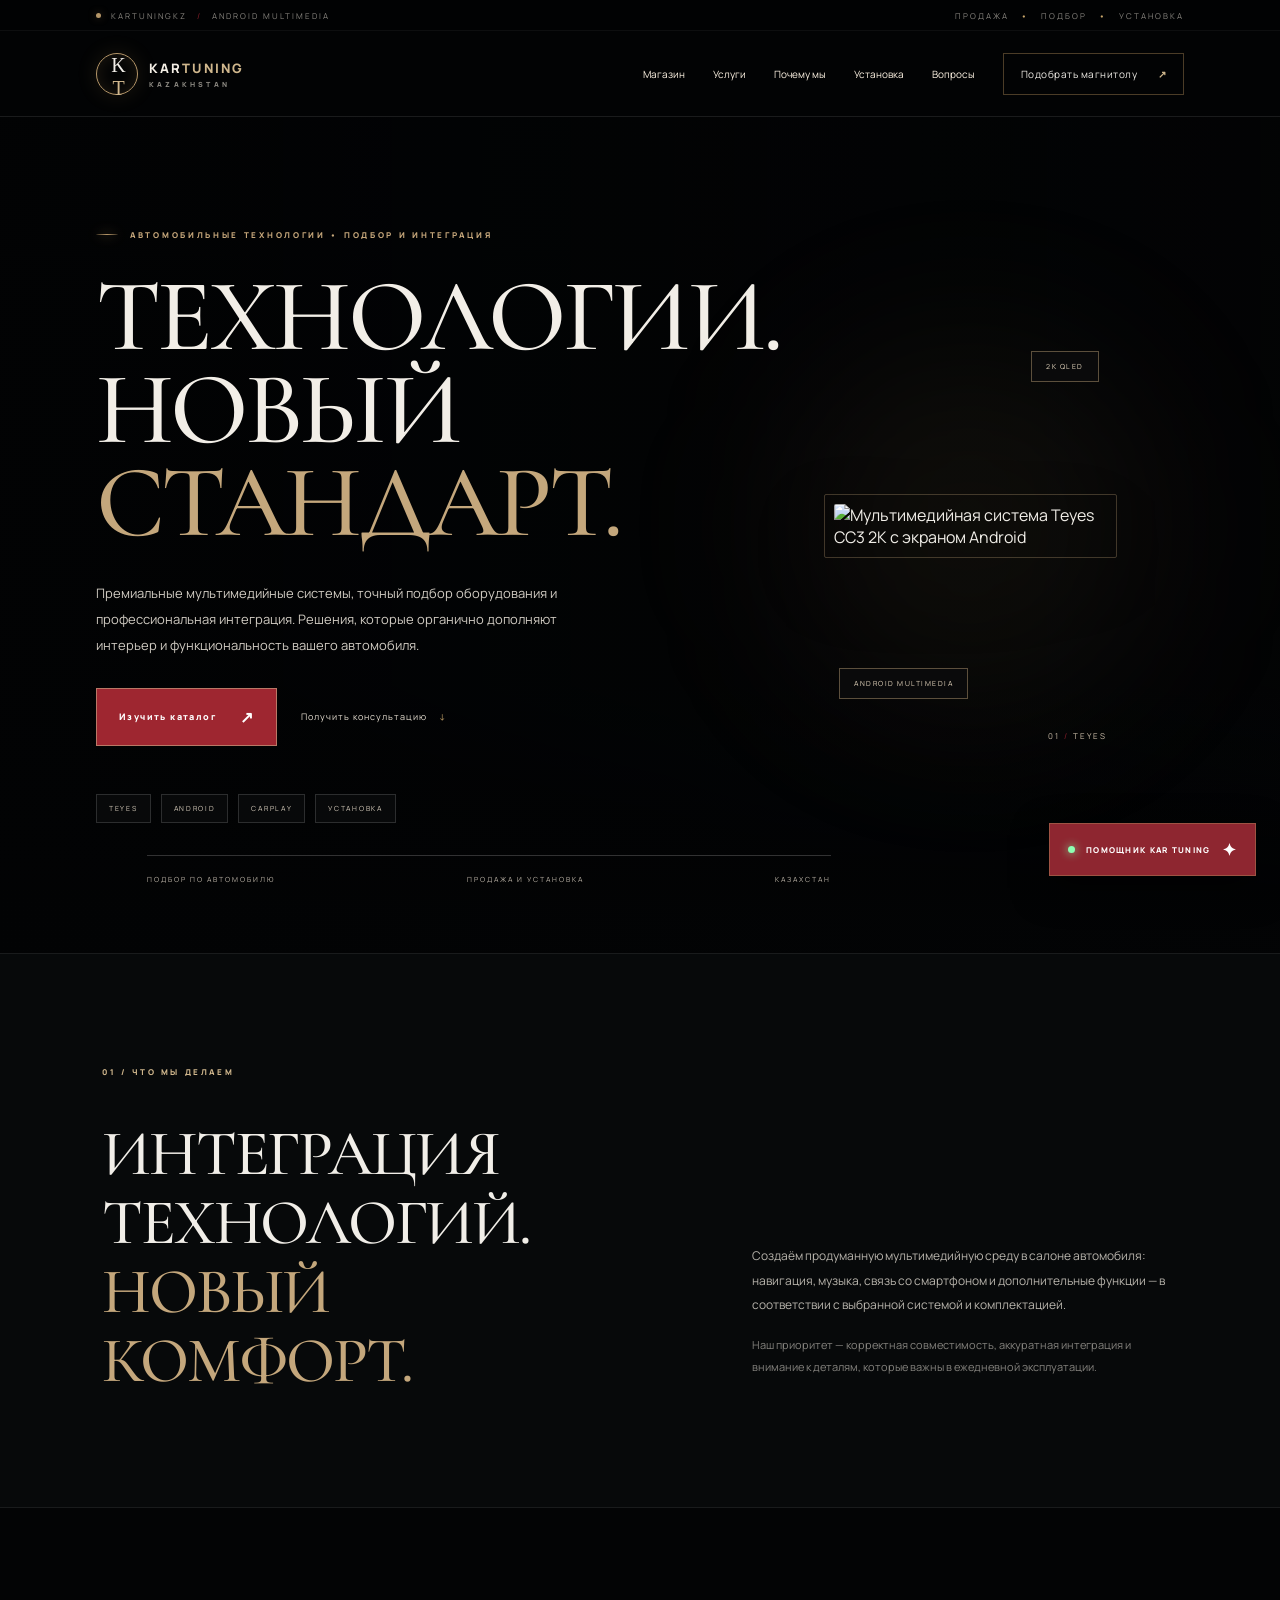
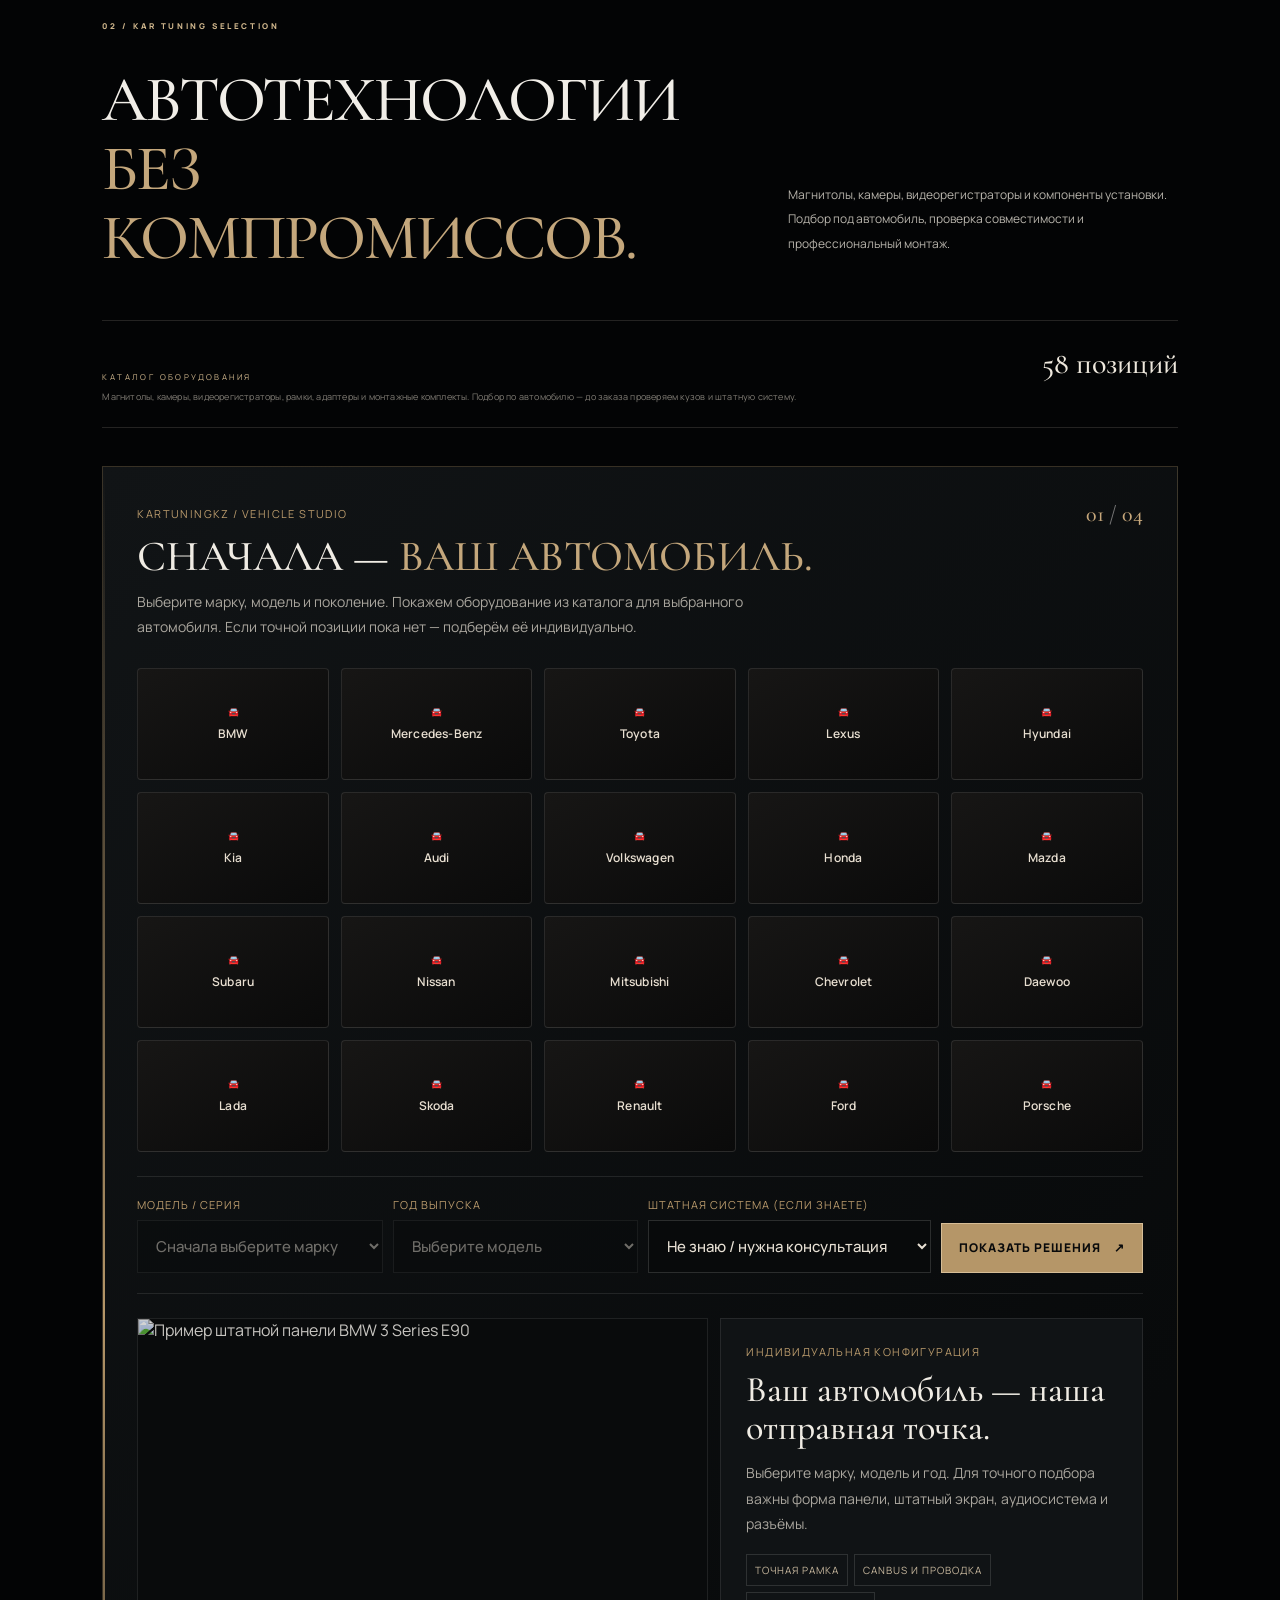
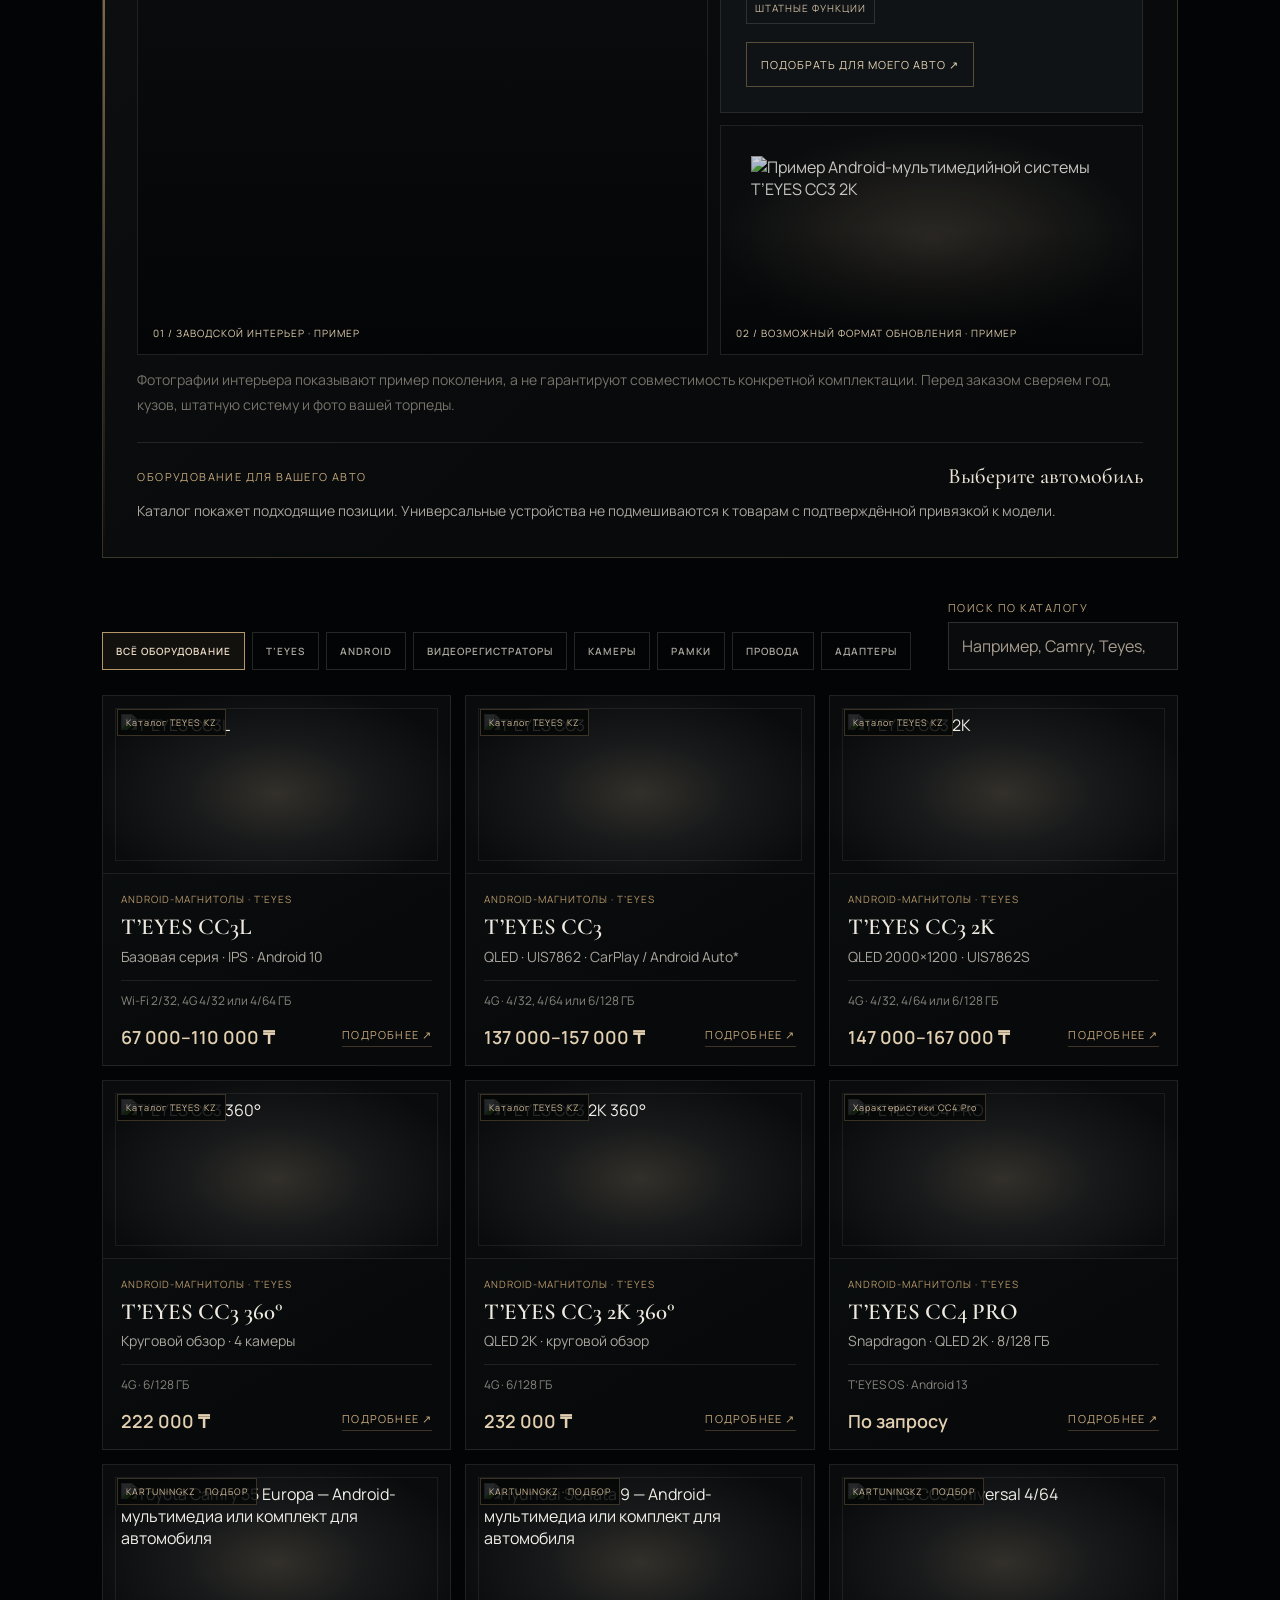
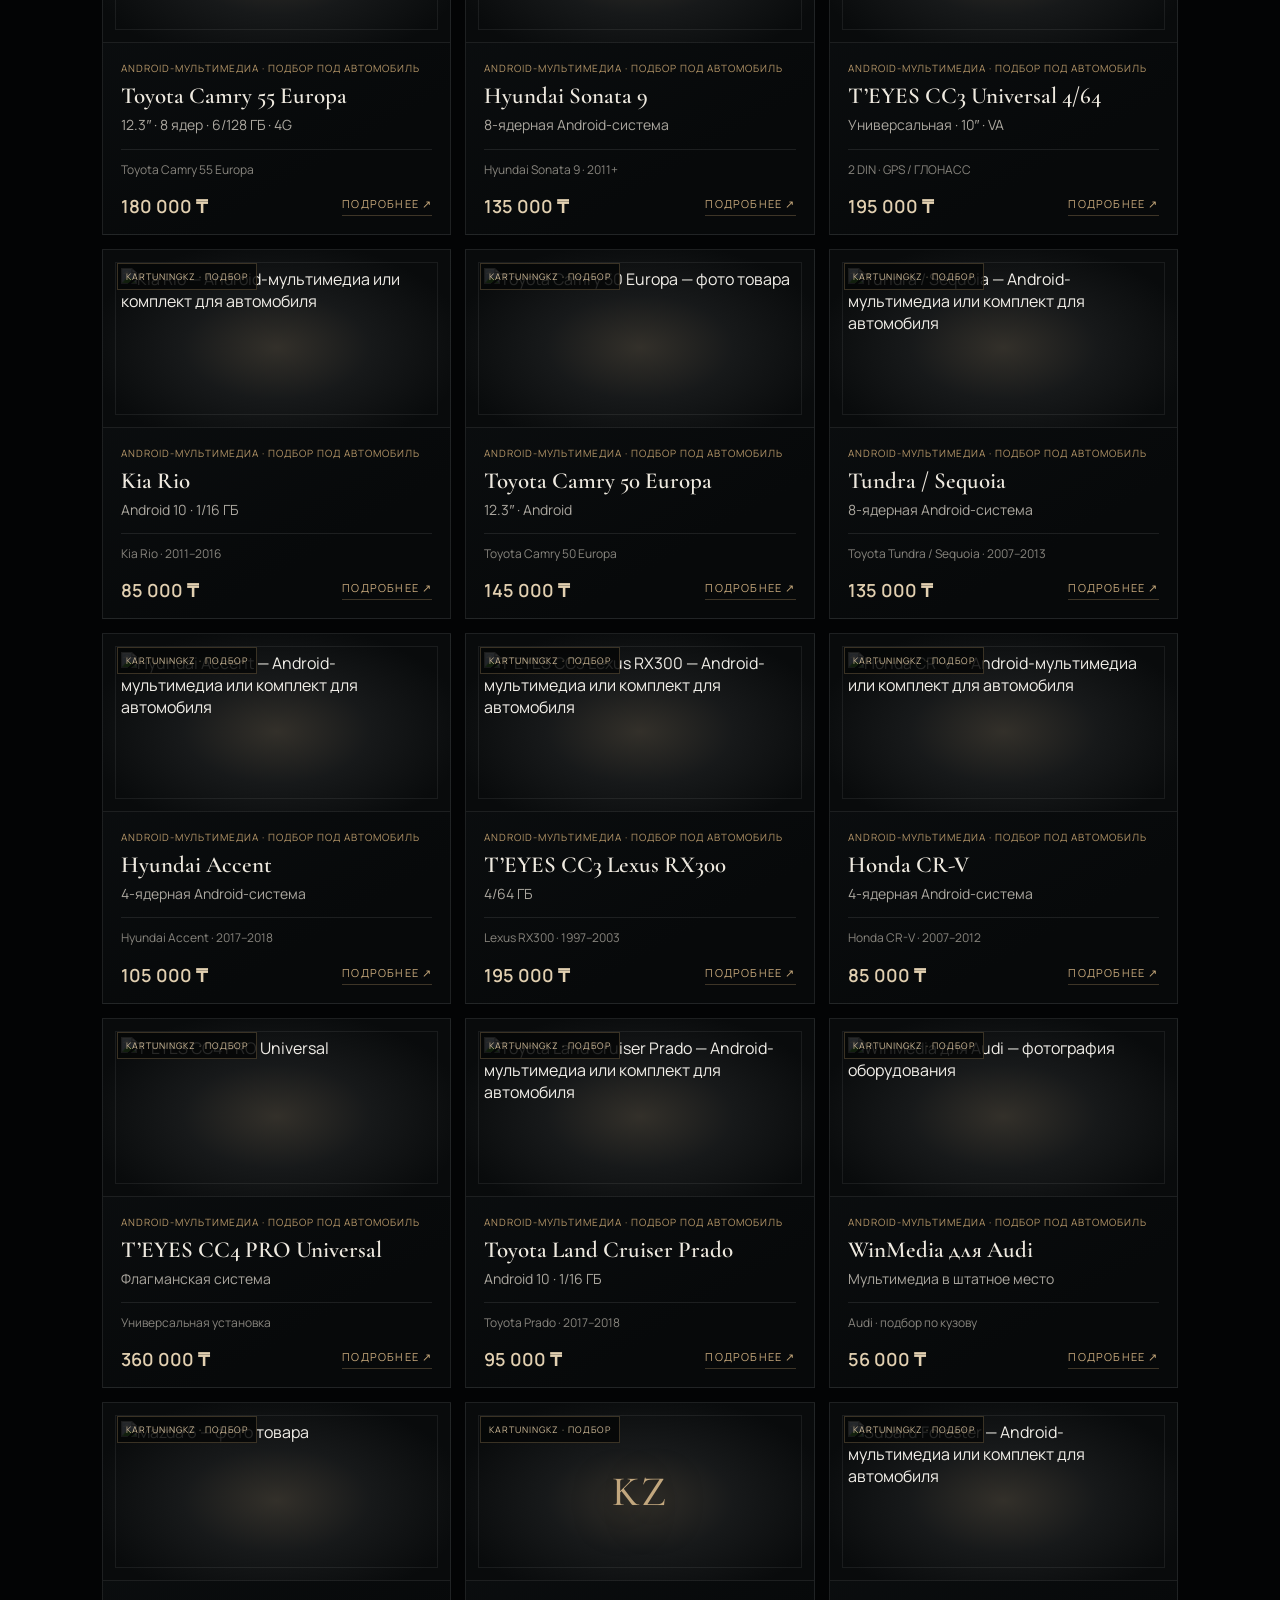
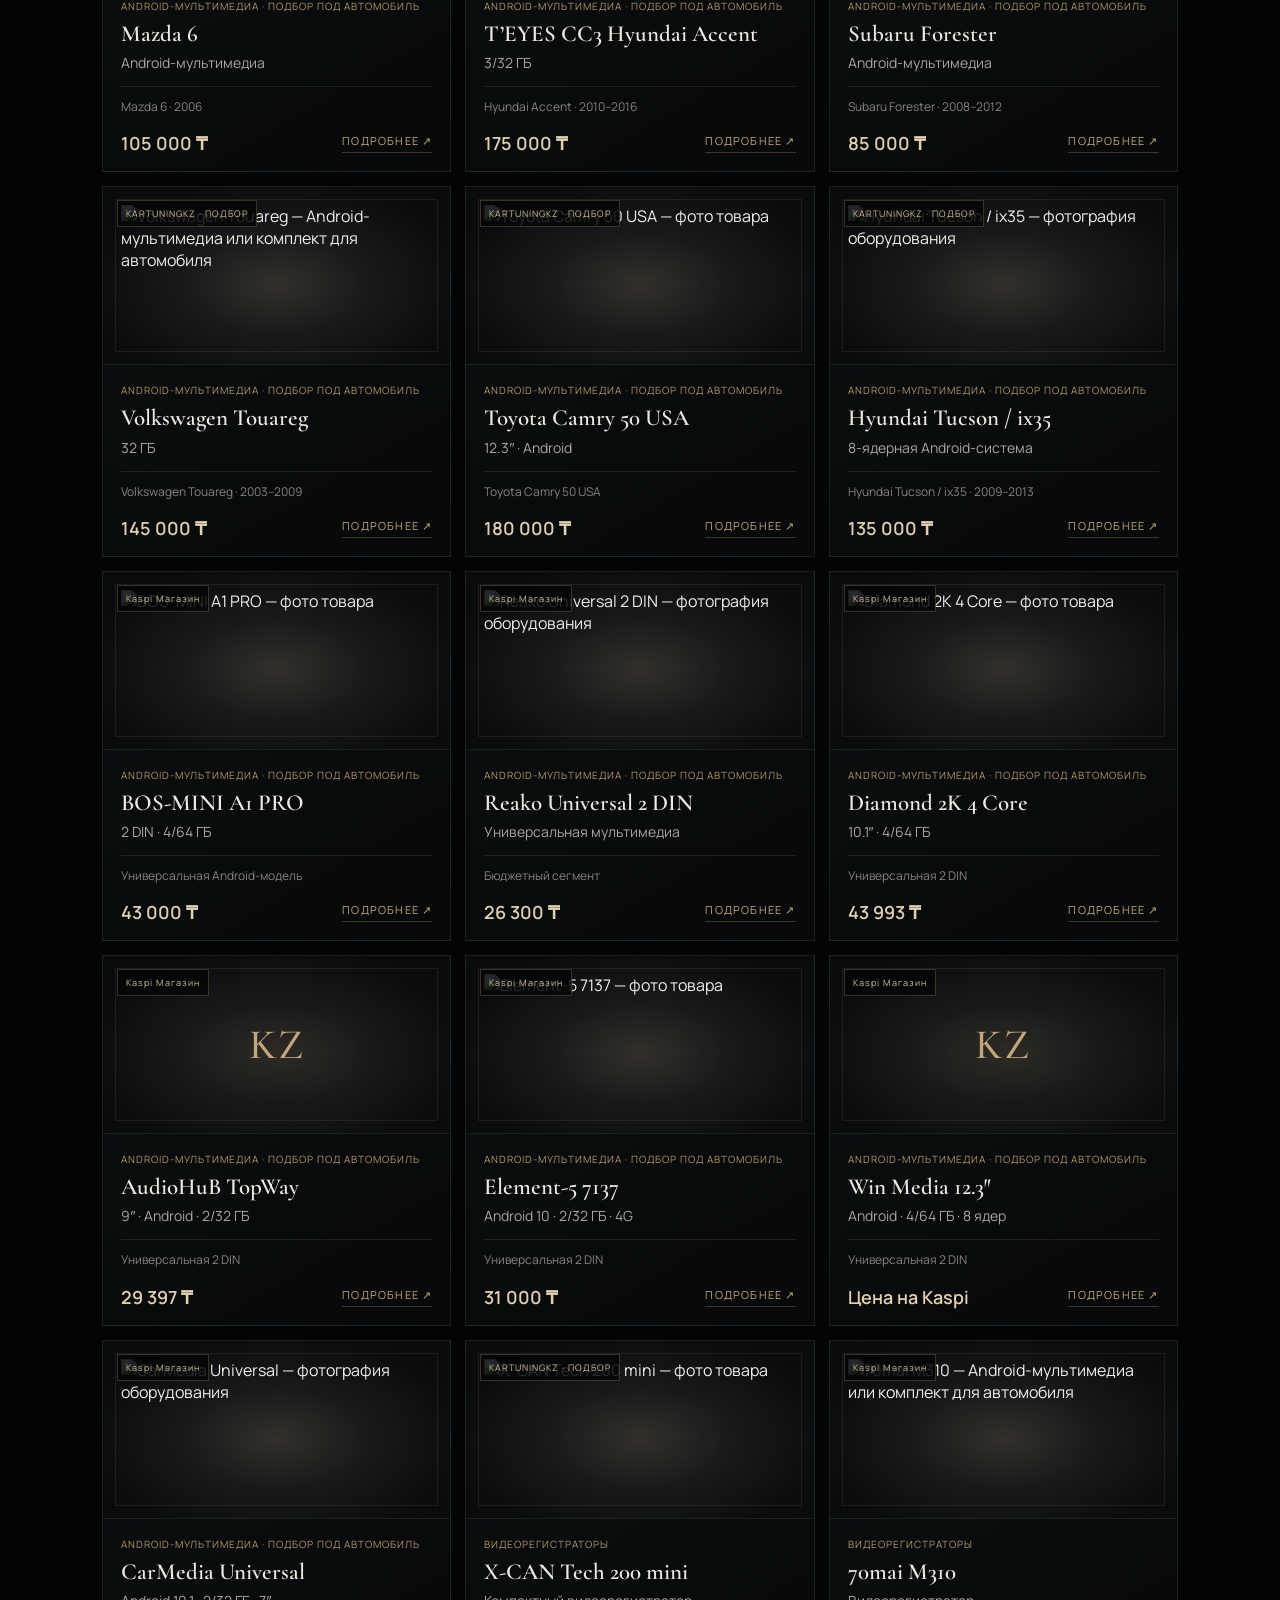
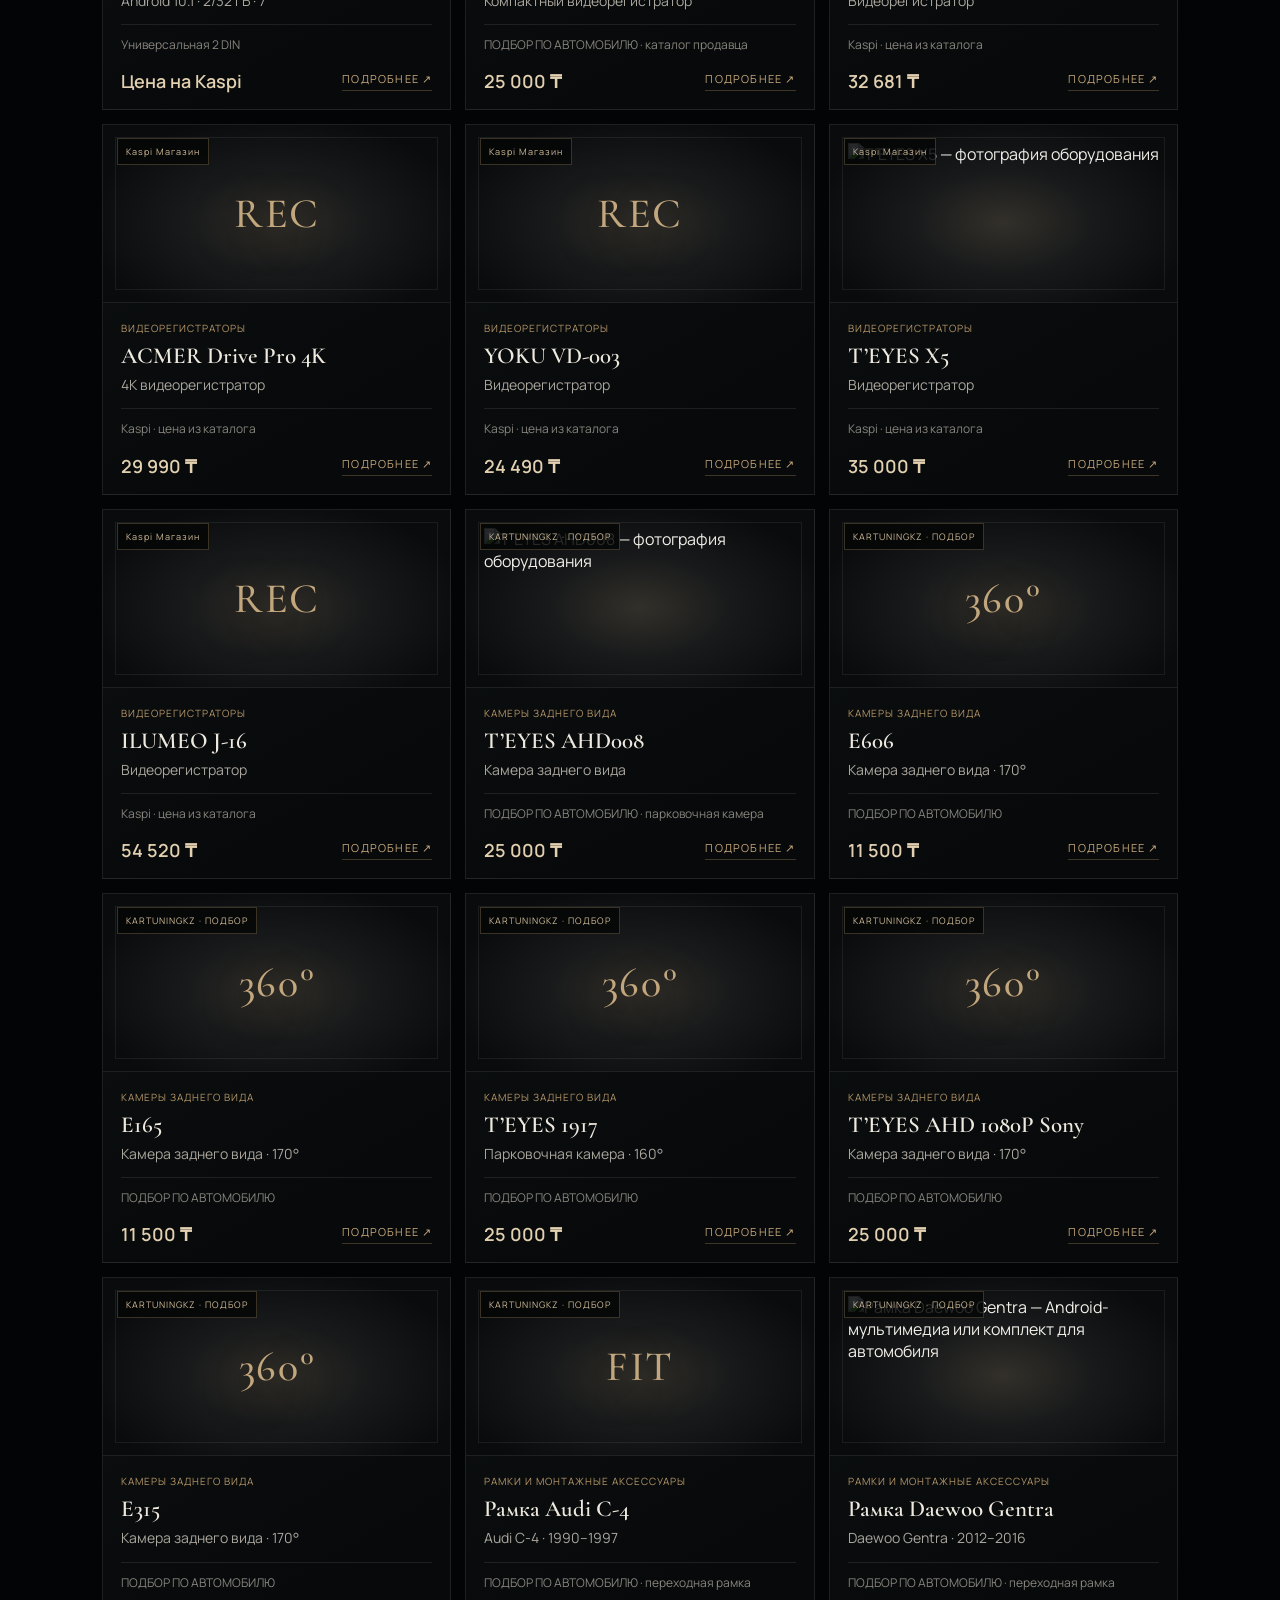
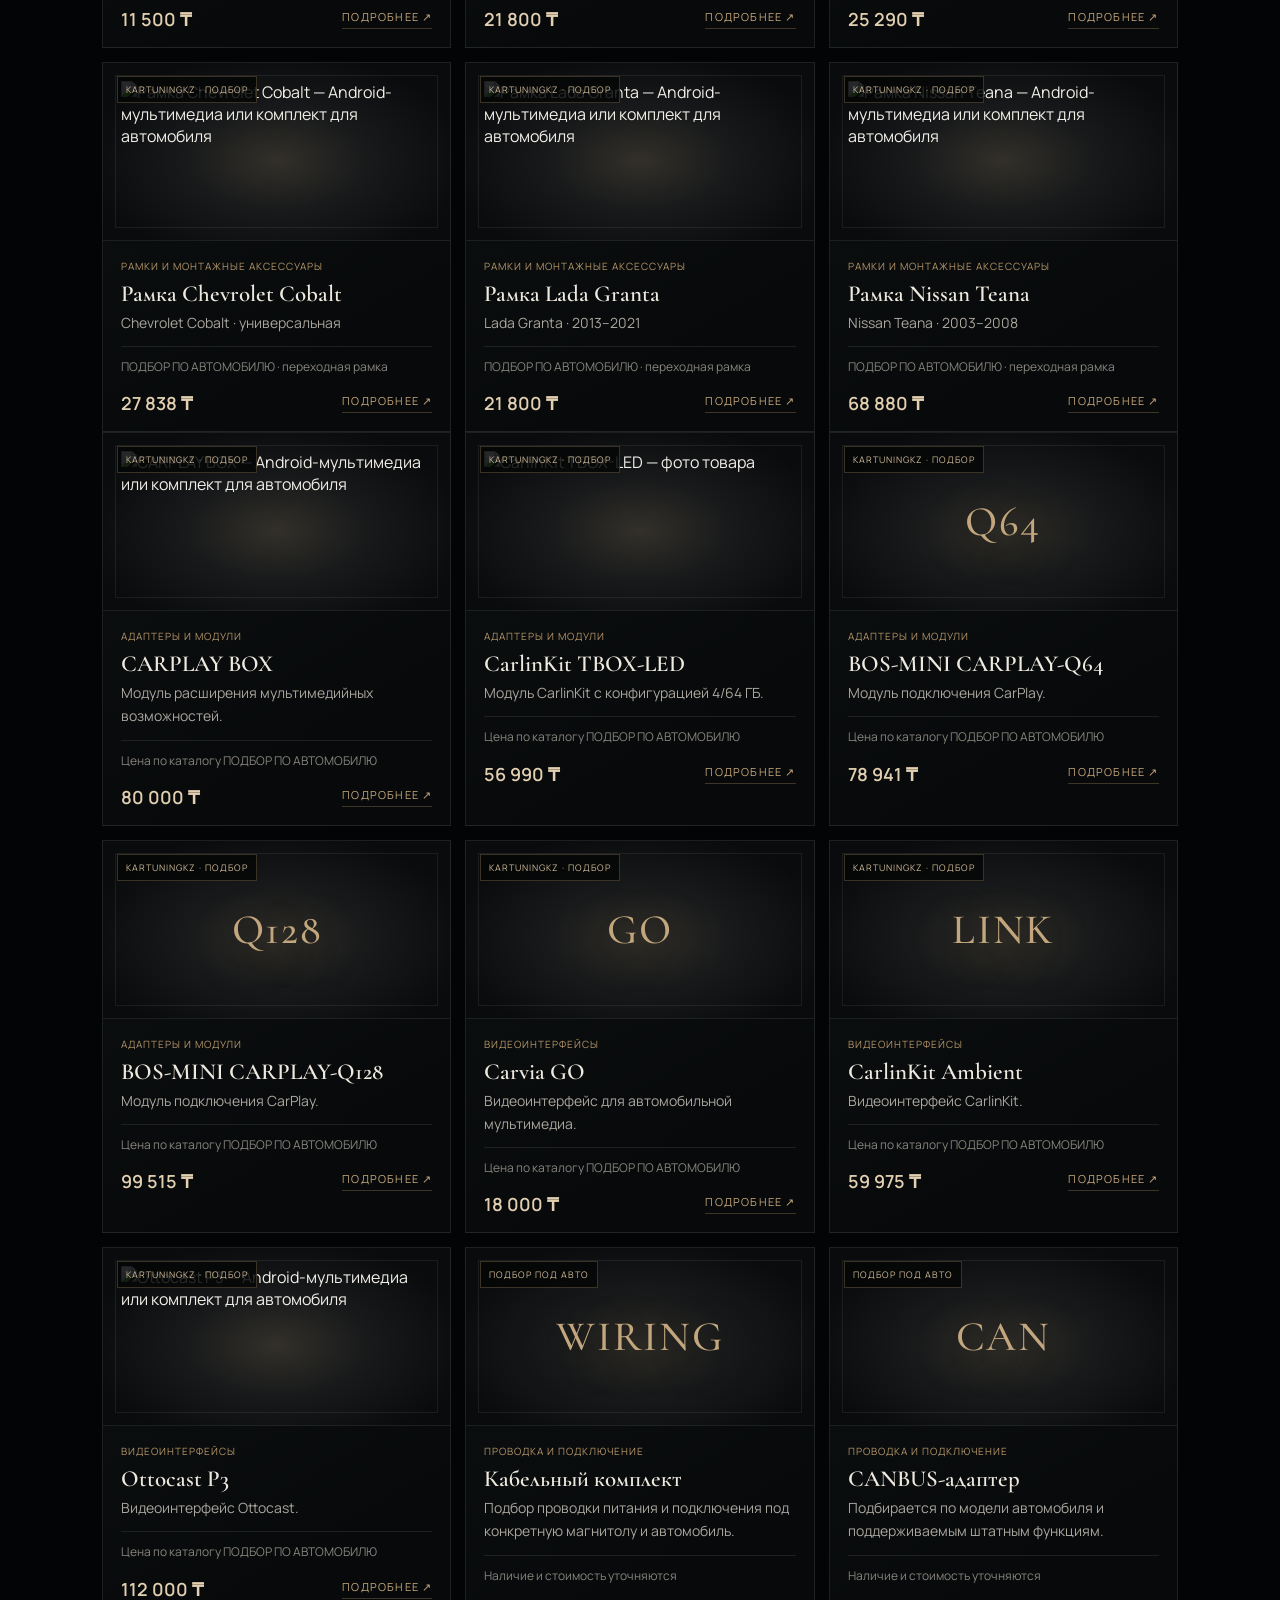
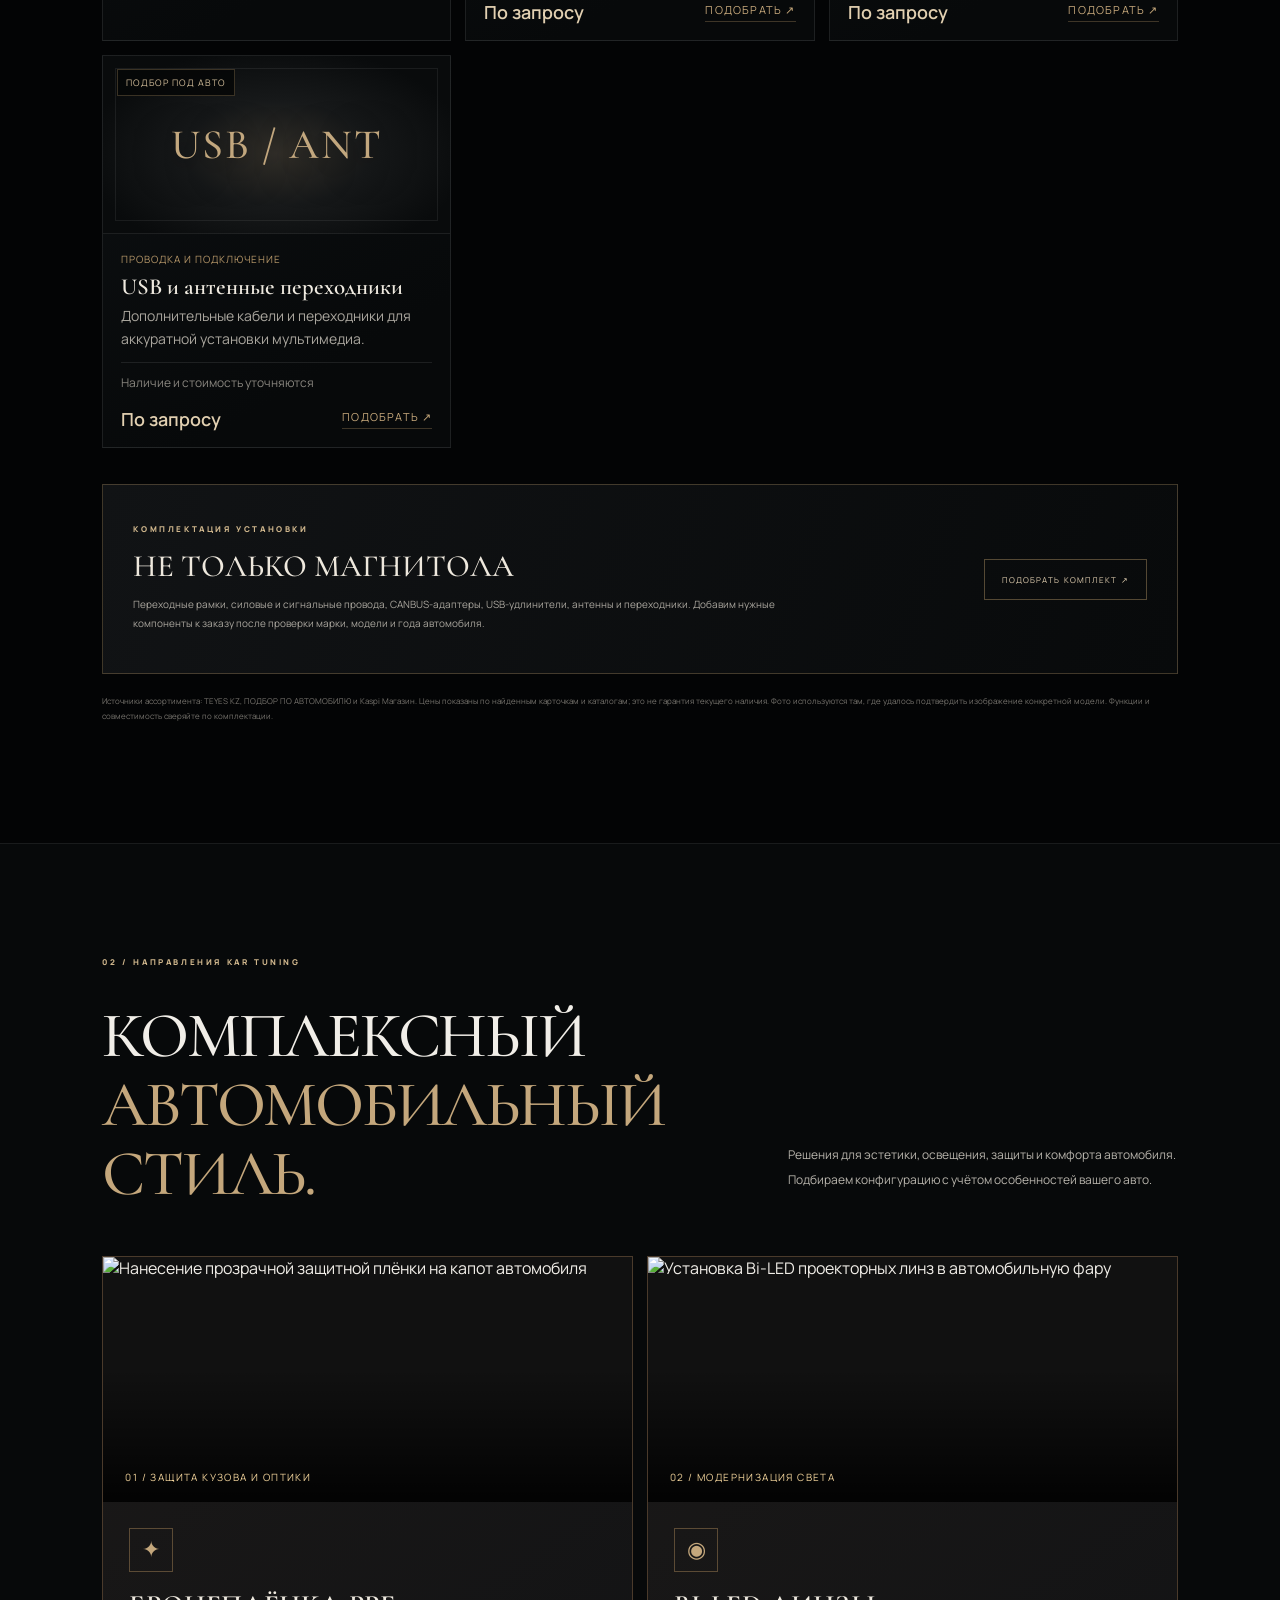
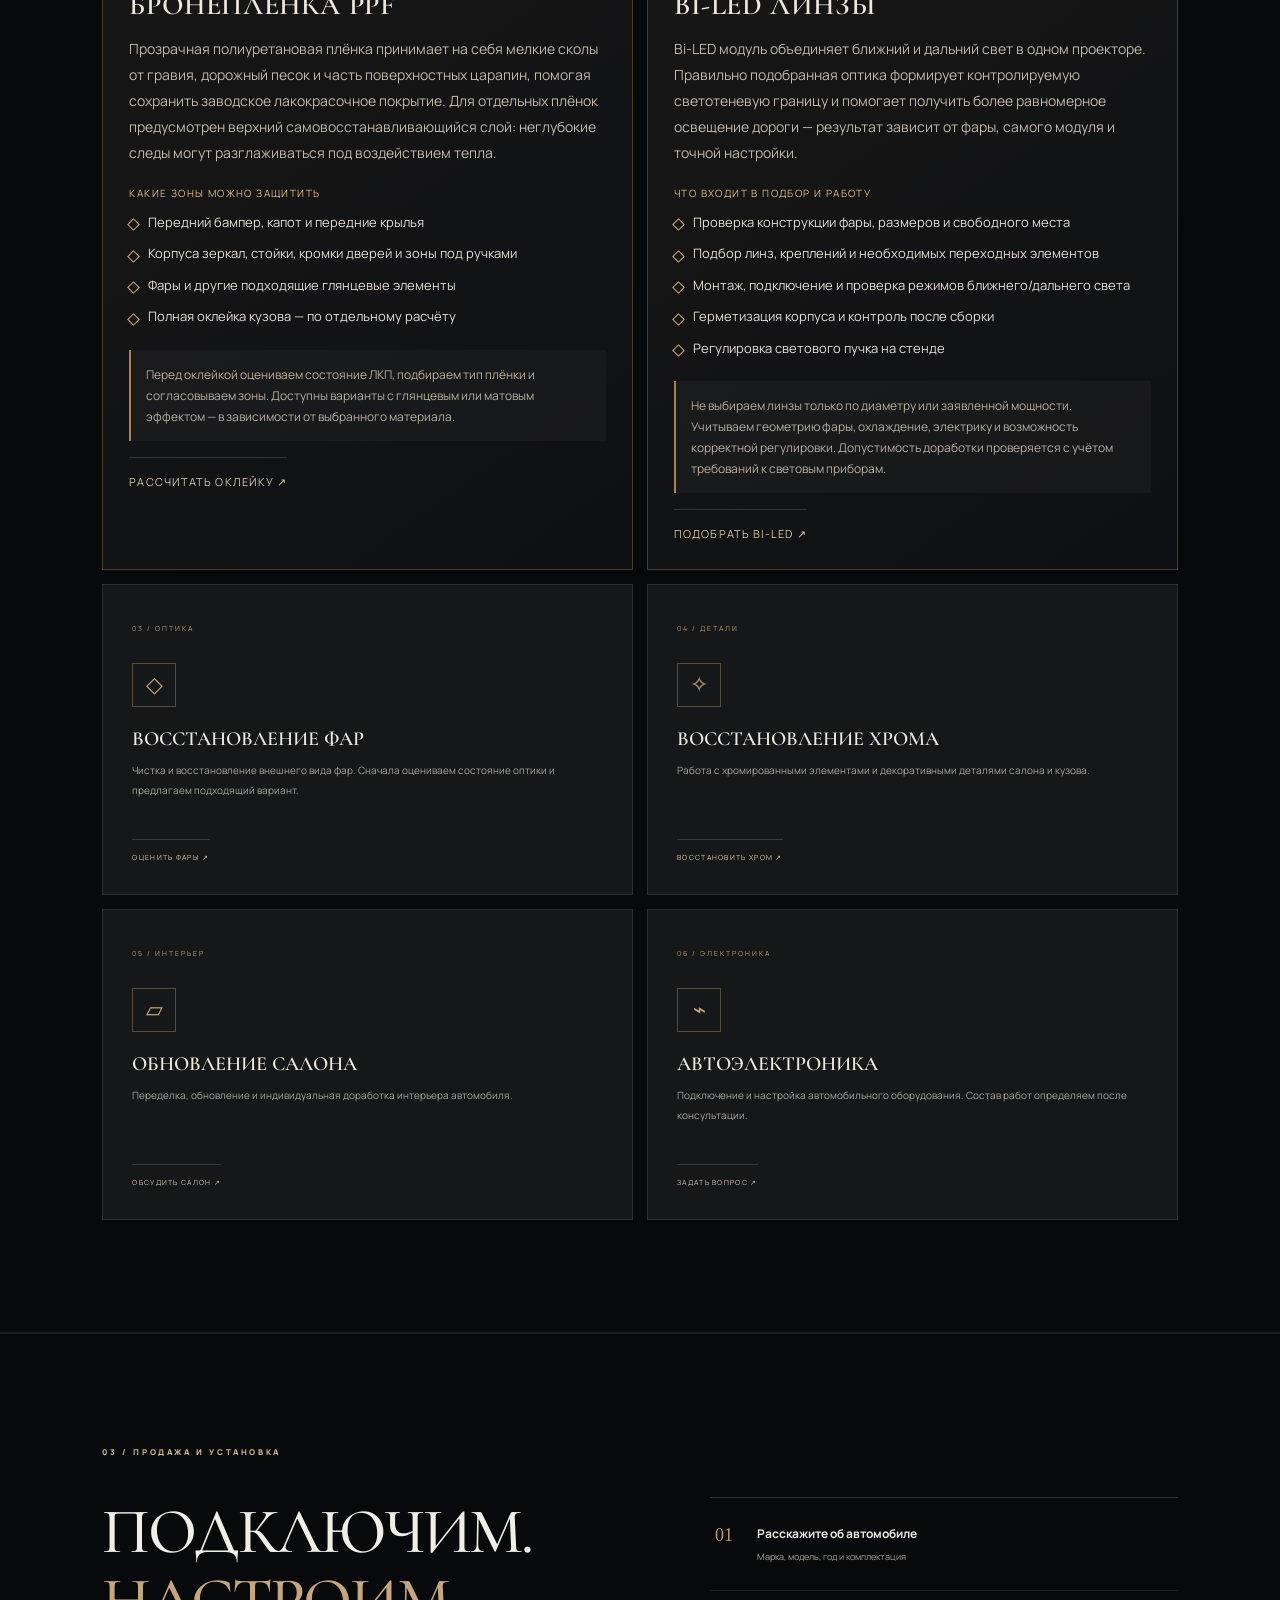
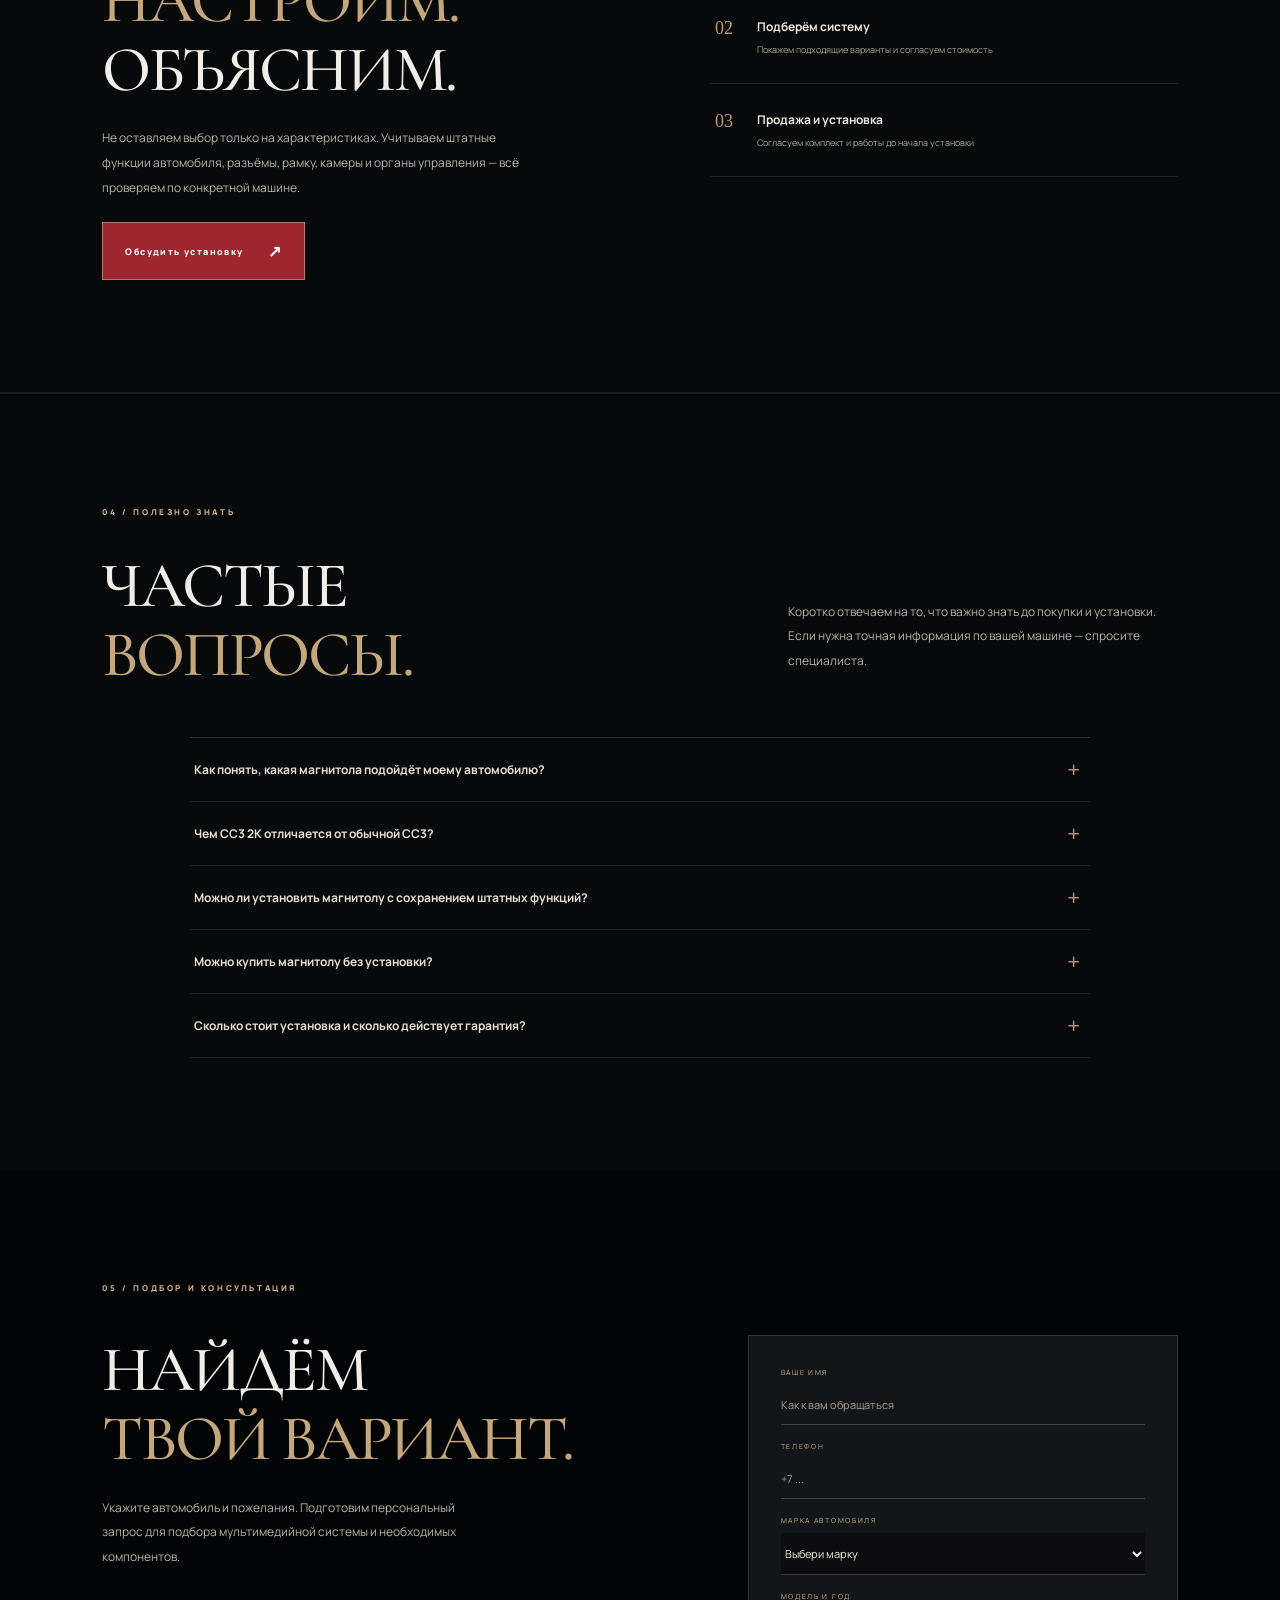
==== index.html @ d5a2a29a "Add verified model-specific photos for multimedia and cameras" ====
<!doctype html>
<html lang="ru">
<head>
<meta charset="utf-8"><meta name="viewport" content="width=device-width,initial-scale=1">
<meta name="theme-color" content="#030405">
<meta name="description" content="KarTuningKZ: подбор, продажа и установка Android-магнитол T’EYES CC3, CC3 2K и доступных мультимедиа-систем. Подбор по марке, модели и году автомобиля.">
<meta property="og:type" content="website">
<meta property="og:locale" content="ru_KZ">
<meta property="og:site_name" content="KarTuningKZ">
<meta property="og:title" content="KarTuningKZ — Android-магнитолы и профессиональная установка">
<meta property="og:description" content="Подберём Android-мультимедиа под ваш автомобиль. T’EYES CC3, CC3 2K, доступные решения и установка.">
<meta name="twitter:card" content="summary_large_image">
<meta name="twitter:title" content="KarTuningKZ — Android-мультимедиа для автомобиля">
<meta name="twitter:description" content="Подбор, продажа и установка Android-магнитол под марку, модель и год автомобиля.">
<title>Android-магнитолы T’EYES и установка | KarTuningKZ</title>
<link rel="preconnect" href="https://fonts.googleapis.com"><link rel="preconnect" href="https://fonts.gstatic.com" crossorigin>
<link href="https://fonts.googleapis.com/css2?family=Cormorant+Garamond:wght@400;500;600;700&family=Manrope:wght@400;500;600;700;800&display=swap" rel="stylesheet">
<link rel="stylesheet" href="styles.css">
</head>
<body>
<div class="topbar"><span class="live-dot"></span> KARTUNINGKZ <i>/</i> ANDROID MULTIMEDIA <span class="topbar-right">ПРОДАЖА <b>•</b> ПОДБОР <b>•</b> УСТАНОВКА</span></div>
<header class="header"><a class="logo" href="#home"><span class="logo-icon">K<span>T</span></span><span>KAR<span>TUNING</span><small>KAZAKHSTAN</small></span></a>
<button class="menu-btn" aria-label="Открыть меню" aria-expanded="false"><span></span><span></span><span></span></button>
<nav class="nav"><a href="#catalog">Магазин</a><a href="#services">Услуги</a><a href="#benefits">Почему мы</a><a href="#install">Установка</a><a href="#faq">Вопросы</a><a class="nav-cta" href="#contact">Подобрать магнитолу <b>↗</b></a></nav></header>
<main id="home">
<section class="hero"><div class="hero-bg"></div><div class="hero-copy"><div class="eyebrow"><span></span> АВТОМОБИЛЬНЫЕ ТЕХНОЛОГИИ • ПОДБОР И ИНТЕГРАЦИЯ</div>
<h1>ТЕХНОЛОГИИ.<br>НОВЫЙ <em>СТАНДАРТ.</em></h1>
<p>Премиальные мультимедийные системы, точный подбор оборудования и профессиональная интеграция. Решения, которые органично дополняют интерьер и функциональность вашего автомобиля.</p>
<div class="hero-actions"><a class="btn btn-red" href="#catalog">Изучить каталог <b>↗</b></a><a class="btn-ghost" href="#contact">Получить консультацию <span>↓</span></a></div>
<div class="hero-tags"><span>TEYES</span><span>ANDROID</span><span>CARPLAY</span><span>УСТАНОВКА</span></div></div>
<div class="hero-visual"><div class="visual-glow"></div><div class="visual-frame"><img src="https://teyes.org.kz/images/cc32k_min.png" alt="Мультимедийная система Teyes CC3 2K с экраном Android"></div><div class="visual-chip chip-one">2K QLED</div><div class="visual-chip chip-two">ANDROID MULTIMEDIA</div><div class="visual-index">01 <i>/</i> TEYES</div></div>
<div class="hero-foot"><span>ПОДБОР ПО АВТОМОБИЛЮ</span><span>ПРОДАЖА И УСТАНОВКА</span><span>КАЗАХСТАН</span></div></section>
<section class="intro section" id="benefits"><div class="section-label">01 / ЧТО МЫ ДЕЛАЕМ</div><div class="intro-grid"><h2>ИНТЕГРАЦИЯ<br>ТЕХНОЛОГИЙ.<br><em>НОВЫЙ КОМФОРТ.</em></h2><div><p>Создаём продуманную мультимедийную среду в салоне автомобиля: навигация, музыка, связь со смартфоном и дополнительные функции — в соответствии с выбранной системой и комплектацией.</p><p class="muted">Наш приоритет — корректная совместимость, аккуратная интеграция и внимание к деталям, которые важны в ежедневной эксплуатации.</p></div></div></section>
<section class="catalog section" id="catalog">
<div class="section-label">02 / KAR TUNING SELECTION</div>
<div class="section-head"><h2>АВТОТЕХНОЛОГИИ<br><em>БЕЗ КОМПРОМИССОВ.</em></h2><p>Магнитолы, камеры, видеорегистраторы и компоненты установки. Подбор под автомобиль, проверка совместимости и профессиональный монтаж.</p></div>
<div class="store-intro"><span>КАТАЛОГ ОБОРУДОВАНИЯ</span><strong>58 позиций</strong><small>Магнитолы, камеры, видеорегистраторы, рамки, адаптеры и монтажные комплекты. Подбор по автомобилю — до заказа проверяем кузов и штатную систему.</small></div>
<div class="vehicle-finder" id="vehicle-finder">
<div class="finder-heading"><div><span class="finder-kicker">KARTUNINGKZ / VEHICLE STUDIO</span><h3>СНАЧАЛА — <em>ВАШ АВТОМОБИЛЬ.</em></h3><p>Выберите марку, модель и поколение. Покажем оборудование из каталога для выбранного автомобиля. Если точной позиции пока нет — подберём её индивидуально.</p></div><div class="finder-index">01 <i>/</i> 04</div></div>
<div class="make-grid" role="group" aria-label="Выберите марку автомобиля"><button type="button" class="make-tile" data-make="BMW" aria-label="BMW" title="BMW"><img class="make-logo" src="https://cdn.simpleicons.org/bmw/e7d5b8" alt="" loading="lazy"><span class="make-name">BMW</span></button><button type="button" class="make-tile" data-make="Mercedes-Benz" aria-label="Mercedes-Benz" title="Mercedes-Benz"><img class="make-logo" src="https://cdn.simpleicons.org/mercedesbenz/e7d5b8" alt="" loading="lazy"><span class="make-name">Mercedes-Benz</span></button><button type="button" class="make-tile" data-make="Toyota" aria-label="Toyota" title="Toyota"><img class="make-logo" src="https://cdn.simpleicons.org/toyota/e7d5b8" alt="" loading="lazy"><span class="make-name">Toyota</span></button><button type="button" class="make-tile" data-make="Lexus" aria-label="Lexus" title="Lexus"><img class="make-logo" src="https://cdn.simpleicons.org/lexus/e7d5b8" alt="" loading="lazy"><span class="make-name">Lexus</span></button><button type="button" class="make-tile" data-make="Hyundai" aria-label="Hyundai" title="Hyundai"><img class="make-logo" src="https://cdn.simpleicons.org/hyundai/e7d5b8" alt="" loading="lazy"><span class="make-name">Hyundai</span></button><button type="button" class="make-tile" data-make="Kia" aria-label="Kia" title="Kia"><img class="make-logo" src="https://cdn.simpleicons.org/kia/e7d5b8" alt="" loading="lazy"><span class="make-name">Kia</span></button><button type="button" class="make-tile" data-make="Audi" aria-label="Audi" title="Audi"><img class="make-logo" src="https://cdn.simpleicons.org/audi/e7d5b8" alt="" loading="lazy"><span class="make-name">Audi</span></button><button type="button" class="make-tile" data-make="Volkswagen" aria-label="Volkswagen" title="Volkswagen"><img class="make-logo" src="https://cdn.simpleicons.org/volkswagen/e7d5b8" alt="" loading="lazy"><span class="make-name">Volkswagen</span></button><button type="button" class="make-tile" data-make="Honda" aria-label="Honda" title="Honda"><img class="make-logo" src="https://cdn.simpleicons.org/honda/e7d5b8" alt="" loading="lazy"><span class="make-name">Honda</span></button><button type="button" class="make-tile" data-make="Mazda" aria-label="Mazda" title="Mazda"><img class="make-logo" src="https://cdn.simpleicons.org/mazda/e7d5b8" alt="" loading="lazy"><span class="make-name">Mazda</span></button><button type="button" class="make-tile" data-make="Subaru" aria-label="Subaru" title="Subaru"><img class="make-logo" src="https://cdn.simpleicons.org/subaru/e7d5b8" alt="" loading="lazy"><span class="make-name">Subaru</span></button><button type="button" class="make-tile" data-make="Nissan" aria-label="Nissan" title="Nissan"><img class="make-logo" src="https://cdn.simpleicons.org/nissan/e7d5b8" alt="" loading="lazy"><span class="make-name">Nissan</span></button><button type="button" class="make-tile" data-make="Mitsubishi" aria-label="Mitsubishi" title="Mitsubishi"><img class="make-logo" src="https://cdn.simpleicons.org/mitsubishi/e7d5b8" alt="" loading="lazy"><span class="make-name">Mitsubishi</span></button><button type="button" class="make-tile" data-make="Chevrolet" aria-label="Chevrolet" title="Chevrolet"><img class="make-logo" src="https://cdn.simpleicons.org/chevrolet/e7d5b8" alt="" loading="lazy"><span class="make-name">Chevrolet</span></button><button type="button" class="make-tile" data-make="Daewoo" aria-label="Daewoo" title="Daewoo"><img class="make-logo" src="https://cdn.simpleicons.org/daewoo/e7d5b8" alt="" loading="lazy"><span class="make-name">Daewoo</span></button><button type="button" class="make-tile" data-make="Lada" aria-label="Lada" title="Lada"><img class="make-logo" src="https://cdn.simpleicons.org/lada/e7d5b8" alt="" loading="lazy"><span class="make-name">Lada</span></button><button type="button" class="make-tile" data-make="Skoda" aria-label="Skoda" title="Skoda"><img class="make-logo" src="https://cdn.simpleicons.org/skoda/e7d5b8" alt="" loading="lazy"><span class="make-name">Skoda</span></button><button type="button" class="make-tile" data-make="Renault" aria-label="Renault" title="Renault"><img class="make-logo" src="https://cdn.simpleicons.org/renault/e7d5b8" alt="" loading="lazy"><span class="make-name">Renault</span></button><button type="button" class="make-tile" data-make="Ford" aria-label="Ford" title="Ford"><img class="make-logo" src="https://cdn.simpleicons.org/ford/e7d5b8" alt="" loading="lazy"><span class="make-name">Ford</span></button><button type="button" class="make-tile" data-make="Porsche" aria-label="Porsche" title="Porsche"><img class="make-logo" src="https://cdn.simpleicons.org/porsche/e7d5b8" alt="" loading="lazy"><span class="make-name">Porsche</span></button></div>
<div class="finder-controls">
<label>МОДЕЛЬ / СЕРИЯ<select id="vehicle-model" disabled><option value="">Сначала выберите марку</option></select></label>
<label>ГОД ВЫПУСКА<select id="vehicle-year" disabled><option value="">Выберите модель</option></select></label>
<label>ШТАТНАЯ СИСТЕМА (ЕСЛИ ЗНАЕТЕ)<select id="vehicle-system"><option value="">Не знаю / нужна консультация</option><option>BMW CCC</option><option>BMW CIC</option><option>BMW NBT / EVO</option><option>Mercedes NTG 4.0 / 4.5</option><option>Mercedes NTG 5 / 5.1</option><option>Toyota штатная мультимедиа</option><option>Hyundai / Kia штатная система</option><option>Другая / не знаю</option></select></label>
<button type="button" class="finder-submit" id="vehicle-show">ПОКАЗАТЬ РЕШЕНИЯ <span>↗</span></button></div>
<div class="vehicle-showcase" id="vehicle-showcase">
<div class="showcase-photo"><img id="vehicle-dashboard" src="https://i.auto-bild.de/ir_img/1/2/5/3/6/0/8/BMW-3er-E90-1200x800-d3015eecd9a2b2c9.jpg" alt="Пример штатной панели BMW 3 Series E90"><span>01 / ЗАВОДСКОЙ ИНТЕРЬЕР · ПРИМЕР</span></div>
<div class="showcase-copy"><span class="finder-kicker">ИНДИВИДУАЛЬНАЯ КОНФИГУРАЦИЯ</span><h4 id="showcase-title">Ваш автомобиль — наша отправная точка.</h4><p id="showcase-description">Выберите марку, модель и год. Для точного подбора важны форма панели, штатный экран, аудиосистема и разъёмы.</p><div class="showcase-facts"><span>ТОЧНАЯ РАМКА</span><span>CANBUS И ПРОВОДКА</span><span>ШТАТНЫЕ ФУНКЦИИ</span></div><a href="#contact" id="vehicle-contact" class="showcase-cta">ПОДОБРАТЬ ДЛЯ МОЕГО АВТО ↗</a></div>
<div class="showcase-upgrade"><img id="vehicle-upgrade" src="https://teyes.org.kz/images/cc32k.png" alt="Пример Android-мультимедийной системы T’EYES CC3 2K"><span>02 / ВОЗМОЖНЫЙ ФОРМАТ ОБНОВЛЕНИЯ · ПРИМЕР</span></div></div>
<p class="finder-disclaimer">Фотографии интерьера показывают пример поколения, а не гарантируют совместимость конкретной комплектации. Перед заказом сверяем год, кузов, штатную систему и фото вашей торпеды.</p>
<div class="finder-results" id="finder-results"><div class="finder-results-title"><span>ОБОРУДОВАНИЕ ДЛЯ ВАШЕГО АВТО</span><b id="finder-count">Выберите автомобиль</b></div><p id="finder-message">Каталог покажет подходящие позиции. Универсальные устройства не подмешиваются к товарам с подтверждённой привязкой к модели.</p></div></div>
<div class="store-toolbar">
 <div class="store-filters" role="group" aria-label="Категории каталога">
 <button class="store-filter active" data-store-filter="all" aria-pressed="true">ВСЁ ОБОРУДОВАНИЕ</button>
 <button class="store-filter" data-store-filter="teyes" aria-pressed="false">T’EYES</button>
 <button class="store-filter" data-store-filter="android" aria-pressed="false">ANDROID</button>
 <button class="store-filter" data-store-filter="dvr" aria-pressed="false">ВИДЕОРЕГИСТРАТОРЫ</button>
 <button class="store-filter" data-store-filter="camera" aria-pressed="false">КАМЕРЫ</button>
 <button class="store-filter" data-store-filter="frame" aria-pressed="false">РАМКИ</button><button class="store-filter" data-store-filter="wire" aria-pressed="false">ПРОВОДА</button><button class="store-filter" data-store-filter="accessory" aria-pressed="false">АДАПТЕРЫ</button>
 </div>
 <label class="store-search">ПОИСК ПО КАТАЛОГУ<input id="store-search" type="search" placeholder="Например, Camry, Teyes, камера…"></label>
</div>
<div class="store-grid"><article class="store-card" data-category="teyes" data-search="t’eyes cc3l базовая серия · ips · android 10 wi-fi 2/32, 4g 4/32 или 4/64 гб" data-makes="universal" data-models="Универсальное оборудование">
 <a class="store-media" href="https://teyes.org.kz/" aria-label="Открыть T’EYES CC3L">
 <img src="https://teyes.org.kz/images/cc3_min.png" alt="T’EYES CC3L" loading="lazy">
 <span class="store-source">Каталог TEYES KZ</span></a>
 <div class="store-copy"><div class="store-kicker">Android-магнитолы · T’EYES</div><h3>T’EYES CC3L</h3><p>Базовая серия · IPS · Android 10</p><div class="store-fit">Wi-Fi 2/32, 4G 4/32 или 4/64 ГБ</div><div class="store-buy"><strong>67 000–110 000 ₸</strong><a href="https://teyes.org.kz/">ПОДРОБНЕЕ ↗</a></div></div></article>
<article class="store-card" data-category="teyes" data-search="t’eyes cc3 qled · uis7862 · carplay / android auto* 4g · 4/32, 4/64 или 6/128 гб" data-makes="universal" data-models="Универсальное оборудование">
 <a class="store-media" href="https://teyes.org.kz/" aria-label="Открыть T’EYES CC3">
 <img src="https://teyes.org.kz/images/cc3.png" alt="T’EYES CC3" loading="lazy">
 <span class="store-source">Каталог TEYES KZ</span></a>
 <div class="store-copy"><div class="store-kicker">Android-магнитолы · T’EYES</div><h3>T’EYES CC3</h3><p>QLED · UIS7862 · CarPlay / Android Auto*</p><div class="store-fit">4G · 4/32, 4/64 или 6/128 ГБ</div><div class="store-buy"><strong>137 000–157 000 ₸</strong><a href="https://teyes.org.kz/">ПОДРОБНЕЕ ↗</a></div></div></article>
<article class="store-card" data-category="teyes" data-search="t’eyes cc3 2k qled 2000×1200 · uis7862s 4g · 4/32, 4/64 или 6/128 гб" data-makes="universal" data-models="Универсальное оборудование">
 <a class="store-media" href="https://teyes.org.kz/" aria-label="Открыть T’EYES CC3 2K">
 <img src="https://teyes.org.kz/images/cc32k.png" alt="T’EYES CC3 2K" loading="lazy">
 <span class="store-source">Каталог TEYES KZ</span></a>
 <div class="store-copy"><div class="store-kicker">Android-магнитолы · T’EYES</div><h3>T’EYES CC3 2K</h3><p>QLED 2000×1200 · UIS7862S</p><div class="store-fit">4G · 4/32, 4/64 или 6/128 ГБ</div><div class="store-buy"><strong>147 000–167 000 ₸</strong><a href="https://teyes.org.kz/">ПОДРОБНЕЕ ↗</a></div></div></article>
<article class="store-card" data-category="teyes" data-search="t’eyes cc3 360° круговой обзор · 4 камеры 4g · 6/128 гб" data-makes="universal" data-models="Универсальное оборудование">
 <a class="store-media" href="https://teyes.org.kz/" aria-label="Открыть T’EYES CC3 360°">
 <img src="https://teyes.org.kz/images/cc32k360.png" alt="T’EYES CC3 360°" loading="lazy">
 <span class="store-source">Каталог TEYES KZ</span></a>
 <div class="store-copy"><div class="store-kicker">Android-магнитолы · T’EYES</div><h3>T’EYES CC3 360°</h3><p>Круговой обзор · 4 камеры</p><div class="store-fit">4G · 6/128 ГБ</div><div class="store-buy"><strong>222 000 ₸</strong><a href="https://teyes.org.kz/">ПОДРОБНЕЕ ↗</a></div></div></article>
<article class="store-card" data-category="teyes" data-search="t’eyes cc3 2k 360° qled 2k · круговой обзор 4g · 6/128 гб" data-makes="universal" data-models="Универсальное оборудование">
 <a class="store-media" href="https://teyes.org.kz/" aria-label="Открыть T’EYES CC3 2K 360°">
 <img src="https://teyes.org.kz/images/cc32k360.png" alt="T’EYES CC3 2K 360°" loading="lazy">
 <span class="store-source">Каталог TEYES KZ</span></a>
 <div class="store-copy"><div class="store-kicker">Android-магнитолы · T’EYES</div><h3>T’EYES CC3 2K 360°</h3><p>QLED 2K · круговой обзор</p><div class="store-fit">4G · 6/128 ГБ</div><div class="store-buy"><strong>232 000 ₸</strong><a href="https://teyes.org.kz/">ПОДРОБНЕЕ ↗</a></div></div></article>
<article class="store-card" data-category="teyes" data-search="t’eyes cc4 pro snapdragon · qled 2k · 8/128 гб t’eyes os · android 13" data-makes="universal" data-models="Универсальное оборудование">
 <a class="store-media" href="https://teyescc4.kz/" aria-label="Открыть T’EYES CC4 PRO">
 <img src="https://teyes.org.kz/images/cc4_pro.png" alt="T’EYES CC4 PRO" loading="lazy">
 <span class="store-source">Характеристики CC4 Pro</span></a>
 <div class="store-copy"><div class="store-kicker">Android-магнитолы · T’EYES</div><h3>T’EYES CC4 PRO</h3><p>Snapdragon · QLED 2K · 8/128 ГБ</p><div class="store-fit">T’EYES OS · Android 13</div><div class="store-buy"><strong>По запросу</strong><a href="https://teyescc4.kz/">ПОДРОБНЕЕ ↗</a></div></div></article>
<article class="store-card" data-category="android" data-search="toyota camry 55 europa 12.3″ · 8 ядер · 6/128 гб · 4g toyota camry 55 europa" data-makes="Toyota" data-models="Camry 55">
 <a class="store-media" href="#contact" aria-label="Открыть Toyota Camry 55 Europa">
 <img src="https://images.satu.kz/240332925_w640_h640_android-magnitola-toyota.jpg" alt="Toyota Camry 55 Europa — Android-мультимедиа или комплект для автомобиля" loading="lazy">
 <span class="store-source">KARTUNINGKZ · ПОДБОР</span></a>
 <div class="store-copy"><div class="store-kicker">Android-мультимедиа · подбор под автомобиль</div><h3>Toyota Camry 55 Europa</h3><p>12.3″ · 8 ядер · 6/128 ГБ · 4G</p><div class="store-fit">Toyota Camry 55 Europa</div><div class="store-buy"><strong>180 000 ₸</strong><a href="#contact">ПОДРОБНЕЕ ↗</a></div></div></article>
<article class="store-card" data-category="android" data-search="hyundai sonata 9 8-ядерная android-система hyundai sonata 9 · 2011+" data-makes="Hyundai" data-models="Sonata 9">
 <a class="store-media" href="#contact" aria-label="Открыть Hyundai Sonata 9">
 <img src="https://http2.mlstatic.com/D_NQ_NP_702050-MPE69401807001_052023-O.webp" alt="Hyundai Sonata 9 — Android-мультимедиа или комплект для автомобиля" loading="lazy">
 <span class="store-source">KARTUNINGKZ · ПОДБОР</span></a>
 <div class="store-copy"><div class="store-kicker">Android-мультимедиа · подбор под автомобиль</div><h3>Hyundai Sonata 9</h3><p>8-ядерная Android-система</p><div class="store-fit">Hyundai Sonata 9 · 2011+</div><div class="store-buy"><strong>135 000 ₸</strong><a href="#contact">ПОДРОБНЕЕ ↗</a></div></div></article>
<article class="store-card" data-category="android" data-search="t’eyes cc3 universal 4/64 универсальная · 10″ · va 2 din · gps / глонасс" data-makes="universal" data-models="Универсальное оборудование">
 <a class="store-media" href="#contact" aria-label="Открыть T’EYES CC3 Universal 4/64">
 <img src="https://images.satu.kz/240143174_w910_h430_teyes-ss3-universal.jpg" alt="T’EYES CC3 Universal 4/64" loading="lazy">
 <span class="store-source">KARTUNINGKZ · ПОДБОР</span></a>
 <div class="store-copy"><div class="store-kicker">Android-мультимедиа · подбор под автомобиль</div><h3>T’EYES CC3 Universal 4/64</h3><p>Универсальная · 10″ · VA</p><div class="store-fit">2 DIN · GPS / ГЛОНАСС</div><div class="store-buy"><strong>195 000 ₸</strong><a href="#contact">ПОДРОБНЕЕ ↗</a></div></div></article>
<article class="store-card" data-category="android" data-search="kia rio android 10 · 1/16 гб kia rio · 2011–2016" data-makes="Kia" data-models="Rio">
 <a class="store-media" href="#contact" aria-label="Открыть Kia Rio">
 <img src="https://i.ebayimg.com/images/g/tPAAAOSwH8JneKaN/s-l1200.jpg" alt="Kia Rio — Android-мультимедиа или комплект для автомобиля" loading="lazy">
 <span class="store-source">KARTUNINGKZ · ПОДБОР</span></a>
 <div class="store-copy"><div class="store-kicker">Android-мультимедиа · подбор под автомобиль</div><h3>Kia Rio</h3><p>Android 10 · 1/16 ГБ</p><div class="store-fit">Kia Rio · 2011–2016</div><div class="store-buy"><strong>85 000 ₸</strong><a href="#contact">ПОДРОБНЕЕ ↗</a></div></div></article>
<article class="store-card" data-category="android" data-search="toyota camry 50 europa 12.3″ · android toyota camry 50 europa" data-makes="Toyota" data-models="Camry 50">
 <a class="store-media" href="#contact" aria-label="Открыть Toyota Camry 50 Europa">
 <img src="https://www.empirewarehouse.co.uk/cdn/shop/files/Toyota-Camry-XV50-android-screen-upgrade-and-wireless-apple-carplay-autostyle-uk-1_3.png?v=1768912803&width=1946" alt="Toyota Camry 50 Europa — фото товара" loading="lazy">
 <span class="store-source">KARTUNINGKZ · ПОДБОР</span></a>
 <div class="store-copy"><div class="store-kicker">Android-мультимедиа · подбор под автомобиль</div><h3>Toyota Camry 50 Europa</h3><p>12.3″ · Android</p><div class="store-fit">Toyota Camry 50 Europa</div><div class="store-buy"><strong>145 000 ₸</strong><a href="#contact">ПОДРОБНЕЕ ↗</a></div></div></article>
<article class="store-card" data-category="android" data-search="tundra / sequoia 8-ядерная android-система toyota tundra / sequoia · 2007–2013" data-makes="Toyota" data-models="Tundra / Sequoia">
 <a class="store-media" href="#contact" aria-label="Открыть Tundra / Sequoia">
 <img src="https://m.media-amazon.com/images/I/61VGrf9rZeL._AC_SL1500_.jpg" alt="Tundra / Sequoia — Android-мультимедиа или комплект для автомобиля" loading="lazy">
 <span class="store-source">KARTUNINGKZ · ПОДБОР</span></a>
 <div class="store-copy"><div class="store-kicker">Android-мультимедиа · подбор под автомобиль</div><h3>Tundra / Sequoia</h3><p>8-ядерная Android-система</p><div class="store-fit">Toyota Tundra / Sequoia · 2007–2013</div><div class="store-buy"><strong>135 000 ₸</strong><a href="#contact">ПОДРОБНЕЕ ↗</a></div></div></article>
<article class="store-card" data-category="android" data-search="hyundai accent 4-ядерная android-система hyundai accent · 2017–2018" data-makes="Hyundai" data-models="Accent">
 <a class="store-media" href="#contact" aria-label="Открыть Hyundai Accent">
 <img src="https://down-vn.img.susercontent.com/file/4543cbac33138cc953b345bbdbde59a9" alt="Hyundai Accent — Android-мультимедиа или комплект для автомобиля" loading="lazy">
 <span class="store-source">KARTUNINGKZ · ПОДБОР</span></a>
 <div class="store-copy"><div class="store-kicker">Android-мультимедиа · подбор под автомобиль</div><h3>Hyundai Accent</h3><p>4-ядерная Android-система</p><div class="store-fit">Hyundai Accent · 2017–2018</div><div class="store-buy"><strong>105 000 ₸</strong><a href="#contact">ПОДРОБНЕЕ ↗</a></div></div></article>
<article class="store-card" data-category="android" data-search="t’eyes cc3 lexus rx300 4/64 гб lexus rx300 · 1997–2003" data-makes="Lexus" data-models="RX300">
 <a class="store-media" href="#contact" aria-label="Открыть T’EYES CC3 Lexus RX300">
 <img src="https://audiostart.ru/images/product/l/550804c6ee.jpg" alt="T’EYES CC3 Lexus RX300 — Android-мультимедиа или комплект для автомобиля" loading="lazy">
 <span class="store-source">KARTUNINGKZ · ПОДБОР</span></a>
 <div class="store-copy"><div class="store-kicker">Android-мультимедиа · подбор под автомобиль</div><h3>T’EYES CC3 Lexus RX300</h3><p>4/64 ГБ</p><div class="store-fit">Lexus RX300 · 1997–2003</div><div class="store-buy"><strong>195 000 ₸</strong><a href="#contact">ПОДРОБНЕЕ ↗</a></div></div></article>
<article class="store-card" data-category="android" data-search="honda cr-v 4-ядерная android-система honda cr-v · 2007–2012" data-makes="Honda" data-models="CR-V">
 <a class="store-media" href="#contact" aria-label="Открыть Honda CR-V">
 <img src="https://down-id.img.susercontent.com/file/sg-11134201-7rbk0-lkosrfvgita1ce" alt="Honda CR-V — Android-мультимедиа или комплект для автомобиля" loading="lazy">
 <span class="store-source">KARTUNINGKZ · ПОДБОР</span></a>
 <div class="store-copy"><div class="store-kicker">Android-мультимедиа · подбор под автомобиль</div><h3>Honda CR-V</h3><p>4-ядерная Android-система</p><div class="store-fit">Honda CR-V · 2007–2012</div><div class="store-buy"><strong>85 000 ₸</strong><a href="#contact">ПОДРОБНЕЕ ↗</a></div></div></article>
<article class="store-card" data-category="android" data-search="t’eyes cc4 pro universal флагманская система универсальная установка" data-makes="universal" data-models="Универсальное оборудование">
 <a class="store-media" href="#contact" aria-label="Открыть T’EYES CC4 PRO Universal">
 <img src="https://teyes.org.kz/images/cc4_pro.png" alt="T’EYES CC4 PRO Universal" loading="lazy">
 <span class="store-source">KARTUNINGKZ · ПОДБОР</span></a>
 <div class="store-copy"><div class="store-kicker">Android-мультимедиа · подбор под автомобиль</div><h3>T’EYES CC4 PRO Universal</h3><p>Флагманская система</p><div class="store-fit">Универсальная установка</div><div class="store-buy"><strong>360 000 ₸</strong><a href="#contact">ПОДРОБНЕЕ ↗</a></div></div></article>
<article class="store-card" data-category="android" data-search="toyota land cruiser prado android 10 · 1/16 гб toyota prado · 2017–2018" data-makes="Toyota" data-models="Land Cruiser Prado">
 <a class="store-media" href="#contact" aria-label="Открыть Toyota Land Cruiser Prado">
 <img src="https://gomagcdn.ro/domains/autodrop/files/product/original/navigatie-toyota-land-cruiser-prado-j150-2018-android-13-a-octacore-4gb-ram-64gb-rom-10-1-inch-ad-bga10004-ad-bgrkit078-906118.jpg" alt="Toyota Land Cruiser Prado — Android-мультимедиа или комплект для автомобиля" loading="lazy">
 <span class="store-source">KARTUNINGKZ · ПОДБОР</span></a>
 <div class="store-copy"><div class="store-kicker">Android-мультимедиа · подбор под автомобиль</div><h3>Toyota Land Cruiser Prado</h3><p>Android 10 · 1/16 ГБ</p><div class="store-fit">Toyota Prado · 2017–2018</div><div class="store-buy"><strong>95 000 ₸</strong><a href="#contact">ПОДРОБНЕЕ ↗</a></div></div></article>
<article class="store-card" data-category="android" data-search="winmedia для audi мультимедиа в штатное место audi · подбор по кузову" data-makes="Audi" data-models="Audi — уточнить кузов">
 <a class="store-media" href="#contact" aria-label="Открыть WinMedia для Audi">
 <img src="https://ireland.apollo.olxcdn.com/v1/files/w9ycslbtiihc2-PT/image%3Bs%3D4000x3008" alt="WinMedia для Audi — фотография оборудования" loading="lazy">
 <span class="store-source">KARTUNINGKZ · ПОДБОР</span></a>
 <div class="store-copy"><div class="store-kicker">Android-мультимедиа · подбор под автомобиль</div><h3>WinMedia для Audi</h3><p>Мультимедиа в штатное место</p><div class="store-fit">Audi · подбор по кузову</div><div class="store-buy"><strong>56 000 ₸</strong><a href="#contact">ПОДРОБНЕЕ ↗</a></div></div></article>
<article class="store-card" data-category="android" data-search="mazda 6 android-мультимедиа mazda 6 · 2006" data-makes="Mazda" data-models="Mazda 6">
 <a class="store-media" href="#contact" aria-label="Открыть Mazda 6">
 <img src="https://ae01.alicdn.com/kf/H82ff04cfb7fd44bda50eda9cc0cf1ff6n.jpg" alt="Mazda 6 — фото товара" loading="lazy">
 <span class="store-source">KARTUNINGKZ · ПОДБОР</span></a>
 <div class="store-copy"><div class="store-kicker">Android-мультимедиа · подбор под автомобиль</div><h3>Mazda 6</h3><p>Android-мультимедиа</p><div class="store-fit">Mazda 6 · 2006</div><div class="store-buy"><strong>105 000 ₸</strong><a href="#contact">ПОДРОБНЕЕ ↗</a></div></div></article>
<article class="store-card" data-category="android" data-search="t’eyes cc3 hyundai accent 3/32 гб hyundai accent · 2010–2016" data-makes="Hyundai" data-models="Accent">
 <a class="store-media" href="#contact" aria-label="Открыть T’EYES CC3 Hyundai Accent">
 <span class="store-glyph">KZ</span>
 <span class="store-source">KARTUNINGKZ · ПОДБОР</span></a>
 <div class="store-copy"><div class="store-kicker">Android-мультимедиа · подбор под автомобиль</div><h3>T’EYES CC3 Hyundai Accent</h3><p>3/32 ГБ</p><div class="store-fit">Hyundai Accent · 2010–2016</div><div class="store-buy"><strong>175 000 ₸</strong><a href="#contact">ПОДРОБНЕЕ ↗</a></div></div></article>
<article class="store-card" data-category="android" data-search="subaru forester android-мультимедиа subaru forester · 2008–2012" data-makes="Subaru" data-models="Forester">
 <a class="store-media" href="#contact" aria-label="Открыть Subaru Forester">
 <img src="https://static.insales-cdn.com/images/products/1/7809/2933022337/%D1%84%D0%BE%D1%80%D0%B5%D1%81%D1%82%D0%B5%D1%801218%D0%BB%D0%B0%D0%B9.jpg" alt="Subaru Forester — Android-мультимедиа или комплект для автомобиля" loading="lazy">
 <span class="store-source">KARTUNINGKZ · ПОДБОР</span></a>
 <div class="store-copy"><div class="store-kicker">Android-мультимедиа · подбор под автомобиль</div><h3>Subaru Forester</h3><p>Android-мультимедиа</p><div class="store-fit">Subaru Forester · 2008–2012</div><div class="store-buy"><strong>85 000 ₸</strong><a href="#contact">ПОДРОБНЕЕ ↗</a></div></div></article>
<article class="store-card" data-category="android" data-search="volkswagen touareg 32 гб volkswagen touareg · 2003–2009" data-makes="Volkswagen" data-models="Touareg">
 <a class="store-media" href="#contact" aria-label="Открыть Volkswagen Touareg">
 <img src="https://www.car-media.ch/shop/shop/ProdukteBilder/15714_gr.jpg" alt="Volkswagen Touareg — Android-мультимедиа или комплект для автомобиля" loading="lazy">
 <span class="store-source">KARTUNINGKZ · ПОДБОР</span></a>
 <div class="store-copy"><div class="store-kicker">Android-мультимедиа · подбор под автомобиль</div><h3>Volkswagen Touareg</h3><p>32 ГБ</p><div class="store-fit">Volkswagen Touareg · 2003–2009</div><div class="store-buy"><strong>145 000 ₸</strong><a href="#contact">ПОДРОБНЕЕ ↗</a></div></div></article>
<article class="store-card" data-category="android" data-search="toyota camry 50 usa 12.3″ · android toyota camry 50 usa" data-makes="Toyota" data-models="Camry 50">
 <a class="store-media" href="#contact" aria-label="Открыть Toyota Camry 50 USA">
 <img src="https://www.empirewarehouse.co.uk/cdn/shop/files/Toyota-Camry-XV50-android-screen-upgrade-and-wireless-apple-carplay-autostyle-uk-1_3.png?v=1768912803&width=1946" alt="Toyota Camry 50 USA — фото товара" loading="lazy">
 <span class="store-source">KARTUNINGKZ · ПОДБОР</span></a>
 <div class="store-copy"><div class="store-kicker">Android-мультимедиа · подбор под автомобиль</div><h3>Toyota Camry 50 USA</h3><p>12.3″ · Android</p><div class="store-fit">Toyota Camry 50 USA</div><div class="store-buy"><strong>180 000 ₸</strong><a href="#contact">ПОДРОБНЕЕ ↗</a></div></div></article>
<article class="store-card" data-category="android" data-search="hyundai tucson / ix35 8-ядерная android-система hyundai tucson / ix35 · 2009–2013" data-makes="Hyundai" data-models="Tucson / ix35">
 <a class="store-media" href="#contact" aria-label="Открыть Hyundai Tucson / ix35">
 <img src="https://http2.mlstatic.com/D_NQ_NP_667018-MLA93471019621_092025-O.webp" alt="Hyundai Tucson / ix35 — фотография оборудования" loading="lazy">
 <span class="store-source">KARTUNINGKZ · ПОДБОР</span></a>
 <div class="store-copy"><div class="store-kicker">Android-мультимедиа · подбор под автомобиль</div><h3>Hyundai Tucson / ix35</h3><p>8-ядерная Android-система</p><div class="store-fit">Hyundai Tucson / ix35 · 2009–2013</div><div class="store-buy"><strong>135 000 ₸</strong><a href="#contact">ПОДРОБНЕЕ ↗</a></div></div></article>
<article class="store-card" data-category="android" data-search="bos-mini a1 pro 2 din · 4/64 гб универсальная android-модель" data-makes="universal" data-models="Универсальное оборудование">
 <a class="store-media" href="https://kaspi.kz/shop/c/head%20units/brand-nakamichi/?q=%3AHead+units%2AStandard+size%3A2+DIN" aria-label="Открыть BOS-MINI A1 PRO">
 <img src="https://avatars.mds.yandex.net/get-mpic/12371932/2a0000018f3dd5597dc1749e4429cdf72021/orig" alt="BOS-MINI A1 PRO — фото товара" loading="lazy">
 <span class="store-source">Kaspi Магазин</span></a>
 <div class="store-copy"><div class="store-kicker">Android-мультимедиа · подбор под автомобиль</div><h3>BOS-MINI A1 PRO</h3><p>2 DIN · 4/64 ГБ</p><div class="store-fit">Универсальная Android-модель</div><div class="store-buy"><strong>43 000 ₸</strong><a href="https://kaspi.kz/shop/c/head%20units/brand-nakamichi/?q=%3AHead+units%2AStandard+size%3A2+DIN">ПОДРОБНЕЕ ↗</a></div></div></article>
<article class="store-card" data-category="android" data-search="reako universal 2 din универсальная мультимедиа бюджетный сегмент" data-makes="universal" data-models="Универсальное оборудование">
 <a class="store-media" href="https://kaspi.kz/shop/c/head%20units/brand-nakamichi/?q=%3AHead+units%2AStandard+size%3A2+DIN" aria-label="Открыть Reako Universal 2 DIN">
 <img src="https://down-my.img.susercontent.com/file/sg-11134201-7rdxo-m0l2h2u6ndhae0" alt="Reako Universal 2 DIN — фотография оборудования" loading="lazy">
 <span class="store-source">Kaspi Магазин</span></a>
 <div class="store-copy"><div class="store-kicker">Android-мультимедиа · подбор под автомобиль</div><h3>Reako Universal 2 DIN</h3><p>Универсальная мультимедиа</p><div class="store-fit">Бюджетный сегмент</div><div class="store-buy"><strong>26 300 ₸</strong><a href="https://kaspi.kz/shop/c/head%20units/brand-nakamichi/?q=%3AHead+units%2AStandard+size%3A2+DIN">ПОДРОБНЕЕ ↗</a></div></div></article>
<article class="store-card" data-category="android" data-search="diamond 2k 4 core 10.1″ · 4/64 гб универсальная 2 din" data-makes="universal" data-models="Универсальное оборудование">
 <a class="store-media" href="https://kaspi.kz/shop/c/head%20units/brand-nakamichi/?q=%3AHead+units%2AStandard+size%3A2+DIN" aria-label="Открыть Diamond 2K 4 Core">
 <img src="https://maxmotorsport.co.za/cdn/shop/files/Diamond-2K-11.5-Inch-Dual-Knob-Android-Multimedia-Entertainment-Unit-Diamond-2K-21186386.jpg?v=1724073770" alt="Diamond 2K 4 Core — фото товара" loading="lazy">
 <span class="store-source">Kaspi Магазин</span></a>
 <div class="store-copy"><div class="store-kicker">Android-мультимедиа · подбор под автомобиль</div><h3>Diamond 2K 4 Core</h3><p>10.1″ · 4/64 ГБ</p><div class="store-fit">Универсальная 2 DIN</div><div class="store-buy"><strong>43 993 ₸</strong><a href="https://kaspi.kz/shop/c/head%20units/brand-nakamichi/?q=%3AHead+units%2AStandard+size%3A2+DIN">ПОДРОБНЕЕ ↗</a></div></div></article>
<article class="store-card" data-category="android" data-search="audiohub topway 9″ · android · 2/32 гб универсальная 2 din" data-makes="universal" data-models="Универсальное оборудование">
 <a class="store-media" href="https://kaspi.kz/shop/c/head%20units/brand-nakamichi/?q=%3AHead+units%2AStandard+size%3A2+DIN" aria-label="Открыть AudioHuB TopWay">
 <span class="store-glyph">KZ</span>
 <span class="store-source">Kaspi Магазин</span></a>
 <div class="store-copy"><div class="store-kicker">Android-мультимедиа · подбор под автомобиль</div><h3>AudioHuB TopWay</h3><p>9″ · Android · 2/32 ГБ</p><div class="store-fit">Универсальная 2 DIN</div><div class="store-buy"><strong>29 397 ₸</strong><a href="https://kaspi.kz/shop/c/head%20units/brand-nakamichi/?q=%3AHead+units%2AStandard+size%3A2+DIN">ПОДРОБНЕЕ ↗</a></div></div></article>
<article class="store-card" data-category="android" data-search="element-5 7137 android 10 · 2/32 гб · 4g универсальная 2 din" data-makes="universal" data-models="Универсальное оборудование">
 <a class="store-media" href="https://kaspi.kz/shop/stepnogorsk/c/head%20units/?q=%3AmanufacturerName%3AElement-5" aria-label="Открыть Element-5 7137">
 <img src="https://frankfurt.apollo.olxcdn.com/v1/files/jirb2mj154fg3-KZ/image%3Bs%3D1080x1230" alt="Element-5 7137 — фото товара" loading="lazy">
 <span class="store-source">Kaspi Магазин</span></a>
 <div class="store-copy"><div class="store-kicker">Android-мультимедиа · подбор под автомобиль</div><h3>Element-5 7137</h3><p>Android 10 · 2/32 ГБ · 4G</p><div class="store-fit">Универсальная 2 DIN</div><div class="store-buy"><strong>31 000 ₸</strong><a href="https://kaspi.kz/shop/stepnogorsk/c/head%20units/?q=%3AmanufacturerName%3AElement-5">ПОДРОБНЕЕ ↗</a></div></div></article>
<article class="store-card" data-category="android" data-search="win media 12.3″ android · 4/64 гб · 8 ядер универсальная 2 din" data-makes="universal" data-models="Универсальное оборудование">
 <a class="store-media" href="https://kaspi.kz/shop/p/win-media-universal-nyi-android-12-3-djuim-2-din-156867896/" aria-label="Открыть Win Media 12.3″">
 <span class="store-glyph">KZ</span>
 <span class="store-source">Kaspi Магазин</span></a>
 <div class="store-copy"><div class="store-kicker">Android-мультимедиа · подбор под автомобиль</div><h3>Win Media 12.3″</h3><p>Android · 4/64 ГБ · 8 ядер</p><div class="store-fit">Универсальная 2 DIN</div><div class="store-buy"><strong>Цена на Kaspi</strong><a href="https://kaspi.kz/shop/p/win-media-universal-nyi-android-12-3-djuim-2-din-156867896/">ПОДРОБНЕЕ ↗</a></div></div></article>
<article class="store-card" data-category="android" data-search="carmedia universal android 10.1 · 2/32 гб · 7″ универсальная 2 din" data-makes="universal" data-models="Универсальное оборудование">
 <a class="store-media" href="https://kaspi.kz/shop/p/carmedia-universal-2-din-universal-naja-104251954/" aria-label="Открыть CarMedia Universal">
 <img src="https://b.scdn.gr/images/sku_main_images/046619/46619919/fixedratio_20231009124324_carmedia_ichosystima_aytokinitou_2din_bluetooth_usb_aux_wifi_gps_apple_carplay_android_auto_me_othoni_afis_9_36_02_2936.jpeg" alt="CarMedia Universal — фотография оборудования" loading="lazy">
 <span class="store-source">Kaspi Магазин</span></a>
 <div class="store-copy"><div class="store-kicker">Android-мультимедиа · подбор под автомобиль</div><h3>CarMedia Universal</h3><p>Android 10.1 · 2/32 ГБ · 7″</p><div class="store-fit">Универсальная 2 DIN</div><div class="store-buy"><strong>Цена на Kaspi</strong><a href="https://kaspi.kz/shop/p/carmedia-universal-2-din-universal-naja-104251954/">ПОДРОБНЕЕ ↗</a></div></div></article>
<article class="store-card" data-category="dvr" data-search="x-can tech 200 mini компактный видеорегистратор · каталог продавца" data-makes="universal" data-models="Универсальное оборудование">
 <a class="store-media" href="#contact" aria-label="Открыть X-CAN Tech 200 mini">
 <img src="https://dbshop.ru/upload/iblock/74d/hvp5nzxwx3frheanlg6j3qh4b3bintnx.jpg" alt="X-CAN Tech 200 mini — фото товара" loading="lazy">
 <span class="store-source">KARTUNINGKZ · ПОДБОР</span></a>
 <div class="store-copy"><div class="store-kicker">Видеорегистраторы</div><h3>X-CAN Tech 200 mini</h3><p>Компактный видеорегистратор</p><div class="store-fit">ПОДБОР ПО АВТОМОБИЛЮ · каталог продавца</div><div class="store-buy"><strong>25 000 ₸</strong><a href="#contact">ПОДРОБНЕЕ ↗</a></div></div></article>
<article class="store-card" data-category="dvr" data-search="70mai m310 видеорегистратор kaspi · цена из каталога" data-makes="universal" data-models="Универсальное оборудование">
 <a class="store-media" href="https://kaspi.kz/shop/makanchi/c/dvrs/" aria-label="Открыть 70mai M310">
 <img src="https://cdn-www.70mai.com/locales/en/dash/img_M310.png" alt="70mai M310 — Android-мультимедиа или комплект для автомобиля" loading="lazy">
 <span class="store-source">Kaspi Магазин</span></a>
 <div class="store-copy"><div class="store-kicker">Видеорегистраторы</div><h3>70mai M310</h3><p>Видеорегистратор</p><div class="store-fit">Kaspi · цена из каталога</div><div class="store-buy"><strong>32 681 ₸</strong><a href="https://kaspi.kz/shop/makanchi/c/dvrs/">ПОДРОБНЕЕ ↗</a></div></div></article>
<article class="store-card" data-category="dvr" data-search="acmer drive pro 4k 4k видеорегистратор kaspi · цена из каталога" data-makes="universal" data-models="Универсальное оборудование">
 <a class="store-media" href="https://kaspi.kz/shop/mynbaevo/c/dvrs/" aria-label="Открыть ACMER Drive Pro 4K">
 <span class="store-glyph">REC</span>
 <span class="store-source">Kaspi Магазин</span></a>
 <div class="store-copy"><div class="store-kicker">Видеорегистраторы</div><h3>ACMER Drive Pro 4K</h3><p>4K видеорегистратор</p><div class="store-fit">Kaspi · цена из каталога</div><div class="store-buy"><strong>29 990 ₸</strong><a href="https://kaspi.kz/shop/mynbaevo/c/dvrs/">ПОДРОБНЕЕ ↗</a></div></div></article>
<article class="store-card" data-category="dvr" data-search="yoku vd-003 видеорегистратор kaspi · цена из каталога" data-makes="universal" data-models="Универсальное оборудование">
 <a class="store-media" href="https://kaspi.kz/shop/mynbaevo/c/dvrs/" aria-label="Открыть YOKU VD-003">
 <span class="store-glyph">REC</span>
 <span class="store-source">Kaspi Магазин</span></a>
 <div class="store-copy"><div class="store-kicker">Видеорегистраторы</div><h3>YOKU VD-003</h3><p>Видеорегистратор</p><div class="store-fit">Kaspi · цена из каталога</div><div class="store-buy"><strong>24 490 ₸</strong><a href="https://kaspi.kz/shop/mynbaevo/c/dvrs/">ПОДРОБНЕЕ ↗</a></div></div></article>
<article class="store-card" data-category="dvr" data-search="t’eyes x5 видеорегистратор kaspi · цена из каталога" data-makes="universal" data-models="Универсальное оборудование">
 <a class="store-media" href="https://kaspi.kz/shop/mynbaevo/c/dvrs/" aria-label="Открыть T’EYES X5">
 <img src="https://static.insales-cdn.com/images/products/1/5718/534885974/Desktop22.jpg" alt="T’EYES X5 — фотография оборудования" loading="lazy">
 <span class="store-source">Kaspi Магазин</span></a>
 <div class="store-copy"><div class="store-kicker">Видеорегистраторы</div><h3>T’EYES X5</h3><p>Видеорегистратор</p><div class="store-fit">Kaspi · цена из каталога</div><div class="store-buy"><strong>35 000 ₸</strong><a href="https://kaspi.kz/shop/mynbaevo/c/dvrs/">ПОДРОБНЕЕ ↗</a></div></div></article>
<article class="store-card" data-category="dvr" data-search="ilumeo j-16 видеорегистратор kaspi · цена из каталога" data-makes="universal" data-models="Универсальное оборудование">
 <a class="store-media" href="https://kaspi.kz/shop/mynbaevo/c/dvrs/" aria-label="Открыть ILUMEO J-16">
 <span class="store-glyph">REC</span>
 <span class="store-source">Kaspi Магазин</span></a>
 <div class="store-copy"><div class="store-kicker">Видеорегистраторы</div><h3>ILUMEO J-16</h3><p>Видеорегистратор</p><div class="store-fit">Kaspi · цена из каталога</div><div class="store-buy"><strong>54 520 ₸</strong><a href="https://kaspi.kz/shop/mynbaevo/c/dvrs/">ПОДРОБНЕЕ ↗</a></div></div></article>
<article class="store-card" data-category="camera" data-search="t’eyes ahd008 камера заднего вида · парковочная камера" data-makes="universal" data-models="Универсальное оборудование">
 <a class="store-media" href="#contact" aria-label="Открыть T’EYES AHD008">
 <img src="https://rost.teyes-russia.com/uploadedFiles/eshopimages/big/01-hs-sony.png" alt="T’EYES AHD008 — фотография оборудования" loading="lazy">
 <span class="store-source">KARTUNINGKZ · ПОДБОР</span></a>
 <div class="store-copy"><div class="store-kicker">Камеры заднего вида</div><h3>T’EYES AHD008</h3><p>Камера заднего вида</p><div class="store-fit">ПОДБОР ПО АВТОМОБИЛЮ · парковочная камера</div><div class="store-buy"><strong>25 000 ₸</strong><a href="#contact">ПОДРОБНЕЕ ↗</a></div></div></article>
<article class="store-card" data-category="camera" data-search="e606 камера заднего вида · 170°" data-makes="universal" data-models="Универсальное оборудование">
 <a class="store-media" href="#contact" aria-label="Открыть E606">
 <span class="store-glyph">360°</span>
 <span class="store-source">KARTUNINGKZ · ПОДБОР</span></a>
 <div class="store-copy"><div class="store-kicker">Камеры заднего вида</div><h3>E606</h3><p>Камера заднего вида · 170°</p><div class="store-fit">ПОДБОР ПО АВТОМОБИЛЮ</div><div class="store-buy"><strong>11 500 ₸</strong><a href="#contact">ПОДРОБНЕЕ ↗</a></div></div></article>
<article class="store-card" data-category="camera" data-search="e165 камера заднего вида · 170°" data-makes="universal" data-models="Универсальное оборудование">
 <a class="store-media" href="#contact" aria-label="Открыть E165">
 <span class="store-glyph">360°</span>
 <span class="store-source">KARTUNINGKZ · ПОДБОР</span></a>
 <div class="store-copy"><div class="store-kicker">Камеры заднего вида</div><h3>E165</h3><p>Камера заднего вида · 170°</p><div class="store-fit">ПОДБОР ПО АВТОМОБИЛЮ</div><div class="store-buy"><strong>11 500 ₸</strong><a href="#contact">ПОДРОБНЕЕ ↗</a></div></div></article>
<article class="store-card" data-category="camera" data-search="t’eyes 1917 парковочная камера · 160°" data-makes="universal" data-models="Универсальное оборудование">
 <a class="store-media" href="#contact" aria-label="Открыть T’EYES 1917">
 <span class="store-glyph">360°</span>
 <span class="store-source">KARTUNINGKZ · ПОДБОР</span></a>
 <div class="store-copy"><div class="store-kicker">Камеры заднего вида</div><h3>T’EYES 1917</h3><p>Парковочная камера · 160°</p><div class="store-fit">ПОДБОР ПО АВТОМОБИЛЮ</div><div class="store-buy"><strong>25 000 ₸</strong><a href="#contact">ПОДРОБНЕЕ ↗</a></div></div></article>
<article class="store-card" data-category="camera" data-search="t’eyes ahd 1080p sony камера заднего вида · 170°" data-makes="universal" data-models="Универсальное оборудование">
 <a class="store-media" href="#contact" aria-label="Открыть T’EYES AHD 1080P Sony">
 <span class="store-glyph">360°</span>
 <span class="store-source">KARTUNINGKZ · ПОДБОР</span></a>
 <div class="store-copy"><div class="store-kicker">Камеры заднего вида</div><h3>T’EYES AHD 1080P Sony</h3><p>Камера заднего вида · 170°</p><div class="store-fit">ПОДБОР ПО АВТОМОБИЛЮ</div><div class="store-buy"><strong>25 000 ₸</strong><a href="#contact">ПОДРОБНЕЕ ↗</a></div></div></article>
<article class="store-card" data-category="camera" data-search="e315 камера заднего вида · 170°" data-makes="universal" data-models="Универсальное оборудование">
 <a class="store-media" href="#contact" aria-label="Открыть E315">
 <span class="store-glyph">360°</span>
 <span class="store-source">KARTUNINGKZ · ПОДБОР</span></a>
 <div class="store-copy"><div class="store-kicker">Камеры заднего вида</div><h3>E315</h3><p>Камера заднего вида · 170°</p><div class="store-fit">ПОДБОР ПО АВТОМОБИЛЮ</div><div class="store-buy"><strong>11 500 ₸</strong><a href="#contact">ПОДРОБНЕЕ ↗</a></div></div></article>
<article class="store-card" data-category="frame" data-search="рамка audi c-4 audi c-4 · 1990–1997 · переходная рамка" data-makes="Audi" data-models="Audi C4">
 <a class="store-media" href="#contact" aria-label="Открыть Рамка Audi C-4">
 <span class="store-glyph">FIT</span>
 <span class="store-source">KARTUNINGKZ · ПОДБОР</span></a>
 <div class="store-copy"><div class="store-kicker">Рамки и монтажные аксессуары</div><h3>Рамка Audi C-4</h3><p>Audi C-4 · 1990–1997</p><div class="store-fit">ПОДБОР ПО АВТОМОБИЛЮ · переходная рамка</div><div class="store-buy"><strong>21 800 ₸</strong><a href="#contact">ПОДРОБНЕЕ ↗</a></div></div></article>
<article class="store-card" data-category="frame" data-search="рамка daewoo gentra daewoo gentra · 2012–2016 · переходная рамка" data-makes="Daewoo" data-models="Gentra">
 <a class="store-media" href="#contact" aria-label="Открыть Рамка Daewoo Gentra">
 <img src="https://olcha.uz/image/600x600/products/cdn_1/supplier/stores/1/2024-04-04/J1CibioUVGtBfwQ3yKrxxkj6MR0q6hlR6evcZjF7yXuWcPkfKdmATLjJr0Dl.jpg" alt="Рамка Daewoo Gentra — Android-мультимедиа или комплект для автомобиля" loading="lazy">
 <span class="store-source">KARTUNINGKZ · ПОДБОР</span></a>
 <div class="store-copy"><div class="store-kicker">Рамки и монтажные аксессуары</div><h3>Рамка Daewoo Gentra</h3><p>Daewoo Gentra · 2012–2016</p><div class="store-fit">ПОДБОР ПО АВТОМОБИЛЮ · переходная рамка</div><div class="store-buy"><strong>25 290 ₸</strong><a href="#contact">ПОДРОБНЕЕ ↗</a></div></div></article>
<article class="store-card" data-category="frame" data-search="рамка chevrolet cobalt chevrolet cobalt · универсальная · переходная рамка" data-makes="Chevrolet" data-models="Cobalt">
 <a class="store-media" href="#contact" aria-label="Открыть Рамка Chevrolet Cobalt">
 <img src="https://i-car.ru/upload/iblock/750/4ix9ehsd29nfxkfltg8mgrri4gx0y9lr.jpg" alt="Рамка Chevrolet Cobalt — Android-мультимедиа или комплект для автомобиля" loading="lazy">
 <span class="store-source">KARTUNINGKZ · ПОДБОР</span></a>
 <div class="store-copy"><div class="store-kicker">Рамки и монтажные аксессуары</div><h3>Рамка Chevrolet Cobalt</h3><p>Chevrolet Cobalt · универсальная</p><div class="store-fit">ПОДБОР ПО АВТОМОБИЛЮ · переходная рамка</div><div class="store-buy"><strong>27 838 ₸</strong><a href="#contact">ПОДРОБНЕЕ ↗</a></div></div></article>
<article class="store-card" data-category="frame" data-search="рамка lada granta lada granta · 2013–2021 · переходная рамка" data-makes="Lada" data-models="Granta">
 <a class="store-media" href="#contact" aria-label="Открыть Рамка Lada Granta">
 <img src="https://static.insales-cdn.com/images/products/1/3873/2867220257/%D0%9C%D0%B0gnitola-%D0%9B%D0%B0%D0%B4%D0%B0-%D0%93%D1%80%D0%B0%D0%BD%D1%82%D0%B0-2018-Android_11-464GB-QLED-DSP-4G-%D0%BC%D0%BEdel-IN-LD1012-2K-carrabass.ru__1_.jpg" alt="Рамка Lada Granta — Android-мультимедиа или комплект для автомобиля" loading="lazy">
 <span class="store-source">KARTUNINGKZ · ПОДБОР</span></a>
 <div class="store-copy"><div class="store-kicker">Рамки и монтажные аксессуары</div><h3>Рамка Lada Granta</h3><p>Lada Granta · 2013–2021</p><div class="store-fit">ПОДБОР ПО АВТОМОБИЛЮ · переходная рамка</div><div class="store-buy"><strong>21 800 ₸</strong><a href="#contact">ПОДРОБНЕЕ ↗</a></div></div></article>
<article class="store-card" data-category="frame" data-search="рамка nissan teana nissan teana · 2003–2008 · переходная рамка" data-makes="Nissan" data-models="Teana">
 <a class="store-media" href="#contact" aria-label="Открыть Рамка Nissan Teana">
 <img src="https://bumm-shop.ru/image/cache/catalog/0001/022/shtatnoe-golovnoe-ustrojstvo-dlya-nissan-teana-j31-ehkran-9-09166-850x850.jpg" alt="Рамка Nissan Teana — Android-мультимедиа или комплект для автомобиля" loading="lazy">
 <span class="store-source">KARTUNINGKZ · ПОДБОР</span></a>
 <div class="store-copy"><div class="store-kicker">Рамки и монтажные аксессуары</div><h3>Рамка Nissan Teana</h3><p>Nissan Teana · 2003–2008</p><div class="store-fit">ПОДБОР ПО АВТОМОБИЛЮ · переходная рамка</div><div class="store-buy"><strong>68 880 ₸</strong><a href="#contact">ПОДРОБНЕЕ ↗</a></div></div></article></div>
<div class="store-empty" id="store-empty" hidden>По этому запросу ничего не найдено. Напишите нам — подберём оборудование под ваш автомобиль.</div>
<div class="store-grid accessory-grid">
<article class="store-card" data-category="accessory" data-search="carplay box модуль apple carplay" data-makes="universal" data-models="Универсальное оборудование"><a class="store-media" href="#contact"><img src="https://sg-live-01.slatic.net/p/e8643e665783bc8527e4ae4180c4bb89.jpg" alt="CARPLAY BOX — Android-мультимедиа или комплект для автомобиля" loading="lazy"><span class="store-source">KARTUNINGKZ · ПОДБОР</span></a><div class="store-copy"><div class="store-kicker">Адаптеры и модули</div><h3>CARPLAY BOX</h3><p>Модуль расширения мультимедийных возможностей.</p><div class="store-fit">Цена по каталогу ПОДБОР ПО АВТОМОБИЛЮ</div><div class="store-buy"><strong>80 000 ₸</strong><a href="#contact">ПОДРОБНЕЕ ↗</a></div></div></article>
<article class="store-card" data-category="accessory" data-search="carlinkit tbox led 4 64" data-makes="universal" data-models="Универсальное оборудование"><a class="store-media" href="#contact"><img src="https://sg-live-01.slatic.net/p/e8643e665783bc8527e4ae4180c4bb89.jpg" alt="CarlinKit TBOX-LED — фото товара" loading="lazy"><span class="store-source">KARTUNINGKZ · ПОДБОР</span></a><div class="store-copy"><div class="store-kicker">Адаптеры и модули</div><h3>CarlinKit TBOX-LED</h3><p>Модуль CarlinKit с конфигурацией 4/64 ГБ.</p><div class="store-fit">Цена по каталогу ПОДБОР ПО АВТОМОБИЛЮ</div><div class="store-buy"><strong>56 990 ₸</strong><a href="#contact">ПОДРОБНЕЕ ↗</a></div></div></article>
<article class="store-card" data-category="accessory" data-search="bos mini carplay q64" data-makes="universal" data-models="Универсальное оборудование"><a class="store-media" href="#contact"><span class="store-glyph">Q64</span><span class="store-source">KARTUNINGKZ · ПОДБОР</span></a><div class="store-copy"><div class="store-kicker">Адаптеры и модули</div><h3>BOS-MINI CARPLAY-Q64</h3><p>Модуль подключения CarPlay.</p><div class="store-fit">Цена по каталогу ПОДБОР ПО АВТОМОБИЛЮ</div><div class="store-buy"><strong>78 941 ₸</strong><a href="#contact">ПОДРОБНЕЕ ↗</a></div></div></article>
<article class="store-card" data-category="accessory" data-search="bos mini carplay q128" data-makes="universal" data-models="Универсальное оборудование"><a class="store-media" href="#contact"><span class="store-glyph">Q128</span><span class="store-source">KARTUNINGKZ · ПОДБОР</span></a><div class="store-copy"><div class="store-kicker">Адаптеры и модули</div><h3>BOS-MINI CARPLAY-Q128</h3><p>Модуль подключения CarPlay.</p><div class="store-fit">Цена по каталогу ПОДБОР ПО АВТОМОБИЛЮ</div><div class="store-buy"><strong>99 515 ₸</strong><a href="#contact">ПОДРОБНЕЕ ↗</a></div></div></article>
<article class="store-card" data-category="accessory" data-search="carvia go видеоинтерфейс" data-makes="universal" data-models="Универсальное оборудование"><a class="store-media" href="#contact"><span class="store-glyph">GO</span><span class="store-source">KARTUNINGKZ · ПОДБОР</span></a><div class="store-copy"><div class="store-kicker">Видеоинтерфейсы</div><h3>Carvia GO</h3><p>Видеоинтерфейс для автомобильной мультимедиа.</p><div class="store-fit">Цена по каталогу ПОДБОР ПО АВТОМОБИЛЮ</div><div class="store-buy"><strong>18 000 ₸</strong><a href="#contact">ПОДРОБНЕЕ ↗</a></div></div></article>
<article class="store-card" data-category="accessory" data-search="carlinkit ambient видеоинтерфейс" data-makes="universal" data-models="Универсальное оборудование"><a class="store-media" href="#contact"><span class="store-glyph">LINK</span><span class="store-source">KARTUNINGKZ · ПОДБОР</span></a><div class="store-copy"><div class="store-kicker">Видеоинтерфейсы</div><h3>CarlinKit Ambient</h3><p>Видеоинтерфейс CarlinKit.</p><div class="store-fit">Цена по каталогу ПОДБОР ПО АВТОМОБИЛЮ</div><div class="store-buy"><strong>59 975 ₸</strong><a href="#contact">ПОДРОБНЕЕ ↗</a></div></div></article>
<article class="store-card" data-category="accessory" data-search="ottocast p3 видеоинтерфейс" data-makes="universal" data-models="Универсальное оборудование"><a class="store-media" href="#contact"><img src="https://soh.com.ua/storage/products/465x465_5EQNGr1Lzgsm6JhyNoWSSt0JHiQ45kxFoUmiwaxg.jpg" alt="Ottocast P3 — Android-мультимедиа или комплект для автомобиля" loading="lazy"><span class="store-source">KARTUNINGKZ · ПОДБОР</span></a><div class="store-copy"><div class="store-kicker">Видеоинтерфейсы</div><h3>Ottocast P3</h3><p>Видеоинтерфейс Ottocast.</p><div class="store-fit">Цена по каталогу ПОДБОР ПО АВТОМОБИЛЮ</div><div class="store-buy"><strong>112 000 ₸</strong><a href="#contact">ПОДРОБНЕЕ ↗</a></div></div></article>
<article class="store-card" data-category="wire" data-search="проводка кабель подключения питания штатный жгут" data-makes="universal" data-models="Универсальное оборудование"><a class="store-media" href="#contact"><span class="store-glyph">WIRING</span><span class="store-source">ПОДБОР ПОД АВТО</span></a><div class="store-copy"><div class="store-kicker">Проводка и подключение</div><h3>Кабельный комплект</h3><p>Подбор проводки питания и подключения под конкретную магнитолу и автомобиль.</p><div class="store-fit">Наличие и стоимость уточняются</div><div class="store-buy"><strong>По запросу</strong><a href="#contact">ПОДОБРАТЬ ↗</a></div></div></article>
<article class="store-card" data-category="wire" data-search="canbus адаптер шина рулевые кнопки" data-makes="universal" data-models="Универсальное оборудование"><a class="store-media" href="#contact"><span class="store-glyph">CAN</span><span class="store-source">ПОДБОР ПОД АВТО</span></a><div class="store-copy"><div class="store-kicker">Проводка и подключение</div><h3>CANBUS-адаптер</h3><p>Подбирается по модели автомобиля и поддерживаемым штатным функциям.</p><div class="store-fit">Наличие и стоимость уточняются</div><div class="store-buy"><strong>По запросу</strong><a href="#contact">ПОДОБРАТЬ ↗</a></div></div></article>
<article class="store-card" data-category="wire" data-search="usb удлинитель антенна переходник провода" data-makes="universal" data-models="Универсальное оборудование"><a class="store-media" href="#contact"><span class="store-glyph">USB / ANT</span><span class="store-source">ПОДБОР ПОД АВТО</span></a><div class="store-copy"><div class="store-kicker">Проводка и подключение</div><h3>USB и антенные переходники</h3><p>Дополнительные кабели и переходники для аккуратной установки мультимедиа.</p><div class="store-fit">Наличие и стоимость уточняются</div><div class="store-buy"><strong>По запросу</strong><a href="#contact">ПОДОБРАТЬ ↗</a></div></div></article>
</div>
<div class="accessory-note"><div><span class="section-label">КОМПЛЕКТАЦИЯ УСТАНОВКИ</span><h3>НЕ ТОЛЬКО МАГНИТОЛА</h3><p>Переходные рамки, силовые и сигнальные провода, CANBUS-адаптеры, USB-удлинители, антенны и переходники. Добавим нужные компоненты к заказу после проверки марки, модели и года автомобиля.</p></div><a href="#contact">ПОДОБРАТЬ КОМПЛЕКТ ↗</a></div>
<p class="source-note">Источники ассортимента: TEYES KZ, ПОДБОР ПО АВТОМОБИЛЮ и Kaspi Магазин. Цены показаны по найденным карточкам и каталогам; это не гарантия текущего наличия. Фото используются там, где удалось подтвердить изображение конкретной модели. Функции и совместимость сверяйте по комплектации.</p>
</section>
<section class="services section" id="services"><div class="section-label">02 / НАПРАВЛЕНИЯ KAR TUNING</div><div class="section-head"><h2>КОМПЛЕКСНЫЙ<br><em>АВТОМОБИЛЬНЫЙ СТИЛЬ.</em></h2><p>Решения для эстетики, освещения, защиты и комфорта автомобиля. Подбираем конфигурацию с учётом особенностей вашего авто.</p></div><div class="service-grid">
<article class="service-card service-feature"><div class="service-photo"><img src="https://static.wixstatic.com/media/4962bc_622daa5a2541432ba257047d5ab6c4a1~mv2.webp/v1/fill/w_1000%2Ch_667%2Cal_c%2Cq_85%2Cusm_0.66_1.00_0.01/4962bc_622daa5a2541432ba257047d5ab6c4a1~mv2.webp" alt="Нанесение прозрачной защитной плёнки на капот автомобиля" loading="lazy"><span>01 / ЗАЩИТА КУЗОВА И ОПТИКИ</span></div><div class="service-body"><div class="service-icon">✦</div><h3>БРОНЕПЛЁНКА PPF</h3><p>Прозрачная полиуретановая плёнка принимает на себя мелкие сколы от гравия, дорожный песок и часть поверхностных царапин, помогая сохранить заводское лакокрасочное покрытие. Для отдельных плёнок предусмотрен верхний самовосстанавливающийся слой: неглубокие следы могут разглаживаться под воздействием тепла.</p><div class="service-subtitle">КАКИЕ ЗОНЫ МОЖНО ЗАЩИТИТЬ</div><ul class="service-points"><li>Передний бампер, капот и передние крылья</li><li>Корпуса зеркал, стойки, кромки дверей и зоны под ручками</li><li>Фары и другие подходящие глянцевые элементы</li><li>Полная оклейка кузова — по отдельному расчёту</li></ul><div class="service-note">Перед оклейкой оцениваем состояние ЛКП, подбираем тип плёнки и согласовываем зоны. Доступны варианты с глянцевым или матовым эффектом — в зависимости от выбранного материала.</div><a href="#contact">РАССЧИТАТЬ ОКЛЕЙКУ ↗</a></div></article>
<article class="service-card service-feature"><div class="service-photo"><img src="https://images.satu.kz/231858908_ustanovka-bi-led-linz.jpg" alt="Установка Bi-LED проекторных линз в автомобильную фару" loading="lazy"><span>02 / МОДЕРНИЗАЦИЯ СВЕТА</span></div><div class="service-body"><div class="service-icon">◉</div><h3>BI-LED ЛИНЗЫ</h3><p>Bi-LED модуль объединяет ближний и дальний свет в одном проекторе. Правильно подобранная оптика формирует контролируемую светотеневую границу и помогает получить более равномерное освещение дороги — результат зависит от фары, самого модуля и точной настройки.</p><div class="service-subtitle">ЧТО ВХОДИТ В ПОДБОР И РАБОТУ</div><ul class="service-points"><li>Проверка конструкции фары, размеров и свободного места</li><li>Подбор линз, креплений и необходимых переходных элементов</li><li>Монтаж, подключение и проверка режимов ближнего/дальнего света</li><li>Герметизация корпуса и контроль после сборки</li><li>Регулировка светового пучка на стенде</li></ul><div class="service-note">Не выбираем линзы только по диаметру или заявленной мощности. Учитываем геометрию фары, охлаждение, электрику и возможность корректной регулировки. Допустимость доработки проверяется с учётом требований к световым приборам.</div><a href="#contact">ПОДОБРАТЬ BI-LED ↗</a></div></article>
<article class="service-card"><span>03 / ОПТИКА</span><div class="service-icon">◇</div><h3>ВОССТАНОВЛЕНИЕ ФАР</h3><p>Чистка и восстановление внешнего вида фар. Сначала оцениваем состояние оптики и предлагаем подходящий вариант.</p><a href="#contact">ОЦЕНИТЬ ФАРЫ ↗</a></article>
<article class="service-card"><span>04 / ДЕТАЛИ</span><div class="service-icon">✧</div><h3>ВОССТАНОВЛЕНИЕ ХРОМА</h3><p>Работа с хромированными элементами и декоративными деталями салона и кузова.</p><a href="#contact">ВОССТАНОВИТЬ ХРОМ ↗</a></article>
<article class="service-card"><span>05 / ИНТЕРЬЕР</span><div class="service-icon">▱</div><h3>ОБНОВЛЕНИЕ САЛОНА</h3><p>Переделка, обновление и индивидуальная доработка интерьера автомобиля.</p><a href="#contact">ОБСУДИТЬ САЛОН ↗</a></article>
<article class="service-card"><span>06 / ЭЛЕКТРОНИКА</span><div class="service-icon">⌁</div><h3>АВТОЭЛЕКТРОНИКА</h3><p>Подключение и настройка автомобильного оборудования. Состав работ определяем после консультации.</p><a href="#contact">ЗАДАТЬ ВОПРОС ↗</a></article>
</div></section>
<section class="install section" id="install"><div class="section-label">03 / ПРОДАЖА И УСТАНОВКА</div><div class="install-grid"><div><h2>ПОДКЛЮЧИМ.<br><em>НАСТРОИМ.</em><br>ОБЪЯСНИМ.</h2><p>Не оставляем выбор только на характеристиках. Учитываем штатные функции автомобиля, разъёмы, рамку, камеры и органы управления — всё проверяем по конкретной машине.</p><a class="btn btn-red" href="#contact">Обсудить установку <b>↗</b></a></div><div class="steps"><div><b>01</b><span><strong>Расскажите об автомобиле</strong><small>Марка, модель, год и комплектация</small></span></div><div><b>02</b><span><strong>Подберём систему</strong><small>Покажем подходящие варианты и согласуем стоимость</small></span></div><div><b>03</b><span><strong>Продажа и установка</strong><small>Согласуем комплект и работы до начала установки</small></span></div></div></div></section>
<section class="faq section" id="faq"><div class="section-label">04 / ПОЛЕЗНО ЗНАТЬ</div><div class="section-head"><h2>ЧАСТЫЕ<br><em>ВОПРОСЫ.</em></h2><p>Коротко отвечаем на то, что важно знать до покупки и установки. Если нужна точная информация по вашей машине — спросите специалиста.</p></div><div class="faq-list"><details><summary>Как понять, какая магнитола подойдёт моему автомобилю?</summary><p>Нужны марка, модель, год и желательно комплектация. Мы проверим форму панели, разъёмы, штатные функции и подберём подходящее устройство.</p></details><details><summary>Чем CC3 2K отличается от обычной CC3?</summary><p>Главное отличие — более высокое разрешение экрана: 2000 × 1200 вместо 1280 × 720 у стандартной серии CC3. Конкретные характеристики зависят от версии.</p></details><details><summary>Можно ли установить магнитолу с сохранением штатных функций?</summary><p>Во многих автомобилях это возможно, но зависит от модели, комплектации, CAN-модуля и подключаемых аксессуаров. Проверяем это до согласования заказа.</p></details><details><summary>Можно купить магнитолу без установки?</summary><p>Да, обсудим отдельно покупку устройства и комплектность. Перед заказом подтвердим совместимость и необходимые переходники.</p></details><details><summary>Сколько стоит установка и сколько действует гарантия?</summary><p>Стоимость работ и гарантийные условия зависят от устройства, автомобиля и комплекта. Специалист подтвердит их до оформления заказа.</p></details></div></section><section class="contact section" id="contact"><div class="section-label">05 / ПОДБОР И КОНСУЛЬТАЦИЯ</div><div class="contact-grid"><div><h2>НАЙДЁМ<br><em>ТВОЙ ВАРИАНТ.</em></h2><p>Укажите автомобиль и пожелания. Подготовим персональный запрос для подбора мультимедийной системы и необходимых компонентов.</p></div><form id="lead-form"><label>ВАШЕ ИМЯ<input name="name" placeholder="Как к вам обращаться" required></label><label>ТЕЛЕФОН<input name="phone" type="tel" placeholder="+7 ..." required></label><label>МАРКА АВТОМОБИЛЯ<select name="car_make"><option value="">Выбери марку</option><option>Toyota</option><option>Hyundai</option><option>Kia</option><option>Chevrolet</option><option>BMW</option><option>Mercedes-Benz</option><option>Lexus</option><option>Nissan</option><option>Volkswagen</option><option>Mitsubishi</option><option>Honda</option><option>Другая марка</option></select></label><label>МОДЕЛЬ И ГОД<input name="car_model_year" placeholder="Например: Camry, 2017"></label><label>БЮДЖЕТ<select name="budget"><option value="">Пока не определился</option><option>Бюджетный вариант</option><option>Средний сегмент</option><option>Премиальная мультимедиа</option><option>Хочу сравнить варианты</option></select></label><label>ЧТО ВАЖНО?<textarea name="details" rows="2" placeholder="Teyes CC3 2K, хороший звук, камеры, установка..."></textarea></label><button class="btn btn-red" type="submit">ПОДГОТОВИТЬ ЗАЯВКУ <b>↗</b></button><small id="form-note">Заполни форму — мы подготовим сообщение, и ты выберешь удобный WhatsApp для отправки заявки.</small></form>
<div class="contact-whatsapp"><span class="section-label">НАПИСАТЬ НАПРЯМУЮ В WHATSAPP</span>
<a class="whatsapp-link" href="https://wa.me/77773074939"><span>WhatsApp 1</span><b>+7 777 307 4939 ↗</b></a>
<a class="whatsapp-link" href="https://wa.me/77785880745"><span>WhatsApp 2</span><b>+7 778 588 0745 ↗</b></a></div></div></section>
</main>
<aside class="ai-assistant" aria-label="ИИ-помощник KarTuningKZ"><button class="ai-launcher" id="ai-launcher" aria-expanded="false" aria-controls="ai-panel"><span class="ai-pulse"></span><span>ПОМОЩНИК KAR TUNING</span><b>✦</b></button><section class="ai-panel" id="ai-panel" hidden><div class="ai-head"><div><span class="ai-status"></span><strong>Помощник KarTuningKZ</strong><small>Демо-режим · сценарий консультации</small></div><button type="button" id="ai-close" aria-label="Закрыть">×</button></div><div class="ai-messages" id="ai-messages" aria-live="polite"><div class="ai-message bot">Привет! Я ИИ-помощник KarTuningKZ. Помогу сориентироваться по услугам и подготовить вопросы специалисту. С чего начнём?</div></div><div class="ai-quick"><button type="button" data-prompt="Хочу подобрать Android-магнитолу">Подобрать магнитолу</button><button type="button" data-prompt="Расскажи про защиту и свет">Защита и свет</button><button type="button" data-prompt="Хочу обновить салон">Обновить салон</button></div><form id="ai-form"><input id="ai-input" autocomplete="off" placeholder="Напиши свой вопрос..." aria-label="Сообщение помощнику"><button type="submit" aria-label="Отправить">↗</button></form><p class="ai-disclaimer">Сейчас это демонстрация диалога, не подключённая к живой ИИ-модели. Точные цены и наличие уточняет специалист.</p></section></aside>
<footer><a class="logo" href="#home"><span class="logo-icon">K<span>T</span></span><span>KAR<span>TUNING</span><small>KAZAKHSTAN</small></span></a><span>ANDROID МАГНИТОЛЫ • ПРОДАЖА • УСТАНОВКА</span><a href="#home">НАВЕРХ ↑</a><small>© <span id="year"></span> KARTUNINGKZ</small></footer>
<script src="script.js"></script></body></html>
---- styles.css ----
:root{--bg:#090d14;--panel:#111925;--panel2:#172232;--white:#f4f7fb;--muted:#9aa8b8;--red:#ff3048;--blue:#d7ad62;--gold:#e4bd70;--line:#493b2d;--font:Manrope,Arial,sans-serif}*{box-sizing:border-box}html{scroll-behavior:smooth}body{margin:0;background:var(--bg);color:var(--white);font-family:var(--font)}a{color:inherit;text-decoration:none}.topbar{height:34px;padding:0 6%;display:flex;align-items:center;gap:10px;background:#06090e;color:#91a0b1;font-size:9px;letter-spacing:2px}.live-dot,.eyebrow span{width:7px;height:7px;border-radius:50%;background:var(--red);box-shadow:0 0 12px #ef4054;display:inline-block}.topbar i{color:var(--red);font-style:normal}.topbar-right{margin-left:auto}.topbar-right b{color:var(--blue);padding:0 8px}.header{height:82px;padding:0 6%;display:flex;align-items:center;justify-content:space-between;border-bottom:1px solid var(--line);position:relative;z-index:5;background:#0a0f17}.logo{display:flex;align-items:center;gap:11px;font-weight:900;letter-spacing:1.2px;font-size:15px}.logo>span:last-child>span{color:var(--red)}.logo small{display:block;font-size:8px;color:#8190a1;letter-spacing:3px;margin-top:3px}.logo-icon{width:40px;height:40px;border:1px solid var(--blue);display:grid;place-items:center;font-size:20px;letter-spacing:-3px}.logo-icon span{color:var(--red)}.nav{display:flex;align-items:center;gap:34px;font-size:11px;color:#c3cfdd}.nav a:hover{color:var(--blue)}.nav-cta{padding:13px 17px;border:1px solid #3b526d;color:white}.nav-cta b{color:var(--red);margin-left:18px}.menu-btn{display:none}.hero{min-height:640px;padding:76px 6% 62px;display:grid;grid-template-columns:1fr 1fr;align-items:center;position:relative;overflow:hidden;background:radial-gradient(ellipse at 78% 46%,rgba(210,157,73,.22),transparent 39%),radial-gradient(ellipse at 8% 80%,rgba(239,64,84,.10),transparent 32%),#090d14}.hero-bg{position:absolute;inset:0;background-image:linear-gradient(rgba(255,255,255,.025) 1px,transparent 1px),linear-gradient(90deg,rgba(255,255,255,.025) 1px,transparent 1px);background-size:58px 58px;mask-image:linear-gradient(90deg,transparent,black)}.hero-copy,.hero-visual{position:relative;z-index:1}.eyebrow,.section-label{font-size:9px;letter-spacing:2px;color:#e5bd75;font-weight:800}.eyebrow{display:flex;align-items:center;gap:12px;margin-bottom:24px}.hero h1{font-size:clamp(44px,6vw,78px);line-height:.98;letter-spacing:-4px;margin:0;font-weight:900}.hero h1 em,.intro h2 em,.section-head h2 em,.install h2 em,.contact h2 em{font-style:normal;color:var(--red)}.hero-copy>p{max-width:470px;color:#aeb9c7;font-size:13px;line-height:1.9;margin:27px 0}.hero-actions{display:flex;align-items:center;gap:22px;flex-wrap:wrap}.btn{border:0;display:inline-flex;align-items:center;justify-content:space-between;gap:24px;padding:17px 20px;font:800 10px var(--font);letter-spacing:1px;cursor:pointer}.btn-red{background:var(--red);color:white;transition:.2s}.btn-red:hover{background:#ff5a6c;transform:translateY(-2px)}.btn b{font-size:16px}.btn-ghost{font-size:10px;color:#d2deeb}.btn-ghost span{color:var(--blue);margin-left:9px}.hero-tags{display:flex;gap:10px;margin-top:55px;flex-wrap:wrap}.hero-tags span{border:1px solid #59452f;padding:8px 12px;color:#8ea0b5;font-size:8px;letter-spacing:1.5px}.hero-visual{height:410px;display:grid;place-items:center}.visual-glow{position:absolute;width:350px;height:350px;border-radius:50%;background:rgba(205,151,65,.24);filter:blur(70px)}.visual-frame{position:relative;width:min(100%,650px);transform:rotate(-4deg);filter:drop-shadow(0 30px 25px #000)}.visual-frame:before{content:"";position:absolute;inset:-13px;border:1px solid rgba(225,177,92,.52);border-radius:16px;transform:rotate(2deg)}.visual-frame img{width:100%;display:block;border-radius:8px}.visual-chip{position:absolute;background:#111d2b;border:1px solid #80623b;padding:10px 14px;font-size:8px;letter-spacing:1.5px;color:#c9e6ff}.chip-one{top:40px;right:3%}.chip-two{bottom:42px;left:2%}.visual-index{position:absolute;right:0;bottom:0;color:#aab8c8;font-size:10px;letter-spacing:2px}.visual-index i{color:var(--red);font-style:normal}.hero-foot{position:absolute;bottom:0;left:6%;right:6%;height:43px;border-top:1px solid #51412f;display:flex;align-items:center;justify-content:space-between;color:#7f90a4;font-size:8px;letter-spacing:1.5px}.section{padding:100px 8%}.intro{background:#101925}.intro-grid{display:grid;grid-template-columns:1.1fr .9fr;gap:10%;align-items:end;margin-top:30px}.intro h2,.section-head h2,.install h2,.contact h2{font-size:clamp(38px,5vw,65px);line-height:1.03;letter-spacing:-3px;margin:0;font-weight:900}.intro-grid p,.section-head>p,.install-grid>div>p,.contact-grid>div>p{font-size:13px;line-height:2;color:#aab7c6;margin:0 0 16px}.intro-grid .muted{font-size:11px;color:#77879a}.catalog{background:#090d14}.section-head{display:flex;justify-content:space-between;align-items:end;gap:40px;margin:25px 0 40px}.section-head>p{max-width:330px}.category-bar{display:flex;align-items:center;gap:10px;border-bottom:1px solid var(--line);padding-bottom:14px;margin-bottom:24px}.category-bar span{font-size:9px;letter-spacing:1px;padding:11px 15px;border:1px solid #55432d;color:#9eafc2}.category-bar .active{background:#38291f;color:#fff;border-color:var(--blue)}.category-bar small{margin-left:auto;color:#74869b;font-size:8px;letter-spacing:1px}.product-grid{display:grid;grid-template-columns:repeat(3,1fr);gap:18px}.product-card{background:#17151a;border:1px solid #263447;min-width:0;transition:.25s}.product-card:hover{transform:translateY(-5px);border-color:#c99a4f}.product-image{height:220px;background:radial-gradient(ellipse,rgba(205,151,65,.20),transparent 68%),#0c131e;display:grid;place-items:center;position:relative;padding:24px;overflow:hidden}.product-image img{width:100%;max-height:170px;object-fit:contain;filter:drop-shadow(0 15px 15px #000)}.product-tag{position:absolute;top:14px;left:14px;background:#392b20;color:#a9d9ff;font-size:8px;letter-spacing:1px;padding:7px 9px;z-index:1}.product-tag.red{background:#4a1b28;color:#ff9aaa}.product-tag.blue{background:#17334d;color:#a9d9ff}.product-info{padding:22px}.product-meta{font-size:8px;letter-spacing:1.5px;color:#dfb66e}.product-info h3{font-size:22px;letter-spacing:-.5px;margin:10px 0}.product-info p{font-size:10px;line-height:1.8;color:#9baabd;min-height:56px}.product-info>a{display:flex;justify-content:space-between;align-items:center;border-top:1px solid #2a394c;padding-top:16px;margin-top:17px;font-size:8px;letter-spacing:.7px;color:#d9e6f5}.product-info>a b{font-size:16px;color:var(--red)}.budget-panel{display:flex;align-items:center;gap:22px;padding:26px;margin-top:24px;border:1px solid #2a3d54;background:linear-gradient(100deg,#142338,#111925)}.budget-symbol{width:48px;height:48px;display:grid;place-items:center;border:1px solid var(--blue);color:var(--blue);font-size:24px;flex:none}.budget-panel h3{font-size:16px;margin:7px 0}.budget-panel p{font-size:10px;color:#9aabbe;line-height:1.7;margin:0}.budget-panel>a{margin-left:auto;white-space:nowrap;font-size:9px;letter-spacing:1px;color:#fff}.budget-panel>a b{color:var(--red);margin-left:12px}.source-note{font-size:9px;color:#687a8e;margin-top:14px;line-height:1.7}.install{background:#101925}.install-grid{display:grid;grid-template-columns:1fr 1fr;gap:12%;margin-top:30px}.install-grid>div>p{max-width:430px;margin:22px 0}.steps{border-top:1px solid #594a35}.steps>div{display:flex;gap:24px;padding:24px 5px;border-bottom:1px solid #304158}.steps>div>b{font-size:12px;color:var(--red)}.steps strong,.steps small{display:block}.steps strong{font-size:13px}.steps small{font-size:10px;color:#91a2b6;margin-top:8px}.contact{background:radial-gradient(ellipse at 90% 70%,rgba(205,151,65,.13),transparent 40%),#090d14}.contact-grid{display:grid;grid-template-columns:1fr .8fr;gap:12%;margin-top:30px}.contact-grid>div>p{max-width:390px;margin-top:22px}form{padding:28px;background:#111a27;border:1px solid #2b3b50;display:flex;flex-direction:column;gap:17px}form label{font-size:8px;letter-spacing:1.4px;color:#aab9ca}form input,form textarea{display:block;width:100%;background:transparent;border:0;border-bottom:1px solid #35465b;color:#fff;padding:12px 0;margin-top:8px;font:12px var(--font);outline:none;resize:vertical}form input:focus,form textarea:focus{border-color:var(--blue)}form input::placeholder,form textarea::placeholder{color:#6f8195}form .btn{align-self:flex-start}form small{font-size:9px;color:#8191a4;line-height:1.7}footer{padding:26px 6%;display:flex;align-items:center;justify-content:space-between;gap:20px;border-top:1px solid #29384a;color:#7f90a4;font-size:8px;letter-spacing:1px}footer .logo{color:#fff;font-size:12px}footer .logo-icon{width:34px;height:34px;font-size:16px}footer>a:hover{color:var(--blue)}@media(max-width:850px){.hero{grid-template-columns:1fr;padding-top:65px}.hero-visual{height:330px;margin-top:25px}.visual-frame{width:min(90%,620px)}.product-grid{grid-template-columns:1fr 1fr}.product-card:last-child{grid-column:span 2}.section{padding:78px 6%}}@media(max-width:600px){.topbar{padding:0 5%;font-size:7px}.topbar-right{display:none}.header{height:70px;padding:0 5%}.menu-btn{display:flex;flex-direction:column;gap:5px;background:none;border:0;padding:10px}.menu-btn span{width:23px;height:2px;background:var(--red)}.nav{display:none;position:absolute;top:70px;left:0;right:0;padding:24px 5%;background:#101925;flex-direction:column;align-items:stretch;gap:20px}.nav.open{display:flex}.nav-cta{text-align:center}.hero{padding:55px 5% 65px;min-height:0}.hero h1{font-size:clamp(42px,12vw,62px);letter-spacing:-2.5px}.hero-copy>p{font-size:12px}.hero-visual{height:250px;margin-top:30px}.visual-chip{font-size:7px;padding:8px}.chip-one{top:4px}.chip-two{bottom:10px}.hero-tags{margin-top:35px}.hero-foot{left:5%;right:5%;font-size:6px;letter-spacing:.7px}.section{padding:70px 5%}.intro-grid,.install-grid,.contact-grid{grid-template-columns:1fr;gap:30px}.intro h2,.section-head h2,.install h2,.contact h2{font-size:clamp(38px,10vw,54px)}.section-head{display:block}.section-head>p{margin-top:20px}.category-bar{flex-wrap:wrap}.category-bar small{width:100%;margin:5px 0 0}.product-grid{grid-template-columns:1fr}.product-card:last-child{grid-column:auto}.product-image{height:210px}.budget-panel{align-items:flex-start;flex-wrap:wrap;padding:20px}.budget-panel>div:nth-child(2){flex:1;min-width:190px}.budget-panel>a{margin-left:70px}.contact-grid{gap:25px}form{padding:21px}footer{display:grid;grid-template-columns:1fr 1fr;padding:22px 5%}footer>span{display:none}footer>a:nth-last-child(1){text-align:right}}
/* Premium red, graphite and champagne-gold finish */
:root{--bg:#09090b;--panel:#171419;--panel2:#211a1b;--white:#fff8ee;--muted:#c4b7a5;--red:#ff3048;--blue:#d7ad62;--gold:#e7c27b;--line:#493b2d}
body{background:radial-gradient(ellipse at 50% -15%,rgba(194,139,55,.12),transparent 42%),#09090b}
.topbar{background:#050506;color:#b9a98e}.header{background:rgba(12,10,11,.96);backdrop-filter:blur(14px);border-color:#493b2d}
.logo-icon{border-color:#d7ad62;box-shadow:inset 0 0 18px rgba(215,173,98,.13),0 0 22px rgba(215,173,98,.12)}
.hero{background:radial-gradient(ellipse at 78% 44%,rgba(195,145,65,.22),transparent 40%),radial-gradient(ellipse at 7% 85%,rgba(255,48,72,.17),transparent 34%),#09090b}
.hero h1,.intro h2,.section-head h2,.install h2,.contact h2{text-shadow:0 3px 0 rgba(0,0,0,.55),0 0 28px rgba(218,174,100,.13)}
.hero h1 em,.intro h2 em,.section-head h2 em,.install h2 em,.contact h2 em{background:linear-gradient(110deg,#ff5264 5%,#ff3048 48%,#bd8c4e 100%);-webkit-background-clip:text;background-clip:text;color:transparent;filter:drop-shadow(0 5px 12px rgba(255,48,72,.18))}
.btn-red{background:linear-gradient(115deg,#ff3048,#bd172f 65%,#8d1830);box-shadow:0 9px 28px rgba(255,48,72,.2),inset 0 1px 0 rgba(255,255,255,.2)}
.section{position:relative}.intro,.install{background:linear-gradient(115deg,#171316,#111013 60%,#1d1713);border-top:1px solid rgba(215,173,98,.15);border-bottom:1px solid rgba(215,173,98,.12)}
.product-card{background:linear-gradient(150deg,#20191b,#111114 75%);border:1px solid #59452f;box-shadow:0 14px 38px rgba(0,0,0,.25)}
.product-card:hover{border-color:#d7ad62;box-shadow:0 20px 50px rgba(0,0,0,.42),0 0 25px rgba(215,173,98,.1)}
.product-image{background:radial-gradient(ellipse,rgba(196,145,66,.2),transparent 68%),linear-gradient(145deg,#20191a,#0c0b0d)}
.product-tag{background:#3b2d1d;color:#f0d49b;border:1px solid rgba(215,173,98,.35)}
.product-tag.red{background:#491923;color:#ffb5bd;border-color:#a53a48}.product-tag.blue{background:#3b2d1d;color:#f0d49b}
.product-info p{font-size:12px;line-height:1.8;color:#c9bdad;min-height:0;margin:12px 0}
.spec-list{list-style:none;padding:13px 0 0;margin:14px 0 0;border-top:1px solid rgba(215,173,98,.25);display:grid;gap:9px}
.spec-list li{display:flex;justify-content:space-between;gap:12px;font-size:10px;line-height:1.5}
.spec-list b{color:#e7c27b;font-weight:700}.spec-list span{color:#d8cfc2;text-align:right}.spec-note{display:block;color:#9d8e7b;font-size:9px;line-height:1.6;margin-top:10px}
.product-info>a{border-color:#55432d;color:#fff0d8}.product-info>a b,.budget-panel>a b{color:#ff5264}
.budget-panel{background:linear-gradient(110deg,#281b1c,#211a15 65%,#171316);border-color:#80623b;box-shadow:inset 0 1px 0 rgba(255,255,255,.04)}
.budget-symbol{border-color:#d7ad62;color:#e7c27b;box-shadow:0 0 22px rgba(215,173,98,.12)}
.section-label{color:#e2bd79}.category-bar .active{background:linear-gradient(120deg,#49321e,#2a1d19);border-color:#c79a55;color:#fff1d5}
.steps>div,.steps{border-color:#57442f}footer{border-color:#493b2d;background:#080809}
@media(max-width:600px){.spec-list li{font-size:10px}.product-info p{font-size:12px}}

/* Services showcase and assistant preview */
.services{background:linear-gradient(135deg,#0c0b0d,#171316 55%,#0d1016);border-top:1px solid #493b2d}
.service-grid{display:grid;grid-template-columns:repeat(3,minmax(0,1fr));gap:14px;margin-top:35px}
.service-card{min-height:250px;padding:25px;background:linear-gradient(145deg,#1c181a,#101116);border:1px solid #3d3028;position:relative;transition:.25s}
.service-card:hover{transform:translateY(-4px);border-color:#d7ad62}
.service-card>span{font-size:8px;letter-spacing:1.7px;color:#d7ad62}
.service-icon{width:42px;height:42px;margin:22px 0 15px;border:1px solid #765b38;color:#e7c27b;display:grid;place-items:center;font-size:22px}
.service-card h3{font-size:16px;letter-spacing:.4px;margin:0 0 10px}
.service-card p{font-size:11px;line-height:1.8;color:#a99d91;min-height:60px}
.service-card a{display:inline-block;margin-top:8px;padding-top:13px;border-top:1px solid #45382d;font-size:8px;letter-spacing:1px;color:#f3d39a}
.ai-assistant{position:fixed;right:24px;bottom:24px;z-index:20;font-family:var(--font)}
.ai-launcher{display:flex;align-items:center;gap:11px;padding:14px 18px;background:linear-gradient(110deg,#ff3048,#a91d32);color:white;border:1px solid rgba(255,255,255,.2);box-shadow:0 12px 35px #0009;font:800 9px var(--font);letter-spacing:1px;cursor:pointer}
.ai-launcher b{font-size:17px}.ai-pulse,.ai-status{width:7px;height:7px;border-radius:50%;background:#8effb2;box-shadow:0 0 10px #8effb2}
.ai-panel{position:absolute;right:0;bottom:62px;width:min(370px,calc(100vw - 32px));background:#111116;border:1px solid #70583a;box-shadow:0 20px 60px #000b}
.ai-head{display:flex;justify-content:space-between;align-items:center;padding:17px;border-bottom:1px solid #3c3027}
.ai-head>div{display:grid;grid-template-columns:10px 1fr;gap:4px 8px;align-items:center}.ai-head strong{font-size:12px}.ai-head small{grid-column:2;color:#9e9184;font-size:9px}.ai-status{grid-row:1/3}
.ai-head>button{background:none;border:0;color:#fff;font-size:24px;cursor:pointer}
.ai-messages{height:210px;overflow:auto;padding:16px;display:flex;flex-direction:column;gap:10px}
.ai-message{max-width:90%;padding:11px 13px;font-size:11px;line-height:1.7}
.ai-message.bot{background:#211d1d;border:1px solid #493b2d;color:#f1e8dc;align-self:flex-start}
.ai-message.user{background:#5a1c2a;color:#fff;align-self:flex-end}
.ai-quick{display:flex;gap:6px;flex-wrap:wrap;padding:0 14px 12px}
.ai-quick button{background:#211d1d;color:#e8c78d;border:1px solid #5b4933;padding:7px 9px;font:700 8px var(--font);cursor:pointer}
#ai-form{display:flex;gap:8px;padding:12px;border-top:1px solid #3c3027}
#ai-form input{min-width:0;flex:1;background:#09090b;border:1px solid #514234;color:#fff;padding:12px;font:11px var(--font)}
#ai-form button{width:42px;background:#ff3048;color:white;border:0;font-size:18px;cursor:pointer}
.ai-disclaimer{padding:0 14px 13px;margin:0;color:#8f8276;font-size:8px;line-height:1.5}
@media(max-width:900px){.service-grid{grid-template-columns:repeat(2,minmax(0,1fr))}}
@media(max-width:600px){.service-grid{grid-template-columns:1fr}.service-card{min-height:0}.service-card p{min-height:0}.ai-assistant{right:12px;bottom:12px}.ai-launcher{padding:12px 14px}.ai-panel{bottom:58px}}

/* WhatsApp contact options */
.contact-whatsapp{display:grid;gap:10px;margin-top:22px;padding:20px;background:linear-gradient(145deg,#191719,#101115);border:1px solid #59452f}
.contact-whatsapp .section-label{margin-bottom:4px}
.whatsapp-link,.wa-submit-choices a{display:flex;justify-content:space-between;align-items:center;gap:12px;padding:13px 15px;border:1px solid rgba(83,190,116,.35);background:rgba(37,155,86,.09);color:#f4f0e8;text-decoration:none;font-size:11px;transition:.2s}
.whatsapp-link:hover,.wa-submit-choices a:hover{border-color:#53be74;background:rgba(37,155,86,.17)}
.whatsapp-link b{color:#8ee0a6;font-size:11px}
.wa-submit-choices{display:grid;gap:8px;margin-top:14px}
.wa-submit-choices p{margin:0 0 3px;color:#e7c27b;font-size:11px}
.wa-submit-choices a{font-weight:700}
@media(max-width:600px){.contact-whatsapp{padding:14px}.whatsapp-link{align-items:flex-start;flex-direction:column;gap:5px}}

/* Competitor-research improvements: product filters, comparison, vehicle lead form and FAQ */
.catalog-filter{font:800 9px var(--font);letter-spacing:1px;padding:11px 15px;border:1px solid #55432d;background:transparent;color:#b9a98e;cursor:pointer;transition:.2s}
.catalog-filter:hover,.catalog-filter.active{background:linear-gradient(120deg,#49321e,#2a1d19);border-color:#c79a55;color:#fff1d5}
.catalog-compare{margin:30px 0 24px;padding:26px;border:1px solid #59452f;background:linear-gradient(145deg,#191518,#101116)}
.compare-heading{display:flex;justify-content:space-between;align-items:end;gap:24px;margin-bottom:18px}
.compare-heading h3{font-size:21px;letter-spacing:-.5px;margin:8px 0 0}
.compare-heading>p,.compare-note{max-width:390px;color:#a99d91;font-size:10px;line-height:1.8}
.compare-scroll{overflow-x:auto}
.compare-scroll table{width:100%;border-collapse:collapse;min-width:650px;text-align:left}
.compare-scroll th,.compare-scroll td{padding:13px 14px;border-bottom:1px solid #3d3028;font-size:10px;line-height:1.6}
.compare-scroll thead th{color:#e7c27b;font-size:9px;letter-spacing:.8px}
.compare-scroll tbody th{color:#e7c27b;font-weight:700}
.compare-scroll td{color:#d8cfc2}
.compare-note{max-width:none;margin:15px 0 0}
.product-card[hidden],.budget-panel[hidden],.catalog-compare[hidden]{display:none!important}
form select{display:block;width:100%;background:#0d0d10;border:0;border-bottom:1px solid #35465b;color:#f4e9d8;padding:12px 0;margin-top:8px;font:12px var(--font);outline:none}
form select:focus{border-color:var(--gold)}
.faq{background:linear-gradient(120deg,#171316,#101116);border-top:1px solid #493b2d}
.faq-list{max-width:900px;margin:32px auto 0;border-top:1px solid #57442f}
.faq-list details{border-bottom:1px solid #57442f;padding:0 4px}
.faq-list summary{list-style:none;position:relative;padding:20px 38px 20px 0;color:#f3e6d2;font-size:13px;font-weight:700;cursor:pointer}
.faq-list summary::-webkit-details-marker{display:none}
.faq-list summary:after{content:'+';position:absolute;right:6px;top:15px;color:#ff5264;font-size:23px;font-weight:400}
.faq-list details[open] summary:after{content:'−'}
.faq-list details p{max-width:760px;margin:0;padding:0 30px 20px 0;color:#a99d91;font-size:11px;line-height:1.9}
@media(max-width:600px){.compare-heading{display:block}.compare-heading>p{margin-bottom:0}.catalog-filter{flex:1;padding:10px 7px;font-size:8px}.catalog-compare{padding:16px}.faq-list summary{font-size:12px}}


/* Final legibility pass: crisp outlined typography on the black / red / gold theme */
body{
  color:#fff8ee;
  -webkit-font-smoothing:antialiased;
  text-rendering:optimizeLegibility;
}
body :where(p,li,label,small,summary,a,button,input,textarea,select,td,th){
  -webkit-text-stroke:.12px rgba(255,244,226,.28);
}
body :where(h1,h2,h3,h4,.logo,.eyebrow,.section-label,.product-meta,.product-tag,.btn){
  -webkit-text-stroke:.38px rgba(231,194,123,.58);
  paint-order:stroke fill;
  text-shadow:0 1px 0 rgba(0,0,0,.65),0 0 16px rgba(215,173,98,.10);
}
body :where(p,li,small,.muted,.source-note,.faq-list details p,.service-card p,.product-info p){
  color:#d2c8bb;
}
body :where(.hero-copy>p,.intro-grid p,.section-head>p,.install-grid>div>p,.contact-grid>div>p){
  color:#e0d8ce;
}
body :where(.nav a,.product-info>a,.faq-list summary,.steps strong){
  color:#fff4e4;
}
::placeholder{color:#a99e91!important;opacity:1}


/* KAR TUNING KZ — VIP ART DIRECTION / 2026 */
:root{
 --bg:#080808;--panel:#11100f;--panel2:#171513;--white:#f4f0e9;
 --muted:#aaa198;--red:#c51f32;--blue:#c9a66b;--gold:#d9bd8b;
 --line:rgba(207,177,128,.22);--font:Manrope,Arial,sans-serif;
}
html{scroll-padding-top:90px}
body{background:#080808;color:#f4f0e9;font-family:var(--font);letter-spacing:.005em}
body :where(h1,h2,h3,h4,.logo,.eyebrow,.section-label,.product-meta,.product-tag,.btn){-webkit-text-stroke:0!important;text-shadow:none!important}
body :where(p,li,label,small,summary,a,button,input,textarea,select,td,th){-webkit-text-stroke:0!important}
.topbar{height:30px;padding-inline:7.2%;background:#050505;color:#8e877e;font-size:8px;letter-spacing:2.4px}
.live-dot{width:5px;height:5px;background:#c9a66b;box-shadow:0 0 10px #c9a66b}
.header{height:88px;padding-inline:7.2%;background:rgba(8,8,8,.96);border-bottom:1px solid rgba(207,177,128,.17);backdrop-filter:blur(16px)}
.logo{font-size:14px;letter-spacing:2px}.logo-icon{width:42px;height:42px;border-color:#b99861;font-family:Georgia,serif;font-weight:400}
.logo>span:last-child>span{color:#c9a66b}.logo small{color:#8e877e;font-size:7px;letter-spacing:3.8px}
.nav{gap:30px;font-size:10px;color:#c5bdb2}.nav a{transition:color .2s}.nav a:hover{color:#d7b77d}
.nav-cta{padding:14px 17px;border:1px solid rgba(207,177,128,.45);color:#f1e7d7}
.nav-cta b{color:#d4b47a}
.hero{min-height:710px;padding:100px 7.2% 76px;grid-template-columns:1.03fr .97fr;background:#080808}
.hero-bg{background-image:linear-gradient(90deg,rgba(8,8,8,.97) 0%,rgba(8,8,8,.83) 42%,rgba(8,8,8,.48) 100%),linear-gradient(0deg,#080808 0%,transparent 30%),url('https://images.unsplash.com/photo-1492144534655-ae79c964c9d7?auto=format&fit=crop&w=2200&q=85');background-size:cover;background-position:center 55%;opacity:.74;mask-image:none}
.eyebrow{font-size:8px;letter-spacing:2.8px;color:#d6b982;margin-bottom:30px}.eyebrow span{background:#c9a66b;box-shadow:0 0 12px #c9a66b}
.hero h1{font-family:Georgia,'Times New Roman',serif;font-weight:400;font-size:clamp(54px,6.3vw,92px);line-height:.98;letter-spacing:-2.8px;color:#f5f0e8}
.hero h1 em,.intro h2 em,.section-head h2 em,.install h2 em,.contact h2 em{font-style:normal;color:#d2b47e;background:none;filter:none}
.hero-copy>p{max-width:450px;color:#c2b9ae;font-size:13px;line-height:2.05;margin:30px 0}
.btn{font-size:9px;letter-spacing:1.5px;padding:18px 22px}
.btn-red{background:linear-gradient(115deg,#a91629,#751321);border:1px solid rgba(228,190,137,.35);box-shadow:0 12px 32px #0008,inset 0 1px rgba(255,255,255,.15)}
.btn-red:hover{background:linear-gradient(115deg,#c32438,#8b1929)}
.btn-ghost{font-size:9px;letter-spacing:1px;color:#e1d8ca}
.hero-tags{gap:9px;margin-top:52px}.hero-tags span{border:1px solid rgba(207,177,128,.25);background:rgba(8,8,8,.36);padding:9px 13px;color:#d1c3ae;font-size:7px;letter-spacing:2px}
.hero-visual{height:440px}.visual-glow{background:rgba(190,151,89,.12);filter:blur(85px)}
.visual-frame{width:min(100%,590px);transform:rotate(-2deg);filter:drop-shadow(0 35px 35px #000)}
.visual-frame:before{inset:-16px;border-color:rgba(211,183,135,.35);border-radius:3px;transform:rotate(1deg)}
.visual-frame img{border-radius:2px}
.visual-chip{background:rgba(10,10,10,.84);border:1px solid rgba(207,177,128,.42);color:#e5d1ac;font-size:7px;letter-spacing:2px;backdrop-filter:blur(8px)}
.visual-index{color:#d1c3ae;font-size:9px}
.hero-foot{left:7.2%;right:7.2%;height:48px;border-color:rgba(207,177,128,.25);color:#a89d8e;font-size:7px;letter-spacing:2px}
.section{padding:112px 8.2%}
.section-label{font-size:8px;letter-spacing:2.8px;color:#c7a66f}
.intro,.install{background:linear-gradient(120deg,#12100e,#0b0b0b 68%,#14110e);border-color:rgba(207,177,128,.15)}
.intro-grid{gap:12%;margin-top:40px}
.intro h2,.section-head h2,.install h2,.contact h2{font-family:Georgia,'Times New Roman',serif;font-weight:400;font-size:clamp(42px,5vw,70px);line-height:1.08;letter-spacing:-1.8px}
.intro-grid p,.section-head>p,.install-grid>div>p,.contact-grid>div>p{font-size:12px;line-height:2.1;color:#b9b0a5}
.intro-grid .muted{color:#8f877d}
.catalog{background:#090909}
.section-head{margin:34px 0 48px;gap:50px}
.section-head>p{max-width:360px}
.category-bar{gap:8px;border-color:var(--line);padding-bottom:18px;margin-bottom:28px}
.catalog-filter{font-size:8px;letter-spacing:1.5px;padding:12px 17px;border-color:rgba(207,177,128,.25);color:#c4b8a6}
.catalog-filter:hover,.catalog-filter.active{background:#211b13;border-color:#b99861;color:#f1e5d0}
.category-bar small{color:#92897d;font-size:7px;letter-spacing:1.1px}
.product-grid{gap:16px}
.product-card{background:linear-gradient(160deg,#171513,#0e0d0c 75%);border:1px solid rgba(207,177,128,.19);transition:transform .35s,border-color .35s,box-shadow .35s}
.product-card:hover{transform:translateY(-6px);border-color:rgba(207,177,128,.65);box-shadow:0 24px 55px #0009}
.product-card.featured{border-color:rgba(207,177,128,.48)}
.product-image{height:245px;background:radial-gradient(ellipse,rgba(177,139,80,.14),transparent 68%),linear-gradient(145deg,#201c17,#0c0b0a);border-bottom:1px solid rgba(207,177,128,.13)}
.product-image img{max-height:185px;filter:drop-shadow(0 18px 18px #000)}
.product-tag{background:#2b241a;color:#dfc99f;border:1px solid rgba(207,177,128,.34);font-size:7px;letter-spacing:1.5px}
.product-tag.red,.product-tag.blue{background:#2b1718;color:#e5b8a9;border-color:rgba(190,83,78,.45)}
.product-info{padding:25px 24px 26px}
.product-meta{font-size:7px;letter-spacing:2.1px;color:#c9a66b}
.product-info h3{font-family:Georgia,'Times New Roman',serif;font-size:27px;font-weight:400;letter-spacing:0;margin:13px 0}
.product-info p{font-size:10px;line-height:1.95;color:#b5aca0}
.spec-list{border-color:rgba(207,177,128,.2);gap:11px}
.spec-list li{font-size:9px}.spec-list b{color:#d4b77f;font-weight:600}.spec-list span{color:#c5bbae}
.spec-note{color:#92877a;font-size:8px}
.product-info>a{border-color:rgba(207,177,128,.22);color:#e4d6c1;font-size:7px;letter-spacing:1.3px;padding-top:18px}
.product-info>a b,.budget-panel>a b{color:#d1ae72}
.catalog-compare{padding:30px;border:1px solid rgba(207,177,128,.2);background:linear-gradient(145deg,#171411,#0e0d0c)}
.compare-heading h3{font-family:Georgia,serif;font-size:25px;font-weight:400;letter-spacing:0}
.compare-heading>p,.compare-note{color:#a79c8e;font-size:9px}
.compare-scroll th,.compare-scroll td{border-color:rgba(207,177,128,.14);font-size:9px}
.compare-scroll thead th,.compare-scroll tbody th{color:#d3b47c}
.compare-scroll td{color:#c4baad}
.budget-panel{background:linear-gradient(110deg,#211916,#15120f 70%,#111);border-color:rgba(207,177,128,.35);padding:30px}
.budget-panel h3{font-family:Georgia,serif;font-size:22px;font-weight:400;letter-spacing:0}
.budget-panel p{color:#b7ada1;line-height:1.9}
.budget-symbol{border-color:#a98a5b;color:#d5b77e}
.source-note{color:#8d8478}
.services{background:linear-gradient(140deg,#10100f,#090909 55%,#12100e);border-color:rgba(207,177,128,.16)}
.service-grid{gap:14px;margin-top:42px}
.service-card{min-height:270px;padding:29px;background:linear-gradient(150deg,#1a1713,#100f0e);border:1px solid rgba(207,177,128,.19);transition:all .35s}
.service-card:hover{transform:translateY(-5px);border-color:rgba(207,177,128,.6);background:linear-gradient(150deg,#211b14,#11100e)}
.service-card>span{font-size:7px;letter-spacing:2px;color:#c9a66b}
.service-icon{width:44px;height:44px;margin:27px 0 20px;border:1px solid rgba(207,177,128,.4);color:#d6b77d;font-family:Georgia,serif}
.service-card h3{font-family:Georgia,serif;font-size:19px;font-weight:400;letter-spacing:.2px}
.service-card p{font-size:10px;line-height:1.95;color:#aaa095}
.service-card a{border-color:rgba(207,177,128,.22);color:#dfc99f;font-size:7px;letter-spacing:1.5px}
.install{background:linear-gradient(120deg,#15120f,#0b0b0b 65%,#17120e)}
.install-grid{gap:13%;margin-top:40px}
.steps{border-color:rgba(207,177,128,.3)}
.steps>div{border-color:rgba(207,177,128,.18);padding:27px 5px}
.steps>div>b{color:#c9a66b;font-family:Georgia,serif;font-size:17px;font-weight:400}
.steps strong{font-size:12px;color:#eee5d9}.steps small{color:#a79c8e;font-size:9px}
.faq{background:#0c0b0a;border-color:rgba(207,177,128,.15)}
.faq-list{border-color:rgba(207,177,128,.24);margin-top:42px}
.faq-list details{border-color:rgba(207,177,128,.18)}
.faq-list summary{font-size:12px;color:#e7ded1;padding:23px 42px 23px 0}
.faq-list summary:after{color:#c9a66b}
.faq-list details p{font-size:10px;line-height:2;color:#aaa095}
.contact{background:radial-gradient(ellipse at 90% 70%,rgba(174,132,68,.10),transparent 40%),#090909}
.contact-grid{gap:10%;margin-top:42px}
.contact-grid form{background:linear-gradient(145deg,#191613,#100f0e);border:1px solid rgba(207,177,128,.28);padding:32px}
form label{font-size:7px;letter-spacing:1.8px;color:#c2b6a5}
form input,form textarea,form select{border-bottom:1px solid rgba(207,177,128,.27);color:#f3eadc;font-size:11px}
form input:focus,form textarea:focus,form select:focus{border-color:#c9a66b}
form small{color:#9e9488}
.contact-whatsapp{background:linear-gradient(145deg,#191613,#100f0e);border-color:rgba(207,177,128,.24)}
.contact-whatsapp .section-label{color:#c9a66b}
.whatsapp-link{border-color:rgba(103,160,111,.28);background:rgba(37,120,69,.08)}
.whatsapp-link b{color:#a9d6ad}
footer{padding:32px 7.2%;background:#050505;border-color:rgba(207,177,128,.2);color:#968b7d}
.ai-launcher{background:linear-gradient(110deg,#8e1828,#58101d);border:1px solid rgba(207,177,128,.38);font-size:8px;letter-spacing:1.5px}
.ai-panel{background:#11100f;border-color:rgba(207,177,128,.4)}
.ai-head,#ai-form{border-color:rgba(207,177,128,.2)}
.ai-message.bot{background:#201b16;border-color:rgba(207,177,128,.25)}
.ai-quick button{background:#201b16;color:#d7bd8f;border-color:rgba(207,177,128,.25)}
@media(max-width:850px){
 .hero{padding-top:75px;min-height:0}.hero-visual{height:340px}
 .section{padding:88px 6%}
 .header{padding-inline:6%}
}
@media(max-width:600px){
 .topbar{padding-inline:5%;font-size:6px;letter-spacing:1.7px}
 .header{height:72px;padding-inline:5%}
 .nav{background:#100f0e;border-top:1px solid rgba(207,177,128,.2)}
 .hero{padding:60px 5% 72px}
 .hero-bg{background-position:58% center;opacity:.55}
 .hero h1{font-size:clamp(46px,13vw,66px);letter-spacing:-1.8px}
 .hero-copy>p{font-size:11px;line-height:1.95}
 .hero-visual{height:255px;margin-top:22px}
 .hero-foot{left:5%;right:5%;font-size:5.5px;letter-spacing:.6px}
 .section{padding:72px 5%}
 .intro-grid,.install-grid,.contact-grid{gap:27px}
 .intro h2,.section-head h2,.install h2,.contact h2{font-size:clamp(40px,11vw,56px);letter-spacing:-1px}
 .section-head{display:block;margin:25px 0 34px}
 .section-head>p{margin-top:18px}
 .product-grid{grid-template-columns:1fr}
 .product-card:last-child{grid-column:auto}
 .product-image{height:225px}
 .service-grid{grid-template-columns:1fr}
 .service-card{min-height:0;padding:24px}
 .service-card p{min-height:0}
 .catalog-compare{padding:18px}
 .budget-panel{align-items:flex-start;flex-wrap:wrap;padding:20px}
 .budget-panel>a{margin-left:0}
 .contact-grid form{padding:22px}
 .whatsapp-link{flex-direction:row;align-items:center}
 .ai-assistant{right:12px;bottom:12px}
}
@media(prefers-reduced-motion:reduce){*,*::before,*::after{scroll-behavior:auto!important;transition:none!important;animation:none!important}}


/* Headline lettering: deep red fill with a crisp champagne-yellow outline */
body :where(.hero h1,.intro h2,.section-head h2,.install h2,.contact h2,.compare-heading h3,.product-info h3,.budget-panel h3,.service-card h3){
  color:#d71932;
  -webkit-text-stroke:1.15px #e8c45f !important;
  paint-order:stroke fill;
  text-shadow:0 2px 0 #3b1014,0 0 12px rgba(215,25,50,.22) !important;
}
body :where(.hero h1 em,.intro h2 em,.section-head h2 em,.install h2 em,.contact h2 em){
  color:#e51f38;
  -webkit-text-fill-color:#e51f38;
  -webkit-text-stroke:1.15px #f0cf70 !important;
  background:none;
  filter:none;
}

/* Expanded Kazakhstan TEYES catalogue */
.teyes-full-range{align-items:stretch}
.teyes-full-range .product-card{display:flex;flex-direction:column;min-width:0}
.teyes-full-range .product-info{display:flex;flex:1;flex-direction:column}
.teyes-full-range .product-info>a{margin-top:auto}
.variant-prices{display:grid;gap:8px;margin:18px 0 20px;padding:15px 14px;background:linear-gradient(135deg,rgba(190,24,43,.11),rgba(215,177,91,.055));border:1px solid rgba(220,185,104,.25);border-radius:3px}
.variant-prices>strong{font-size:9px;letter-spacing:1.2px;text-transform:uppercase;color:#e6c875;margin-bottom:2px}
.variant-prices>span{display:flex;justify-content:space-between;gap:10px;align-items:baseline;font-size:10px;line-height:1.5;color:#c8c0b4}
.variant-prices>span b{white-space:nowrap;color:#f1d47f;font-size:11px}
.teyes-full-range .product-image img{object-fit:contain;padding:12px;background:#f5f5f5}
.teyes-full-range .product-image{background:#f5f5f5}
@media(max-width:600px){.variant-prices{padding:13px 11px}.variant-prices>span{font-size:9px}.variant-prices>span b{font-size:10px}}


/* KAR TUNING KZ — editorial luxury redesign */
:root{
 --bg:#090a0b;--panel:#111315;--panel2:#17191b;--ink:#f2eee7;
 --muted:#aaa69e;--soft:#d1cbc0;--line:rgba(238,231,218,.13);
 --accent:#a98555;--accent2:#c5a77a;--red:#9e2630;
 --font:Manrope,Arial,sans-serif;
}
html{scroll-behavior:smooth;scroll-padding-top:94px;background:var(--bg)}
body{background:var(--bg);color:var(--ink);font-family:var(--font);letter-spacing:0;-webkit-font-smoothing:antialiased}
body :where(h1,h2,h3,h4,.logo,.eyebrow,.section-label,.product-meta,.product-tag,.btn,.nav a){
 -webkit-text-stroke:0!important;text-shadow:none!important;paint-order:normal
}
body :where(p,li,small,.muted,.source-note,.faq-list details p,.service-card p,.product-info p){color:var(--muted)}
body :where(h1,h2,h3,h4){color:var(--ink);font-weight:500}
a{transition:color .25s,border-color .25s,background .25s}
.topbar{height:31px;padding:0 7.5%;background:#050607;color:#88857f;font-size:8px;letter-spacing:2px;border-bottom:1px solid #ffffff0c}
.live-dot{background:var(--accent);box-shadow:0 0 8px #a9855570}
.header{height:86px;padding:0 7.5%;background:rgba(9,10,11,.91);border-bottom:1px solid var(--line);backdrop-filter:blur(18px)}
.logo{font-size:13px;letter-spacing:2.1px;color:#f3eee5}
.logo-icon{width:42px;height:42px;border:1px solid var(--accent);border-radius:50%;font-family:Georgia,serif;font-weight:400;color:var(--ink)}
.logo-icon span,.logo>span:last-child>span{color:var(--accent2)}
.logo small{font-size:7px;letter-spacing:3.2px;color:#8c8982}
.nav{gap:28px;font-size:10px;color:#c7c2b9}
.nav a:hover{color:var(--accent2)}
.nav-cta{padding:13px 17px;border:1px solid #a9855570;color:var(--ink);letter-spacing:.5px}
.nav-cta b{color:var(--accent2)}
.hero{position:relative;min-height:730px;padding:112px 7.5% 82px;display:grid;grid-template-columns:1fr .78fr;align-items:center;gap:5%;background:#090a0b;overflow:hidden}
.hero-bg{position:absolute;inset:0;background-image:linear-gradient(90deg,rgba(7,8,9,.96) 0%,rgba(7,8,9,.84) 42%,rgba(7,8,9,.3) 100%),linear-gradient(0deg,#090a0b 0%,transparent 30%),url('https://images.unsplash.com/photo-1503376780353-7e6692767b70?auto=format&fit=crop&w=2200&q=88');background-size:cover;background-position:center 54%;opacity:.9;mask-image:none}
.hero-copy,.hero-visual,.hero-foot{position:relative;z-index:1}
.eyebrow{display:flex;align-items:center;gap:12px;margin-bottom:30px;color:#c6a77b;font-size:8px;letter-spacing:2.7px}
.eyebrow span{width:22px;height:1px;background:var(--accent)}
.hero h1{max-width:740px;font-family:Georgia,'Times New Roman',serif;font-size:clamp(58px,7vw,100px);font-weight:400;line-height:.98;letter-spacing:-2.7px;color:#f2eee7!important}
.hero h1 em,.intro h2 em,.section-head h2 em,.install h2 em,.contact h2 em{font-style:normal;color:#c3a77d!important;-webkit-text-fill-color:#c3a77d!important;-webkit-text-stroke:0!important}
.hero-copy>p{max-width:470px;margin:30px 0;color:#d0cbc2;font-size:13px;line-height:2}
.hero-actions{gap:24px}
.btn{padding:17px 22px;font-size:9px;letter-spacing:1.4px}
.btn-red{background:#9e2630;border:1px solid #b97866;color:#fff;box-shadow:none}
.btn-red:hover{background:#b02d37}
.btn-ghost{color:#e6ded1;font-size:9px;letter-spacing:1px}
.hero-tags{gap:10px;margin-top:48px}
.hero-tags span{padding:9px 12px;background:#0b0c0db8;border:1px solid #ffffff25;color:#d2c8b8;font-size:7px;letter-spacing:1.7px}
.hero-visual{height:430px;display:flex;align-items:center;justify-content:center}
.visual-glow{background:#b28c5b16;filter:blur(90px)}
.visual-frame{width:min(100%,520px);transform:none;filter:drop-shadow(0 30px 36px #0009)}
.visual-frame:before{inset:-10px;border:1px solid #c4a77b4d;transform:none;border-radius:2px}
.visual-frame img{border-radius:2px}
.visual-chip{background:#0b0c0de8;border:1px solid #c3a77b70;color:#e3d4bc;font-size:7px;letter-spacing:1.5px}
.visual-index{color:#d2c3ae;font-size:8px;letter-spacing:2px}
.hero-foot{left:7.5%;right:7.5%;height:48px;border-color:#ffffff30;color:#b9b1a5;font-size:7px;letter-spacing:2px}
.section{padding:112px 8%}
.section-label{color:var(--accent2);font-size:8px;letter-spacing:2.6px}
.intro,.install{background:#101214;border-top:1px solid var(--line);border-bottom:1px solid var(--line)}
.intro-grid{gap:12%;margin-top:42px}
.intro h2,.section-head h2,.install h2,.contact h2{font-family:Georgia,'Times New Roman',serif;font-size:clamp(43px,5vw,72px);font-weight:400;line-height:1.08;letter-spacing:-1.6px;color:var(--ink)!important}
.intro-grid p,.section-head>p,.install-grid>div>p,.contact-grid>div>p{font-size:12px;line-height:2.05;color:#b8b4ac}
.intro-grid .muted{color:#85837e}
.catalog{background:#090a0b}
.section-head{margin:34px 0 48px;gap:60px}
.section-head>p{max-width:390px}
.category-bar{gap:9px;border-color:var(--line);padding-bottom:18px;margin-bottom:28px}
.catalog-filter{padding:12px 17px;border:1px solid #ffffff2b;background:transparent;color:#c9c3b8;font-size:8px;letter-spacing:1.2px}
.catalog-filter:hover,.catalog-filter.active{background:#b18c5b18;border-color:#a98555;color:#eadbc4}
.category-bar small{color:#85827b;font-size:7px;letter-spacing:1px}
.product-grid{gap:17px}
.product-card{background:#111315;border:1px solid #ffffff17;border-radius:2px;overflow:hidden;transition:transform .35s,border-color .35s,box-shadow .35s}
.product-card:hover{transform:translateY(-4px);border-color:#b18d5c80;box-shadow:0 22px 50px #0008}
.product-card.featured{border-color:#b18d5c65}
.product-image{height:245px;background:#f0efed;border-bottom:1px solid #ffffff14}
.product-image img{max-height:190px;filter:none}
.product-tag{background:#141719;color:#d9c4a4;border:1px solid #b18d5c65;font-size:7px;letter-spacing:1.2px}
.product-tag.red,.product-tag.blue{background:#171315;color:#d9b6a8;border-color:#9e263077}
.product-info{padding:25px 24px 26px}
.product-meta{font-size:7px;letter-spacing:1.8px;color:#b8996b}
.product-info h3{font-family:Georgia,'Times New Roman',serif;font-size:27px;font-weight:400;letter-spacing:0;color:#f0ece4!important;margin:13px 0}
.product-info p{font-size:10px;line-height:1.95;color:#aaa79f}
.spec-list{border-color:#ffffff20;gap:11px}
.spec-list li{font-size:9px}.spec-list b{color:#c6a77b;font-weight:500}.spec-list span{color:#c3beb4}
.product-info>a{border-color:#ffffff25;color:#e4d8c7;font-size:7px;letter-spacing:1.2px;padding-top:18px}
.product-info>a b,.budget-panel>a b{color:#c6a77b}
.variant-prices{background:#0c0e0f;border:1px solid #ffffff1c;border-radius:2px}
.variant-prices>strong{color:#c4a579}
.variant-prices>span{color:#c5c0b6}
.variant-prices>span b{color:#ead7b7}
.catalog-compare{padding:30px;border:1px solid #ffffff20;background:#111315}
.compare-heading h3{font-family:Georgia,serif;font-size:26px;font-weight:400;letter-spacing:0;color:#eee9df!important}
.compare-heading>p,.compare-note{color:#aaa59b;font-size:9px}
.compare-scroll th,.compare-scroll td{border-color:#ffffff18;font-size:9px}
.compare-scroll thead th,.compare-scroll tbody th{color:#c6a77b}
.compare-scroll td{color:#c4beb4}
.budget-panel{background:#151719;border:1px solid #b18d5c60;padding:30px}
.budget-panel h3{font-family:Georgia,serif;font-size:24px;font-weight:400;color:#eee9df!important}
.budget-panel p{color:#b3aea5;line-height:1.9}
.budget-symbol{border-color:#a98555;color:#c6a77b}
.source-note{color:#858078}
.services{background:#101214;border-top:1px solid var(--line);border-bottom:1px solid var(--line)}
.service-grid{gap:14px;margin-top:42px}
.service-card{min-height:270px;padding:29px;background:#151719;border:1px solid #ffffff19;transition:transform .35s,border-color .35s}
.service-card:hover{transform:translateY(-4px);border-color:#b18d5c80;background:#191b1d}
.service-card>span{font-size:7px;letter-spacing:2px;color:#b99b70}
.service-icon{width:44px;height:44px;margin:27px 0 20px;border:1px solid #b18d5c70;color:#c4a77c;font-family:Georgia,serif}
.service-card h3{font-family:Georgia,serif;font-size:20px;font-weight:400;letter-spacing:0;color:#eee9df!important}
.service-card p{font-size:10px;line-height:1.95;color:#aaa69e}
.service-card a{border-color:#ffffff24;color:#d8c5a7;font-size:7px;letter-spacing:1.3px}
.install{background:#0b0d0e}
.install-grid{gap:13%;margin-top:40px}
.steps{border-color:#ffffff2b}
.steps>div{border-color:#ffffff1a;padding:27px 5px}
.steps>div>b{color:#b99a6c;font-family:Georgia,serif;font-size:18px;font-weight:400}
.steps strong{font-size:12px;color:#eee9df}.steps small{color:#aaa49a;font-size:9px}
.faq{background:#0d0f10;border-top:1px solid var(--line)}
.faq-list{border-color:#ffffff28;margin-top:42px}
.faq-list details{border-color:#ffffff1c}
.faq-list summary{font-size:12px;color:#e6e0d6;padding:23px 42px 23px 0}
.faq-list summary:after{color:#b99a6c}
.faq-list details p{font-size:10px;line-height:2;color:#aaa59b}
.contact{background:radial-gradient(ellipse at 90% 70%,#a9855510,transparent 40%),#090a0b}
.contact-grid{gap:10%;margin-top:42px}
.contact-grid form{background:#131618;border:1px solid #ffffff20;padding:32px}
form label{font-size:7px;letter-spacing:1.7px;color:#c4ad8b}
form input,form textarea,form select{border-bottom:1px solid #ffffff30;color:#f0ece4;font-size:11px}
form input:focus,form textarea:focus,form select:focus{border-color:#b99a6c}
form small{color:#969087}
.contact-whatsapp{background:#131618;border-color:#ffffff20}
.contact-whatsapp .section-label{color:#b99a6c}
.whatsapp-link{border-color:#ffffff26;background:#ffffff08}
.whatsapp-link b{color:#b7d2b4}
footer{padding:32px 7.5%;background:#050607;border-color:#ffffff20;color:#8e8980}
.ai-launcher{background:#8e2630;border:1px solid #b18d5c70;font-size:8px;letter-spacing:1.3px}
.ai-panel{background:#131618;border-color:#b18d5c70}
.ai-head,#ai-form{border-color:#ffffff22}
.ai-message.bot{background:#1a1d1f;border-color:#ffffff22}
.ai-quick button{background:#1a1d1f;color:#d9c5a6;border-color:#ffffff25}
@media(max-width:850px){
 .hero{padding-top:80px;min-height:0;grid-template-columns:1fr .75fr}.hero-visual{height:330px}
 .section{padding:88px 6%}.header{padding-inline:6%}
}
@media(max-width:600px){
 .topbar{padding-inline:5%;font-size:6px;letter-spacing:1.3px}
 .header{height:72px;padding-inline:5%}
 .nav{background:#101214;border-top:1px solid #ffffff20}
 .hero{display:block;padding:72px 5% 75px}
 .hero-bg{background-position:58% center;opacity:.65}
 .hero h1{font-size:clamp(48px,13vw,68px);letter-spacing:-1.7px}
 .hero-copy>p{font-size:11px;line-height:1.95}
 .hero-visual{height:230px;margin-top:35px}
 .hero-foot{left:5%;right:5%;font-size:5.5px;letter-spacing:.5px}
 .section{padding:72px 5%}
 .intro-grid,.install-grid,.contact-grid{gap:27px}
 .intro h2,.section-head h2,.install h2,.contact h2{font-size:clamp(40px,11vw,56px);letter-spacing:-1px}
 .section-head{display:block;margin:25px 0 34px}.section-head>p{margin-top:18px}
 .product-grid{grid-template-columns:1fr}.product-card:last-child{grid-column:auto}
 .product-image{height:225px}.service-grid{grid-template-columns:1fr}
 .service-card{min-height:0;padding:24px}.service-card p{min-height:0}
 .catalog-compare{padding:18px}.budget-panel{align-items:flex-start;flex-wrap:wrap;padding:20px}
 .budget-panel>a{margin-left:0}.contact-grid form{padding:22px}
 .whatsapp-link{flex-direction:row;align-items:center}.ai-assistant{right:12px;bottom:12px}
}
@media(prefers-reduced-motion:reduce){*,*::before,*::after{scroll-behavior:auto!important;transition:none!important;animation:none!important}}


/* DEEP BLACK LUXURY STORE — editorial typography and equipment catalogue */
:root{--bg:#030405;--panel:#090b0d;--panel2:#101214;--ink:#f1eee8;--muted:#aaa69e;--line:rgba(235,226,210,.14);--accent:#b59668;--accent2:#d0b78d;--red:#8f202b;--display:"Cormorant Garamond",Georgia,serif;--font:Manrope,Arial,sans-serif}
html,body{background:#030405!important;color:var(--ink);font-family:var(--font)}
body{background:#030405!important}
.topbar,footer{background:#010203!important}
.header{background:rgba(3,4,5,.94)!important;border-color:#ffffff18}
.hero{background:#030405!important}
.hero-bg{background-image:linear-gradient(90deg,rgba(2,3,4,.94),rgba(2,3,4,.68) 52%,rgba(2,3,4,.24)),linear-gradient(0deg,#030405 0%,transparent 32%),url('https://images.unsplash.com/photo-1503376780353-7e6692767b70?auto=format&fit=crop&w=2200&q=88')!important;opacity:.88}
.hero h1,.intro h2,.section-head h2,.install h2,.contact h2{font-family:var(--display)!important;font-weight:500!important;letter-spacing:-.035em!important}
.hero h1{font-size:clamp(64px,8vw,112px)!important;line-height:.91!important}
.hero h1 em,.intro h2 em,.section-head h2 em,.install h2 em,.contact h2 em{color:#c4a77c!important;-webkit-text-fill-color:#c4a77c!important}
.product-info h3,.service-card h3,.compare-heading h3,.budget-panel h3{font-family:var(--display)!important;font-weight:600!important}
.section{background:#030405!important}
.intro,.install,.services,.faq{background:#07090a!important;border-color:#ffffff13!important}
.catalog{background:#030405!important}
.store-intro{display:grid;grid-template-columns:1fr auto;gap:8px 24px;align-items:end;margin:30px 0 22px;padding:24px 0;border-top:1px solid var(--line);border-bottom:1px solid var(--line)}
.store-intro>span{font-size:8px;letter-spacing:2.4px;color:var(--accent2)}
.store-intro>strong{font-family:var(--display);font-size:30px;font-weight:500;color:#eee8dd}
.store-intro>small{grid-column:1/-1;color:#817d75;font-size:9px;letter-spacing:.2px}
.store-toolbar{display:flex;justify-content:space-between;align-items:end;gap:20px;margin:26px 0 25px}
.store-filters{display:flex;flex-wrap:wrap;gap:7px}
.store-filter{padding:11px 13px;background:transparent;border:1px solid #ffffff23;color:#aaa69e;font:600 8px var(--font);letter-spacing:1px;cursor:pointer;transition:.2s}
.store-filter:hover,.store-filter.active{border-color:#b59668;background:#b5966816;color:#eadbc4}
.store-search{display:grid;gap:7px;min-width:230px;color:#bda57e;font-size:7px;letter-spacing:1.5px}
.store-search input{width:100%;padding:12px 13px;background:#090b0c;border:1px solid #ffffff26;color:#f0ece4;font:400 10px var(--font);outline:none}
.store-search input:focus{border-color:#b59668}
.store-grid{display:grid;grid-template-columns:repeat(3,minmax(0,1fr));gap:14px}
.store-card{min-width:0;display:flex;flex-direction:column;background:linear-gradient(150deg,#0d1012,#07090a 75%);border:1px solid #ffffff17;transition:transform .3s,border-color .3s,box-shadow .3s}
.store-card:hover{transform:translateY(-4px);border-color:#b596687a;box-shadow:0 18px 45px #000a}
.store-card[hidden]{display:none!important}
.store-media{height:178px;position:relative;display:flex;align-items:center;justify-content:center;overflow:hidden;background:radial-gradient(ellipse at 50% 55%,#33302a 0%,#17191a 38%,#090b0c 78%);border-bottom:1px solid #ffffff15;text-decoration:none}
.store-media:after{content:"";position:absolute;inset:12px;border:1px solid #ffffff12;pointer-events:none}
.store-media img{width:100%;height:100%;object-fit:contain;padding:18px;position:relative;z-index:1}
.store-glyph{font:500 42px var(--display);letter-spacing:.04em;color:#c2a77e;text-shadow:0 10px 40px #000;position:relative;z-index:1}
.store-source{position:absolute;z-index:2;left:14px;top:13px;padding:6px 8px;background:#050607d9;border:1px solid #b596684c;color:#d0bb98;font-size:6px;letter-spacing:1.5px}
.store-copy{padding:18px 18px 16px;display:flex;flex-direction:column;flex:1}
.store-kicker{font-size:7px;letter-spacing:1.5px;color:#b59668;text-transform:uppercase}
.store-copy h3{margin:9px 0 5px;color:#eee9df;font:600 23px/1.05 var(--display)}
.store-copy>p{min-height:34px;margin:0;color:#aaa69e;font-size:9px;line-height:1.7}
.store-fit{margin-top:12px;padding-top:10px;border-top:1px solid #ffffff17;color:#88857e;font-size:8px;line-height:1.6}
.store-buy{display:flex;justify-content:space-between;align-items:center;gap:10px;margin-top:15px}
.store-buy strong{font:600 16px var(--font);color:#e2d0b1;white-space:nowrap}
.store-buy a{font-size:7px;letter-spacing:1.2px;color:#c6a87b;text-decoration:none;border-bottom:1px solid #b5966850;padding-bottom:4px}
.store-buy a:hover{color:#fff}
.store-empty{padding:35px 10px;text-align:center;color:#aaa69e;border:1px solid var(--line);font-size:12px}
.accessory-note{display:flex;align-items:center;justify-content:space-between;gap:30px;margin-top:36px;padding:30px;background:linear-gradient(110deg,#111315,#080a0b);border:1px solid #b5966852}
.accessory-note h3{margin:10px 0;font:500 31px var(--display);color:#eee8dd}
.accessory-note p{max-width:700px;color:#aaa69e;font-size:10px;line-height:1.9}
.accessory-note>a{flex:none;padding:14px 17px;border:1px solid #b5966870;color:#e0ceb0;text-decoration:none;font-size:8px;letter-spacing:1.1px}
.source-note{margin-top:20px;color:#77746e;font-size:8px;line-height:1.8}
@media(max-width:900px){.store-grid{grid-template-columns:repeat(2,minmax(0,1fr))}.store-toolbar{align-items:stretch;flex-direction:column}.store-search{max-width:360px}}
@media(max-width:600px){.hero h1{font-size:clamp(54px,15vw,76px)!important}.store-grid{grid-template-columns:1fr}.store-media{height:190px}.store-intro{grid-template-columns:1fr auto}.store-intro>strong{font-size:25px}.store-filters{display:grid;grid-template-columns:repeat(2,minmax(0,1fr))}.store-filter{padding:12px 7px;font-size:7px}.store-search{max-width:none}.accessory-note{display:block;padding:22px}.accessory-note>a{display:inline-block;margin-top:8px}.store-copy h3{font-size:25px}}

/* VEHICLE STUDIO — premium vehicle-first catalog */
.vehicle-finder{margin:38px 0 42px;padding:34px;background:linear-gradient(135deg,#111416,#080a0b 72%);border:1px solid #b5966845;position:relative;overflow:hidden}
.vehicle-finder:before{content:"";position:absolute;inset:0 auto 0 0;width:2px;background:linear-gradient(transparent,#b59668,transparent)}
.finder-heading{display:flex;justify-content:space-between;gap:24px;align-items:flex-start;margin-bottom:28px}
.finder-kicker{font-size:8px;letter-spacing:2.2px;color:#b99a6c}
.finder-heading h3{margin:12px 0 10px;font:500 clamp(28px,4vw,43px)/1.02 var(--display);color:#f0ece4}
.finder-heading h3 em{color:#c4a77c;font-style:normal}
.finder-heading p{max-width:690px;margin:0;color:#aaa69e;font-size:10px;line-height:1.9}
.finder-index{font:500 22px var(--display);color:#c6a77b;white-space:nowrap}.finder-index i{font-style:normal;color:#777}
.make-grid{display:grid;grid-template-columns:repeat(5,minmax(0,1fr));gap:7px;margin:24px 0}
.make-tile{display:flex;justify-content:space-between;align-items:center;gap:8px;padding:13px 12px;background:#090b0c;border:1px solid #ffffff1c;color:#d7d1c7;font:600 9px var(--font);text-align:left;cursor:pointer;transition:.22s}
.make-tile span{color:#927a59}.make-tile:hover,.make-tile.active{background:#b5966817;border-color:#b59668;color:#f0dfc2}
.finder-controls{display:grid;grid-template-columns:1fr 1fr 1.15fr auto;gap:10px;align-items:end;padding:20px 0;border-block:1px solid #ffffff18}
.finder-controls label{display:grid;gap:8px;color:#b99a6c;font-size:7px;letter-spacing:1.4px}
.finder-controls select{width:100%;min-width:0;padding:13px 11px;background:#080a0b;border:1px solid #ffffff24;color:#e8e1d5;font:500 10px var(--font);outline:none}
.finder-controls select:focus{border-color:#b59668}.finder-controls select:disabled{opacity:.45}
.finder-submit{height:42px;padding:0 17px;background:#b59668;border:1px solid #d6bd96;color:#090a0b;font:800 8px var(--font);letter-spacing:1px;white-space:nowrap;cursor:pointer}
.finder-submit span{margin-left:10px}
.vehicle-showcase{display:grid;grid-template-columns:1.15fr .85fr;grid-template-rows:auto auto;gap:12px;margin-top:24px}
.showcase-photo,.showcase-upgrade{position:relative;min-height:230px;background:#090b0c;border:1px solid #ffffff17;overflow:hidden}
.showcase-photo{grid-row:span 2;min-height:365px}
.showcase-photo img,.showcase-upgrade img{width:100%;height:100%;position:absolute;inset:0;object-fit:cover;opacity:.82}
.showcase-upgrade img{object-fit:contain;padding:30px;background:radial-gradient(ellipse,#34302a,#0b0d0e 70%)}
.showcase-photo:after,.showcase-upgrade:after{content:"";position:absolute;inset:0;background:linear-gradient(0deg,#030405e8,transparent 55%)}
.showcase-photo>span,.showcase-upgrade>span{position:absolute;z-index:2;left:15px;bottom:14px;color:#e0cfb0;font-size:7px;letter-spacing:1.5px}
.showcase-copy{padding:25px;background:#101315;border:1px solid #ffffff17;display:flex;flex-direction:column;justify-content:center}
.showcase-copy h4{margin:12px 0;font:500 27px/1.08 var(--display);color:#f0ece4}
.showcase-copy p{margin:0;color:#aaa69e;font-size:9px;line-height:1.9}
.showcase-facts{display:flex;flex-wrap:wrap;gap:6px;margin:18px 0}
.showcase-facts span{padding:7px 8px;border:1px solid #ffffff20;color:#c9b99f;font-size:6px;letter-spacing:1px}
.showcase-cta{align-self:flex-start;padding:12px 14px;border:1px solid #b5966870;color:#e3d2b3;text-decoration:none;font-size:7px;letter-spacing:1px}
.finder-disclaimer{margin:12px 0 0;color:#77736b;font-size:8px;line-height:1.8}
.finder-results{margin-top:25px;padding-top:20px;border-top:1px solid #ffffff1a}
.finder-results-title{display:flex;justify-content:space-between;gap:15px;align-items:center}
.finder-results-title span{font-size:8px;letter-spacing:1.7px;color:#c4a77c}
.finder-results-title b{font:500 18px var(--display);color:#e8e0d3}
.finder-results>p{margin:9px 0 0;color:#aaa69e;font-size:9px;line-height:1.8}
@media(max-width:900px){.finder-controls{grid-template-columns:1fr 1fr}.make-grid{grid-template-columns:repeat(4,minmax(0,1fr))}}
@media(max-width:600px){.vehicle-finder{padding:19px;margin:28px 0}.finder-heading{gap:10px}.finder-heading h3{font-size:29px}.finder-heading p{font-size:9px}.finder-index{font-size:17px}.make-grid{grid-template-columns:repeat(2,minmax(0,1fr));gap:6px}.make-tile{padding:12px 9px;font-size:8px}.finder-controls{grid-template-columns:1fr;gap:10px}.finder-controls select{padding:14px}.finder-submit{width:100%}.vehicle-showcase{grid-template-columns:1fr;grid-template-rows:220px auto 190px}.showcase-photo{grid-row:auto;min-height:220px}.showcase-copy{padding:20px}.showcase-upgrade{min-height:190px}.finder-results-title{align-items:flex-start;flex-direction:column}}


/* MOBILE LEGIBILITY + BRAND ICON VEHICLE PICKER */
.make-grid{grid-template-columns:repeat(5,minmax(0,1fr));gap:12px}
.make-tile{min-height:112px;display:flex;flex-direction:column;justify-content:center;align-items:center;gap:9px;padding:14px 8px;text-align:center;border-radius:4px;background:linear-gradient(150deg,#171615,#0a0a0a)}
.make-tile span{margin:0}
.make-tile .make-logo{display:block;width:46px;height:46px;object-fit:contain;filter:drop-shadow(0 4px 10px #000);opacity:.95}
.make-tile .make-name{font-size:12px;line-height:1.2;letter-spacing:.2px;color:#e8dfd1}
.make-tile:hover .make-logo,.make-tile.active .make-logo{transform:scale(1.08)}
.finder-heading p,.showcase-copy p,.finder-disclaimer,.finder-results>p{font-size:14px;line-height:1.8}
.finder-kicker,.finder-results-title span{font-size:11px;letter-spacing:1.4px}
.finder-controls label{font-size:11px;letter-spacing:1px}
.finder-controls select{font-size:15px;min-height:50px;padding:14px}
.finder-submit{font-size:12px;min-height:50px}
.showcase-photo>span,.showcase-upgrade>span{font-size:10px;letter-spacing:1px}
.showcase-copy h4{font-size:clamp(25px,3vw,36px)}
.showcase-facts span{font-size:10px;padding:8px}
.showcase-cta{font-size:11px;padding:14px}
.finder-results-title b{font-size:22px}
.store-kicker{font-size:10px;letter-spacing:1px}
.store-copy>p{font-size:14px;line-height:1.65;min-height:0}
.store-fit{font-size:12px;line-height:1.6}
.store-buy strong{font-size:18px}
.store-buy a{font-size:11px}
.store-source{font-size:9px;letter-spacing:1px}
.store-filter{font-size:10px!important}
.store-search{font-size:11px}
.store-search input{font-size:16px}
@media(max-width:900px){.make-grid{grid-template-columns:repeat(4,minmax(0,1fr))}}
@media(max-width:600px){
 .make-grid{grid-template-columns:repeat(3,minmax(0,1fr));gap:8px;margin:20px 0}
 .make-tile{min-height:104px;padding:12px 5px;gap:7px}
 .make-tile .make-logo{width:42px;height:42px}
 .make-tile .make-name{font-size:12px}
 .finder-heading p,.showcase-copy p,.finder-disclaimer,.finder-results>p{font-size:14px;line-height:1.75}
 .finder-kicker,.finder-results-title span{font-size:10px}
 .finder-controls label{font-size:11px}
 .finder-controls select{font-size:16px;min-height:54px}
 .finder-submit{font-size:13px;min-height:54px}
 .vehicle-showcase{grid-template-rows:250px auto 220px}
 .showcase-photo{min-height:250px}
 .showcase-copy{padding:22px}
 .showcase-copy h4{font-size:29px}
 .showcase-facts span{font-size:9px}
 .showcase-cta{font-size:11px}
 .store-copy>p{font-size:14px}
 .store-fit{font-size:13px}
 .store-buy strong{font-size:19px}
 .store-filter{font-size:10px!important;padding:13px 7px}
 .store-search input{font-size:16px}
 .section-head>p,.intro-grid p,.install-grid>div>p,.contact-grid>div>p{font-size:14px;line-height:1.8}
 .faq-list summary{font-size:15px}
 .faq-list details p{font-size:14px;line-height:1.8}
}


/* Expanded service details: PPF and Bi-LED */
.service-grid{grid-template-columns:repeat(2,minmax(0,1fr));align-items:stretch}
.service-card.service-feature{padding:0;min-height:0;overflow:hidden;background:linear-gradient(145deg,#1b1918,#0e1013);border-color:#4a3a2b}
.service-photo{height:245px;position:relative;overflow:hidden;background:#111}
.service-photo:after{content:"";position:absolute;inset:45% 0 0;background:linear-gradient(0deg,rgba(0,0,0,.86),transparent)}
.service-photo img{width:100%;height:100%;object-fit:cover;display:block;transition:transform .7s ease}
.service-feature:hover .service-photo img{transform:scale(1.035)}
.service-photo>span{position:absolute;z-index:1;left:22px;bottom:18px;font-size:10px;letter-spacing:1.4px;color:#f1d39b}
.service-body{padding:26px}
.service-feature .service-icon{margin:0 0 16px}
.service-feature h3{font-size:clamp(22px,2.2vw,29px);letter-spacing:.6px;margin:0 0 14px}
.service-feature p{font-size:14px;line-height:1.85;color:#c1b7aa;min-height:0;margin:0 0 20px}
.service-subtitle{font-size:10px;letter-spacing:1.4px;color:#dfbd7d;margin:20px 0 12px}
.service-points{list-style:none;padding:0;margin:0;display:grid;gap:10px}
.service-points li{position:relative;padding-left:19px;font-size:13px;line-height:1.65;color:#e5ddd2}
.service-points li:before{content:"";position:absolute;left:0;top:.65em;width:7px;height:7px;border:1px solid #d7ad62;transform:rotate(45deg)}
.service-note{margin:22px 0 8px;padding:14px 15px;border-left:2px solid #a9824c;background:#ffffff08;color:#b9ad9e;font-size:12px;line-height:1.75}
.service-feature a{font-size:11px;letter-spacing:1.1px;padding-top:16px}
@media(max-width:760px){.service-grid{grid-template-columns:1fr}.service-photo{height:220px}.service-body{padding:21px}.service-feature p{font-size:14px}.service-points li{font-size:13px}.service-note{font-size:13px}}
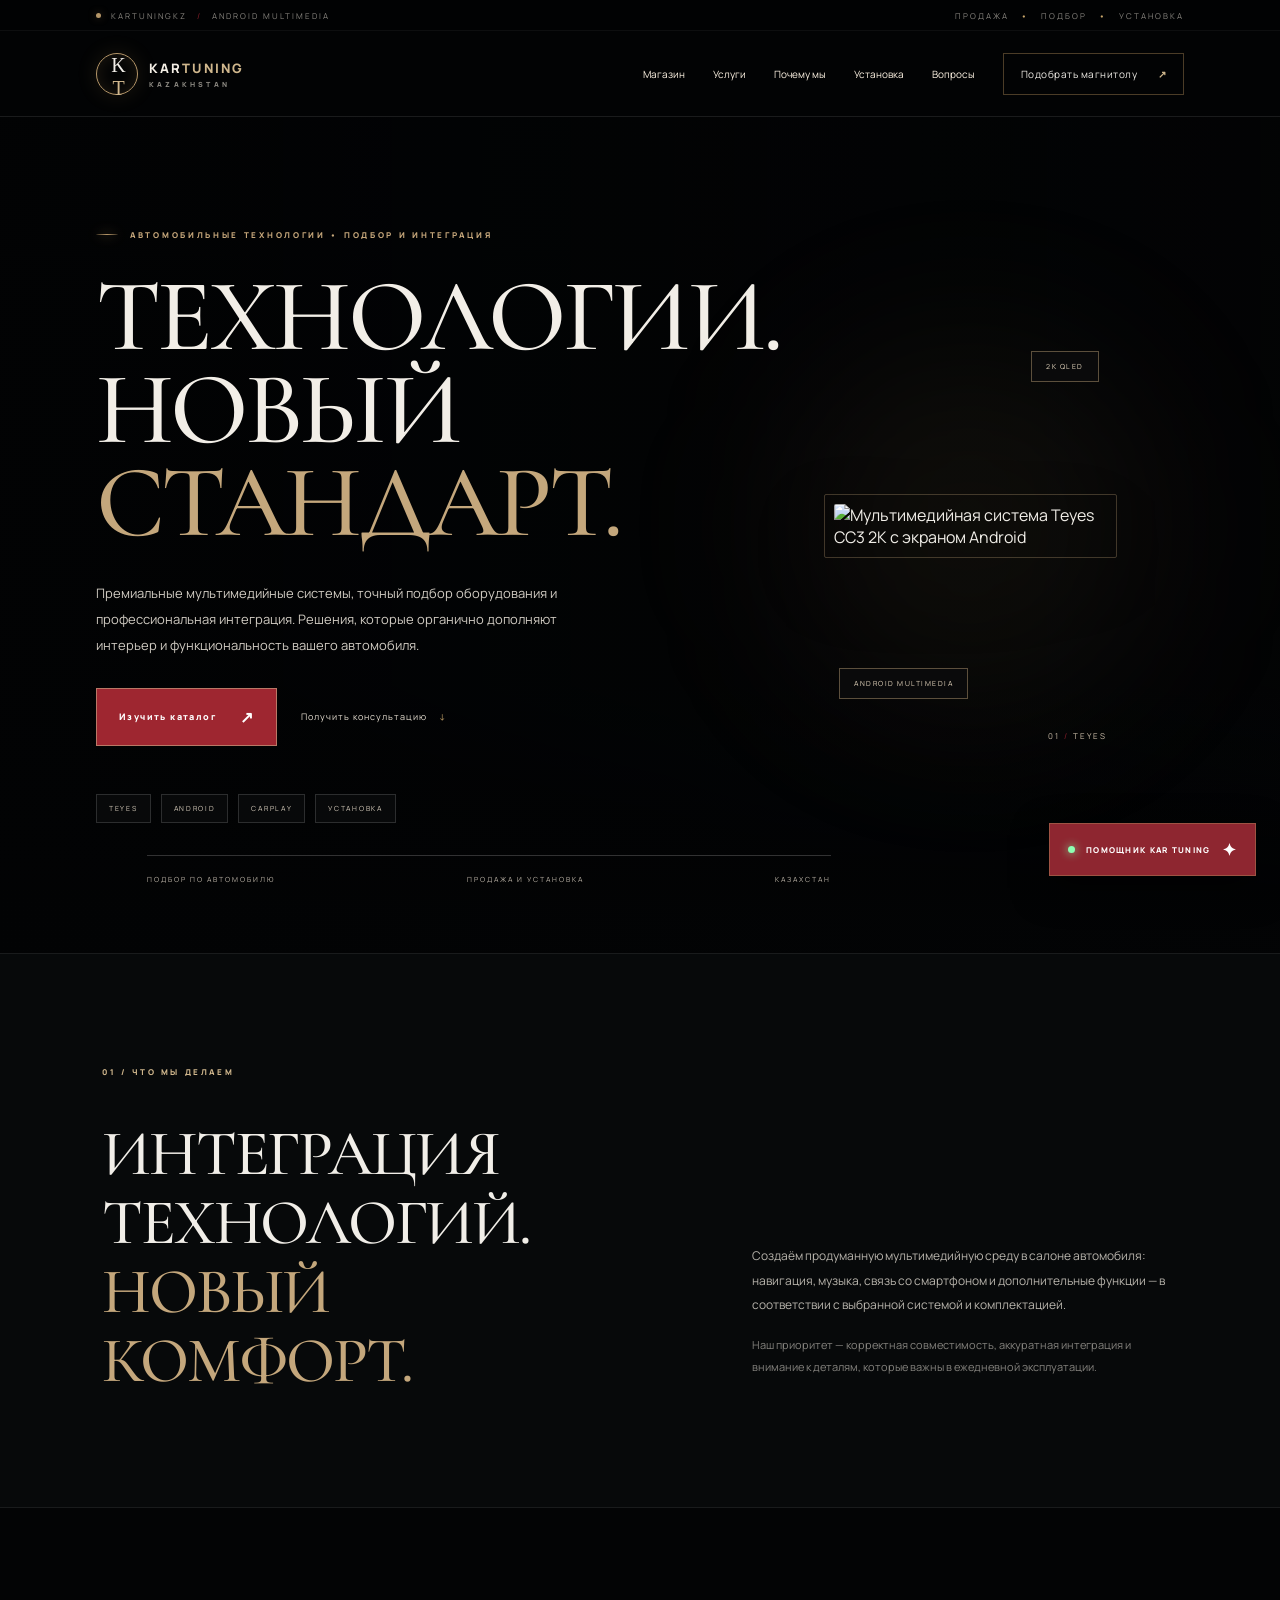
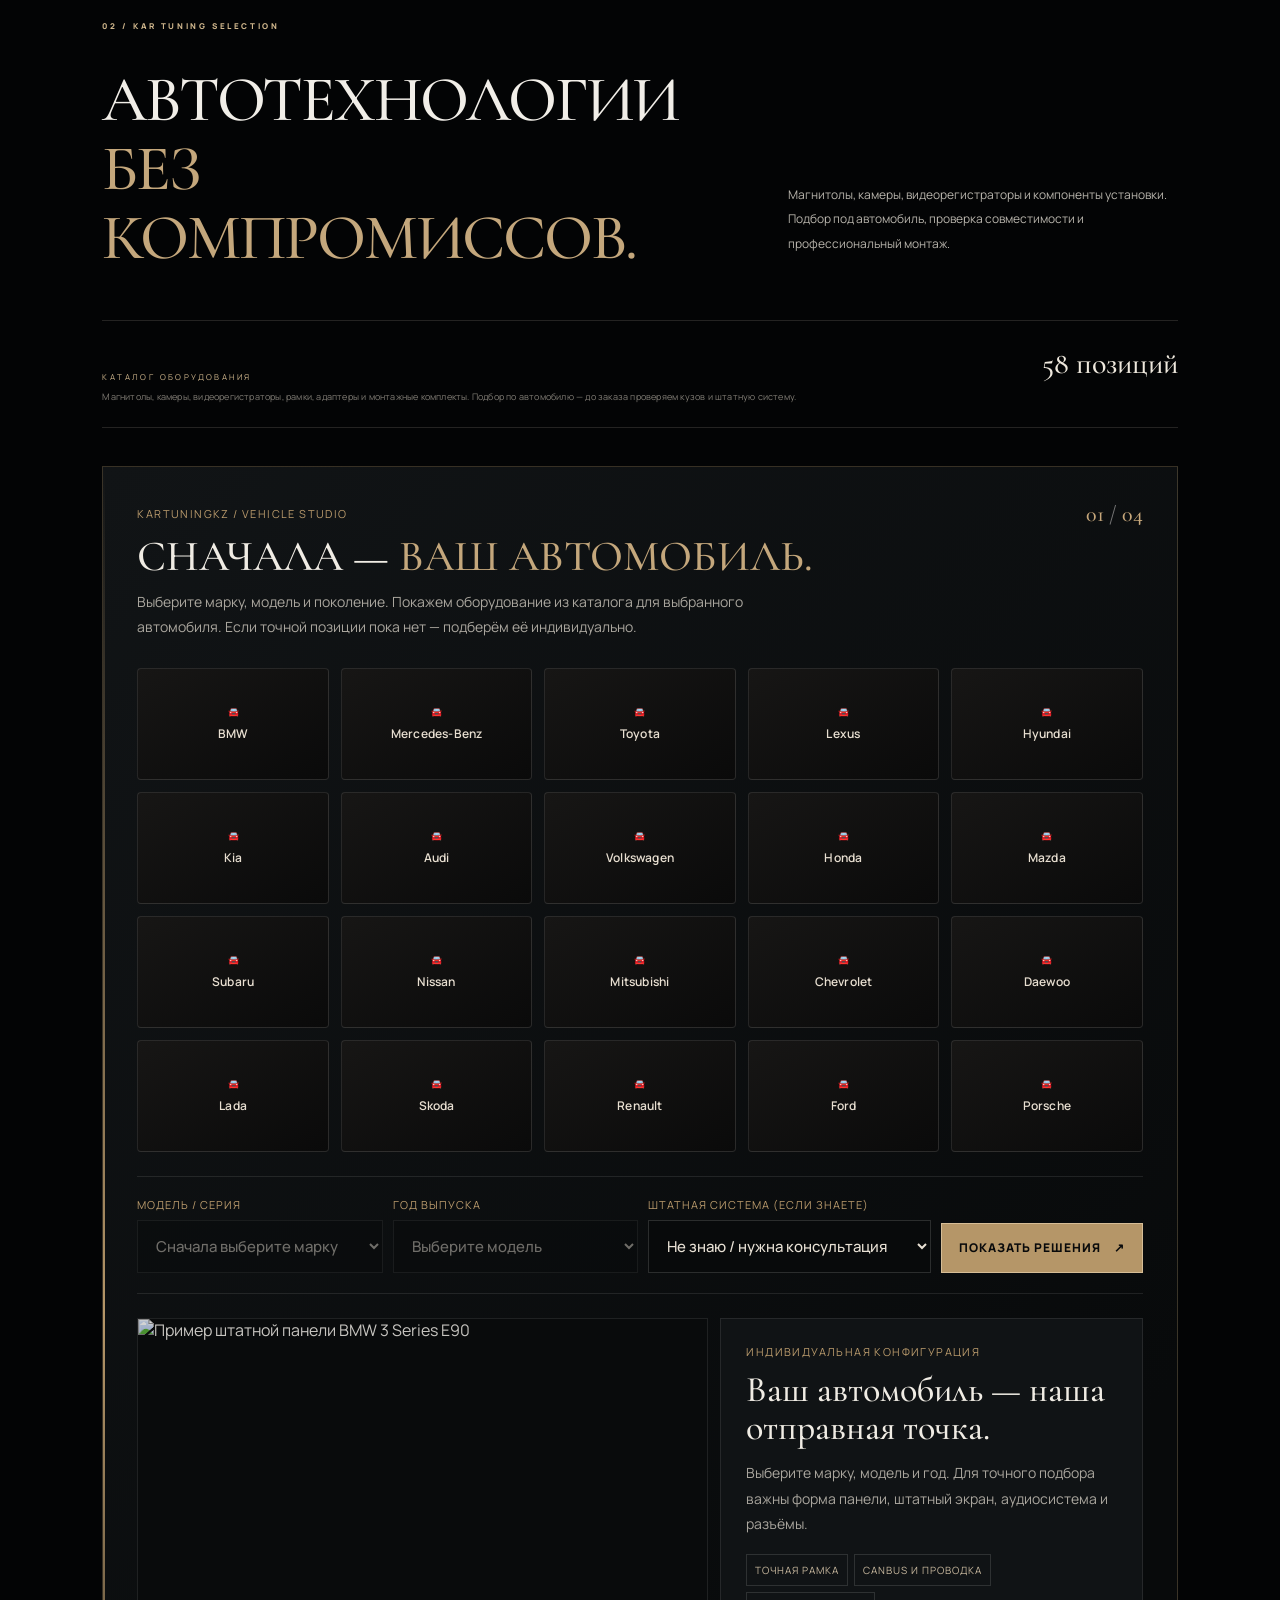
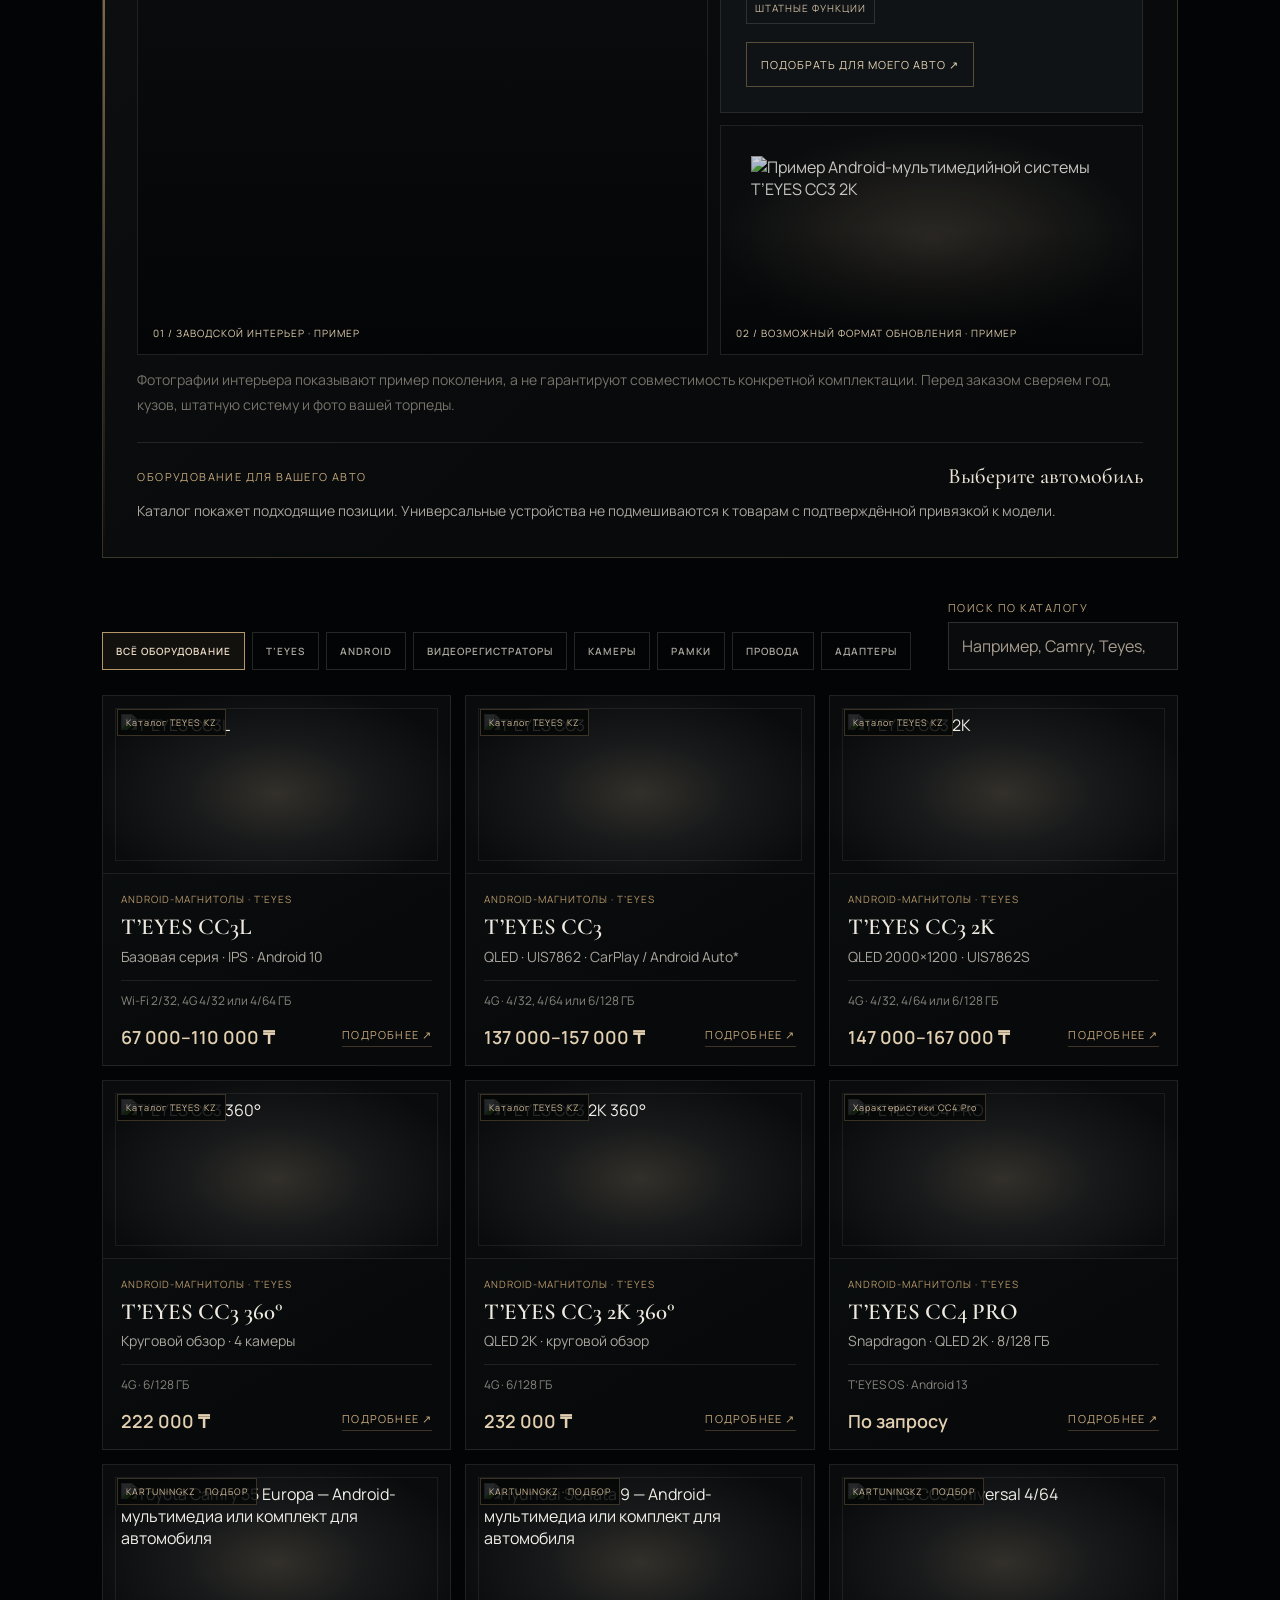
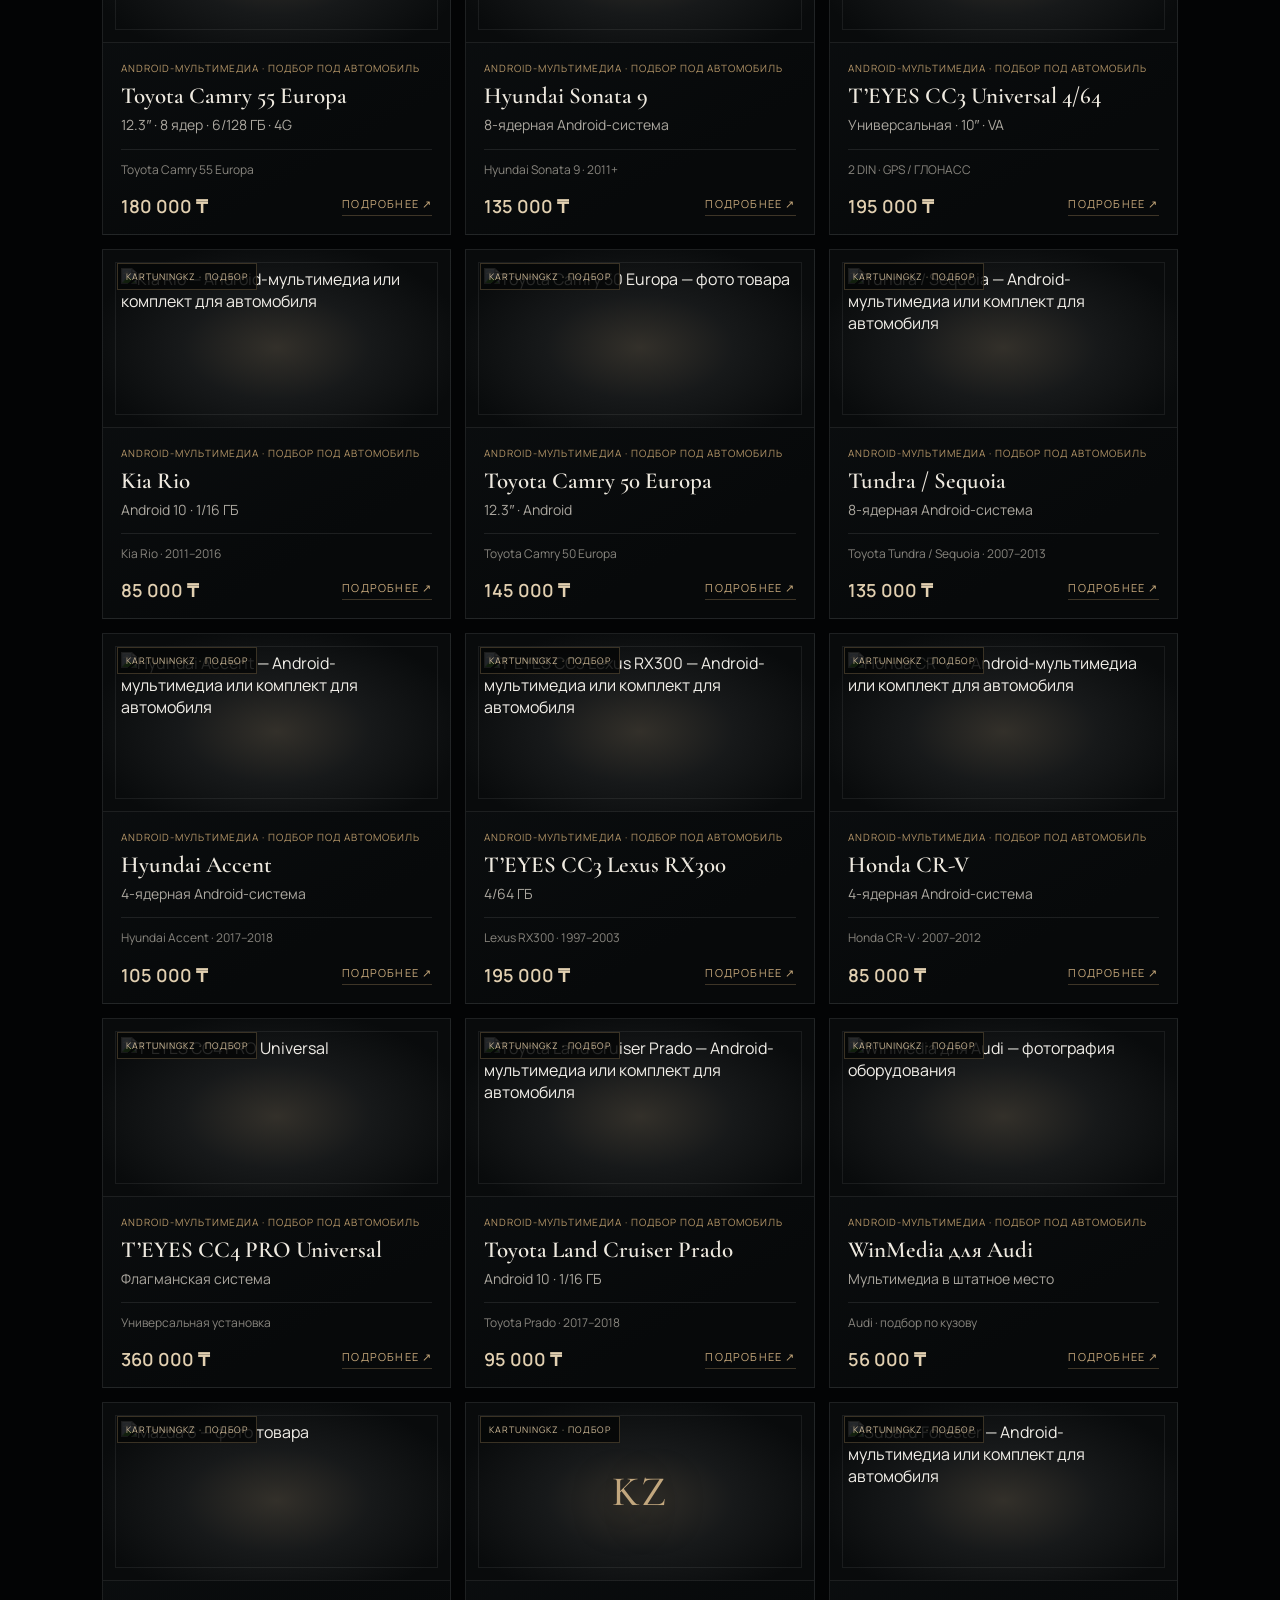
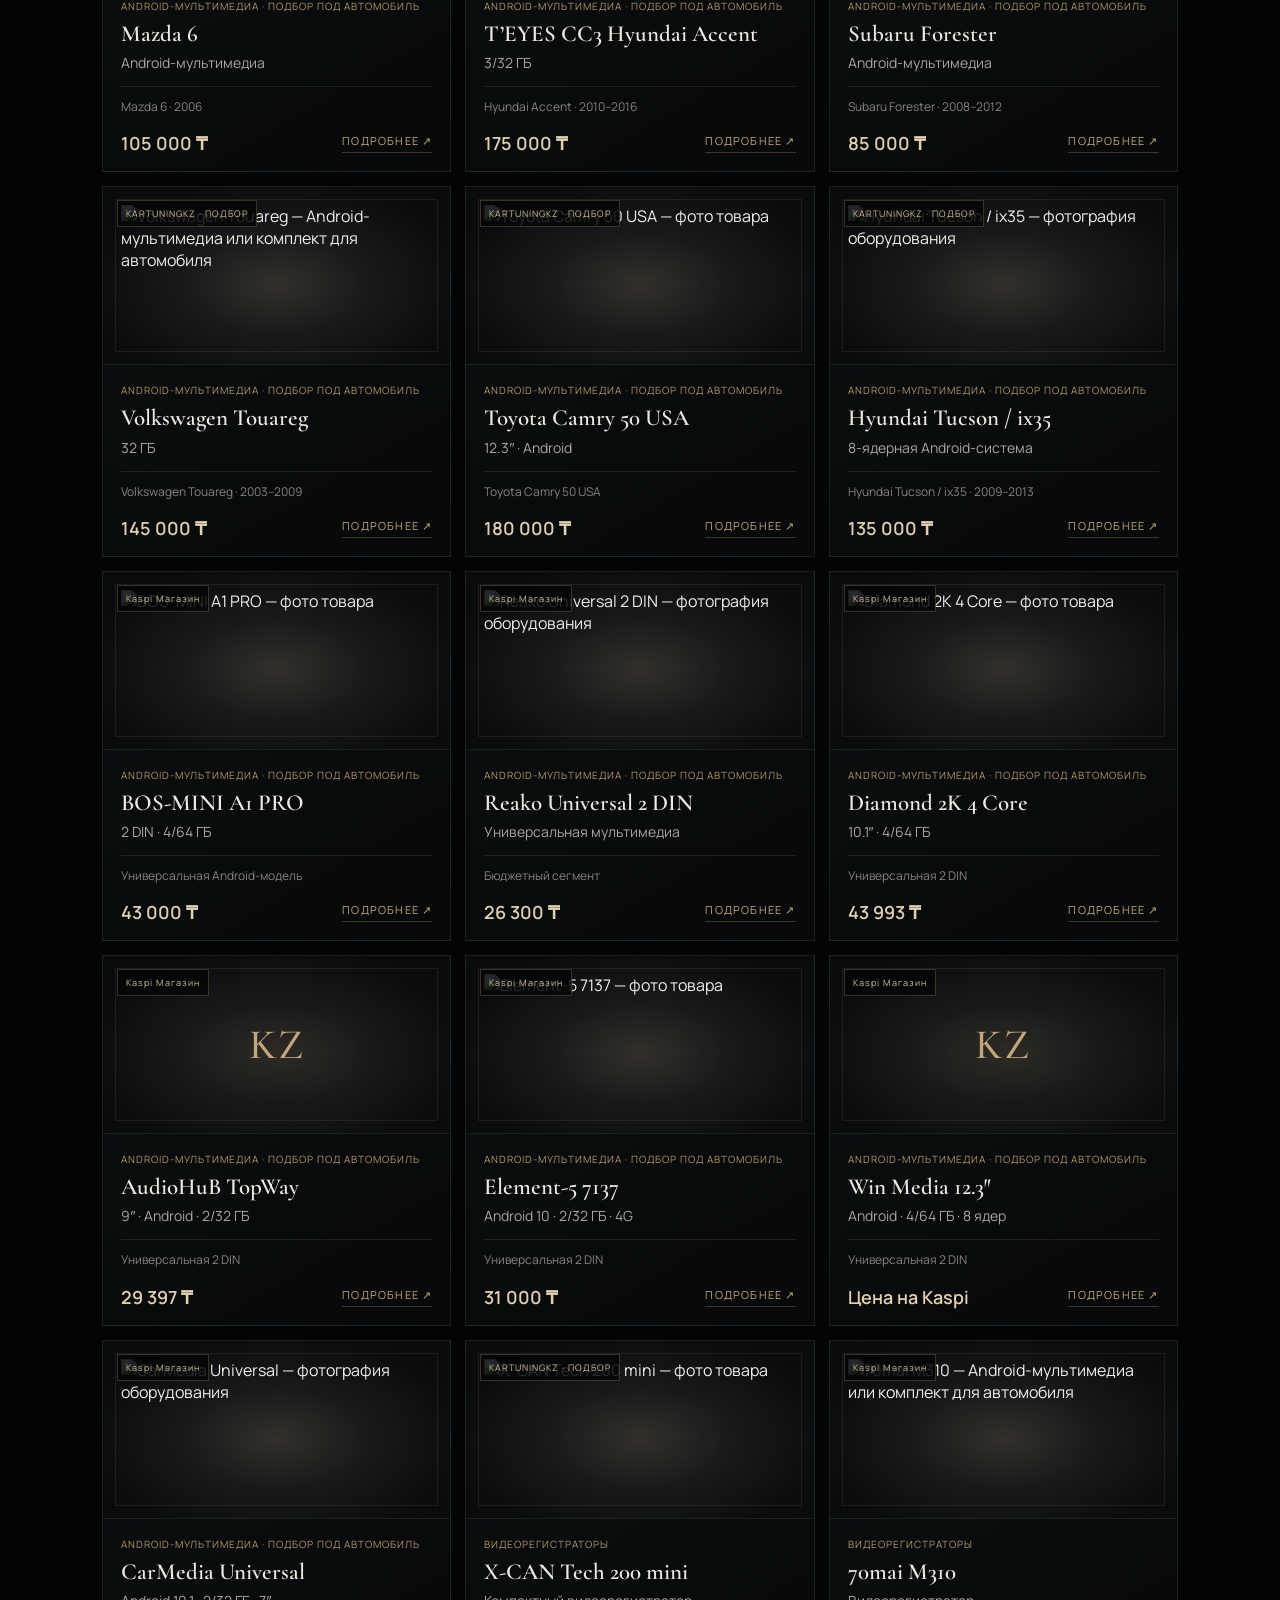
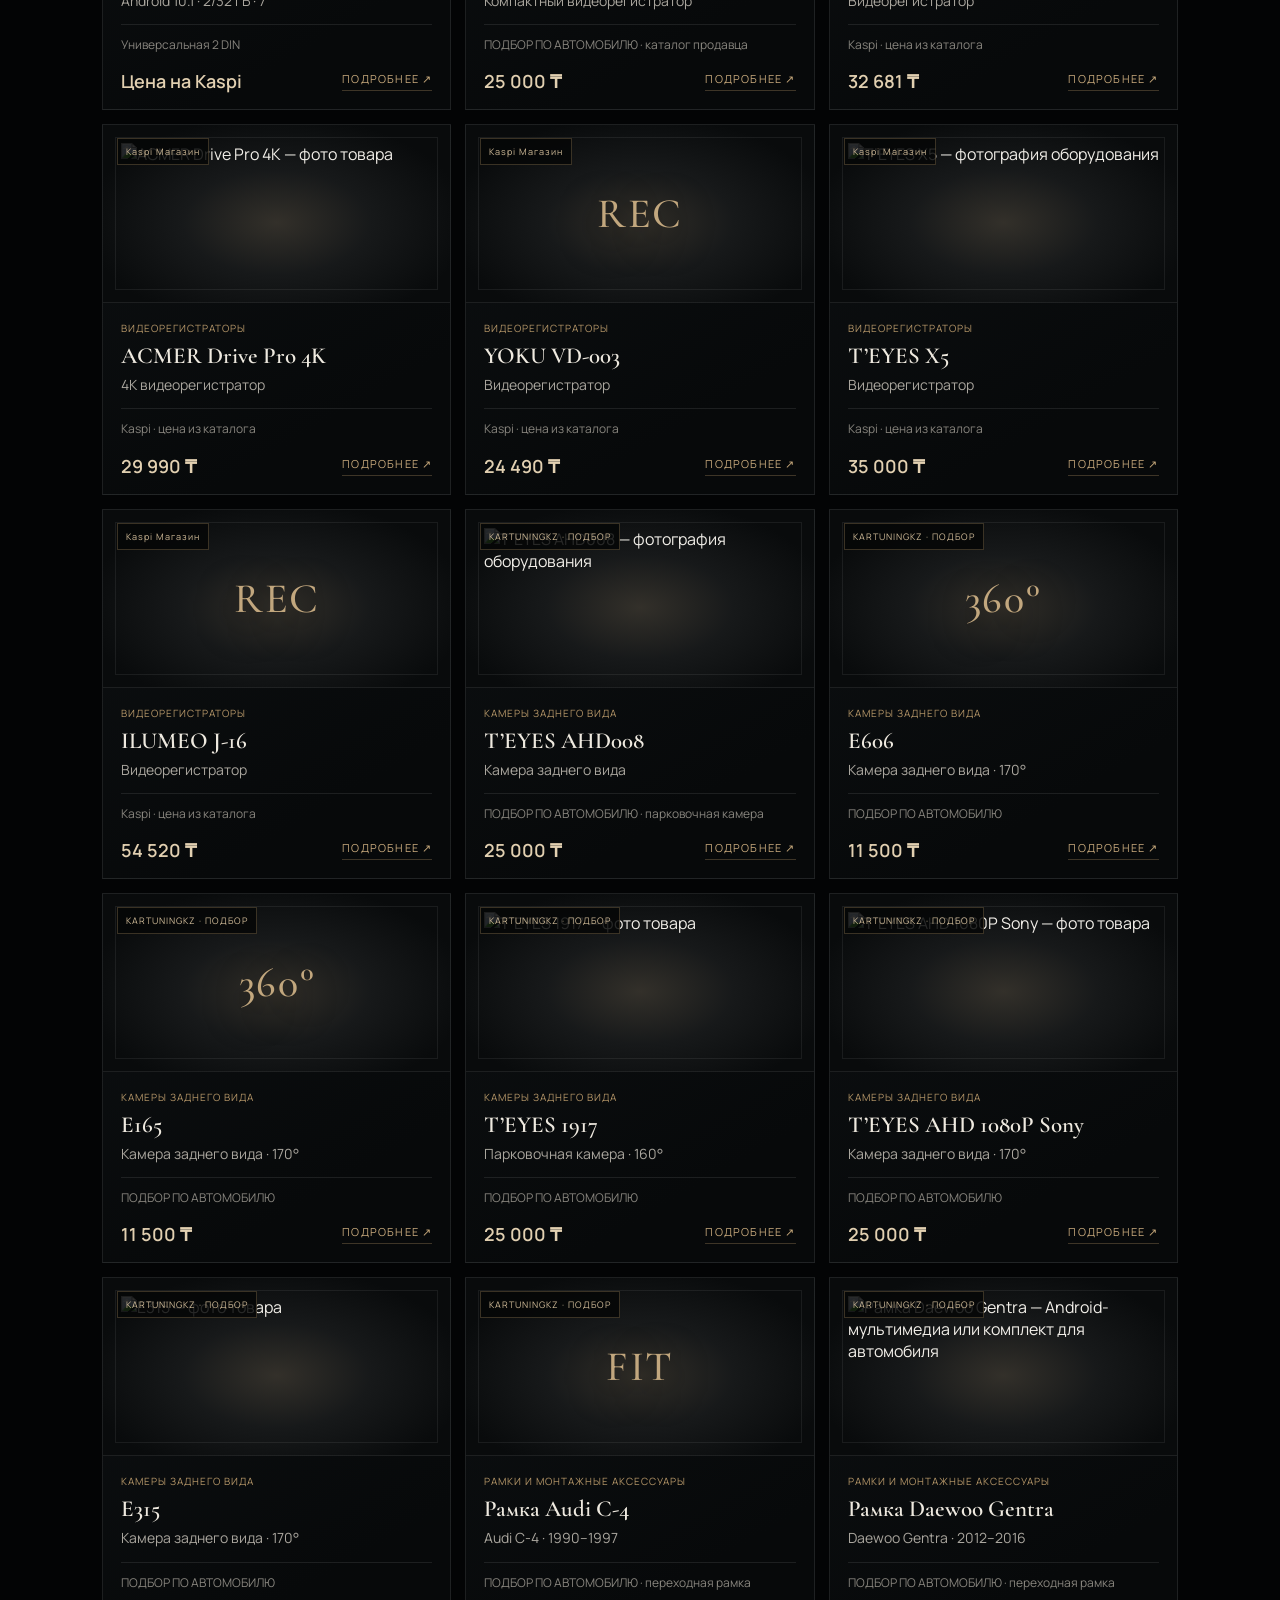
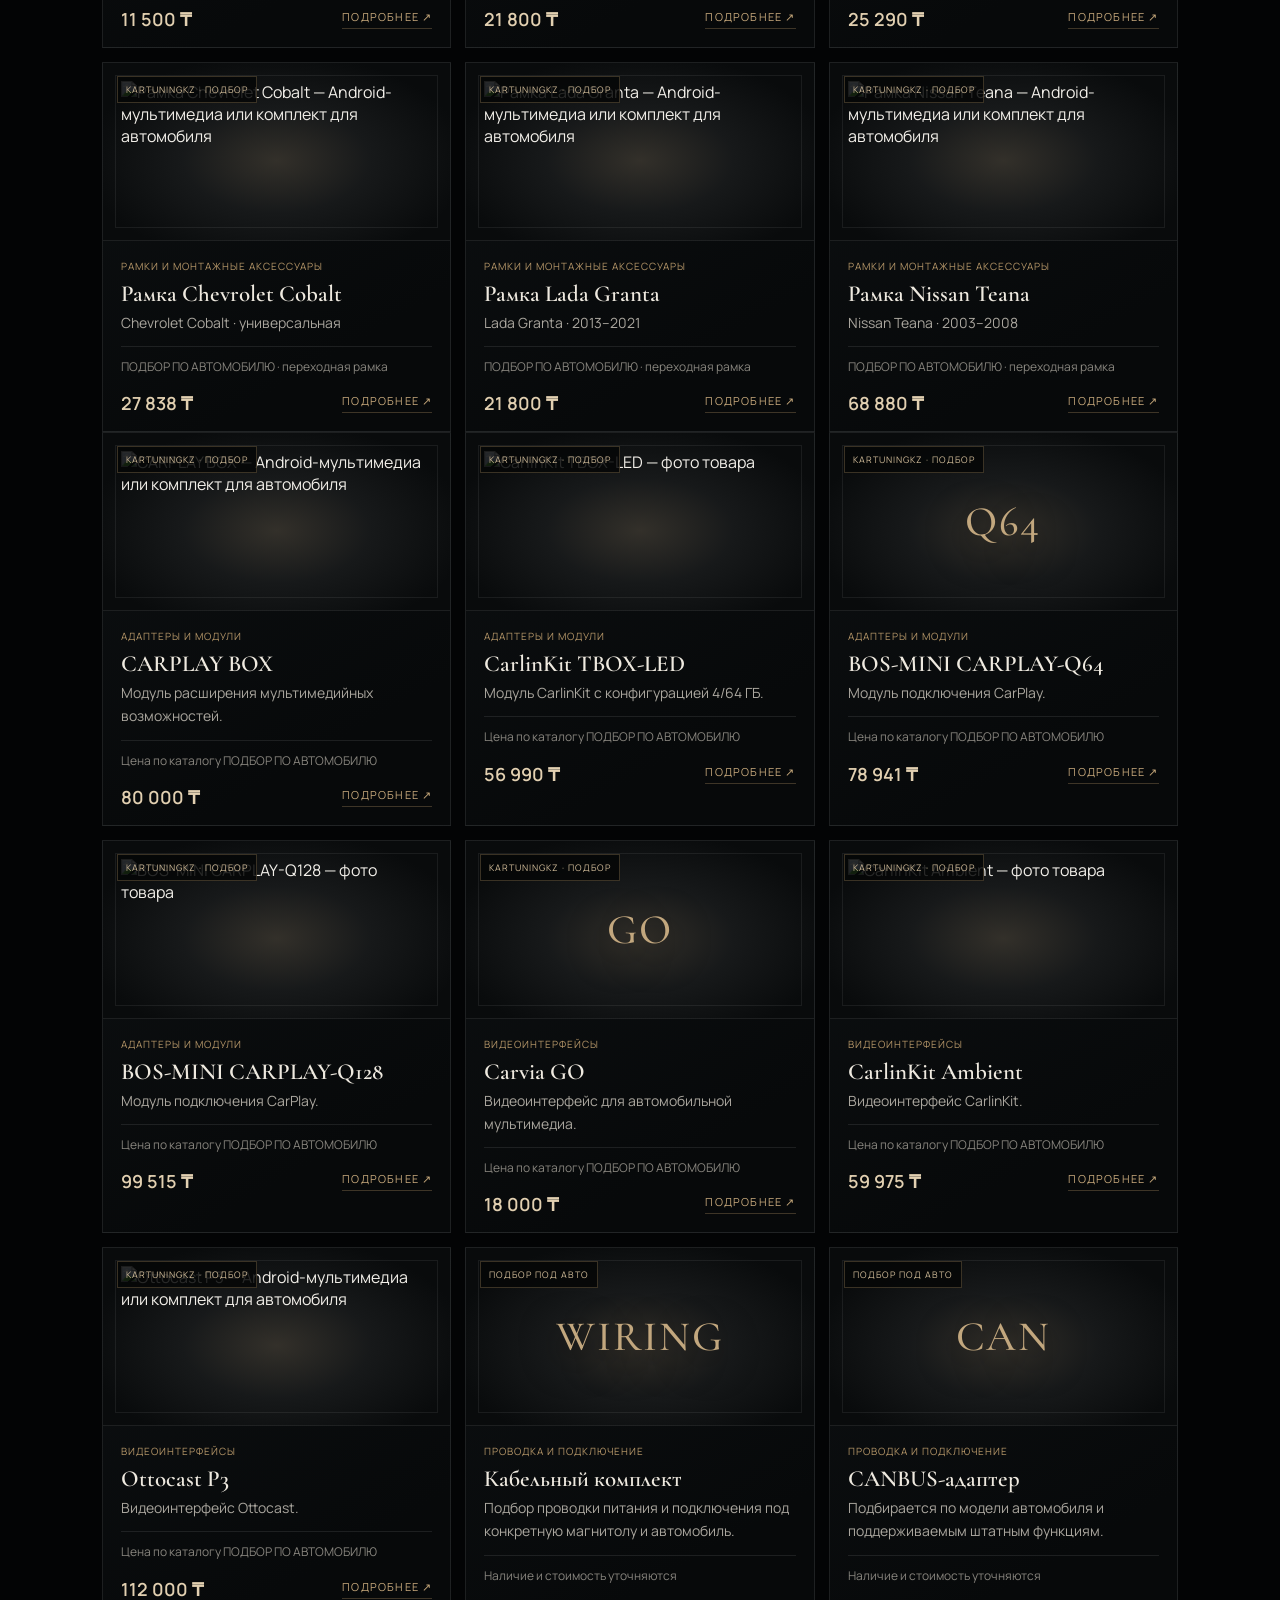
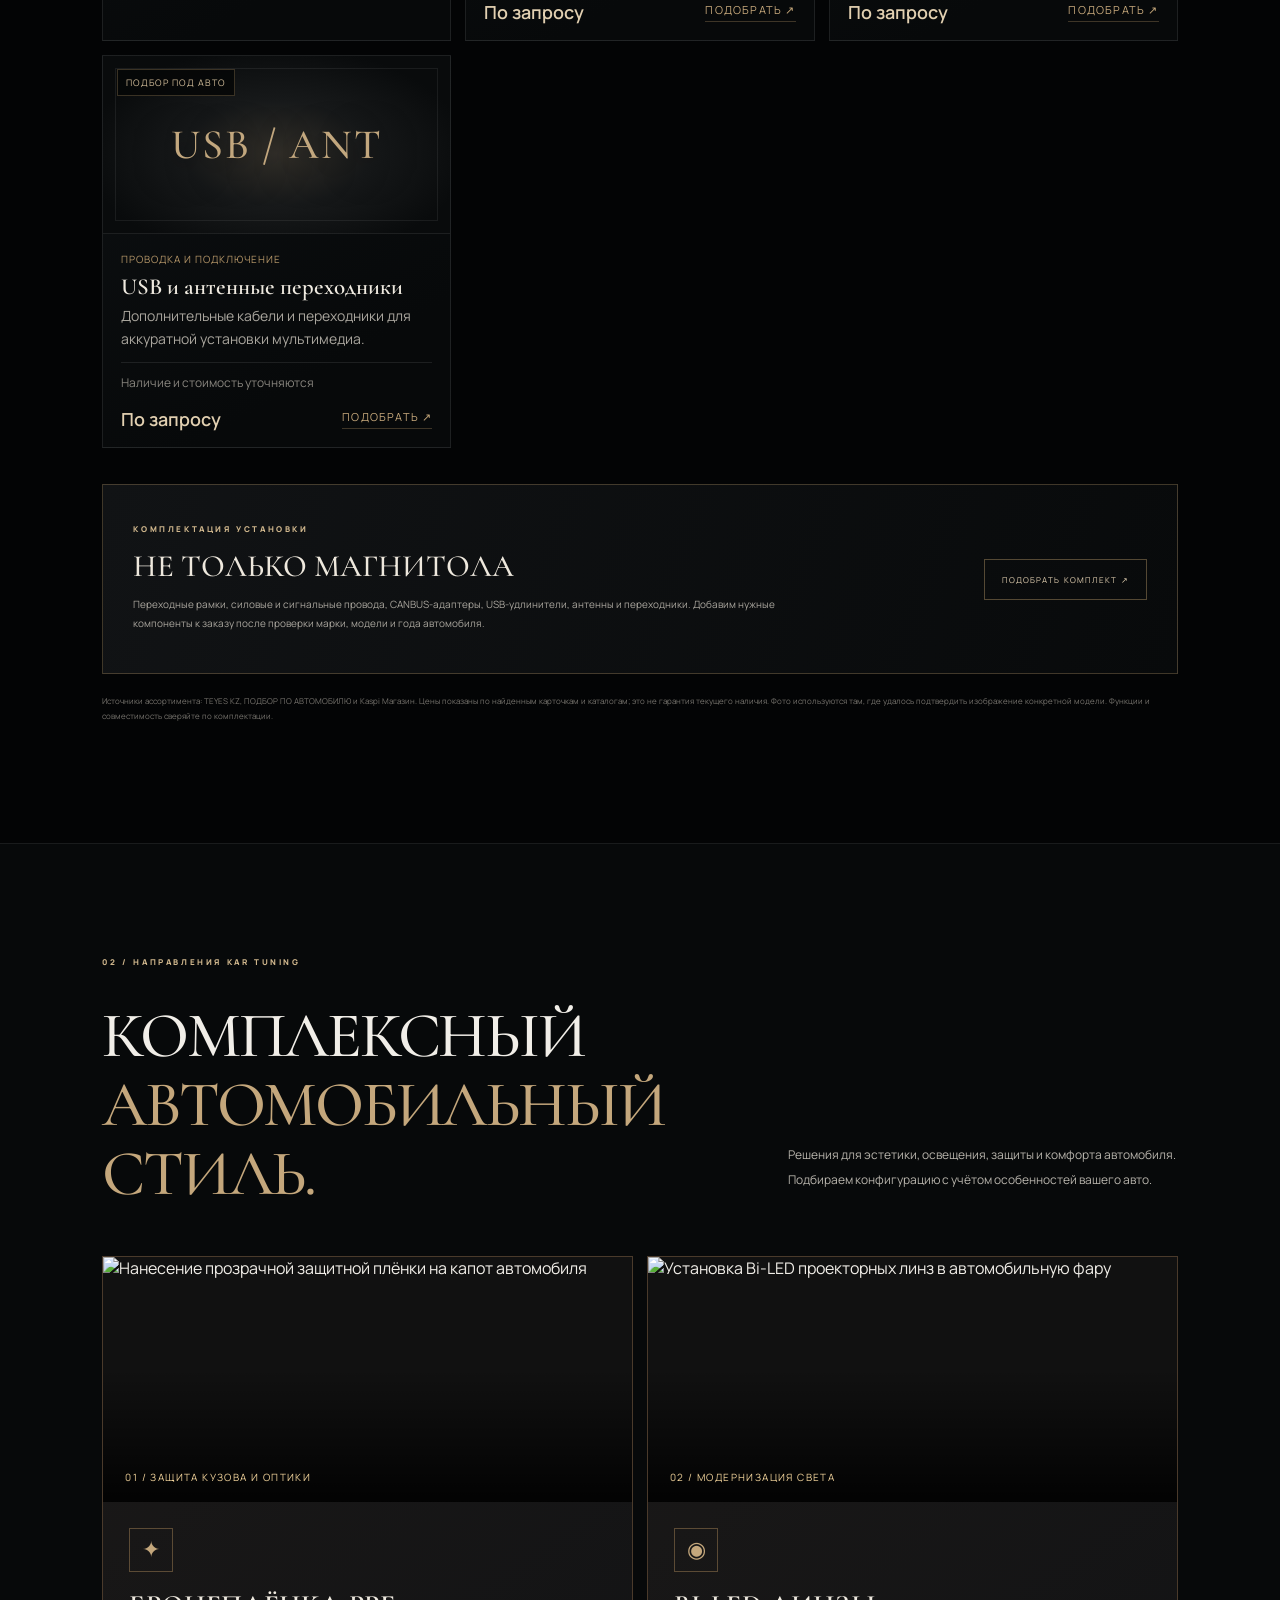
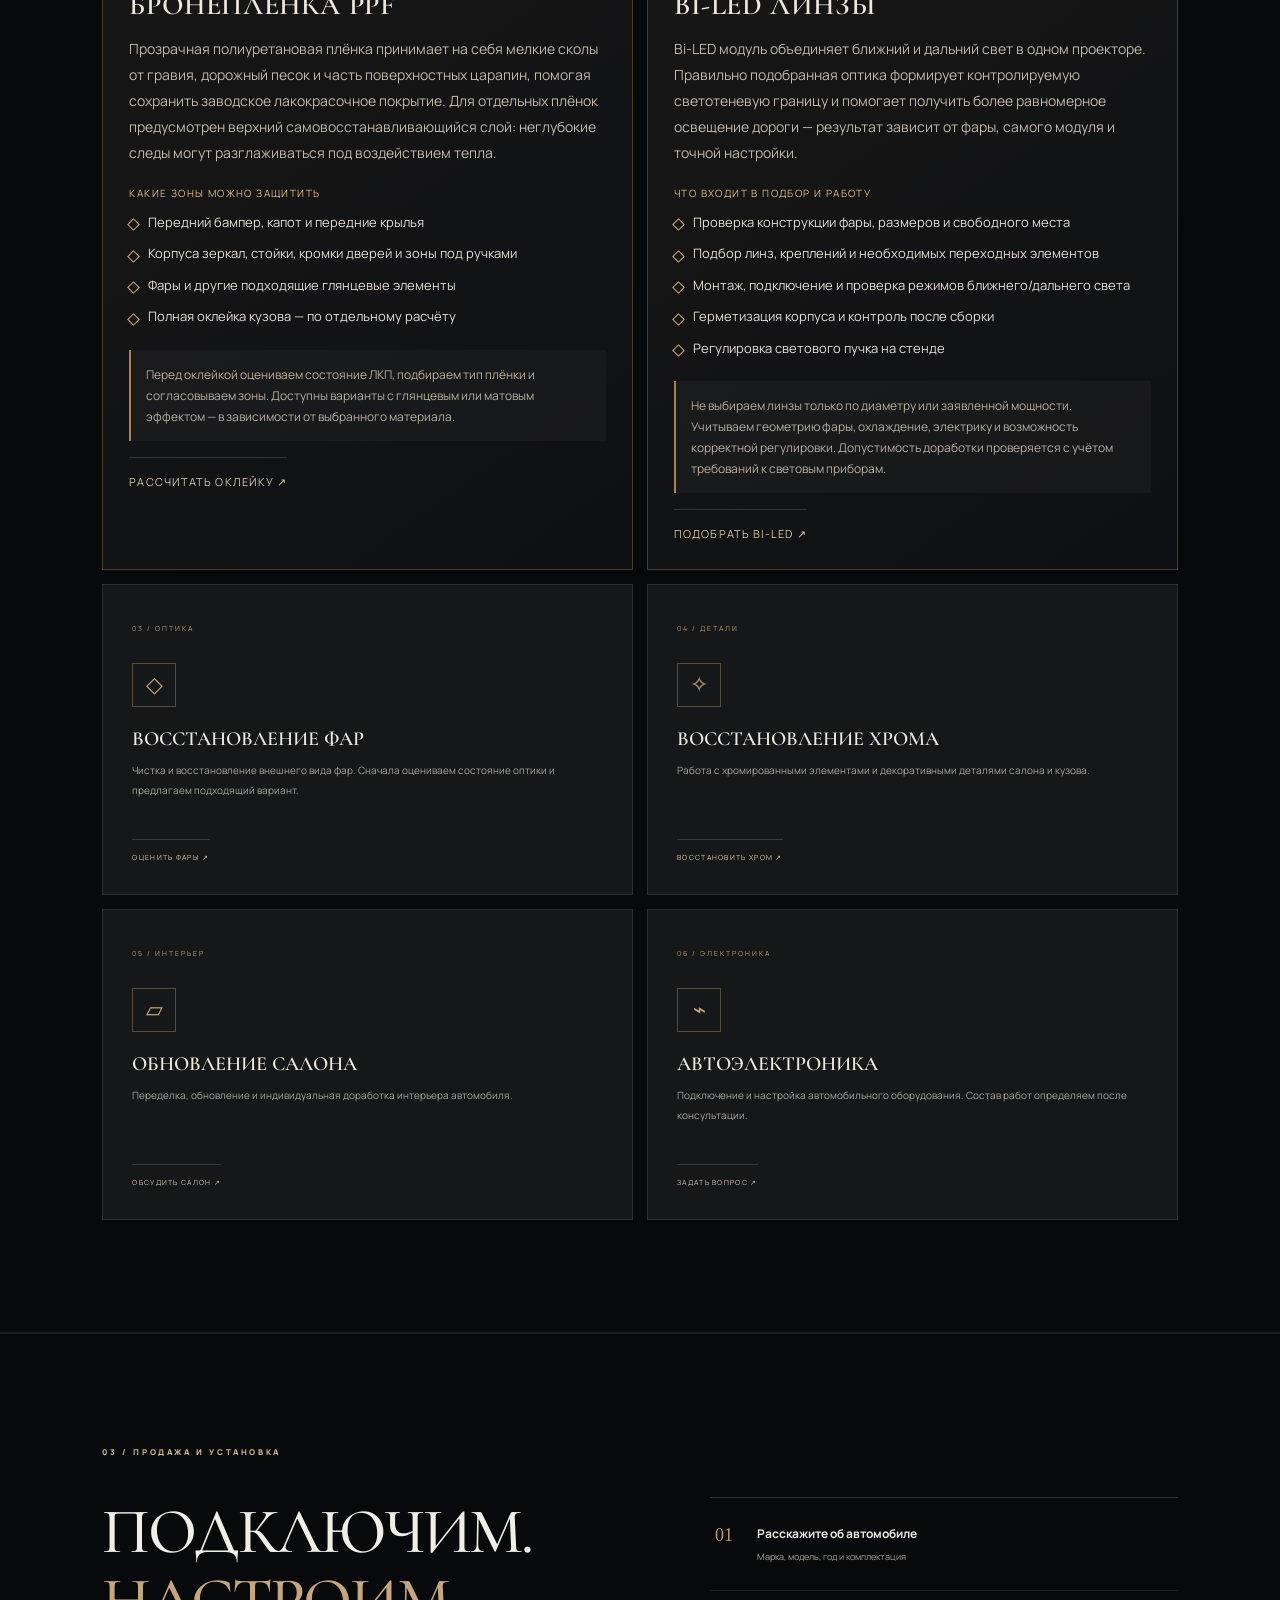
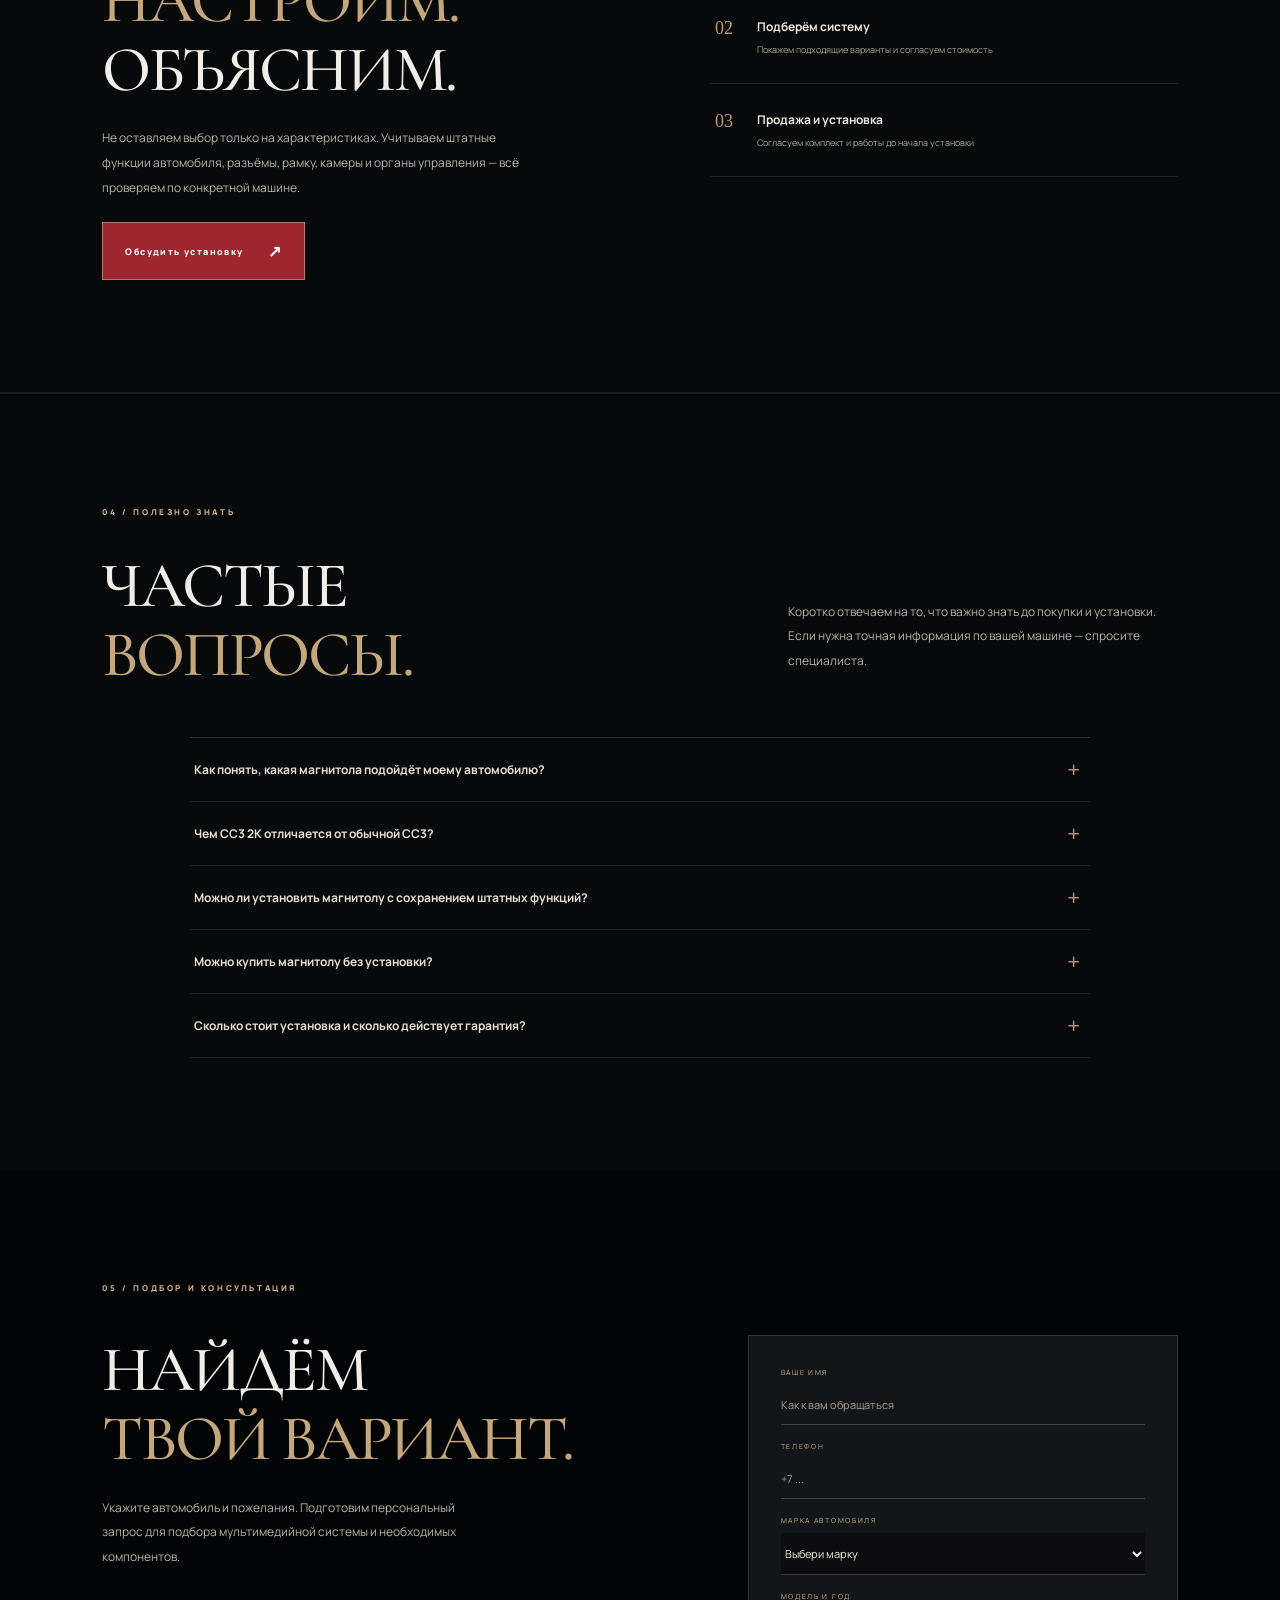
==== commit b5b53245: "Add exact product photos for dashcams and camera accessories" ====
--- a/index.html
+++ b/index.html
@@ -227,7 +227,7 @@
  <div class="store-copy"><div class="store-kicker">Видеорегистраторы</div><h3>70mai M310</h3><p>Видеорегистратор</p><div class="store-fit">Kaspi · цена из каталога</div><div class="store-buy"><strong>32 681 ₸</strong><a href="https://kaspi.kz/shop/makanchi/c/dvrs/">ПОДРОБНЕЕ ↗</a></div></div></article>
 <article class="store-card" data-category="dvr" data-search="acmer drive pro 4k 4k видеорегистратор kaspi · цена из каталога" data-makes="universal" data-models="Универсальное оборудование">
  <a class="store-media" href="https://kaspi.kz/shop/mynbaevo/c/dvrs/" aria-label="Открыть ACMER Drive Pro 4K">
- <span class="store-glyph">REC</span>
+ <img src="https://resources.cdn-kaspi.kz/img/m/p/p80/pb3/83185355.jpeg?format=gallery-large" alt="ACMER Drive Pro 4K — фото товара" loading="lazy">
  <span class="store-source">Kaspi Магазин</span></a>
  <div class="store-copy"><div class="store-kicker">Видеорегистраторы</div><h3>ACMER Drive Pro 4K</h3><p>4K видеорегистратор</p><div class="store-fit">Kaspi · цена из каталога</div><div class="store-buy"><strong>29 990 ₸</strong><a href="https://kaspi.kz/shop/mynbaevo/c/dvrs/">ПОДРОБНЕЕ ↗</a></div></div></article>
 <article class="store-card" data-category="dvr" data-search="yoku vd-003 видеорегистратор kaspi · цена из каталога" data-makes="universal" data-models="Универсальное оборудование">
@@ -262,17 +262,17 @@
  <div class="store-copy"><div class="store-kicker">Камеры заднего вида</div><h3>E165</h3><p>Камера заднего вида · 170°</p><div class="store-fit">ПОДБОР ПО АВТОМОБИЛЮ</div><div class="store-buy"><strong>11 500 ₸</strong><a href="#contact">ПОДРОБНЕЕ ↗</a></div></div></article>
 <article class="store-card" data-category="camera" data-search="t’eyes 1917 парковочная камера · 160°" data-makes="universal" data-models="Универсальное оборудование">
  <a class="store-media" href="#contact" aria-label="Открыть T’EYES 1917">
- <span class="store-glyph">360°</span>
+ <img src="https://teyes-market.ru/images/blog/8/TEYES-Camera-Sony-AHD-5-800x800.jpg" alt="T’EYES 1917 — фото товара" loading="lazy">
  <span class="store-source">KARTUNINGKZ · ПОДБОР</span></a>
  <div class="store-copy"><div class="store-kicker">Камеры заднего вида</div><h3>T’EYES 1917</h3><p>Парковочная камера · 160°</p><div class="store-fit">ПОДБОР ПО АВТОМОБИЛЮ</div><div class="store-buy"><strong>25 000 ₸</strong><a href="#contact">ПОДРОБНЕЕ ↗</a></div></div></article>
 <article class="store-card" data-category="camera" data-search="t’eyes ahd 1080p sony камера заднего вида · 170°" data-makes="universal" data-models="Универсальное оборудование">
  <a class="store-media" href="#contact" aria-label="Открыть T’EYES AHD 1080P Sony">
- <span class="store-glyph">360°</span>
+ <img src="https://rost.teyes-russia.com/uploadedFiles/eshopimages/big/01-hs-sony.png" alt="T’EYES AHD 1080P Sony — фото товара" loading="lazy">
  <span class="store-source">KARTUNINGKZ · ПОДБОР</span></a>
  <div class="store-copy"><div class="store-kicker">Камеры заднего вида</div><h3>T’EYES AHD 1080P Sony</h3><p>Камера заднего вида · 170°</p><div class="store-fit">ПОДБОР ПО АВТОМОБИЛЮ</div><div class="store-buy"><strong>25 000 ₸</strong><a href="#contact">ПОДРОБНЕЕ ↗</a></div></div></article>
 <article class="store-card" data-category="camera" data-search="e315 камера заднего вида · 170°" data-makes="universal" data-models="Универсальное оборудование">
  <a class="store-media" href="#contact" aria-label="Открыть E315">
- <span class="store-glyph">360°</span>
+ <img src="https://myshop.kz/wa-data/public/shop/products/43/09/943/images/5524/5524.970.jpg" alt="E315 — фото товара" loading="lazy">
  <span class="store-source">KARTUNINGKZ · ПОДБОР</span></a>
  <div class="store-copy"><div class="store-kicker">Камеры заднего вида</div><h3>E315</h3><p>Камера заднего вида · 170°</p><div class="store-fit">ПОДБОР ПО АВТОМОБИЛЮ</div><div class="store-buy"><strong>11 500 ₸</strong><a href="#contact">ПОДРОБНЕЕ ↗</a></div></div></article>
 <article class="store-card" data-category="frame" data-search="рамка audi c-4 audi c-4 · 1990–1997 · переходная рамка" data-makes="Audi" data-models="Audi C4">
@@ -305,9 +305,9 @@
 <article class="store-card" data-category="accessory" data-search="carplay box модуль apple carplay" data-makes="universal" data-models="Универсальное оборудование"><a class="store-media" href="#contact"><img src="https://sg-live-01.slatic.net/p/e8643e665783bc8527e4ae4180c4bb89.jpg" alt="CARPLAY BOX — Android-мультимедиа или комплект для автомобиля" loading="lazy"><span class="store-source">KARTUNINGKZ · ПОДБОР</span></a><div class="store-copy"><div class="store-kicker">Адаптеры и модули</div><h3>CARPLAY BOX</h3><p>Модуль расширения мультимедийных возможностей.</p><div class="store-fit">Цена по каталогу ПОДБОР ПО АВТОМОБИЛЮ</div><div class="store-buy"><strong>80 000 ₸</strong><a href="#contact">ПОДРОБНЕЕ ↗</a></div></div></article>
 <article class="store-card" data-category="accessory" data-search="carlinkit tbox led 4 64" data-makes="universal" data-models="Универсальное оборудование"><a class="store-media" href="#contact"><img src="https://sg-live-01.slatic.net/p/e8643e665783bc8527e4ae4180c4bb89.jpg" alt="CarlinKit TBOX-LED — фото товара" loading="lazy"><span class="store-source">KARTUNINGKZ · ПОДБОР</span></a><div class="store-copy"><div class="store-kicker">Адаптеры и модули</div><h3>CarlinKit TBOX-LED</h3><p>Модуль CarlinKit с конфигурацией 4/64 ГБ.</p><div class="store-fit">Цена по каталогу ПОДБОР ПО АВТОМОБИЛЮ</div><div class="store-buy"><strong>56 990 ₸</strong><a href="#contact">ПОДРОБНЕЕ ↗</a></div></div></article>
 <article class="store-card" data-category="accessory" data-search="bos mini carplay q64" data-makes="universal" data-models="Универсальное оборудование"><a class="store-media" href="#contact"><span class="store-glyph">Q64</span><span class="store-source">KARTUNINGKZ · ПОДБОР</span></a><div class="store-copy"><div class="store-kicker">Адаптеры и модули</div><h3>BOS-MINI CARPLAY-Q64</h3><p>Модуль подключения CarPlay.</p><div class="store-fit">Цена по каталогу ПОДБОР ПО АВТОМОБИЛЮ</div><div class="store-buy"><strong>78 941 ₸</strong><a href="#contact">ПОДРОБНЕЕ ↗</a></div></div></article>
-<article class="store-card" data-category="accessory" data-search="bos mini carplay q128" data-makes="universal" data-models="Универсальное оборудование"><a class="store-media" href="#contact"><span class="store-glyph">Q128</span><span class="store-source">KARTUNINGKZ · ПОДБОР</span></a><div class="store-copy"><div class="store-kicker">Адаптеры и модули</div><h3>BOS-MINI CARPLAY-Q128</h3><p>Модуль подключения CarPlay.</p><div class="store-fit">Цена по каталогу ПОДБОР ПО АВТОМОБИЛЮ</div><div class="store-buy"><strong>99 515 ₸</strong><a href="#contact">ПОДРОБНЕЕ ↗</a></div></div></article>
+<article class="store-card" data-category="accessory" data-search="bos mini carplay q128" data-makes="universal" data-models="Универсальное оборудование"><a class="store-media" href="#contact"><img src="https://resources.cdn-kaspi.kz/img/m/p/h14/h3f/84505740705822.jpg?format=gallery-large" alt="BOS-MINI CARPLAY-Q128 — фото товара" loading="lazy"><span class="store-source">KARTUNINGKZ · ПОДБОР</span></a><div class="store-copy"><div class="store-kicker">Адаптеры и модули</div><h3>BOS-MINI CARPLAY-Q128</h3><p>Модуль подключения CarPlay.</p><div class="store-fit">Цена по каталогу ПОДБОР ПО АВТОМОБИЛЮ</div><div class="store-buy"><strong>99 515 ₸</strong><a href="#contact">ПОДРОБНЕЕ ↗</a></div></div></article>
 <article class="store-card" data-category="accessory" data-search="carvia go видеоинтерфейс" data-makes="universal" data-models="Универсальное оборудование"><a class="store-media" href="#contact"><span class="store-glyph">GO</span><span class="store-source">KARTUNINGKZ · ПОДБОР</span></a><div class="store-copy"><div class="store-kicker">Видеоинтерфейсы</div><h3>Carvia GO</h3><p>Видеоинтерфейс для автомобильной мультимедиа.</p><div class="store-fit">Цена по каталогу ПОДБОР ПО АВТОМОБИЛЮ</div><div class="store-buy"><strong>18 000 ₸</strong><a href="#contact">ПОДРОБНЕЕ ↗</a></div></div></article>
-<article class="store-card" data-category="accessory" data-search="carlinkit ambient видеоинтерфейс" data-makes="universal" data-models="Универсальное оборудование"><a class="store-media" href="#contact"><span class="store-glyph">LINK</span><span class="store-source">KARTUNINGKZ · ПОДБОР</span></a><div class="store-copy"><div class="store-kicker">Видеоинтерфейсы</div><h3>CarlinKit Ambient</h3><p>Видеоинтерфейс CarlinKit.</p><div class="store-fit">Цена по каталогу ПОДБОР ПО АВТОМОБИЛЮ</div><div class="store-buy"><strong>59 975 ₸</strong><a href="#contact">ПОДРОБНЕЕ ↗</a></div></div></article>
+<article class="store-card" data-category="accessory" data-search="carlinkit ambient видеоинтерфейс" data-makes="universal" data-models="Универсальное оборудование"><a class="store-media" href="#contact"><img src="https://a.allegroimg.com/s512/11ba2c/26cab4f7467e8682cbe85d2eb9e0/CARLINKIT-CARPLAY-ANDROID-AUTO-TBOX-AMBIENT-RGB-APPLE-CARLINK-SIM-4-64GB" alt="CarlinKit Ambient — фото товара" loading="lazy"><span class="store-source">KARTUNINGKZ · ПОДБОР</span></a><div class="store-copy"><div class="store-kicker">Видеоинтерфейсы</div><h3>CarlinKit Ambient</h3><p>Видеоинтерфейс CarlinKit.</p><div class="store-fit">Цена по каталогу ПОДБОР ПО АВТОМОБИЛЮ</div><div class="store-buy"><strong>59 975 ₸</strong><a href="#contact">ПОДРОБНЕЕ ↗</a></div></div></article>
 <article class="store-card" data-category="accessory" data-search="ottocast p3 видеоинтерфейс" data-makes="universal" data-models="Универсальное оборудование"><a class="store-media" href="#contact"><img src="https://soh.com.ua/storage/products/465x465_5EQNGr1Lzgsm6JhyNoWSSt0JHiQ45kxFoUmiwaxg.jpg" alt="Ottocast P3 — Android-мультимедиа или комплект для автомобиля" loading="lazy"><span class="store-source">KARTUNINGKZ · ПОДБОР</span></a><div class="store-copy"><div class="store-kicker">Видеоинтерфейсы</div><h3>Ottocast P3</h3><p>Видеоинтерфейс Ottocast.</p><div class="store-fit">Цена по каталогу ПОДБОР ПО АВТОМОБИЛЮ</div><div class="store-buy"><strong>112 000 ₸</strong><a href="#contact">ПОДРОБНЕЕ ↗</a></div></div></article>
 <article class="store-card" data-category="wire" data-search="проводка кабель подключения питания штатный жгут" data-makes="universal" data-models="Универсальное оборудование"><a class="store-media" href="#contact"><span class="store-glyph">WIRING</span><span class="store-source">ПОДБОР ПОД АВТО</span></a><div class="store-copy"><div class="store-kicker">Проводка и подключение</div><h3>Кабельный комплект</h3><p>Подбор проводки питания и подключения под конкретную магнитолу и автомобиль.</p><div class="store-fit">Наличие и стоимость уточняются</div><div class="store-buy"><strong>По запросу</strong><a href="#contact">ПОДОБРАТЬ ↗</a></div></div></article>
 <article class="store-card" data-category="wire" data-search="canbus адаптер шина рулевые кнопки" data-makes="universal" data-models="Универсальное оборудование"><a class="store-media" href="#contact"><span class="store-glyph">CAN</span><span class="store-source">ПОДБОР ПОД АВТО</span></a><div class="store-copy"><div class="store-kicker">Проводка и подключение</div><h3>CANBUS-адаптер</h3><p>Подбирается по модели автомобиля и поддерживаемым штатным функциям.</p><div class="store-fit">Наличие и стоимость уточняются</div><div class="store-buy"><strong>По запросу</strong><a href="#contact">ПОДОБРАТЬ ↗</a></div></div></article>
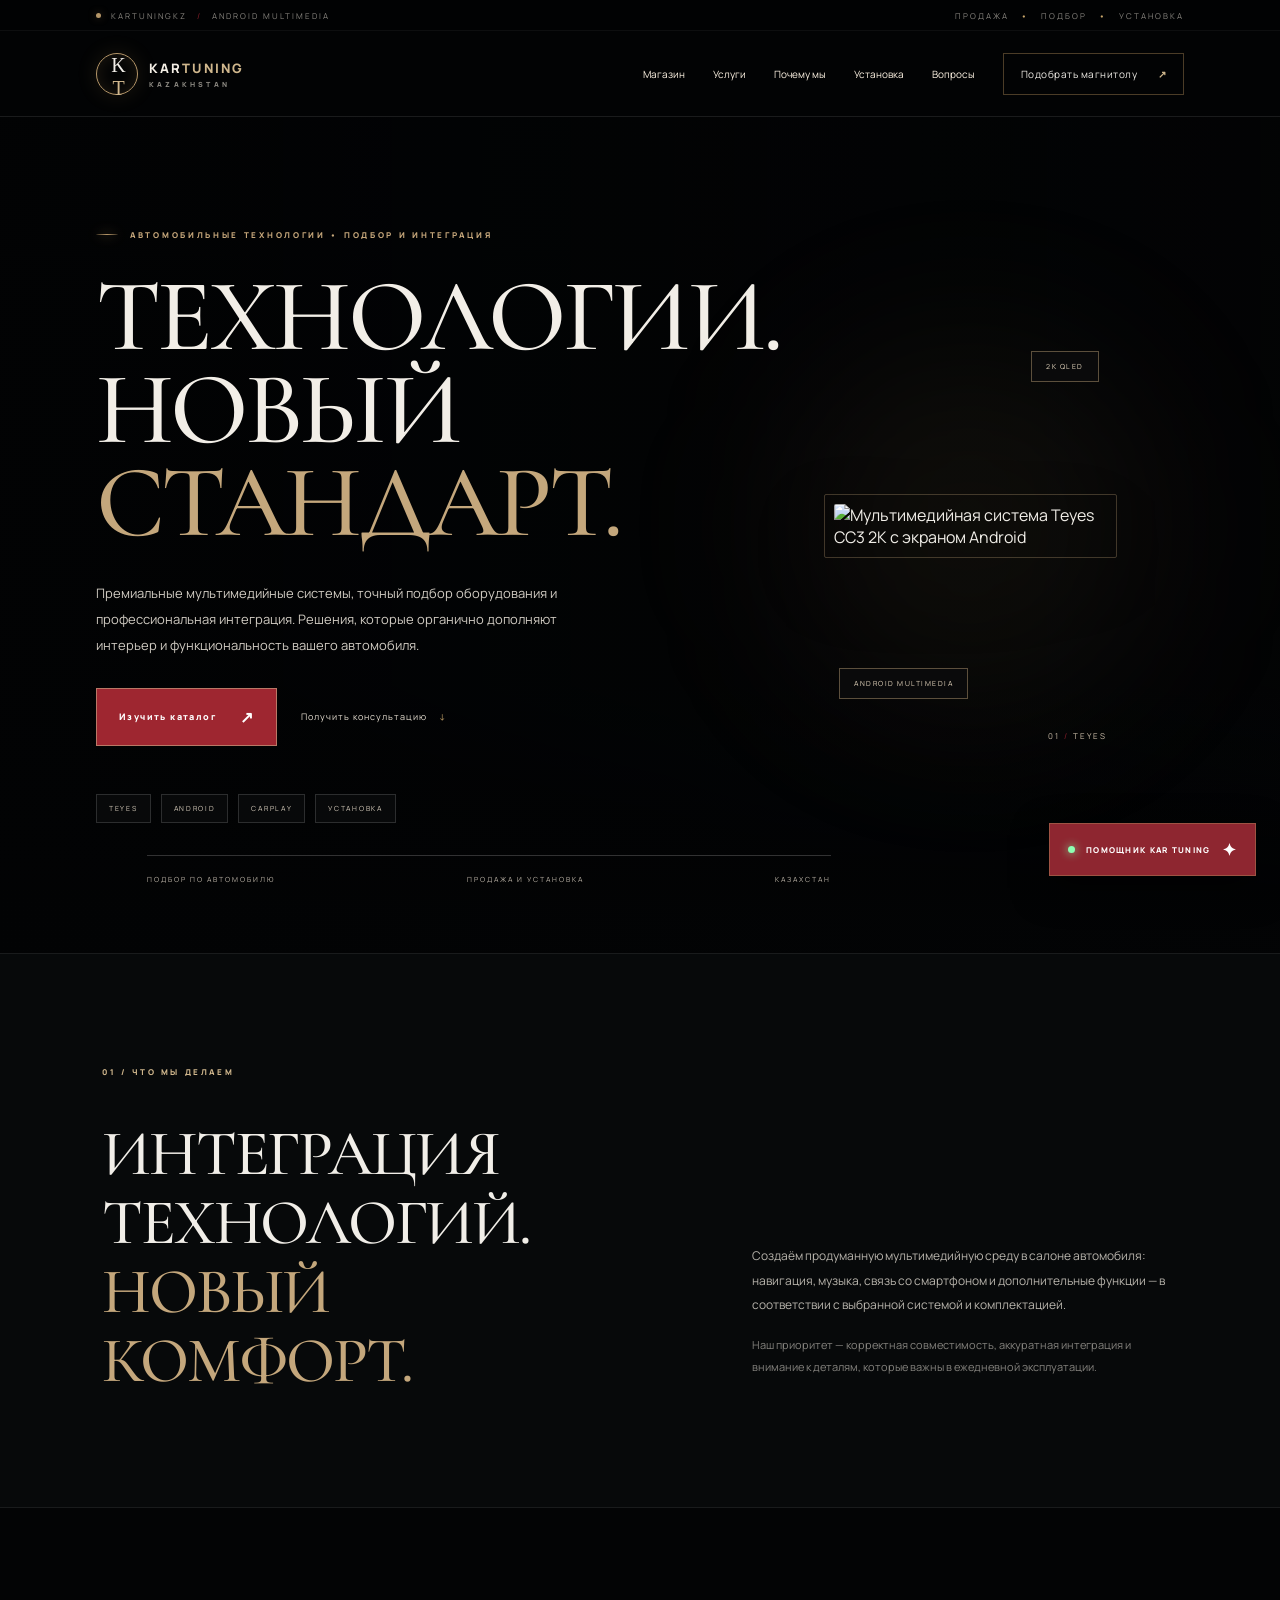
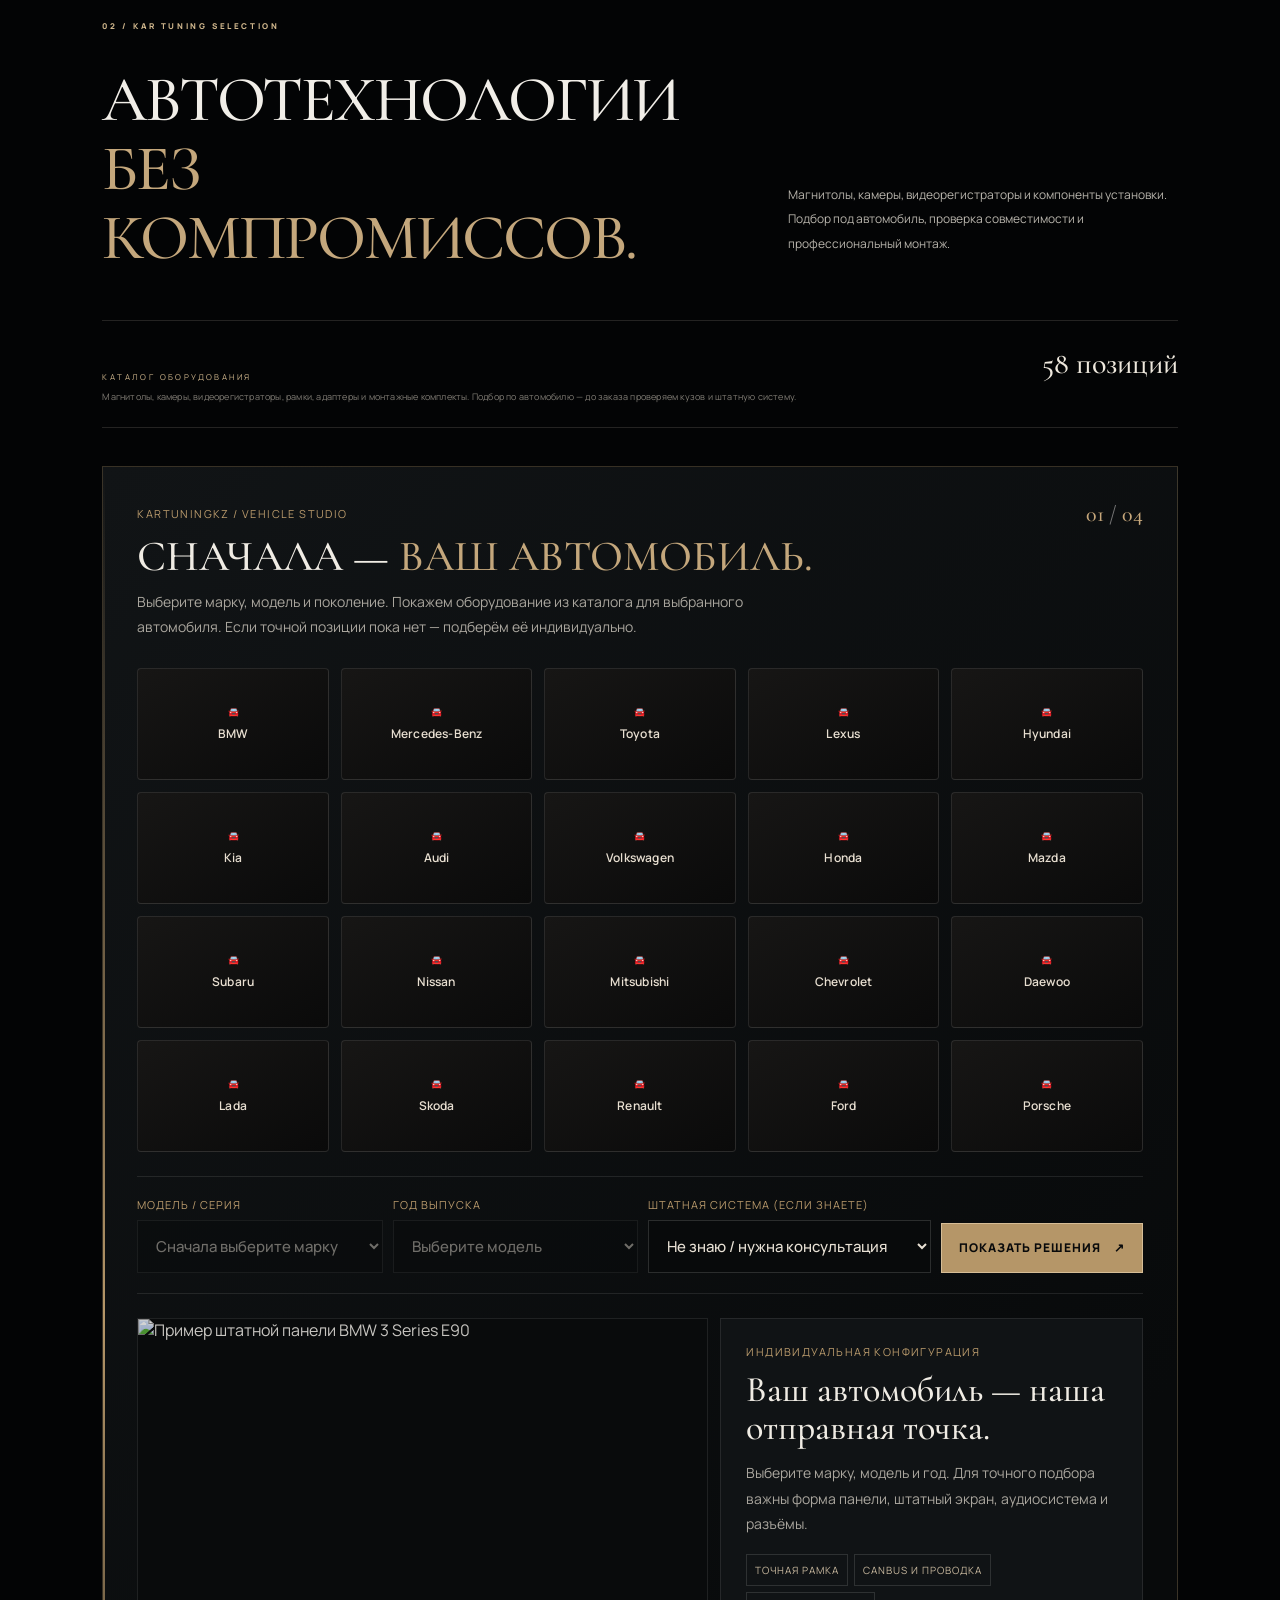
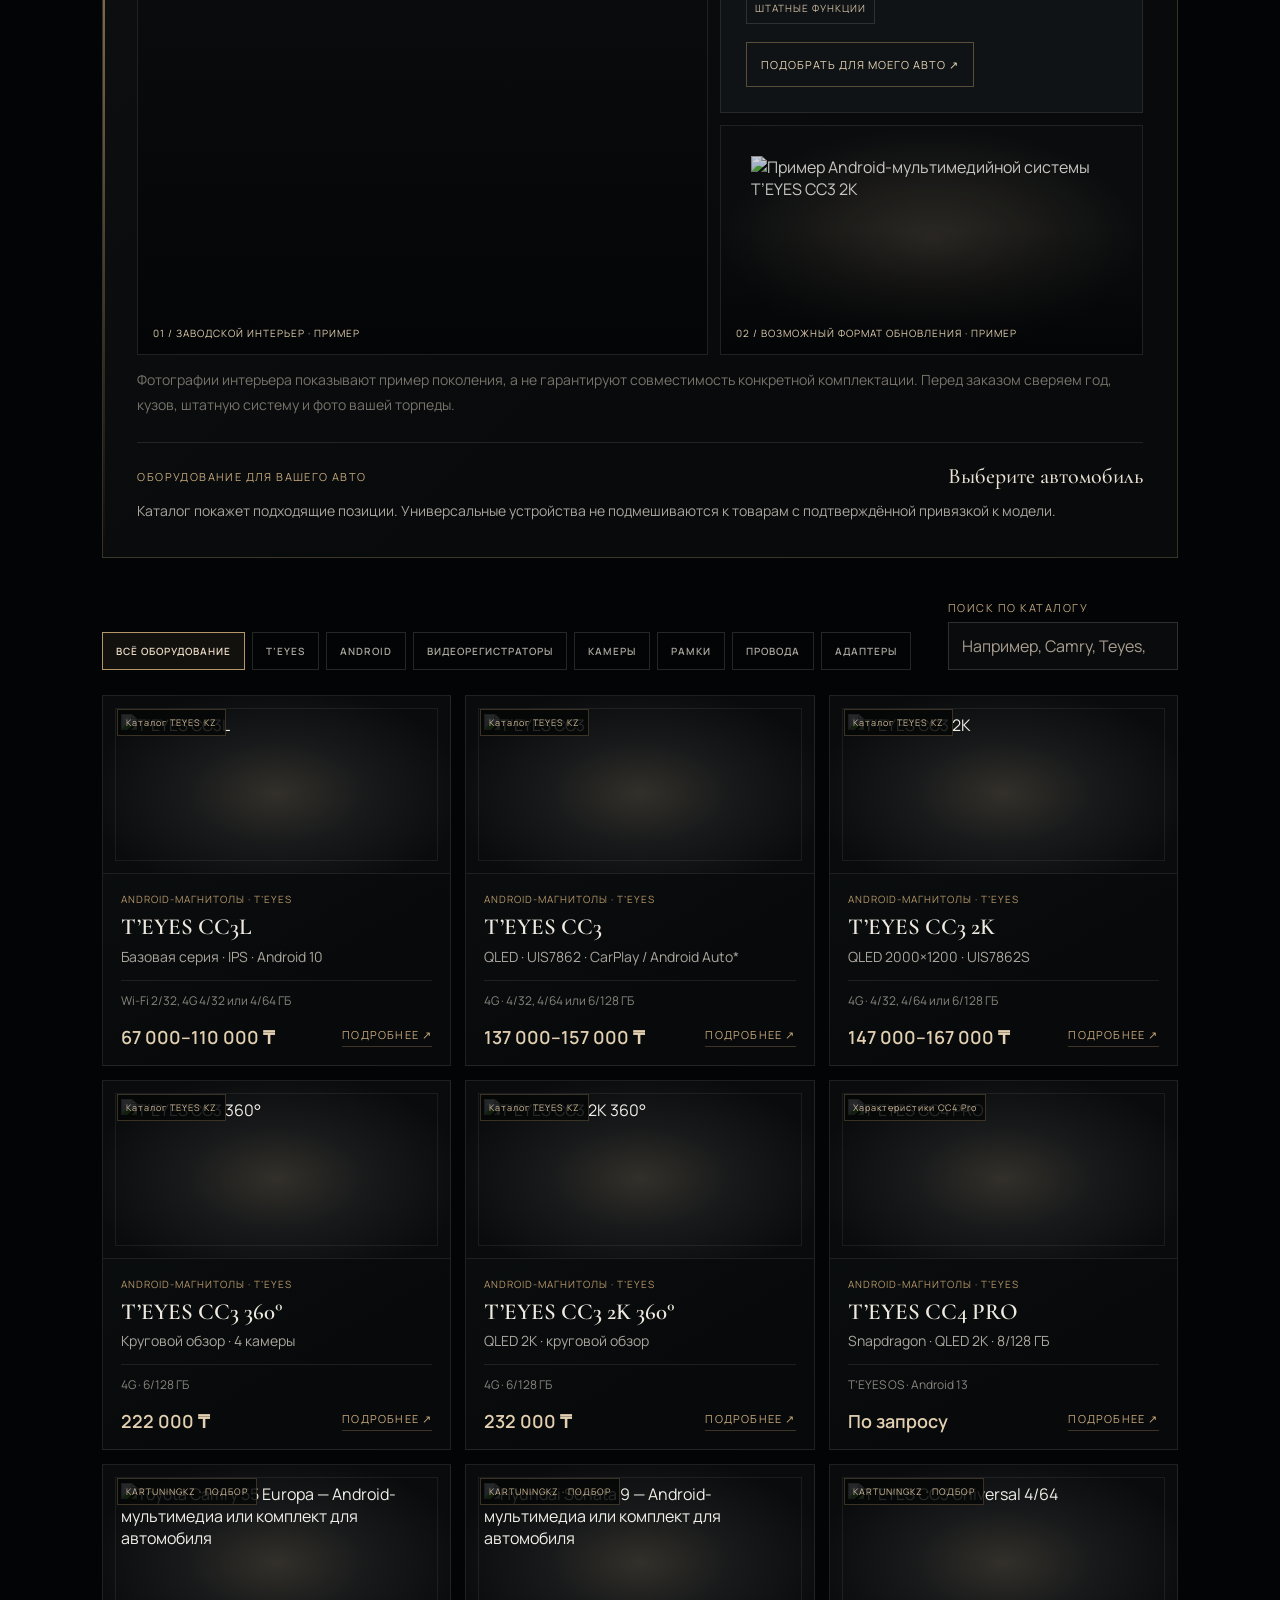
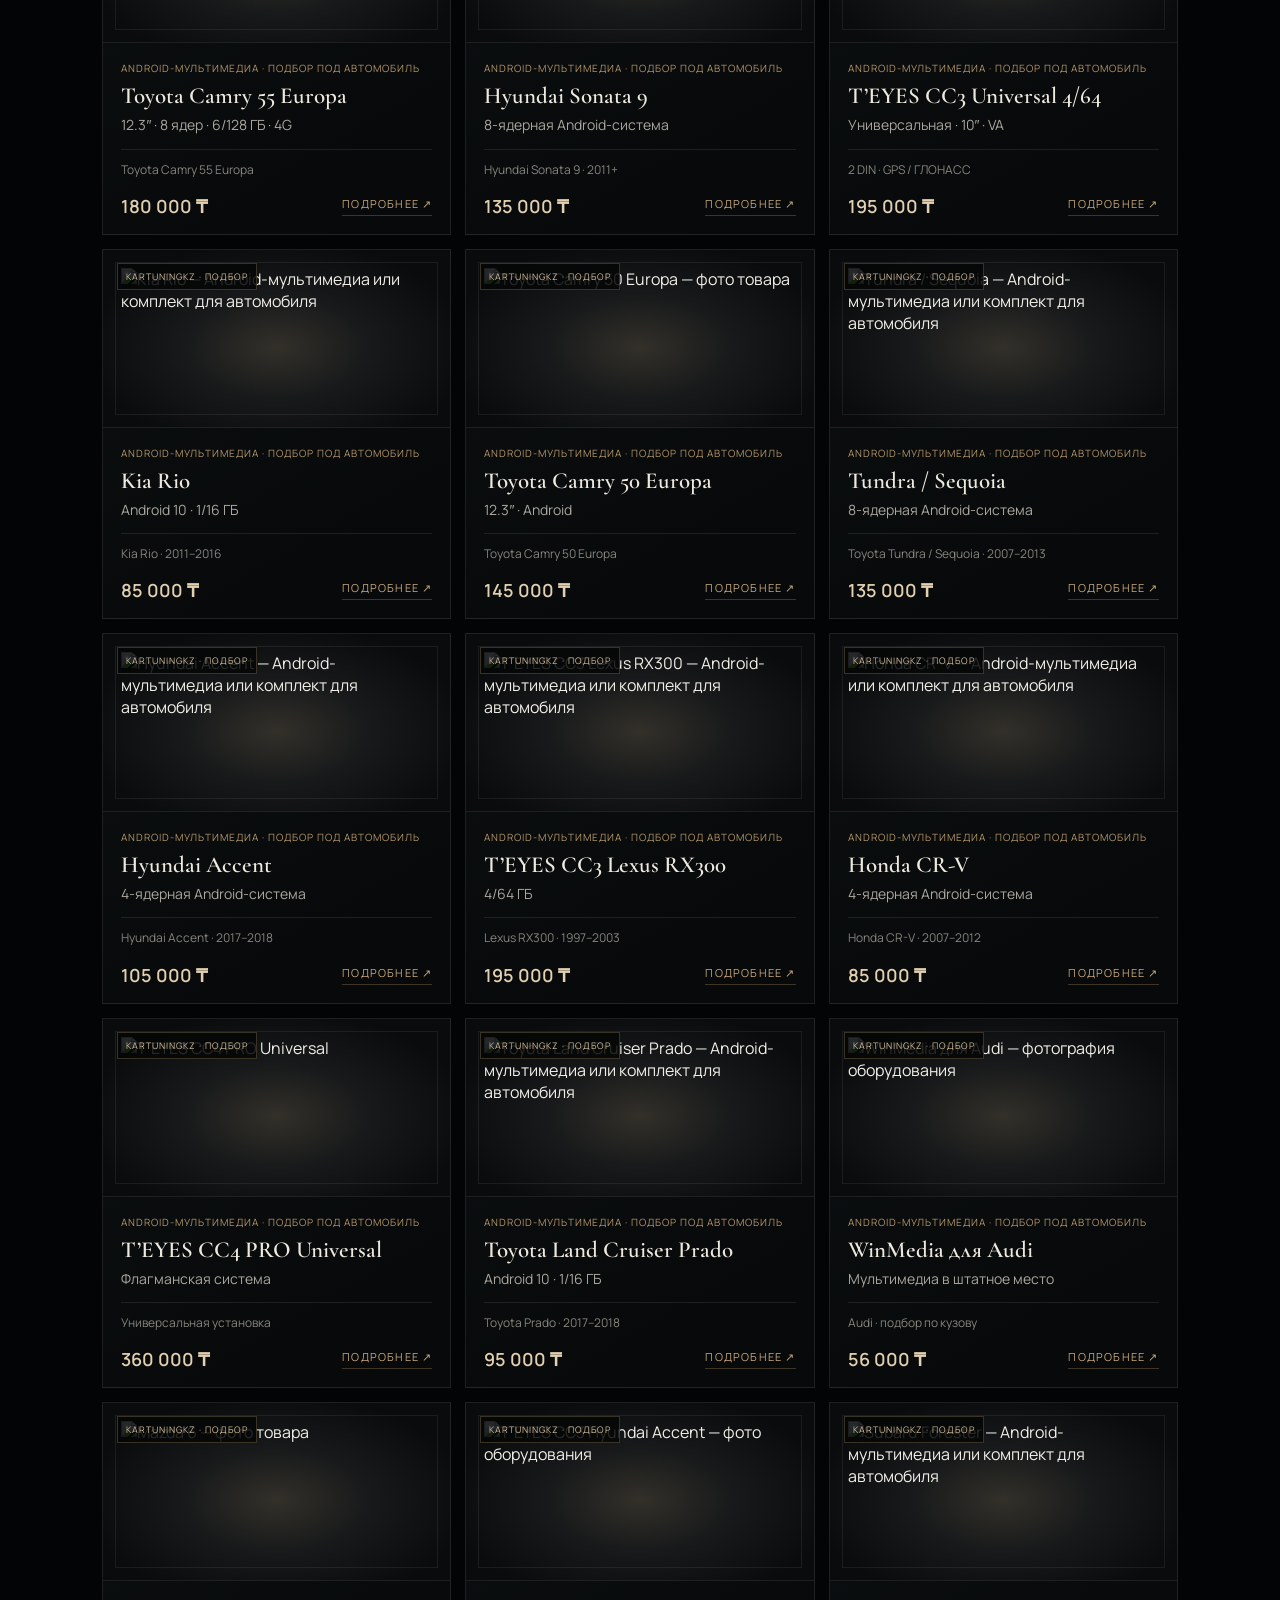
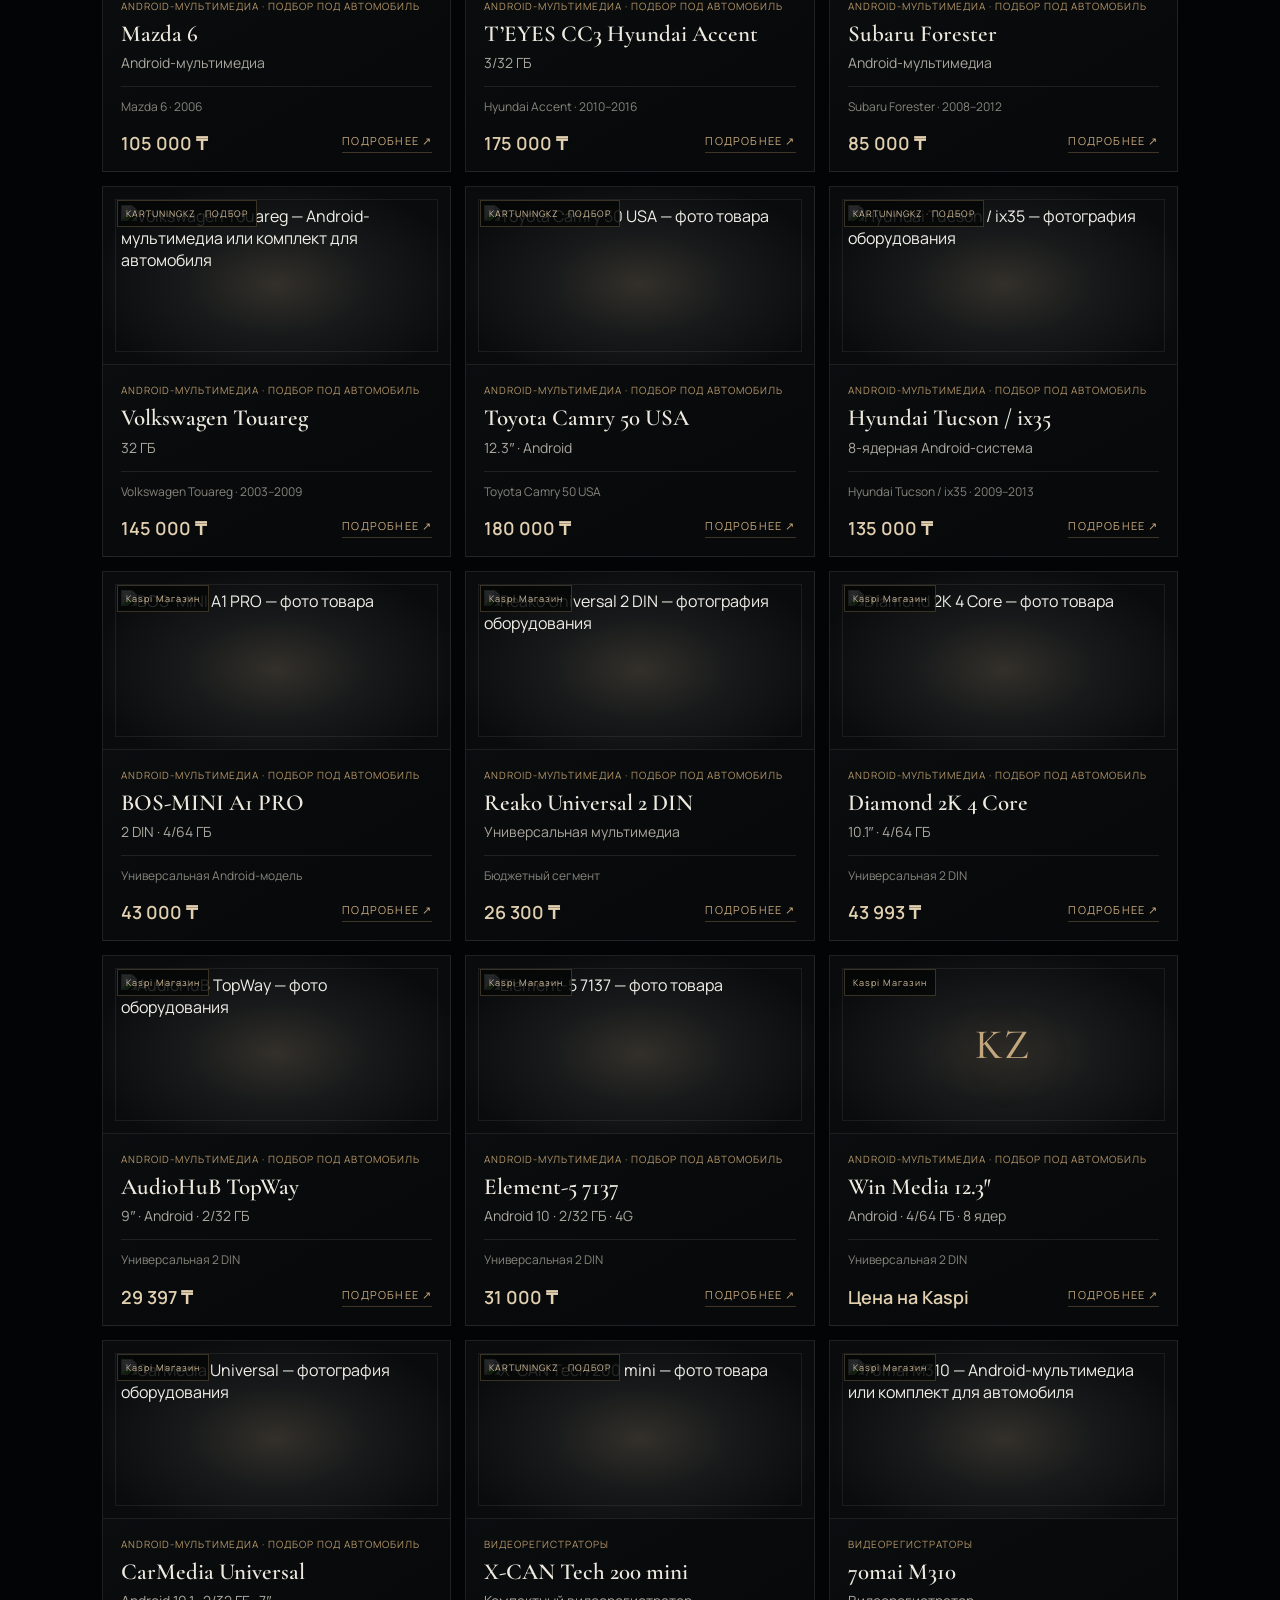
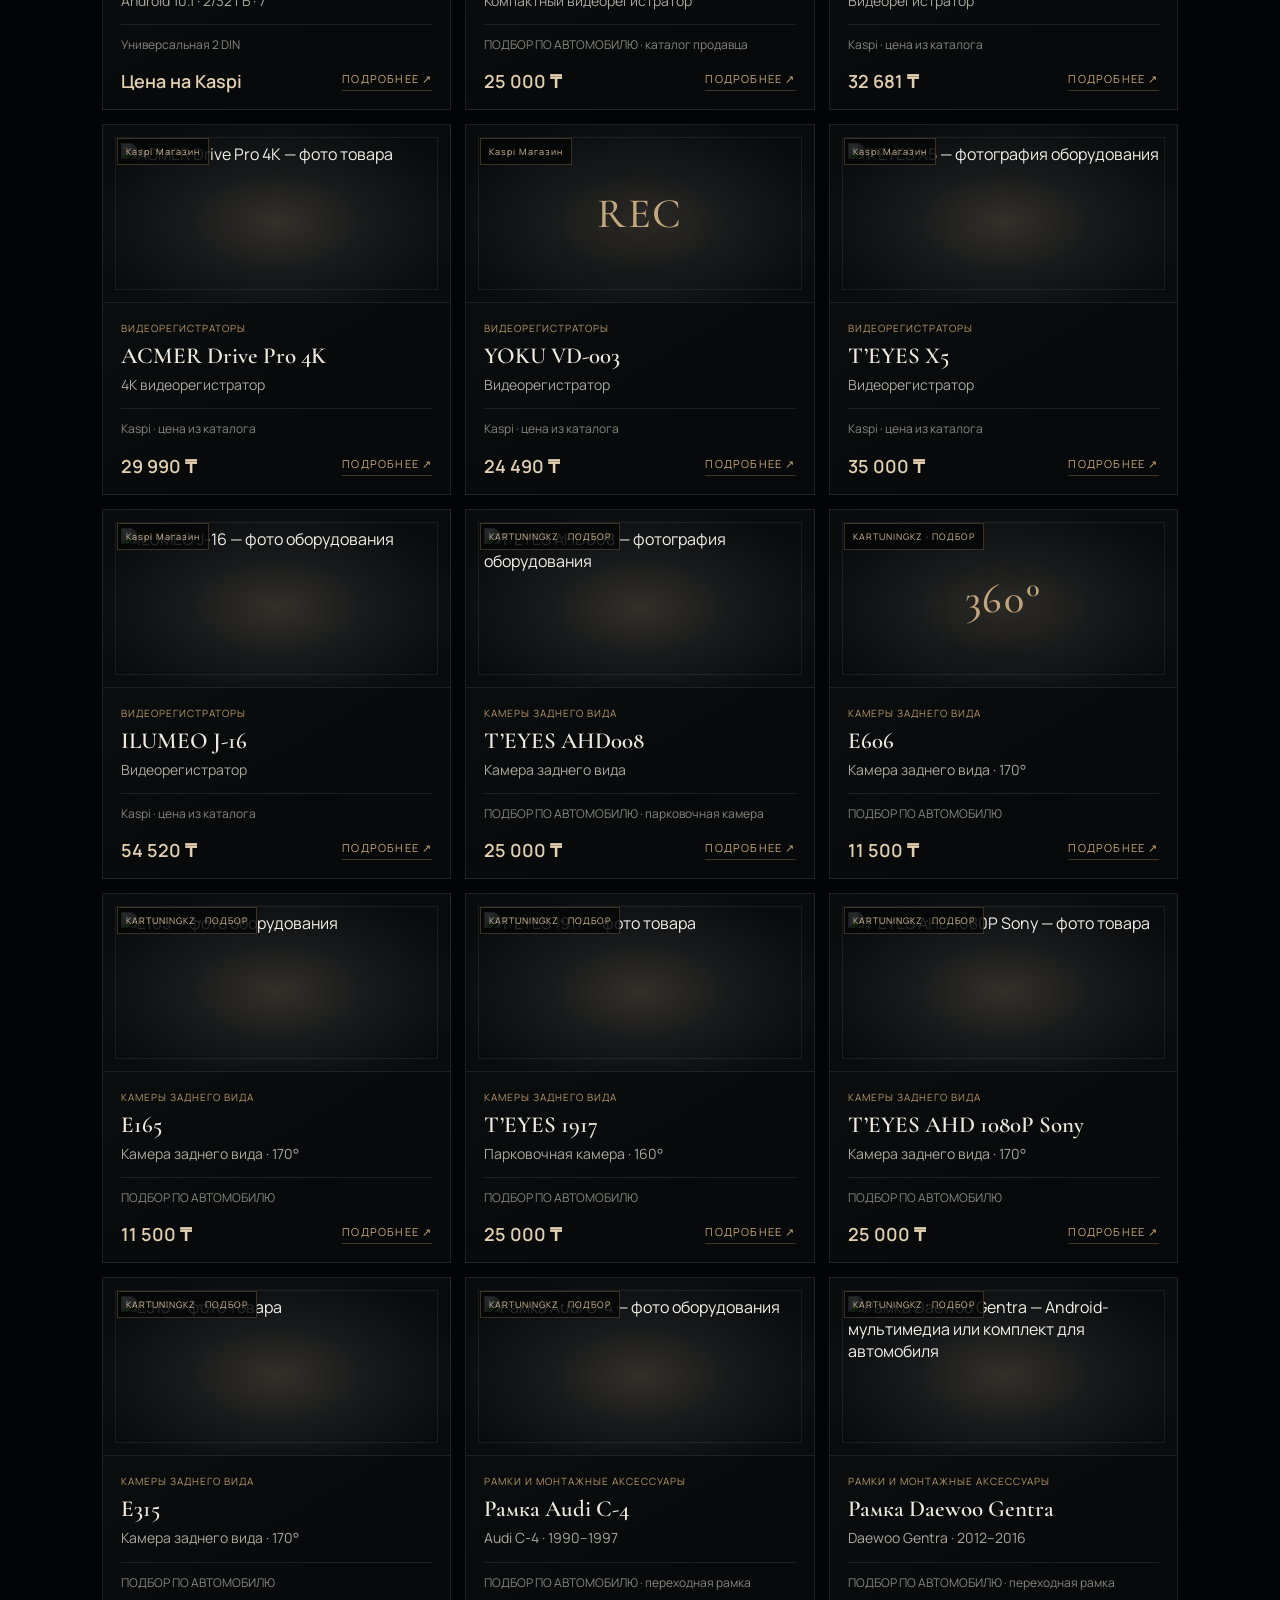
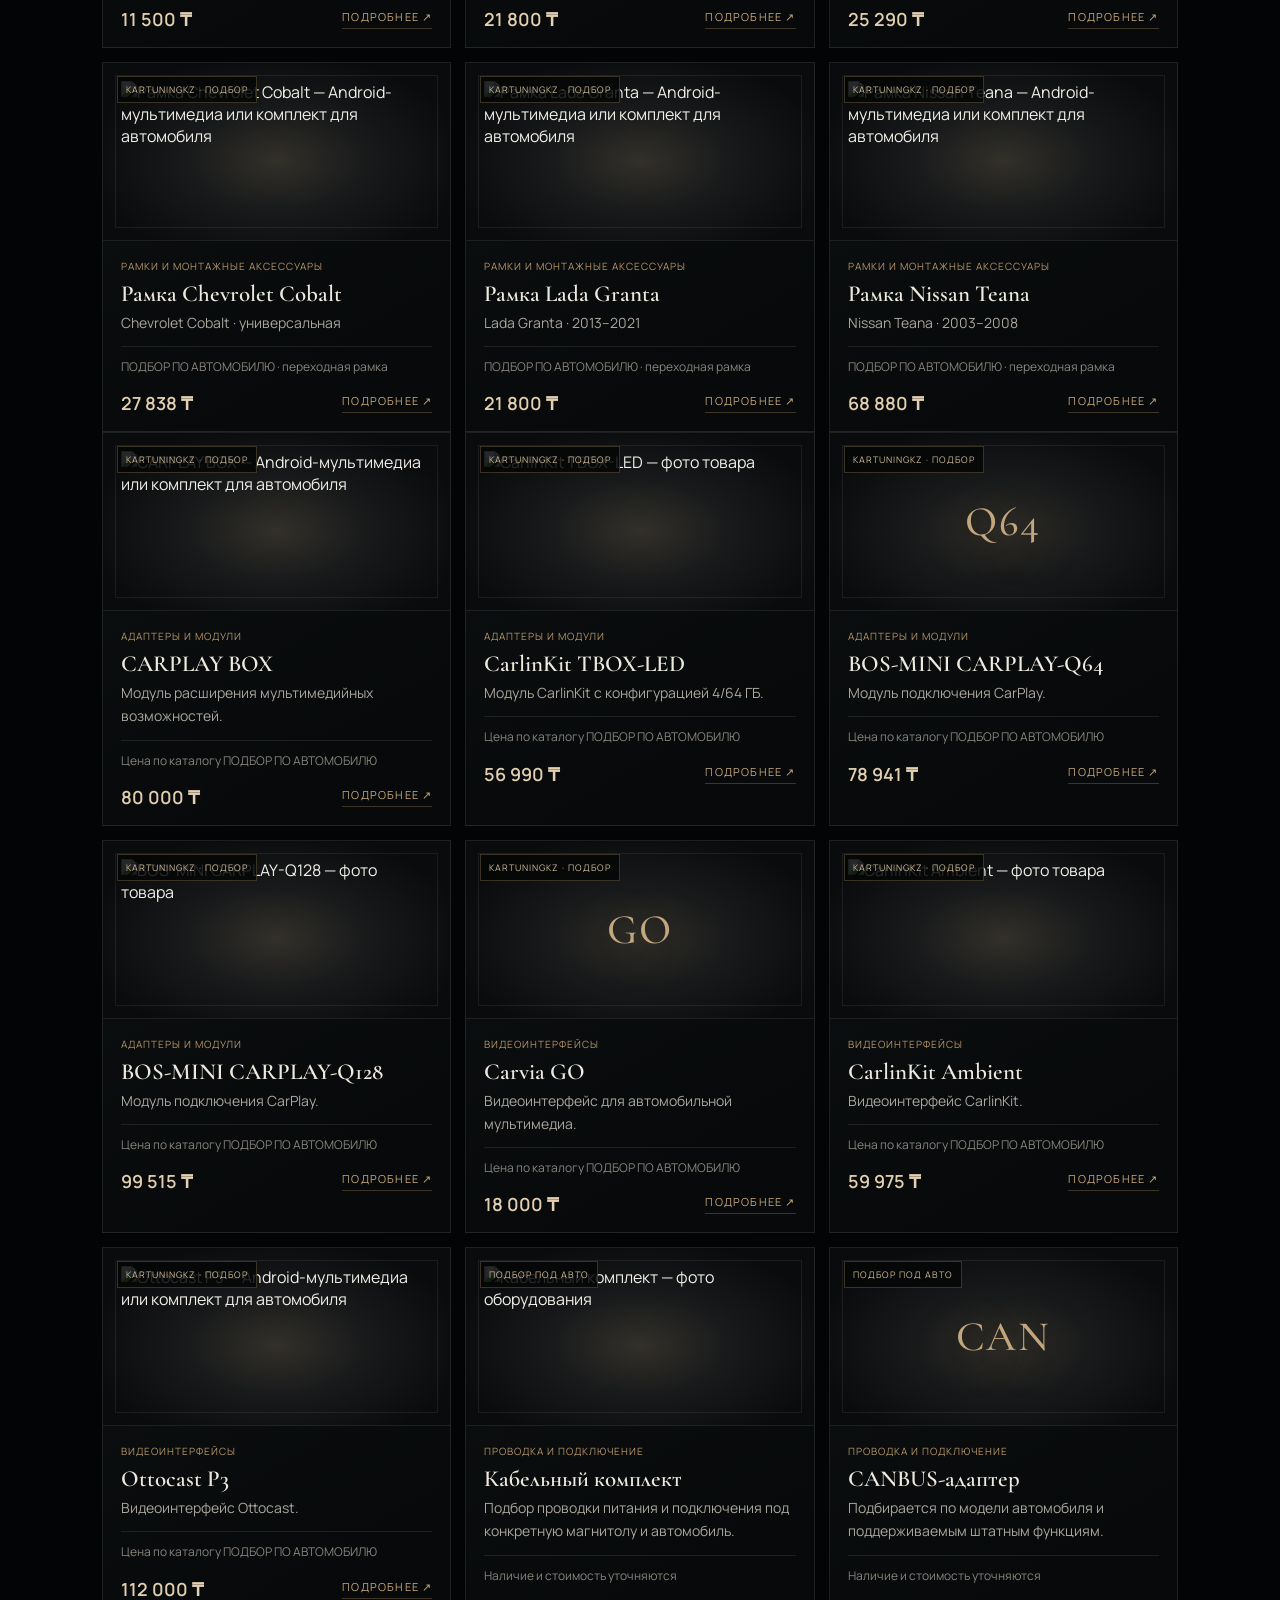
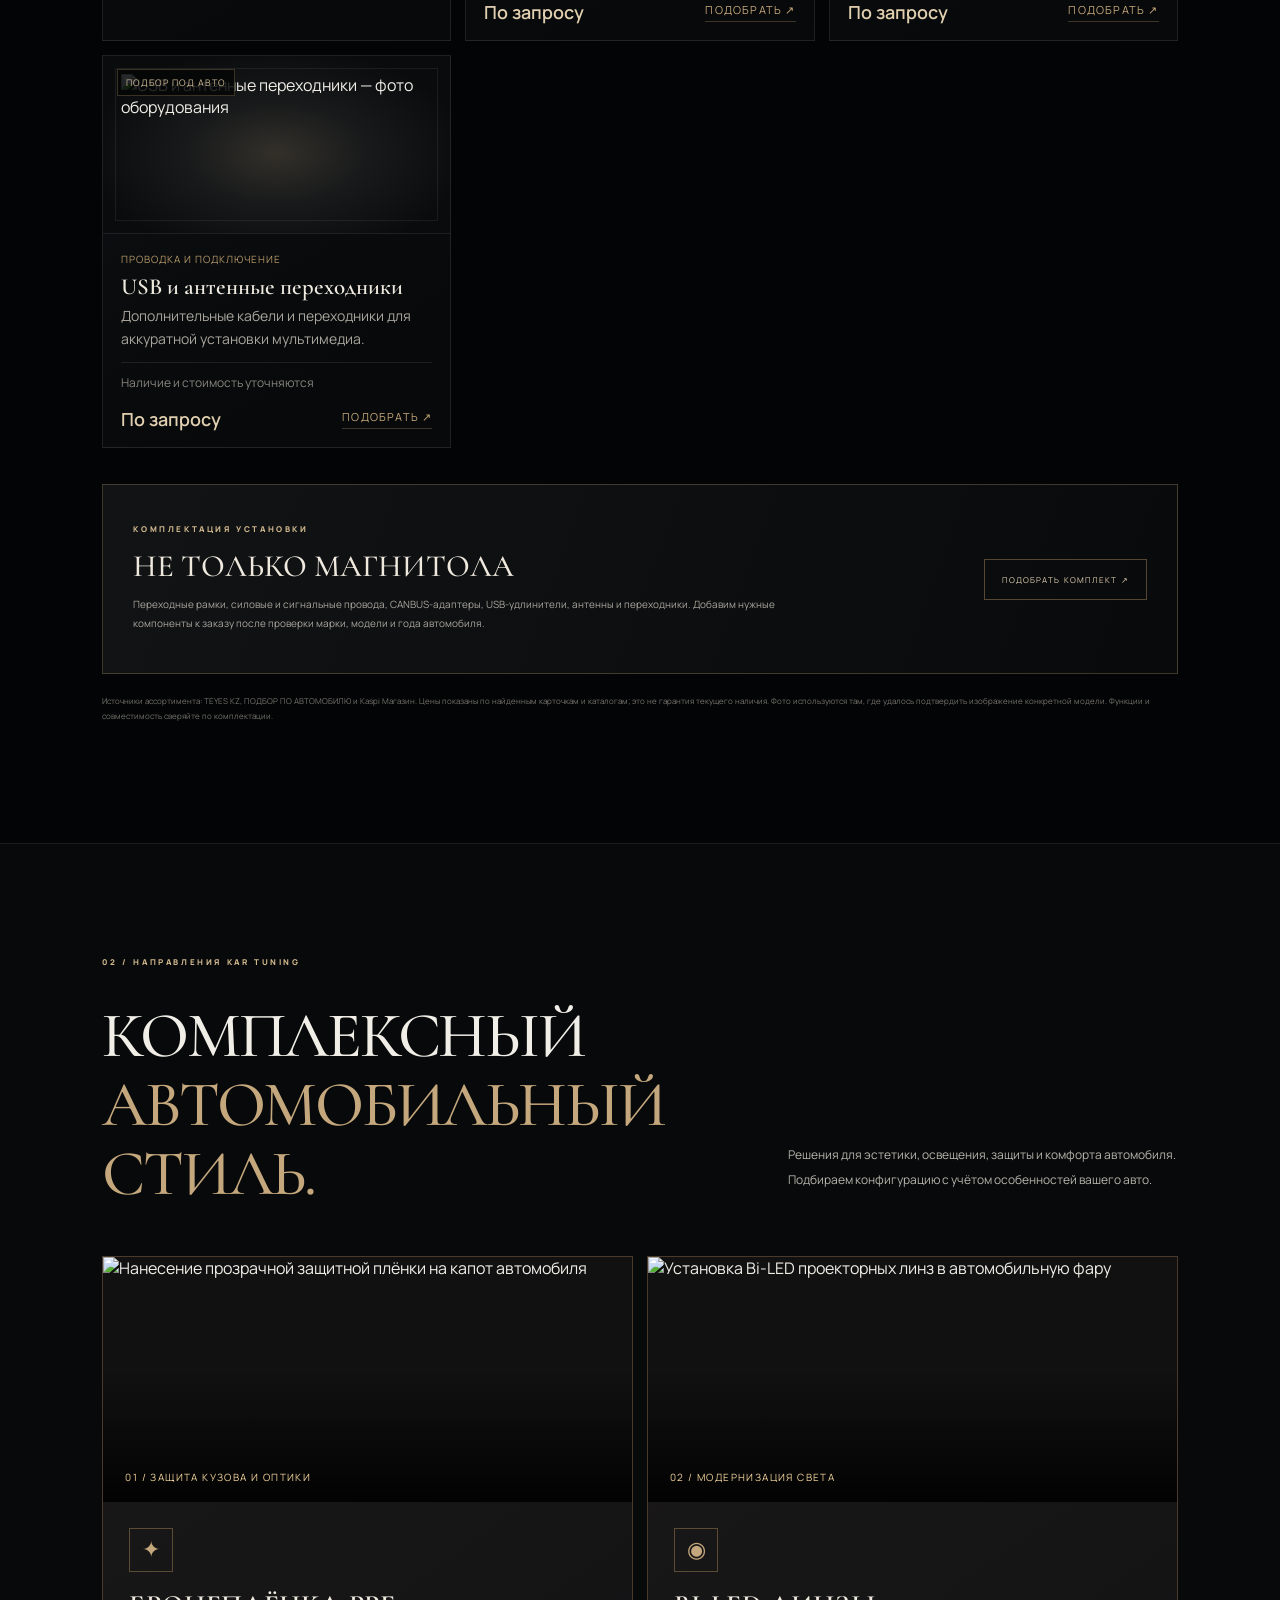
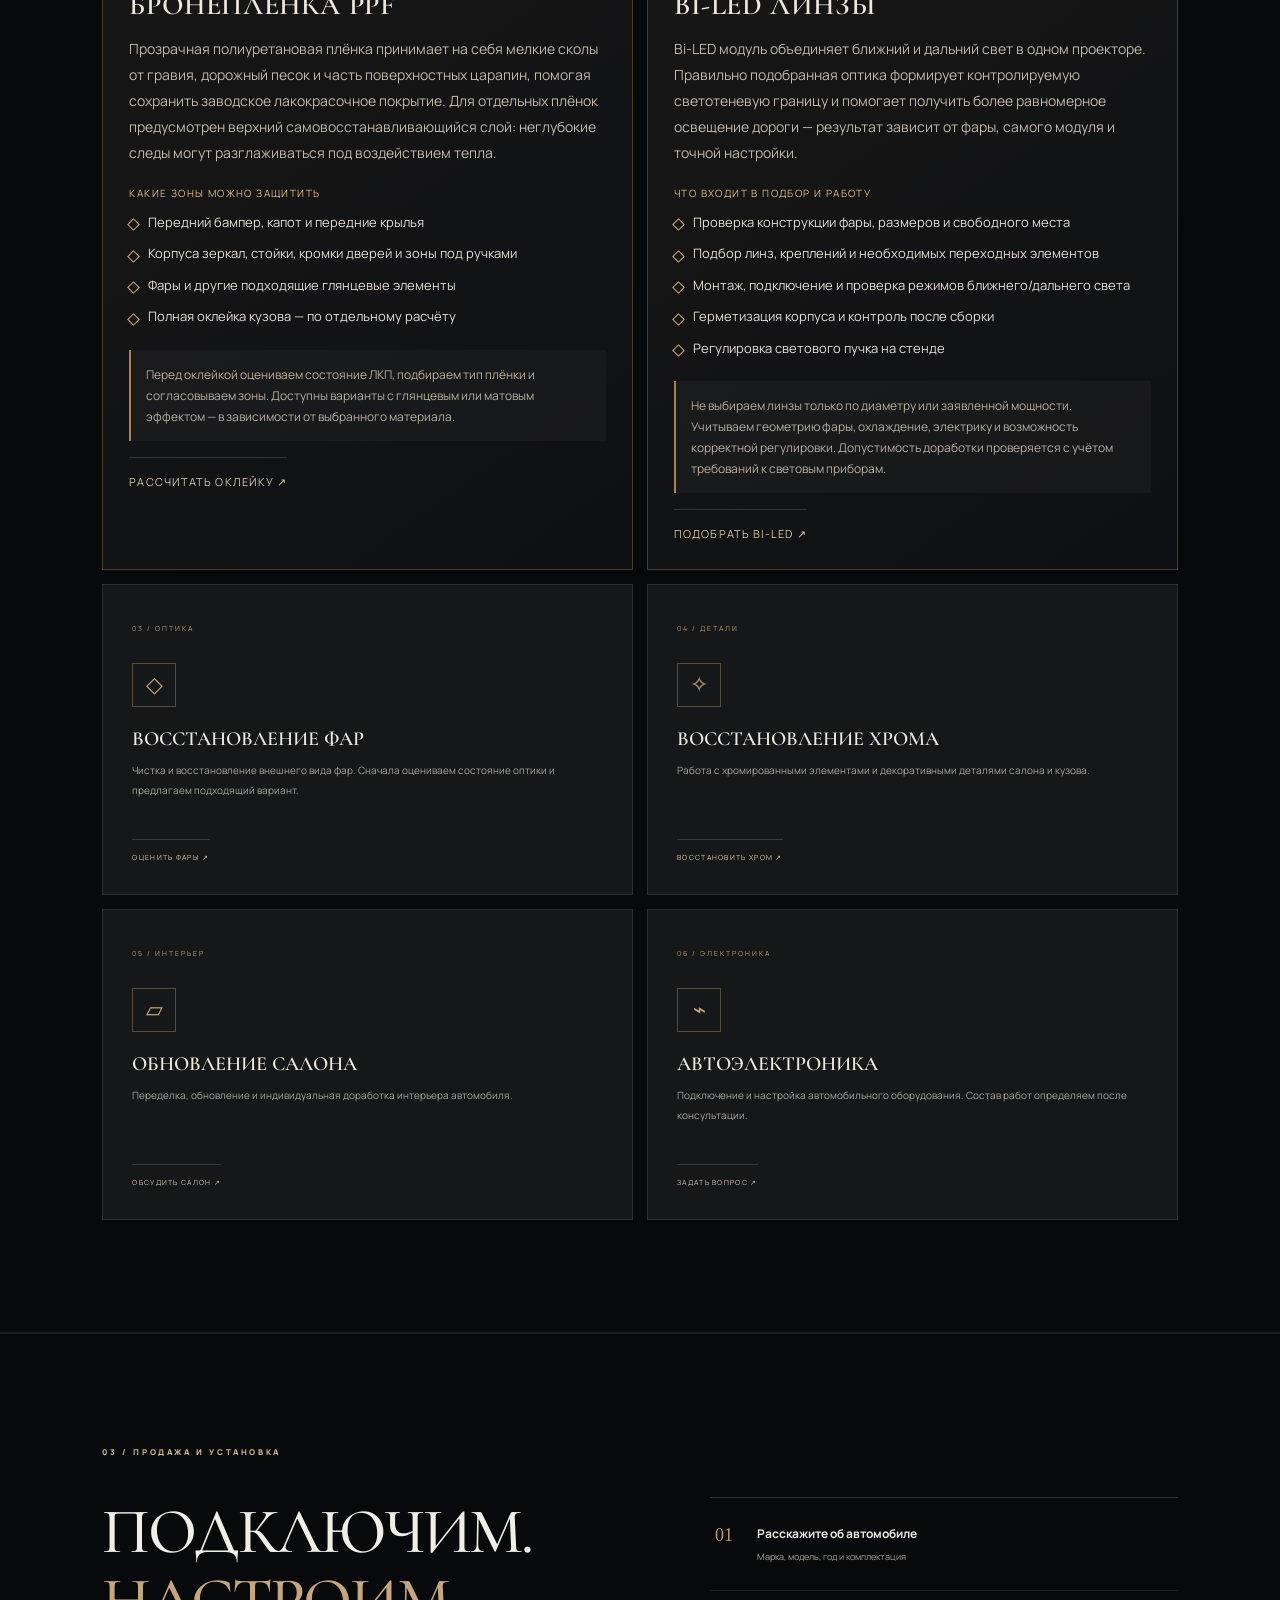
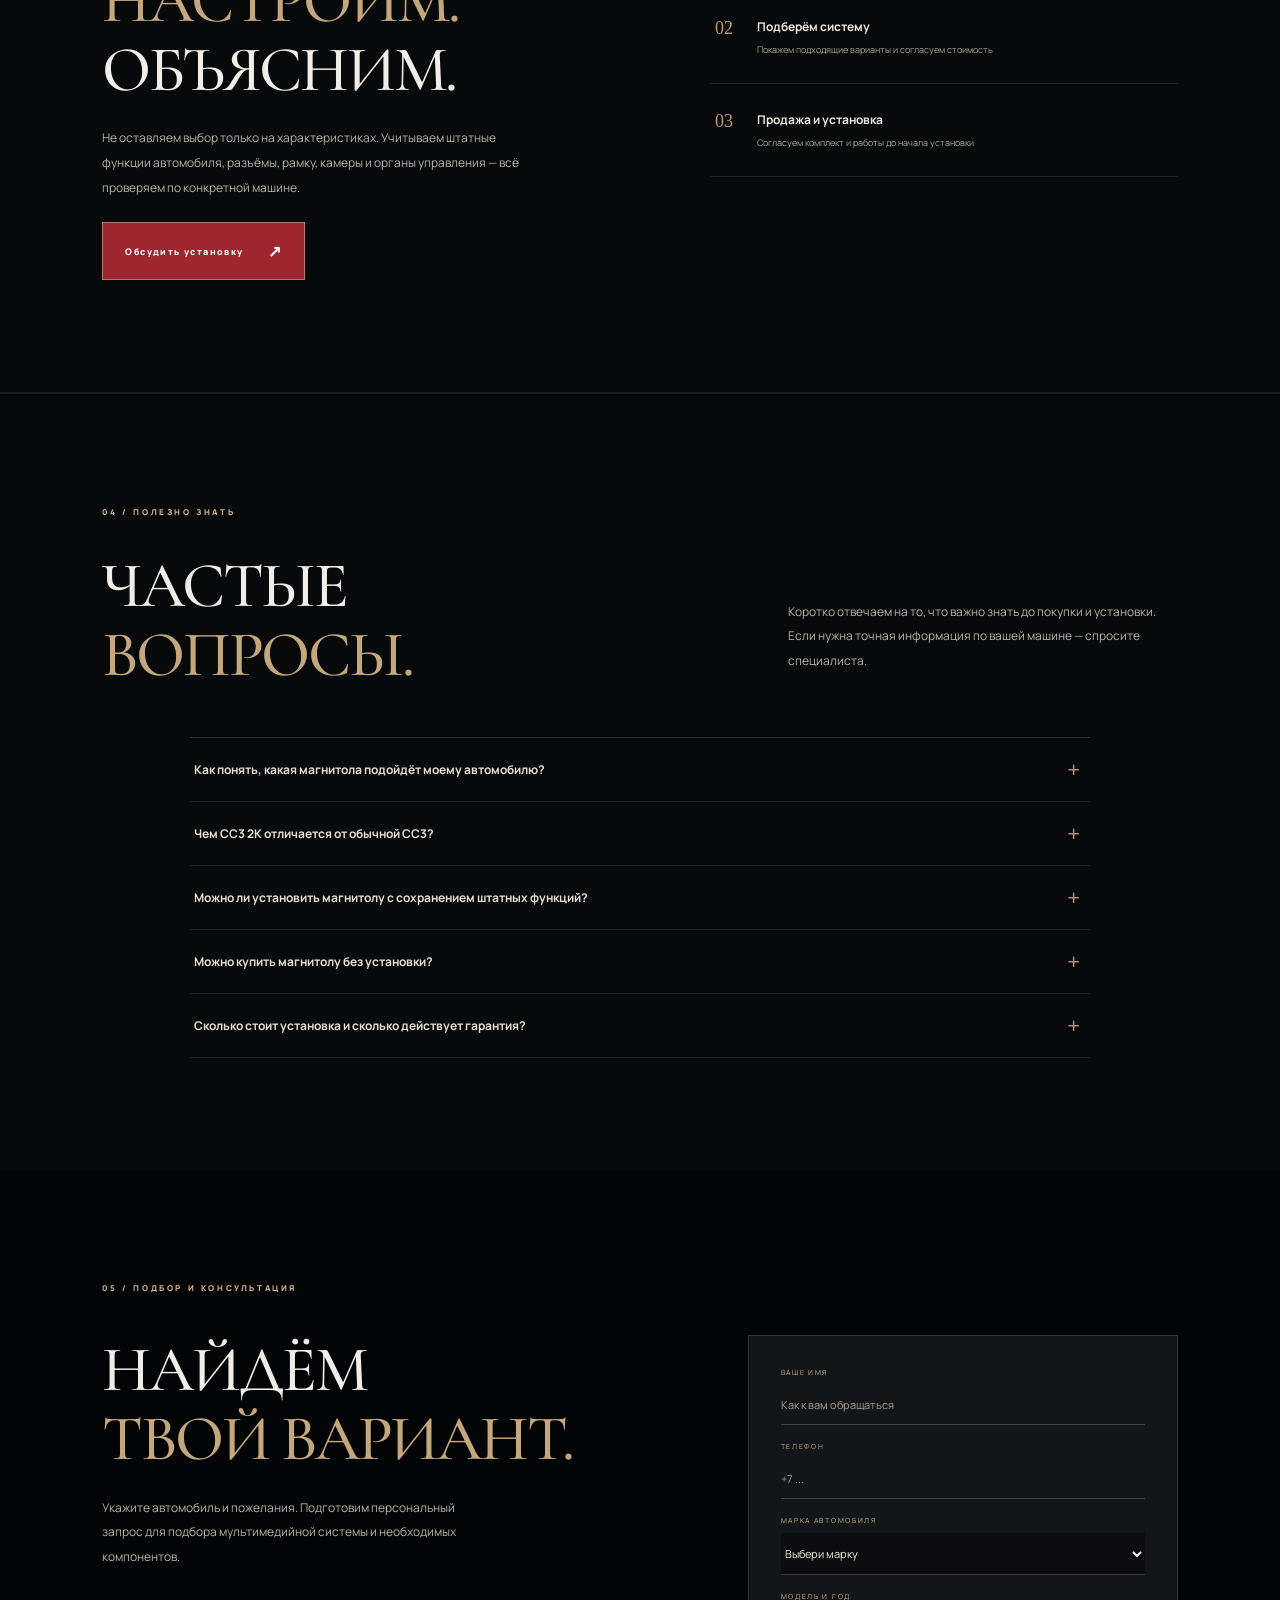
==== commit fcd6d405: "Add model-matched images for cameras, fascia and wiring kits" ====
--- a/index.html
+++ b/index.html
@@ -92,7 +92,7 @@
  <div class="store-copy"><div class="store-kicker">Android-магнитолы · T’EYES</div><h3>T’EYES CC4 PRO</h3><p>Snapdragon · QLED 2K · 8/128 ГБ</p><div class="store-fit">T’EYES OS · Android 13</div><div class="store-buy"><strong>По запросу</strong><a href="https://teyescc4.kz/">ПОДРОБНЕЕ ↗</a></div></div></article>
 <article class="store-card" data-category="android" data-search="toyota camry 55 europa 12.3″ · 8 ядер · 6/128 гб · 4g toyota camry 55 europa" data-makes="Toyota" data-models="Camry 55">
  <a class="store-media" href="#contact" aria-label="Открыть Toyota Camry 55 Europa">
- <img src="https://images.satu.kz/240332925_w640_h640_android-magnitola-toyota.jpg" alt="Toyota Camry 55 Europa — Android-мультимедиа или комплект для автомобиля" loading="lazy">
+ <img src="https://www.empirewarehouse.co.uk/cdn/shop/files/Toyota-Camry-XV50-android-screen-upgrade-and-wireless-apple-carplay-autostyle-uk-1_3.png?v=1768912803&width=1946" alt="Toyota Camry 55 Europa — Android-мультимедиа или комплект для автомобиля" loading="lazy">
  <span class="store-source">KARTUNINGKZ · ПОДБОР</span></a>
  <div class="store-copy"><div class="store-kicker">Android-мультимедиа · подбор под автомобиль</div><h3>Toyota Camry 55 Europa</h3><p>12.3″ · 8 ядер · 6/128 ГБ · 4G</p><div class="store-fit">Toyota Camry 55 Europa</div><div class="store-buy"><strong>180 000 ₸</strong><a href="#contact">ПОДРОБНЕЕ ↗</a></div></div></article>
 <article class="store-card" data-category="android" data-search="hyundai sonata 9 8-ядерная android-система hyundai sonata 9 · 2011+" data-makes="Hyundai" data-models="Sonata 9">
@@ -157,7 +157,7 @@
  <div class="store-copy"><div class="store-kicker">Android-мультимедиа · подбор под автомобиль</div><h3>Mazda 6</h3><p>Android-мультимедиа</p><div class="store-fit">Mazda 6 · 2006</div><div class="store-buy"><strong>105 000 ₸</strong><a href="#contact">ПОДРОБНЕЕ ↗</a></div></div></article>
 <article class="store-card" data-category="android" data-search="t’eyes cc3 hyundai accent 3/32 гб hyundai accent · 2010–2016" data-makes="Hyundai" data-models="Accent">
  <a class="store-media" href="#contact" aria-label="Открыть T’EYES CC3 Hyundai Accent">
- <span class="store-glyph">KZ</span>
+ <img src="https://teyes.ua/image/cache/catalog/product/21513/21513-cc3-2k-432-1000x1000.jpg" alt="T’EYES CC3 Hyundai Accent — фото оборудования" loading="lazy">
  <span class="store-source">KARTUNINGKZ · ПОДБОР</span></a>
  <div class="store-copy"><div class="store-kicker">Android-мультимедиа · подбор под автомобиль</div><h3>T’EYES CC3 Hyundai Accent</h3><p>3/32 ГБ</p><div class="store-fit">Hyundai Accent · 2010–2016</div><div class="store-buy"><strong>175 000 ₸</strong><a href="#contact">ПОДРОБНЕЕ ↗</a></div></div></article>
 <article class="store-card" data-category="android" data-search="subaru forester android-мультимедиа subaru forester · 2008–2012" data-makes="Subaru" data-models="Forester">
@@ -197,7 +197,7 @@
  <div class="store-copy"><div class="store-kicker">Android-мультимедиа · подбор под автомобиль</div><h3>Diamond 2K 4 Core</h3><p>10.1″ · 4/64 ГБ</p><div class="store-fit">Универсальная 2 DIN</div><div class="store-buy"><strong>43 993 ₸</strong><a href="https://kaspi.kz/shop/c/head%20units/brand-nakamichi/?q=%3AHead+units%2AStandard+size%3A2+DIN">ПОДРОБНЕЕ ↗</a></div></div></article>
 <article class="store-card" data-category="android" data-search="audiohub topway 9″ · android · 2/32 гб универсальная 2 din" data-makes="universal" data-models="Универсальное оборудование">
  <a class="store-media" href="https://kaspi.kz/shop/c/head%20units/brand-nakamichi/?q=%3AHead+units%2AStandard+size%3A2+DIN" aria-label="Открыть AudioHuB TopWay">
- <span class="store-glyph">KZ</span>
+ <img src="https://ireland.apollo.olxcdn.com/v1/files/gsvjkj4ukbfg3-UA/image%3Bs%3D1000x750" alt="AudioHuB TopWay — фото оборудования" loading="lazy">
  <span class="store-source">Kaspi Магазин</span></a>
  <div class="store-copy"><div class="store-kicker">Android-мультимедиа · подбор под автомобиль</div><h3>AudioHuB TopWay</h3><p>9″ · Android · 2/32 ГБ</p><div class="store-fit">Универсальная 2 DIN</div><div class="store-buy"><strong>29 397 ₸</strong><a href="https://kaspi.kz/shop/c/head%20units/brand-nakamichi/?q=%3AHead+units%2AStandard+size%3A2+DIN">ПОДРОБНЕЕ ↗</a></div></div></article>
 <article class="store-card" data-category="android" data-search="element-5 7137 android 10 · 2/32 гб · 4g универсальная 2 din" data-makes="universal" data-models="Универсальное оборудование">
@@ -227,7 +227,7 @@
  <div class="store-copy"><div class="store-kicker">Видеорегистраторы</div><h3>70mai M310</h3><p>Видеорегистратор</p><div class="store-fit">Kaspi · цена из каталога</div><div class="store-buy"><strong>32 681 ₸</strong><a href="https://kaspi.kz/shop/makanchi/c/dvrs/">ПОДРОБНЕЕ ↗</a></div></div></article>
 <article class="store-card" data-category="dvr" data-search="acmer drive pro 4k 4k видеорегистратор kaspi · цена из каталога" data-makes="universal" data-models="Универсальное оборудование">
  <a class="store-media" href="https://kaspi.kz/shop/mynbaevo/c/dvrs/" aria-label="Открыть ACMER Drive Pro 4K">
- <img src="https://resources.cdn-kaspi.kz/img/m/p/p80/pb3/83185355.jpeg?format=gallery-large" alt="ACMER Drive Pro 4K — фото товара" loading="lazy">
+ <img src="https://dbshop.ru/upload/iblock/74d/hvp5nzxwx3frheanlg6j3qh4b3bintnx.jpg" alt="ACMER Drive Pro 4K — фото товара" loading="lazy">
  <span class="store-source">Kaspi Магазин</span></a>
  <div class="store-copy"><div class="store-kicker">Видеорегистраторы</div><h3>ACMER Drive Pro 4K</h3><p>4K видеорегистратор</p><div class="store-fit">Kaspi · цена из каталога</div><div class="store-buy"><strong>29 990 ₸</strong><a href="https://kaspi.kz/shop/mynbaevo/c/dvrs/">ПОДРОБНЕЕ ↗</a></div></div></article>
 <article class="store-card" data-category="dvr" data-search="yoku vd-003 видеорегистратор kaspi · цена из каталога" data-makes="universal" data-models="Универсальное оборудование">
@@ -242,7 +242,7 @@
  <div class="store-copy"><div class="store-kicker">Видеорегистраторы</div><h3>T’EYES X5</h3><p>Видеорегистратор</p><div class="store-fit">Kaspi · цена из каталога</div><div class="store-buy"><strong>35 000 ₸</strong><a href="https://kaspi.kz/shop/mynbaevo/c/dvrs/">ПОДРОБНЕЕ ↗</a></div></div></article>
 <article class="store-card" data-category="dvr" data-search="ilumeo j-16 видеорегистратор kaspi · цена из каталога" data-makes="universal" data-models="Универсальное оборудование">
  <a class="store-media" href="https://kaspi.kz/shop/mynbaevo/c/dvrs/" aria-label="Открыть ILUMEO J-16">
- <span class="store-glyph">REC</span>
+ <img src="https://www.cdiscount.com/pdt2/7/7/0/1/700x700/aut6715419829770/rw/j16-voiture-dvr-enregistreur-video-camera-de-table.jpg" alt="ILUMEO J-16 — фото оборудования" loading="lazy">
  <span class="store-source">Kaspi Магазин</span></a>
  <div class="store-copy"><div class="store-kicker">Видеорегистраторы</div><h3>ILUMEO J-16</h3><p>Видеорегистратор</p><div class="store-fit">Kaspi · цена из каталога</div><div class="store-buy"><strong>54 520 ₸</strong><a href="https://kaspi.kz/shop/mynbaevo/c/dvrs/">ПОДРОБНЕЕ ↗</a></div></div></article>
 <article class="store-card" data-category="camera" data-search="t’eyes ahd008 камера заднего вида · парковочная камера" data-makes="universal" data-models="Универсальное оборудование">
@@ -257,7 +257,7 @@
  <div class="store-copy"><div class="store-kicker">Камеры заднего вида</div><h3>E606</h3><p>Камера заднего вида · 170°</p><div class="store-fit">ПОДБОР ПО АВТОМОБИЛЮ</div><div class="store-buy"><strong>11 500 ₸</strong><a href="#contact">ПОДРОБНЕЕ ↗</a></div></div></article>
 <article class="store-card" data-category="camera" data-search="e165 камера заднего вида · 170°" data-makes="universal" data-models="Универсальное оборудование">
  <a class="store-media" href="#contact" aria-label="Открыть E165">
- <span class="store-glyph">360°</span>
+ <img src="https://myshop.kz/wa-data/public/shop/products/45/09/945/images/5551/5551.750.jpg" alt="E165 — фото оборудования" loading="lazy">
  <span class="store-source">KARTUNINGKZ · ПОДБОР</span></a>
  <div class="store-copy"><div class="store-kicker">Камеры заднего вида</div><h3>E165</h3><p>Камера заднего вида · 170°</p><div class="store-fit">ПОДБОР ПО АВТОМОБИЛЮ</div><div class="store-buy"><strong>11 500 ₸</strong><a href="#contact">ПОДРОБНЕЕ ↗</a></div></div></article>
 <article class="store-card" data-category="camera" data-search="t’eyes 1917 парковочная камера · 160°" data-makes="universal" data-models="Универсальное оборудование">
@@ -277,7 +277,7 @@
  <div class="store-copy"><div class="store-kicker">Камеры заднего вида</div><h3>E315</h3><p>Камера заднего вида · 170°</p><div class="store-fit">ПОДБОР ПО АВТОМОБИЛЮ</div><div class="store-buy"><strong>11 500 ₸</strong><a href="#contact">ПОДРОБНЕЕ ↗</a></div></div></article>
 <article class="store-card" data-category="frame" data-search="рамка audi c-4 audi c-4 · 1990–1997 · переходная рамка" data-makes="Audi" data-models="Audi C4">
  <a class="store-media" href="#contact" aria-label="Открыть Рамка Audi C-4">
- <span class="store-glyph">FIT</span>
+ <img src="https://cdn.onbuy.com/product/a0997903d5ae4719a3eb98a02b2a1abd/500-500/pnknyqw.jpg" alt="Рамка Audi C-4 — фото оборудования" loading="lazy">
  <span class="store-source">KARTUNINGKZ · ПОДБОР</span></a>
  <div class="store-copy"><div class="store-kicker">Рамки и монтажные аксессуары</div><h3>Рамка Audi C-4</h3><p>Audi C-4 · 1990–1997</p><div class="store-fit">ПОДБОР ПО АВТОМОБИЛЮ · переходная рамка</div><div class="store-buy"><strong>21 800 ₸</strong><a href="#contact">ПОДРОБНЕЕ ↗</a></div></div></article>
 <article class="store-card" data-category="frame" data-search="рамка daewoo gentra daewoo gentra · 2012–2016 · переходная рамка" data-makes="Daewoo" data-models="Gentra">
@@ -309,16 +309,16 @@
 <article class="store-card" data-category="accessory" data-search="carvia go видеоинтерфейс" data-makes="universal" data-models="Универсальное оборудование"><a class="store-media" href="#contact"><span class="store-glyph">GO</span><span class="store-source">KARTUNINGKZ · ПОДБОР</span></a><div class="store-copy"><div class="store-kicker">Видеоинтерфейсы</div><h3>Carvia GO</h3><p>Видеоинтерфейс для автомобильной мультимедиа.</p><div class="store-fit">Цена по каталогу ПОДБОР ПО АВТОМОБИЛЮ</div><div class="store-buy"><strong>18 000 ₸</strong><a href="#contact">ПОДРОБНЕЕ ↗</a></div></div></article>
 <article class="store-card" data-category="accessory" data-search="carlinkit ambient видеоинтерфейс" data-makes="universal" data-models="Универсальное оборудование"><a class="store-media" href="#contact"><img src="https://a.allegroimg.com/s512/11ba2c/26cab4f7467e8682cbe85d2eb9e0/CARLINKIT-CARPLAY-ANDROID-AUTO-TBOX-AMBIENT-RGB-APPLE-CARLINK-SIM-4-64GB" alt="CarlinKit Ambient — фото товара" loading="lazy"><span class="store-source">KARTUNINGKZ · ПОДБОР</span></a><div class="store-copy"><div class="store-kicker">Видеоинтерфейсы</div><h3>CarlinKit Ambient</h3><p>Видеоинтерфейс CarlinKit.</p><div class="store-fit">Цена по каталогу ПОДБОР ПО АВТОМОБИЛЮ</div><div class="store-buy"><strong>59 975 ₸</strong><a href="#contact">ПОДРОБНЕЕ ↗</a></div></div></article>
 <article class="store-card" data-category="accessory" data-search="ottocast p3 видеоинтерфейс" data-makes="universal" data-models="Универсальное оборудование"><a class="store-media" href="#contact"><img src="https://soh.com.ua/storage/products/465x465_5EQNGr1Lzgsm6JhyNoWSSt0JHiQ45kxFoUmiwaxg.jpg" alt="Ottocast P3 — Android-мультимедиа или комплект для автомобиля" loading="lazy"><span class="store-source">KARTUNINGKZ · ПОДБОР</span></a><div class="store-copy"><div class="store-kicker">Видеоинтерфейсы</div><h3>Ottocast P3</h3><p>Видеоинтерфейс Ottocast.</p><div class="store-fit">Цена по каталогу ПОДБОР ПО АВТОМОБИЛЮ</div><div class="store-buy"><strong>112 000 ₸</strong><a href="#contact">ПОДРОБНЕЕ ↗</a></div></div></article>
-<article class="store-card" data-category="wire" data-search="проводка кабель подключения питания штатный жгут" data-makes="universal" data-models="Универсальное оборудование"><a class="store-media" href="#contact"><span class="store-glyph">WIRING</span><span class="store-source">ПОДБОР ПОД АВТО</span></a><div class="store-copy"><div class="store-kicker">Проводка и подключение</div><h3>Кабельный комплект</h3><p>Подбор проводки питания и подключения под конкретную магнитолу и автомобиль.</p><div class="store-fit">Наличие и стоимость уточняются</div><div class="store-buy"><strong>По запросу</strong><a href="#contact">ПОДОБРАТЬ ↗</a></div></div></article>
+<article class="store-card" data-category="wire" data-search="проводка кабель подключения питания штатный жгут" data-makes="universal" data-models="Универсальное оборудование"><a class="store-media" href="#contact"><img src="https://image.made-in-china.com/2f0j00TMkGtrsavobq/OEM-Car-Radio-Stereo-Wiring-Harness-Connector-Car-Antenna-Adapter-USB-Cable-for-Different-Car-Brands.webp" alt="Кабельный комплект — фото оборудования" loading="lazy"><span class="store-source">ПОДБОР ПОД АВТО</span></a><div class="store-copy"><div class="store-kicker">Проводка и подключение</div><h3>Кабельный комплект</h3><p>Подбор проводки питания и подключения под конкретную магнитолу и автомобиль.</p><div class="store-fit">Наличие и стоимость уточняются</div><div class="store-buy"><strong>По запросу</strong><a href="#contact">ПОДОБРАТЬ ↗</a></div></div></article>
 <article class="store-card" data-category="wire" data-search="canbus адаптер шина рулевые кнопки" data-makes="universal" data-models="Универсальное оборудование"><a class="store-media" href="#contact"><span class="store-glyph">CAN</span><span class="store-source">ПОДБОР ПОД АВТО</span></a><div class="store-copy"><div class="store-kicker">Проводка и подключение</div><h3>CANBUS-адаптер</h3><p>Подбирается по модели автомобиля и поддерживаемым штатным функциям.</p><div class="store-fit">Наличие и стоимость уточняются</div><div class="store-buy"><strong>По запросу</strong><a href="#contact">ПОДОБРАТЬ ↗</a></div></div></article>
-<article class="store-card" data-category="wire" data-search="usb удлинитель антенна переходник провода" data-makes="universal" data-models="Универсальное оборудование"><a class="store-media" href="#contact"><span class="store-glyph">USB / ANT</span><span class="store-source">ПОДБОР ПОД АВТО</span></a><div class="store-copy"><div class="store-kicker">Проводка и подключение</div><h3>USB и антенные переходники</h3><p>Дополнительные кабели и переходники для аккуратной установки мультимедиа.</p><div class="store-fit">Наличие и стоимость уточняются</div><div class="store-buy"><strong>По запросу</strong><a href="#contact">ПОДОБРАТЬ ↗</a></div></div></article>
+<article class="store-card" data-category="wire" data-search="usb удлинитель антенна переходник провода" data-makes="universal" data-models="Универсальное оборудование"><a class="store-media" href="#contact"><img src="https://image.made-in-china.com/2f0j00TMkGtrsavobq/OEM-Car-Radio-Stereo-Wiring-Harness-Connector-Car-Antenna-Adapter-USB-Cable-for-Different-Car-Brands.webp" alt="USB и антенные переходники — фото оборудования" loading="lazy"><span class="store-source">ПОДБОР ПОД АВТО</span></a><div class="store-copy"><div class="store-kicker">Проводка и подключение</div><h3>USB и антенные переходники</h3><p>Дополнительные кабели и переходники для аккуратной установки мультимедиа.</p><div class="store-fit">Наличие и стоимость уточняются</div><div class="store-buy"><strong>По запросу</strong><a href="#contact">ПОДОБРАТЬ ↗</a></div></div></article>
 </div>
 <div class="accessory-note"><div><span class="section-label">КОМПЛЕКТАЦИЯ УСТАНОВКИ</span><h3>НЕ ТОЛЬКО МАГНИТОЛА</h3><p>Переходные рамки, силовые и сигнальные провода, CANBUS-адаптеры, USB-удлинители, антенны и переходники. Добавим нужные компоненты к заказу после проверки марки, модели и года автомобиля.</p></div><a href="#contact">ПОДОБРАТЬ КОМПЛЕКТ ↗</a></div>
 <p class="source-note">Источники ассортимента: TEYES KZ, ПОДБОР ПО АВТОМОБИЛЮ и Kaspi Магазин. Цены показаны по найденным карточкам и каталогам; это не гарантия текущего наличия. Фото используются там, где удалось подтвердить изображение конкретной модели. Функции и совместимость сверяйте по комплектации.</p>
 </section>
 <section class="services section" id="services"><div class="section-label">02 / НАПРАВЛЕНИЯ KAR TUNING</div><div class="section-head"><h2>КОМПЛЕКСНЫЙ<br><em>АВТОМОБИЛЬНЫЙ СТИЛЬ.</em></h2><p>Решения для эстетики, освещения, защиты и комфорта автомобиля. Подбираем конфигурацию с учётом особенностей вашего авто.</p></div><div class="service-grid">
 <article class="service-card service-feature"><div class="service-photo"><img src="https://static.wixstatic.com/media/4962bc_622daa5a2541432ba257047d5ab6c4a1~mv2.webp/v1/fill/w_1000%2Ch_667%2Cal_c%2Cq_85%2Cusm_0.66_1.00_0.01/4962bc_622daa5a2541432ba257047d5ab6c4a1~mv2.webp" alt="Нанесение прозрачной защитной плёнки на капот автомобиля" loading="lazy"><span>01 / ЗАЩИТА КУЗОВА И ОПТИКИ</span></div><div class="service-body"><div class="service-icon">✦</div><h3>БРОНЕПЛЁНКА PPF</h3><p>Прозрачная полиуретановая плёнка принимает на себя мелкие сколы от гравия, дорожный песок и часть поверхностных царапин, помогая сохранить заводское лакокрасочное покрытие. Для отдельных плёнок предусмотрен верхний самовосстанавливающийся слой: неглубокие следы могут разглаживаться под воздействием тепла.</p><div class="service-subtitle">КАКИЕ ЗОНЫ МОЖНО ЗАЩИТИТЬ</div><ul class="service-points"><li>Передний бампер, капот и передние крылья</li><li>Корпуса зеркал, стойки, кромки дверей и зоны под ручками</li><li>Фары и другие подходящие глянцевые элементы</li><li>Полная оклейка кузова — по отдельному расчёту</li></ul><div class="service-note">Перед оклейкой оцениваем состояние ЛКП, подбираем тип плёнки и согласовываем зоны. Доступны варианты с глянцевым или матовым эффектом — в зависимости от выбранного материала.</div><a href="#contact">РАССЧИТАТЬ ОКЛЕЙКУ ↗</a></div></article>
-<article class="service-card service-feature"><div class="service-photo"><img src="https://images.satu.kz/231858908_ustanovka-bi-led-linz.jpg" alt="Установка Bi-LED проекторных линз в автомобильную фару" loading="lazy"><span>02 / МОДЕРНИЗАЦИЯ СВЕТА</span></div><div class="service-body"><div class="service-icon">◉</div><h3>BI-LED ЛИНЗЫ</h3><p>Bi-LED модуль объединяет ближний и дальний свет в одном проекторе. Правильно подобранная оптика формирует контролируемую светотеневую границу и помогает получить более равномерное освещение дороги — результат зависит от фары, самого модуля и точной настройки.</p><div class="service-subtitle">ЧТО ВХОДИТ В ПОДБОР И РАБОТУ</div><ul class="service-points"><li>Проверка конструкции фары, размеров и свободного места</li><li>Подбор линз, креплений и необходимых переходных элементов</li><li>Монтаж, подключение и проверка режимов ближнего/дальнего света</li><li>Герметизация корпуса и контроль после сборки</li><li>Регулировка светового пучка на стенде</li></ul><div class="service-note">Не выбираем линзы только по диаметру или заявленной мощности. Учитываем геометрию фары, охлаждение, электрику и возможность корректной регулировки. Допустимость доработки проверяется с учётом требований к световым приборам.</div><a href="#contact">ПОДОБРАТЬ BI-LED ↗</a></div></article>
+<article class="service-card service-feature"><div class="service-photo"><img src="https://avto-svitlo.com/media/shops/shop60/img/page_blocks/2026/05/13/vstanovlennia-linz-1_51282701.webp" alt="Установка Bi-LED проекторных линз в автомобильную фару" loading="lazy"><span>02 / МОДЕРНИЗАЦИЯ СВЕТА</span></div><div class="service-body"><div class="service-icon">◉</div><h3>BI-LED ЛИНЗЫ</h3><p>Bi-LED модуль объединяет ближний и дальний свет в одном проекторе. Правильно подобранная оптика формирует контролируемую светотеневую границу и помогает получить более равномерное освещение дороги — результат зависит от фары, самого модуля и точной настройки.</p><div class="service-subtitle">ЧТО ВХОДИТ В ПОДБОР И РАБОТУ</div><ul class="service-points"><li>Проверка конструкции фары, размеров и свободного места</li><li>Подбор линз, креплений и необходимых переходных элементов</li><li>Монтаж, подключение и проверка режимов ближнего/дальнего света</li><li>Герметизация корпуса и контроль после сборки</li><li>Регулировка светового пучка на стенде</li></ul><div class="service-note">Не выбираем линзы только по диаметру или заявленной мощности. Учитываем геометрию фары, охлаждение, электрику и возможность корректной регулировки. Допустимость доработки проверяется с учётом требований к световым приборам.</div><a href="#contact">ПОДОБРАТЬ BI-LED ↗</a></div></article>
 <article class="service-card"><span>03 / ОПТИКА</span><div class="service-icon">◇</div><h3>ВОССТАНОВЛЕНИЕ ФАР</h3><p>Чистка и восстановление внешнего вида фар. Сначала оцениваем состояние оптики и предлагаем подходящий вариант.</p><a href="#contact">ОЦЕНИТЬ ФАРЫ ↗</a></article>
 <article class="service-card"><span>04 / ДЕТАЛИ</span><div class="service-icon">✧</div><h3>ВОССТАНОВЛЕНИЕ ХРОМА</h3><p>Работа с хромированными элементами и декоративными деталями салона и кузова.</p><a href="#contact">ВОССТАНОВИТЬ ХРОМ ↗</a></article>
 <article class="service-card"><span>05 / ИНТЕРЬЕР</span><div class="service-icon">▱</div><h3>ОБНОВЛЕНИЕ САЛОНА</h3><p>Переделка, обновление и индивидуальная доработка интерьера автомобиля.</p><a href="#contact">ОБСУДИТЬ САЛОН ↗</a></article>
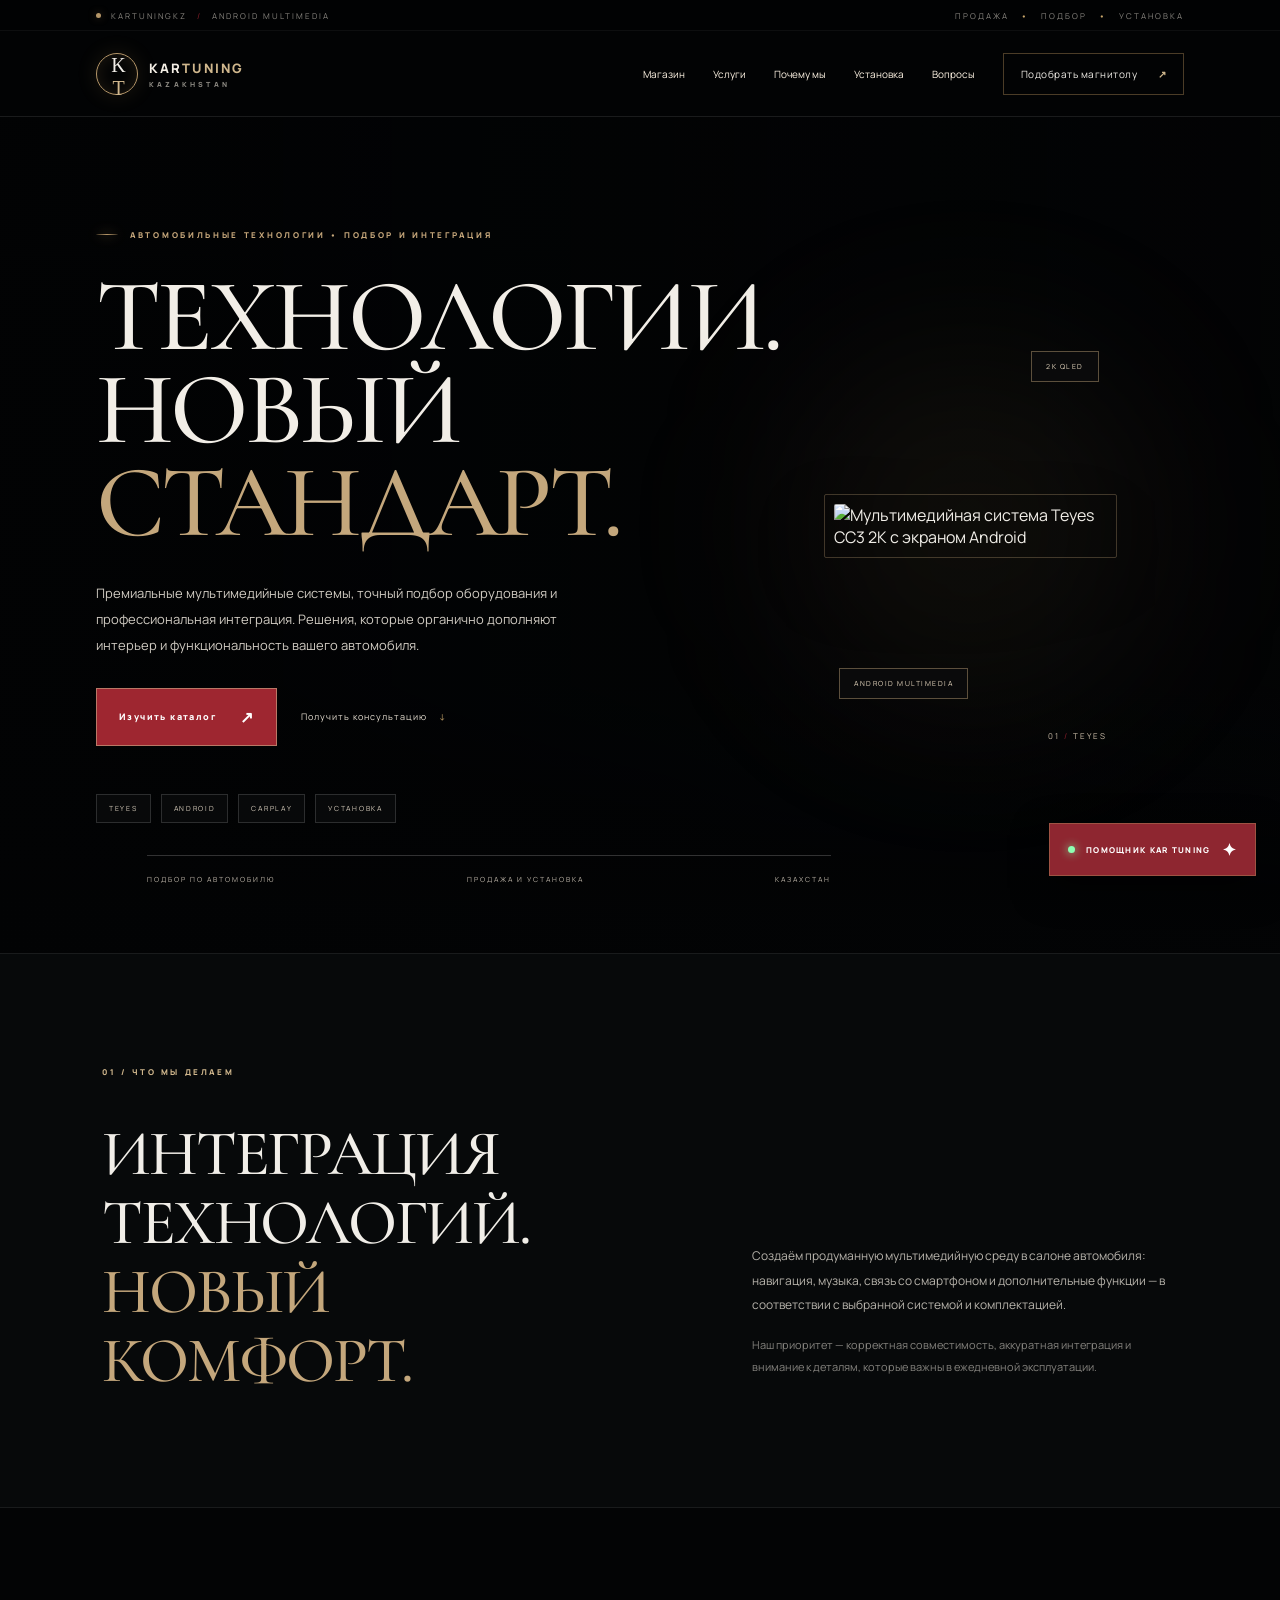
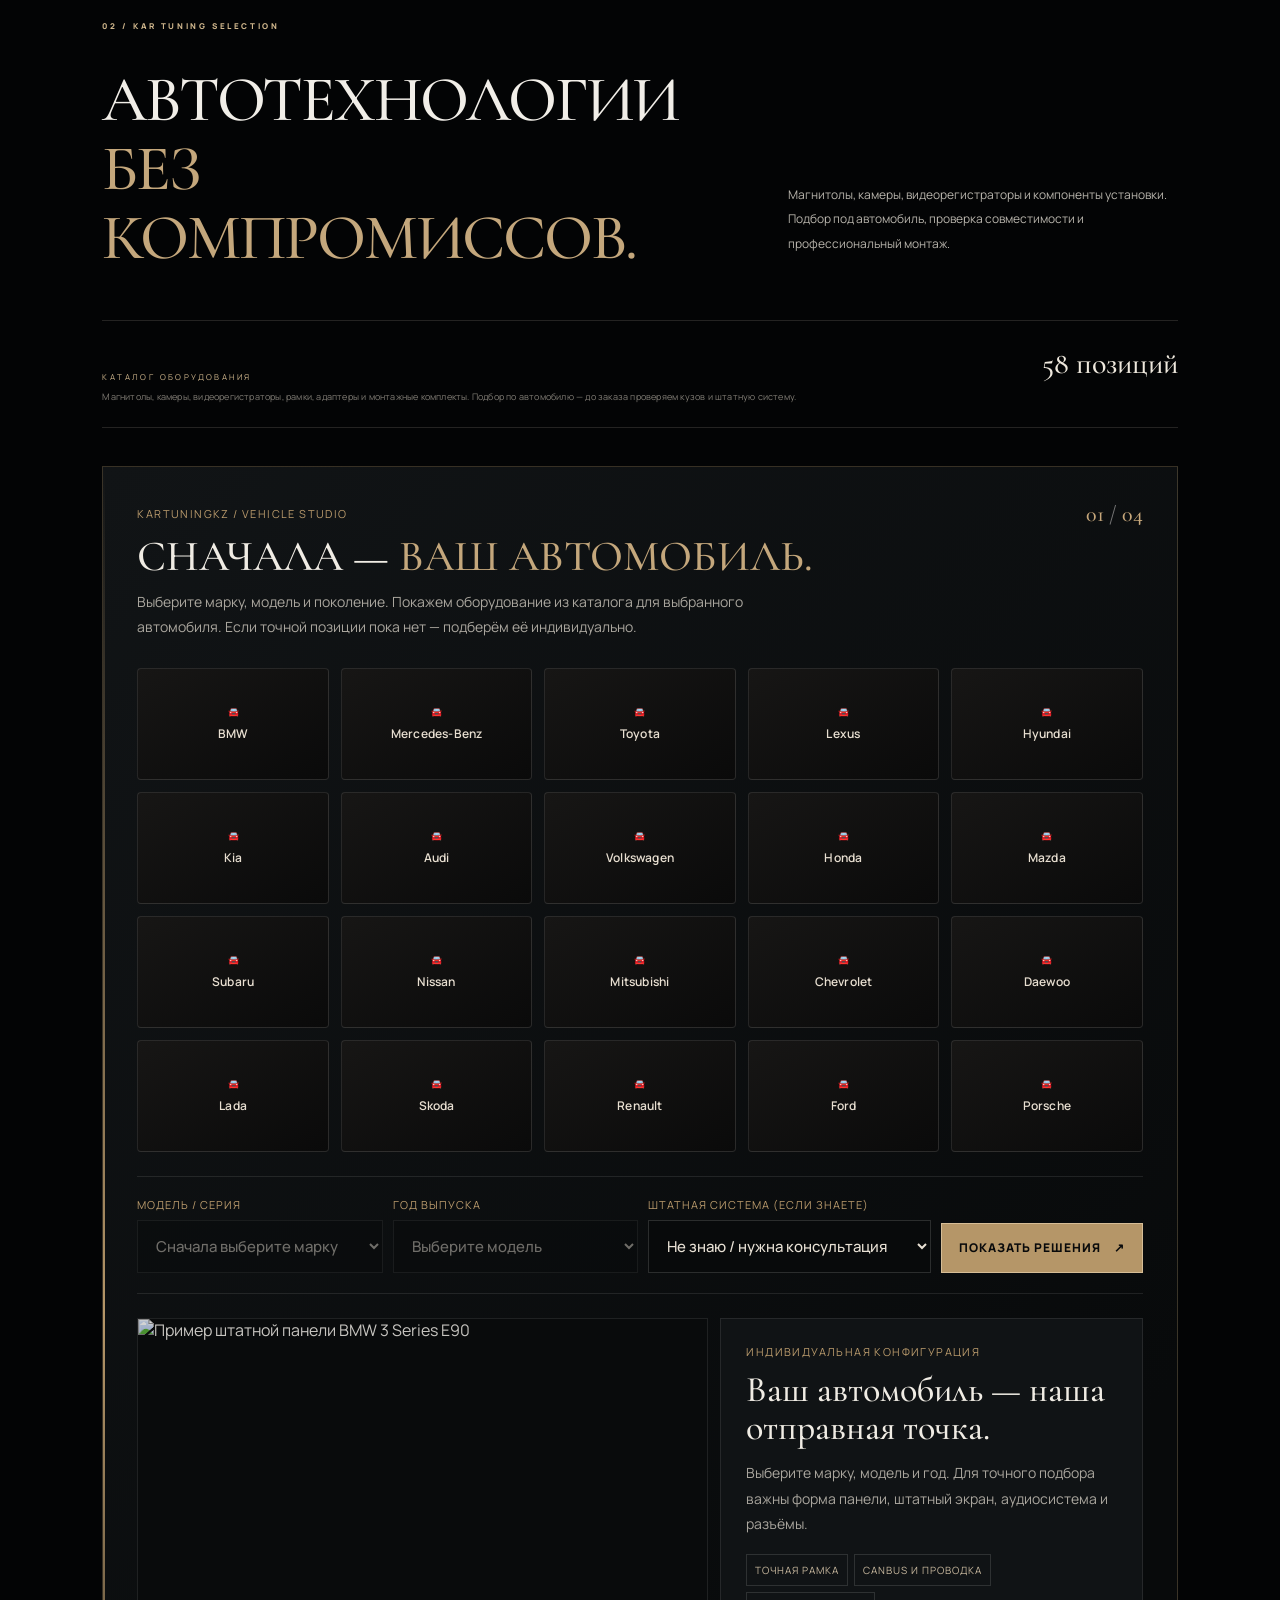
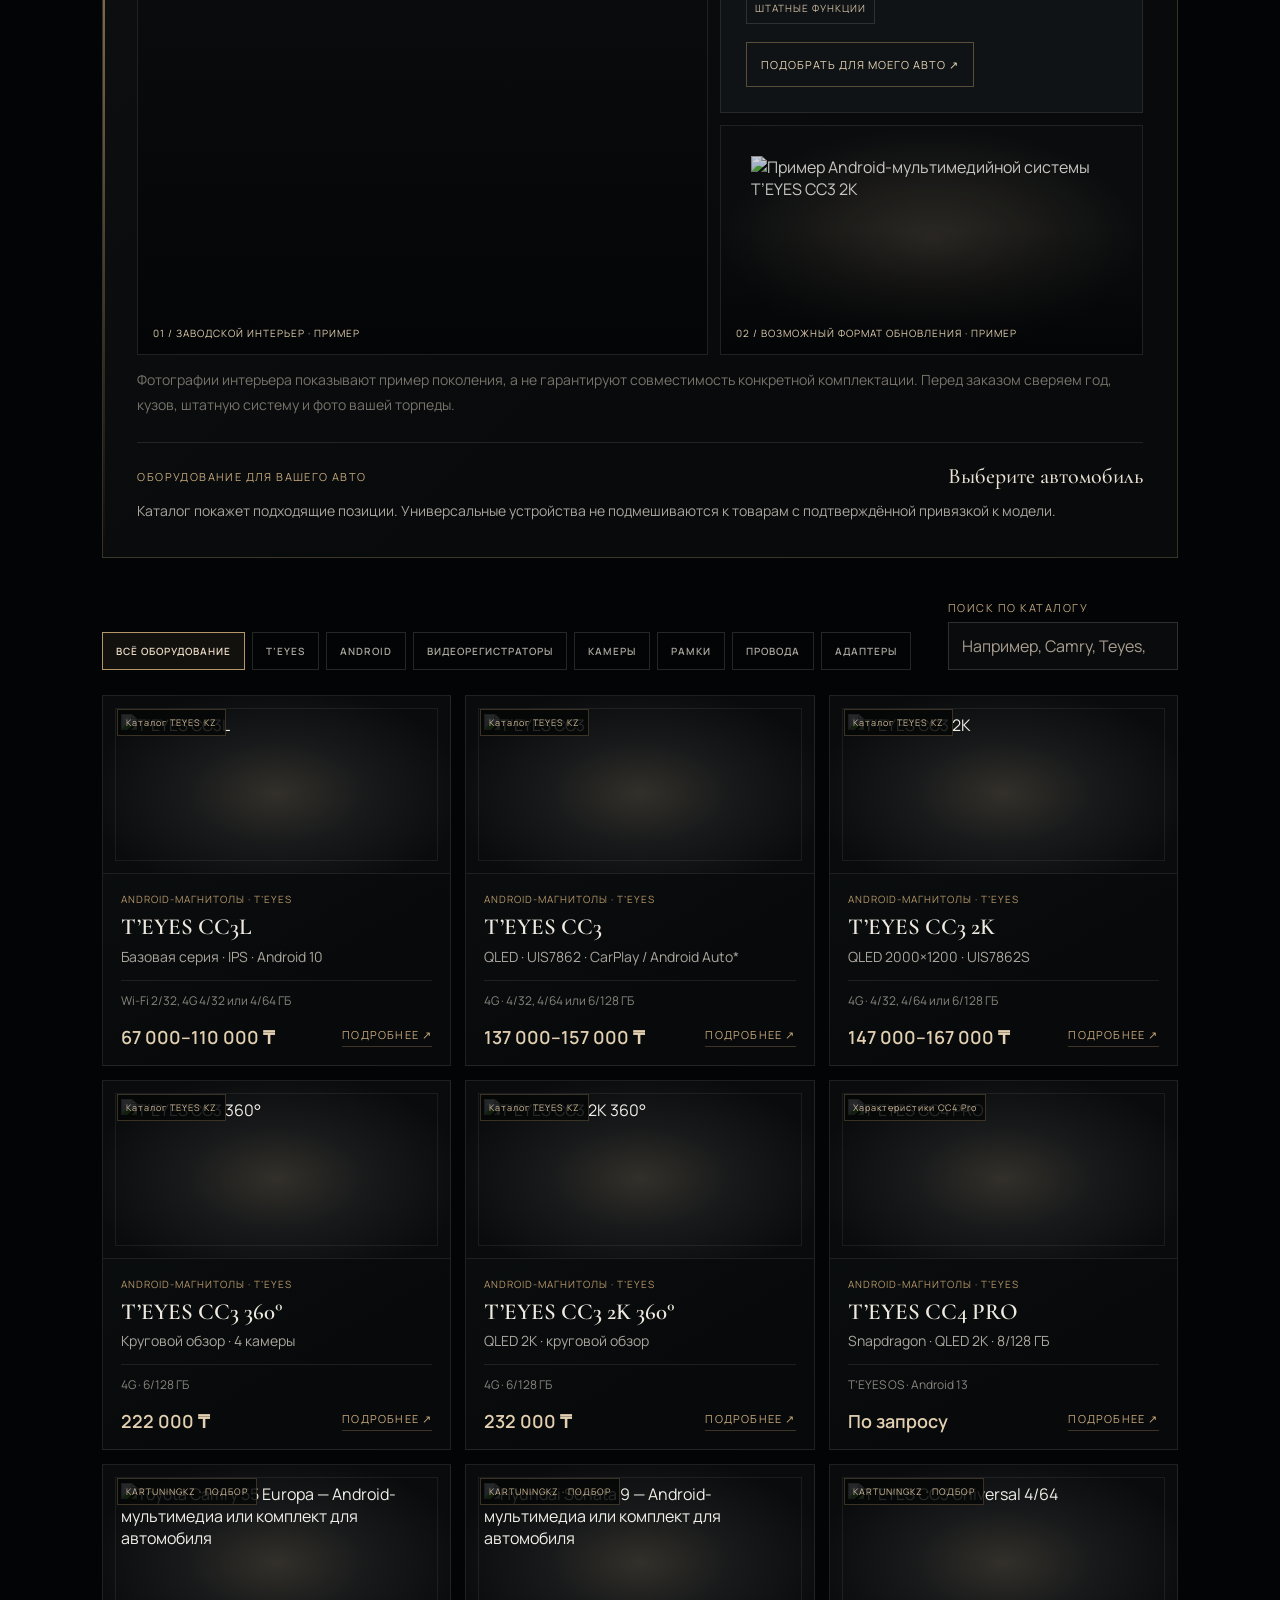
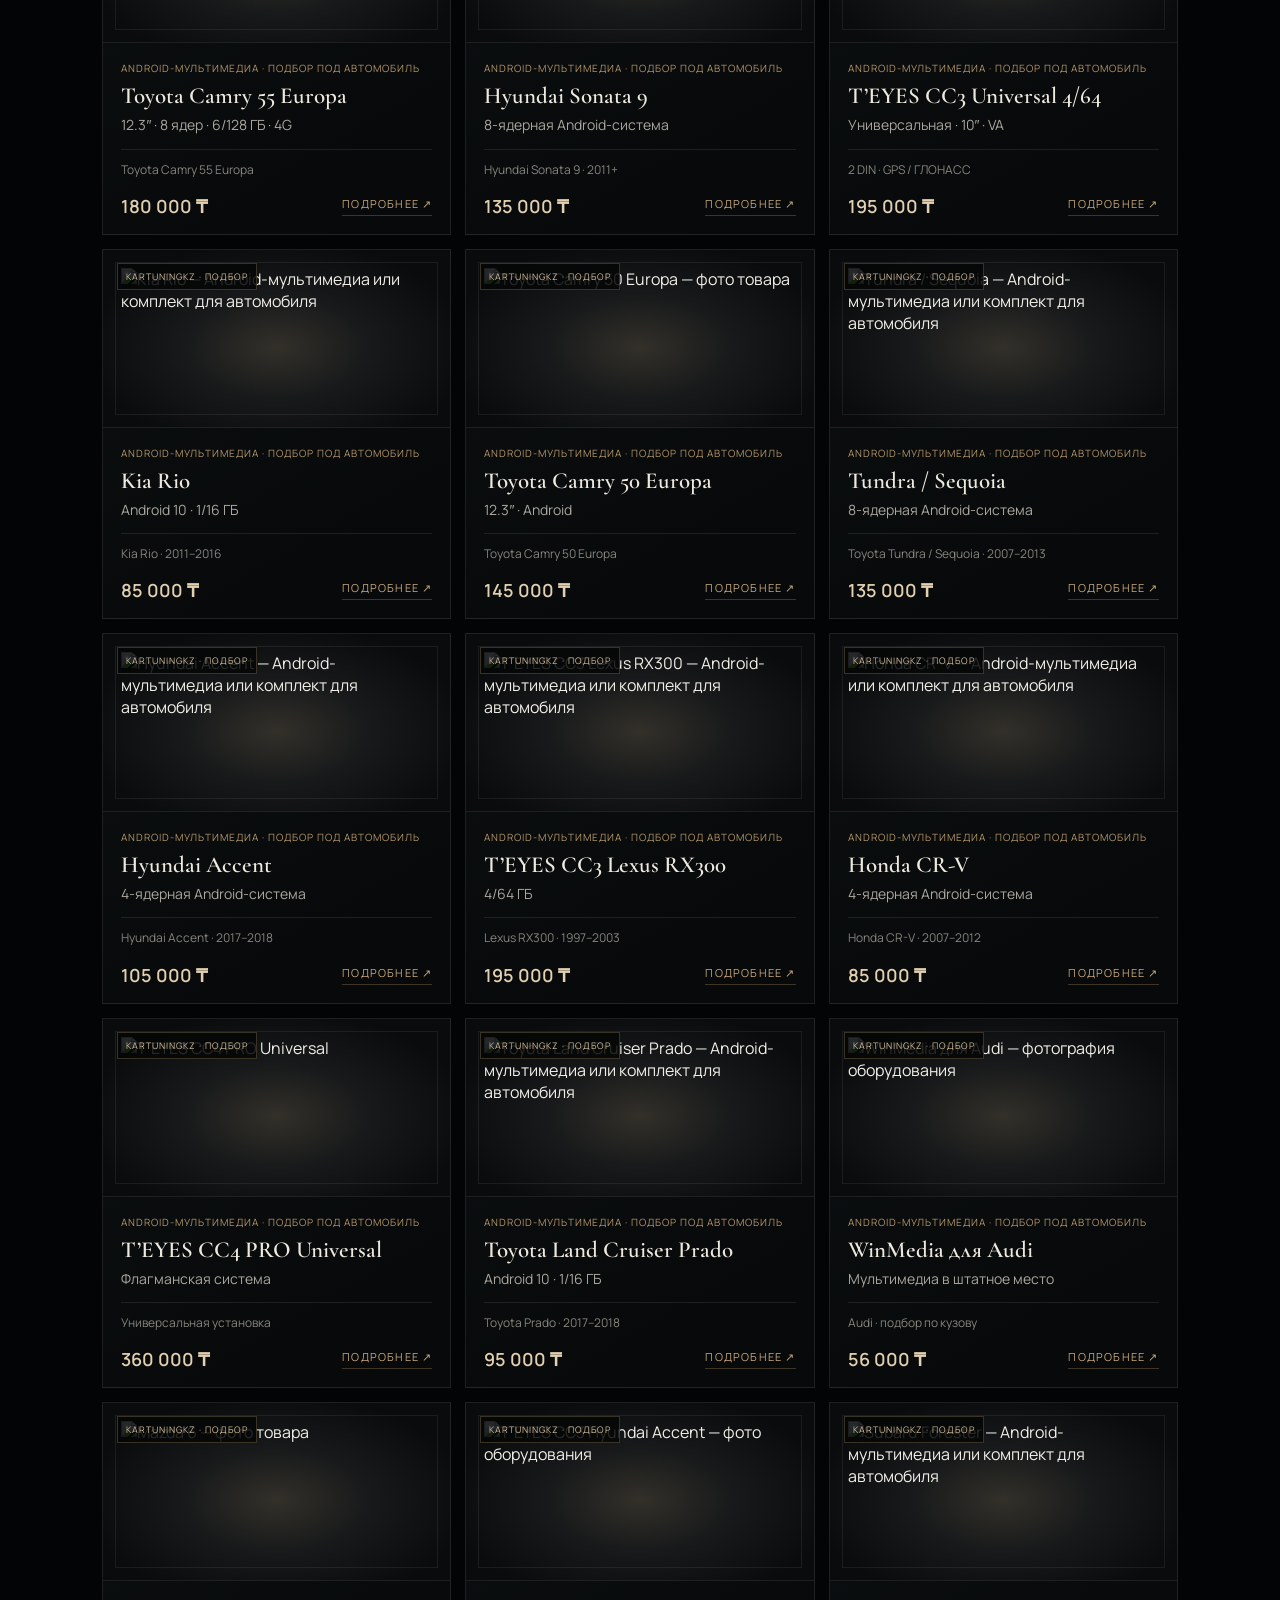
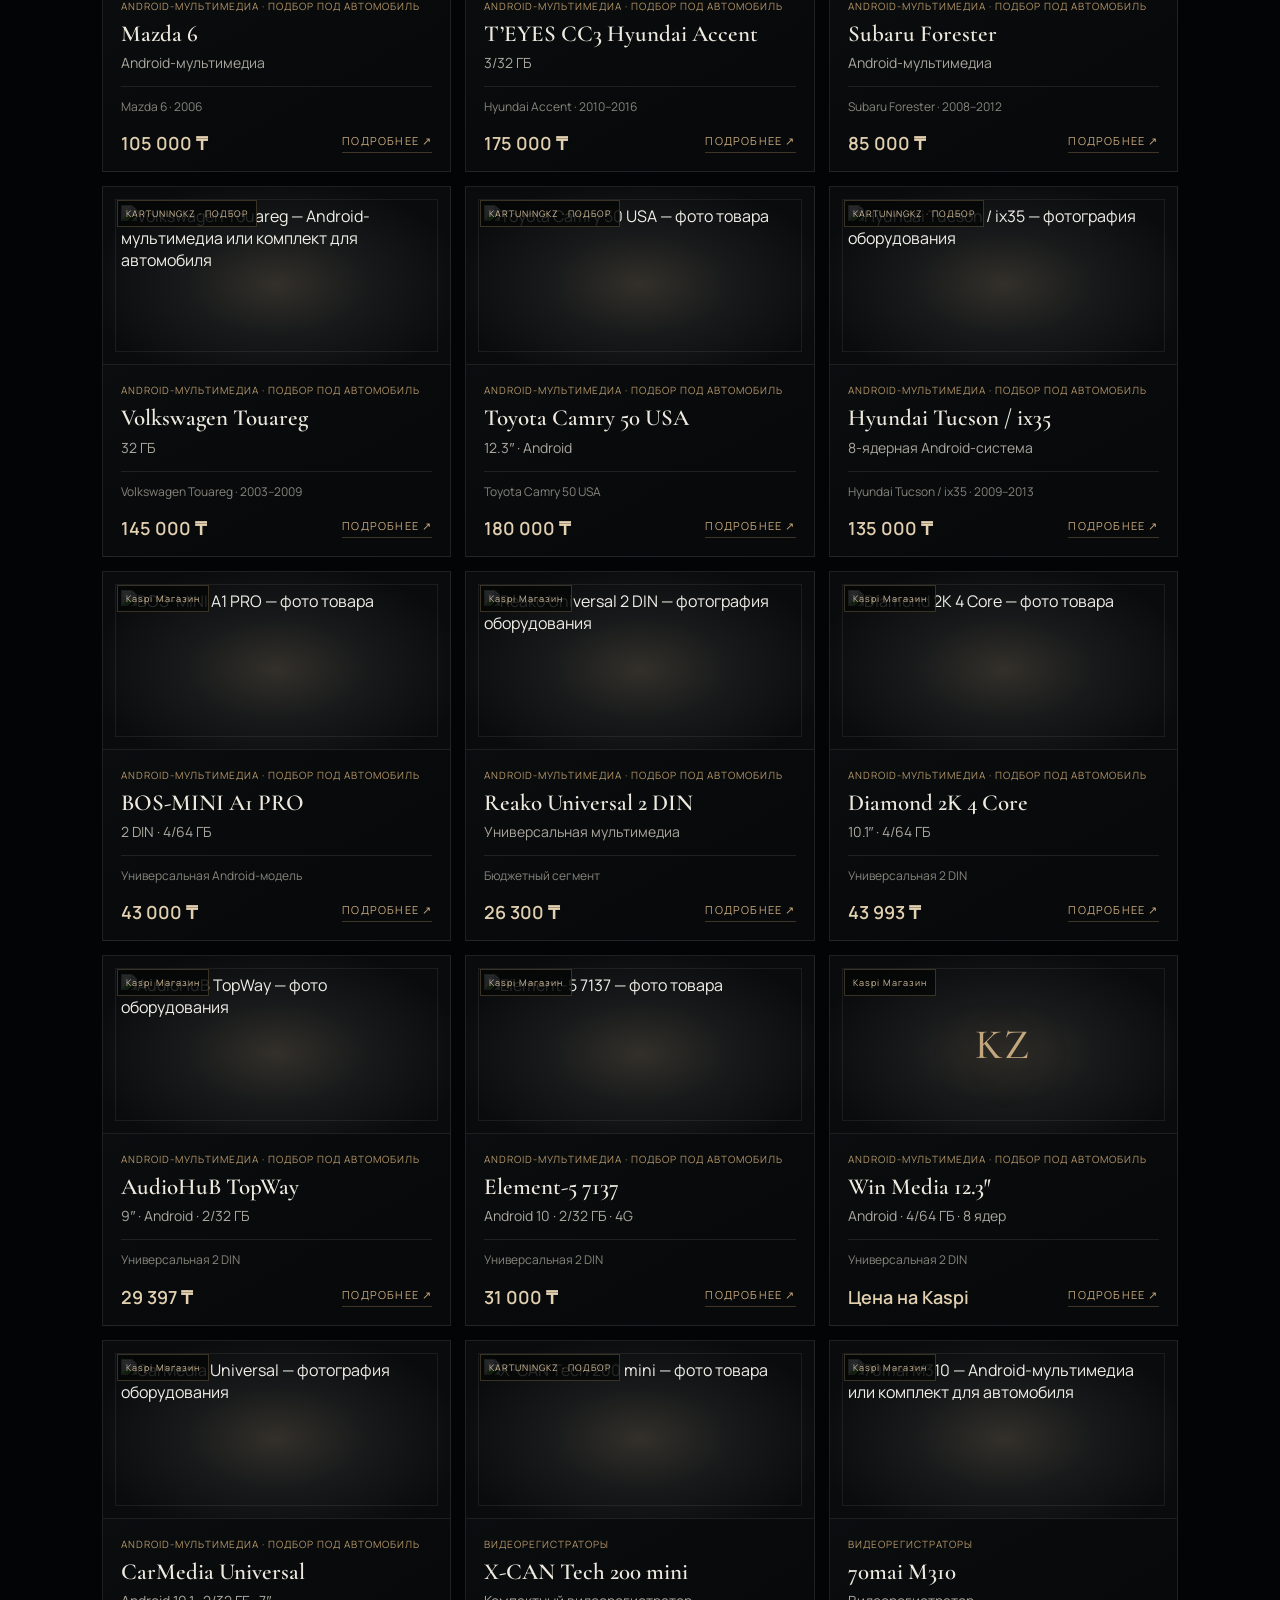
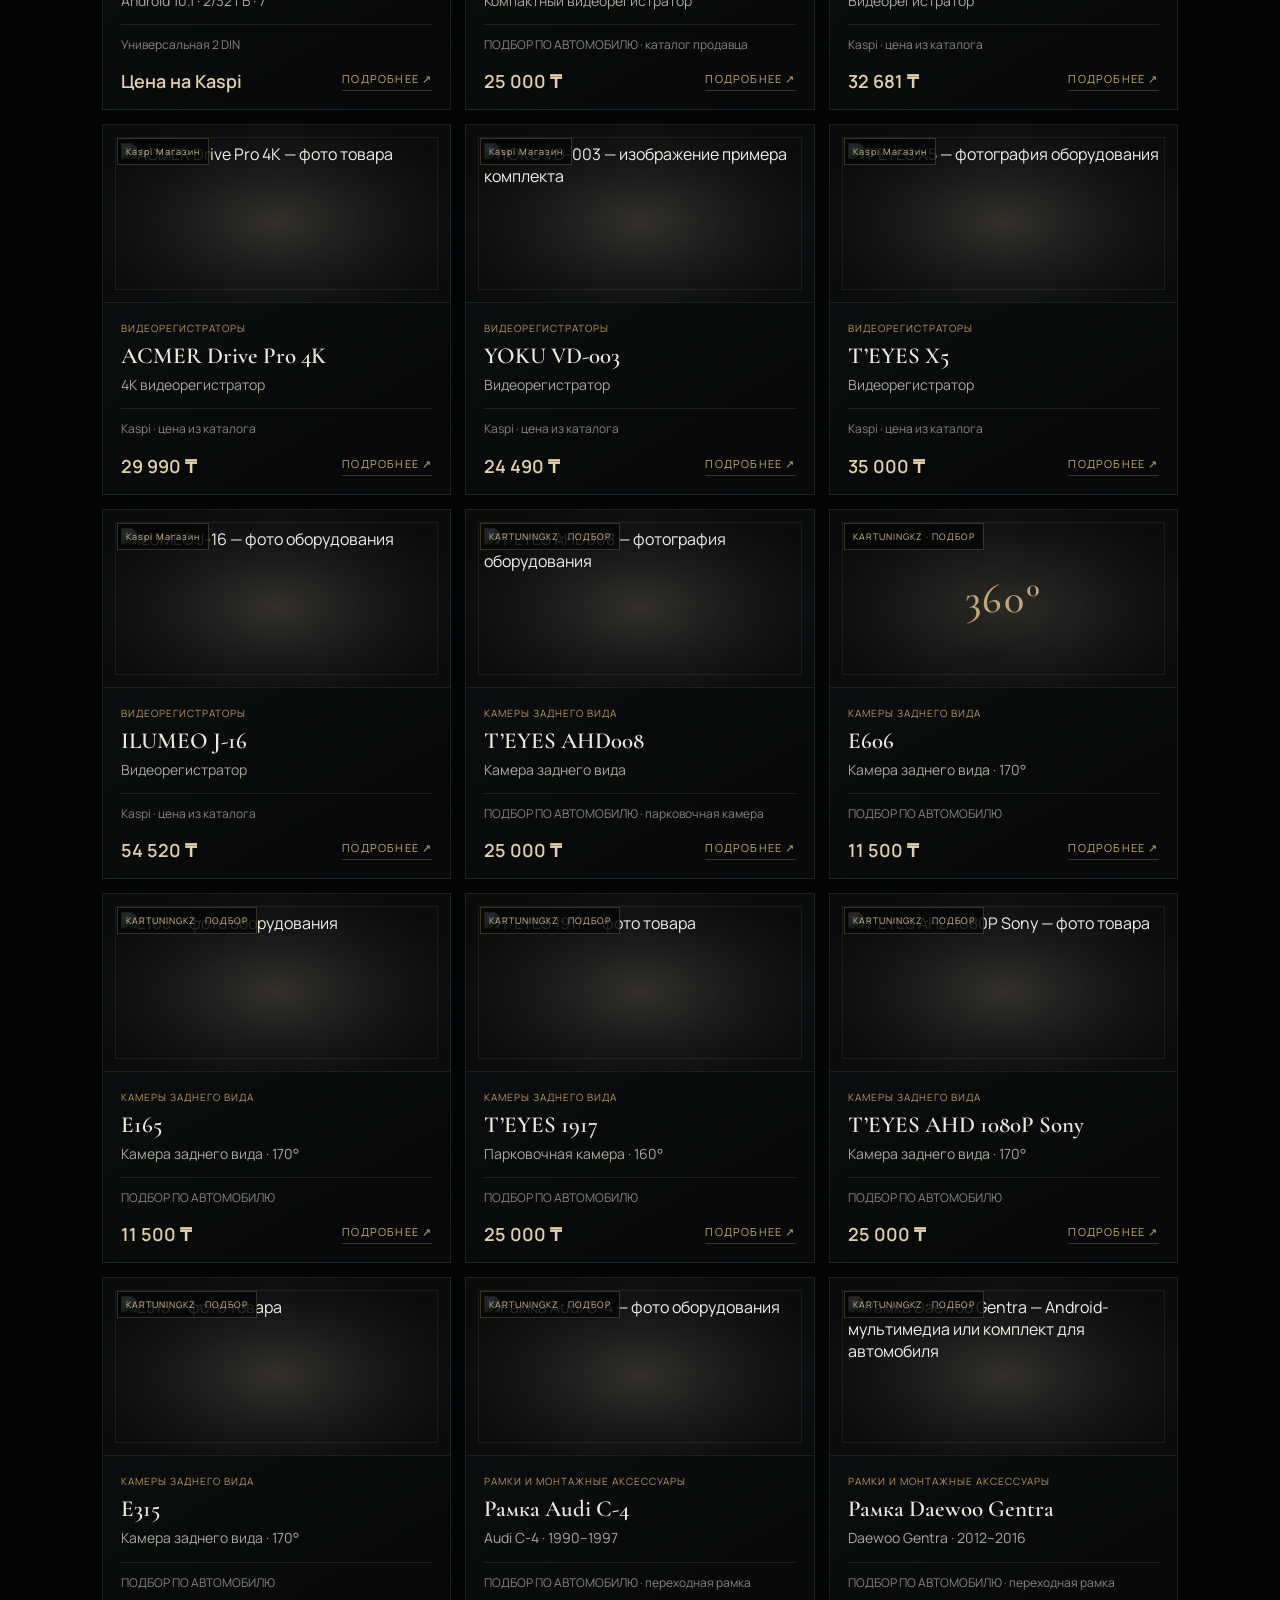
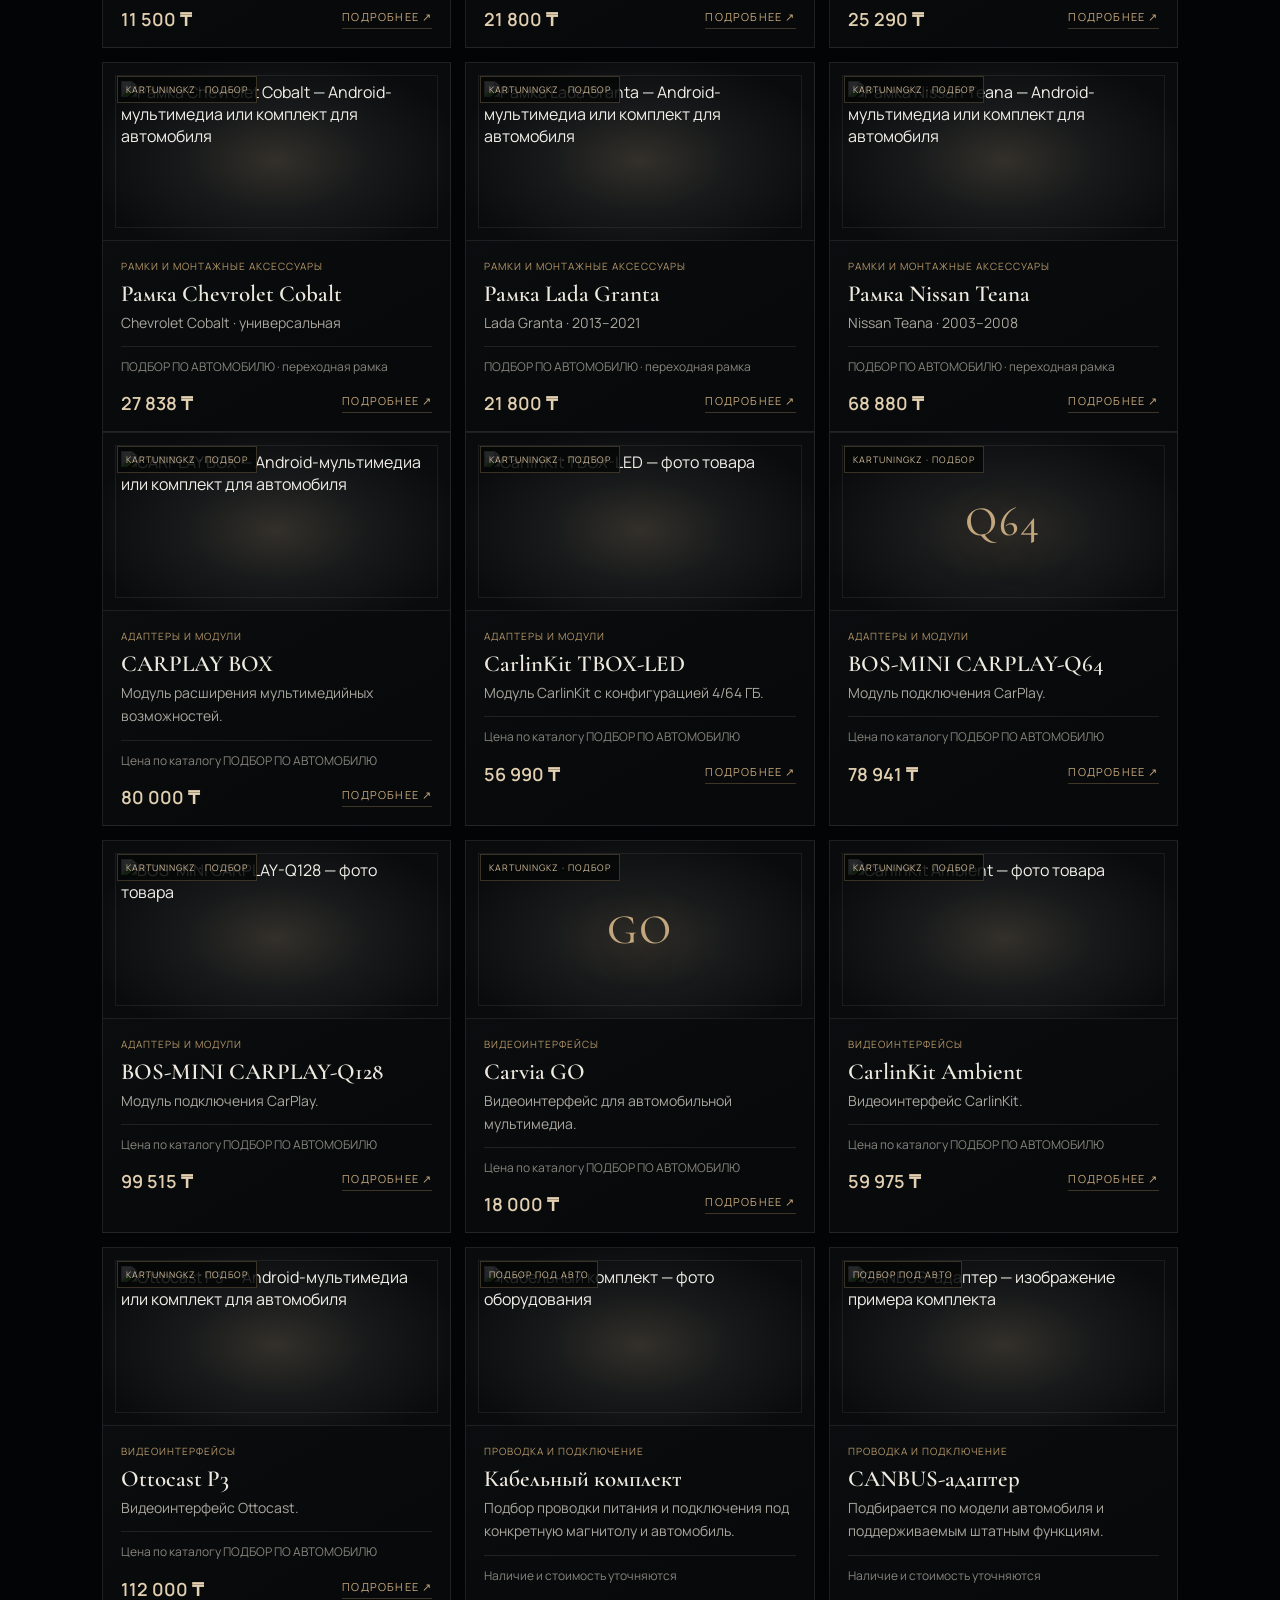
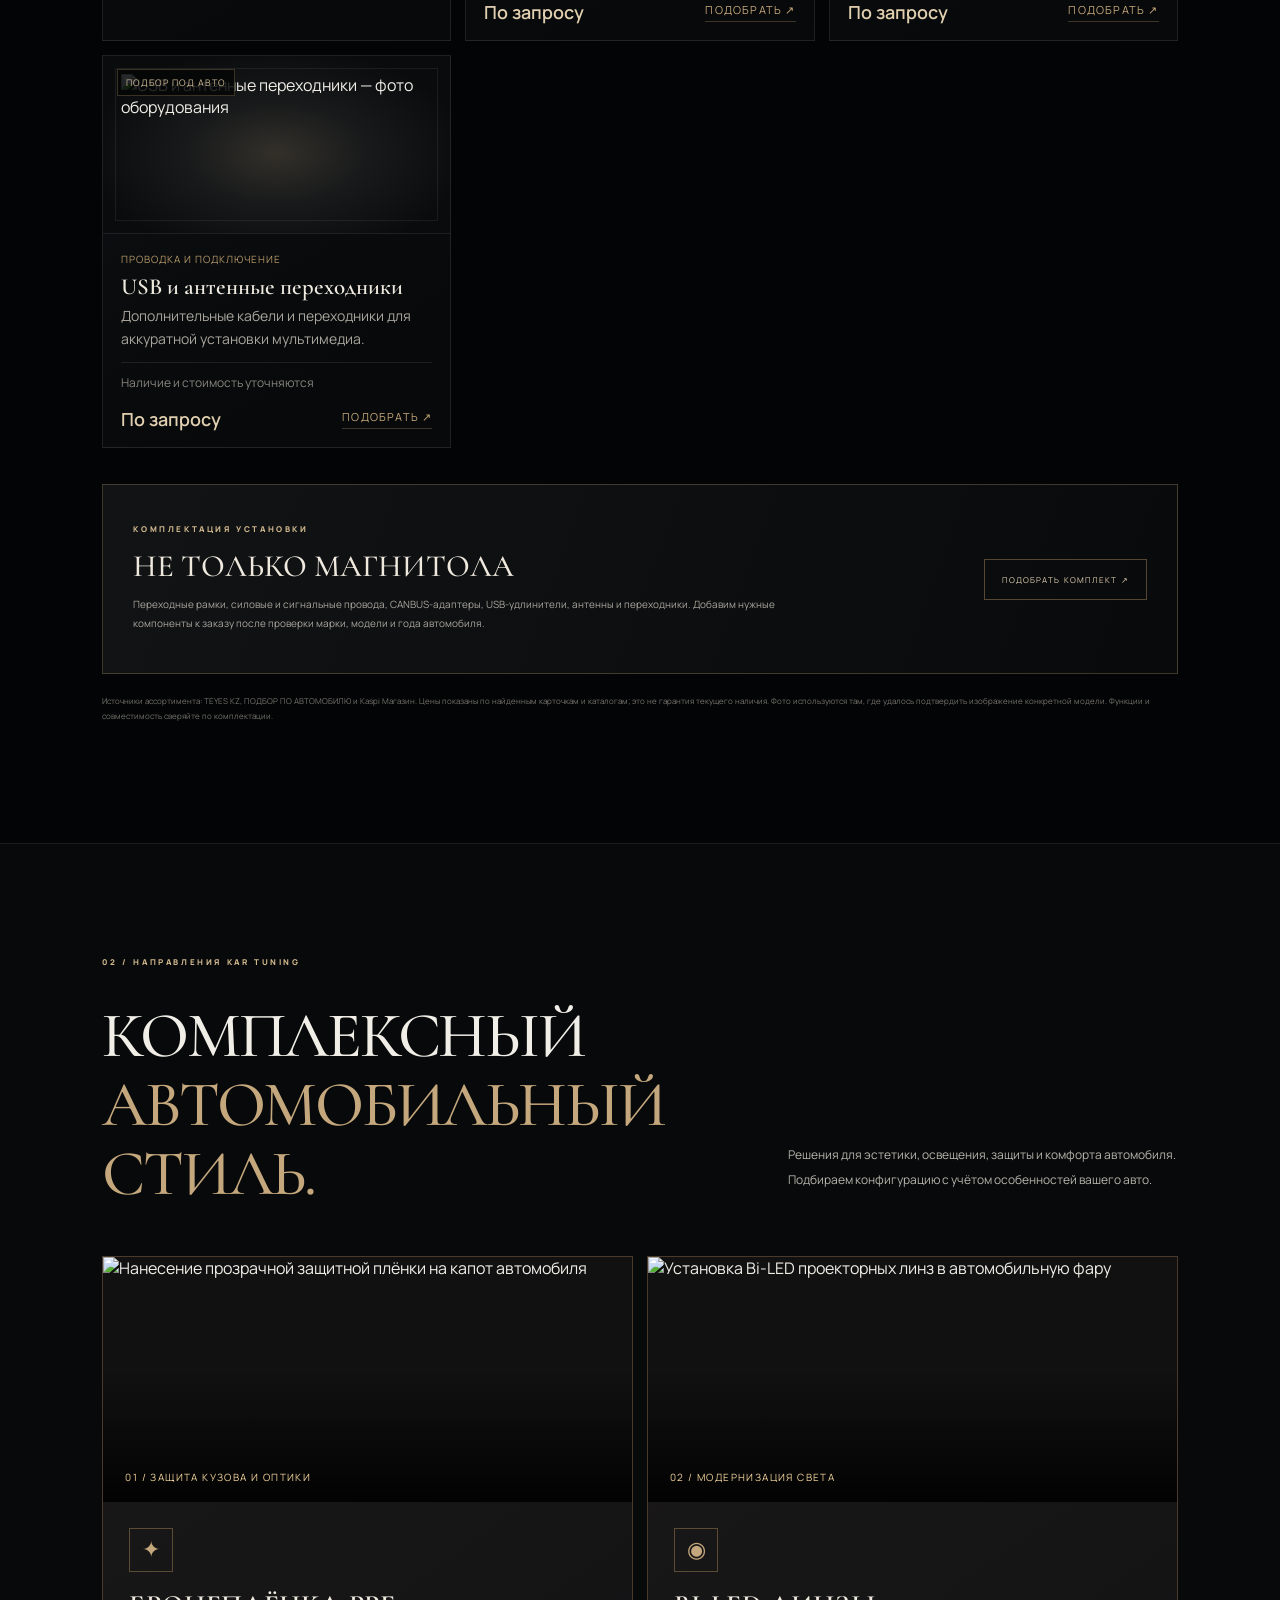
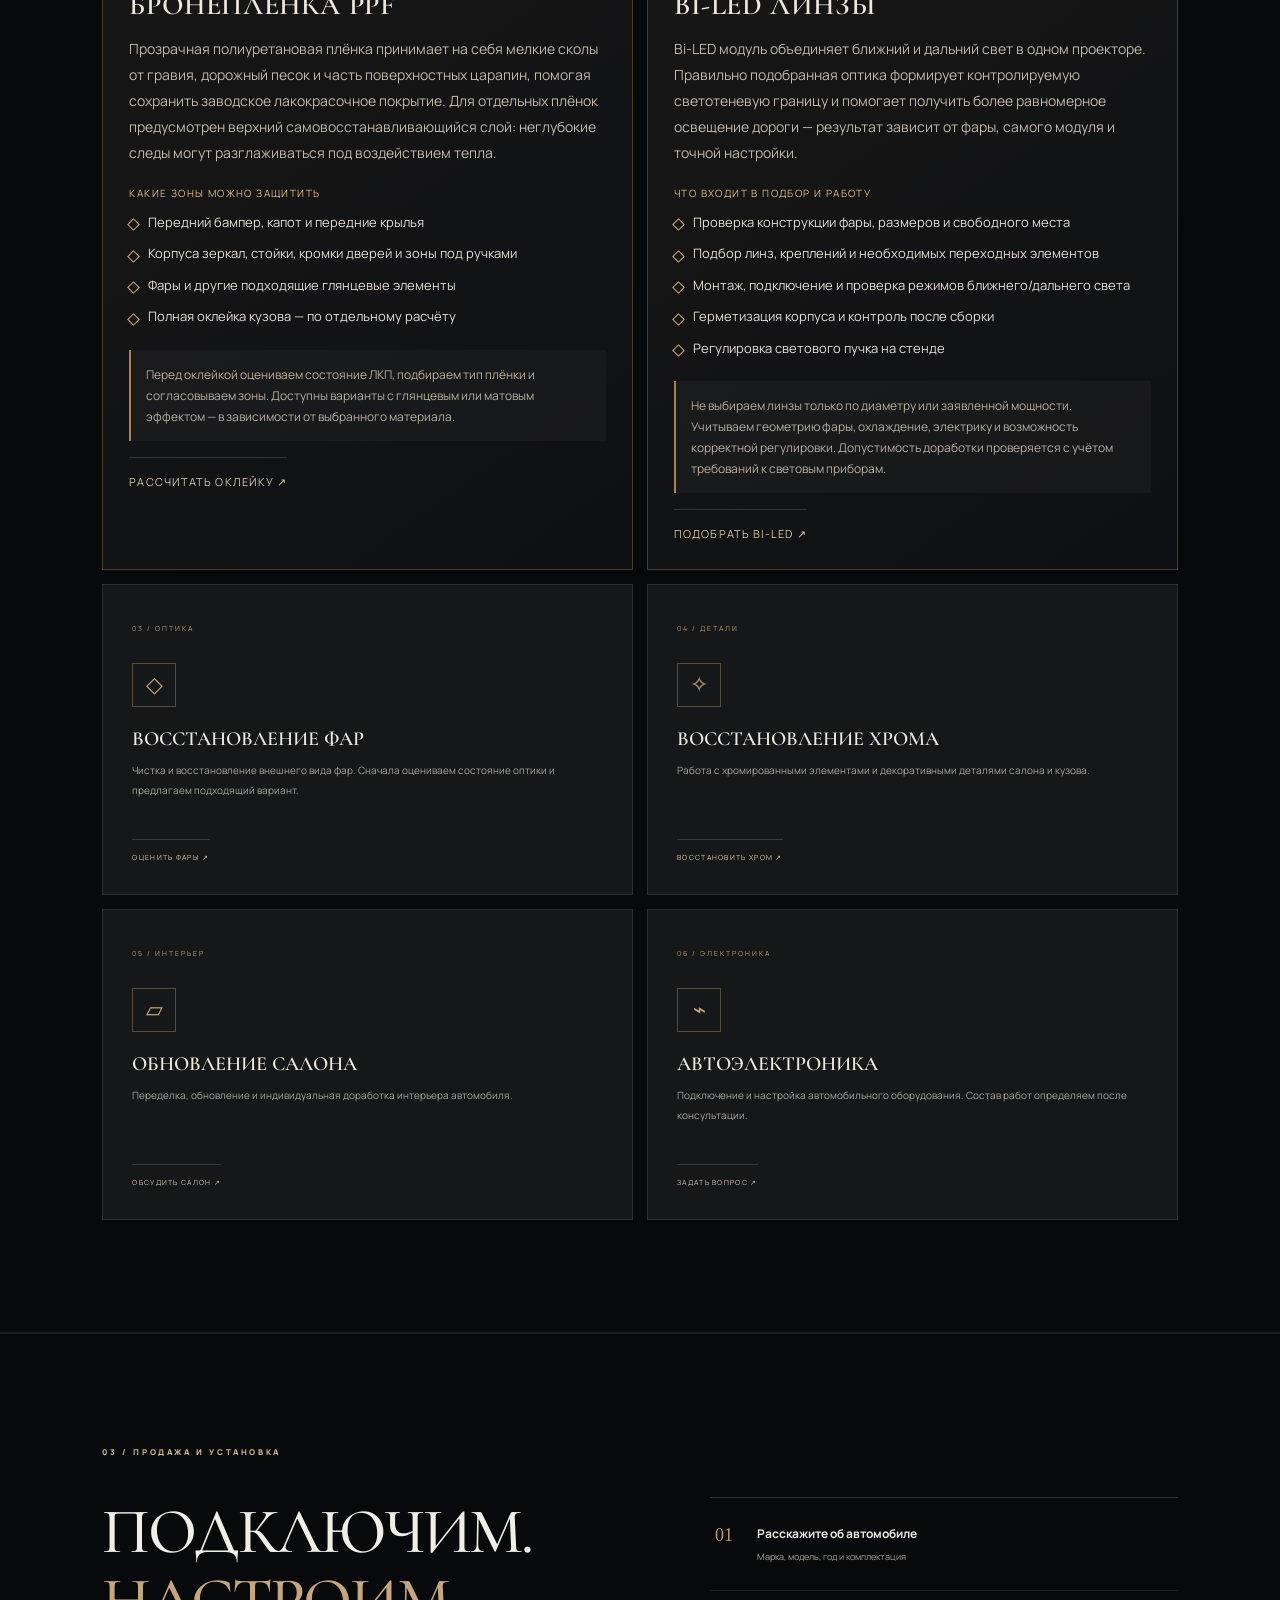
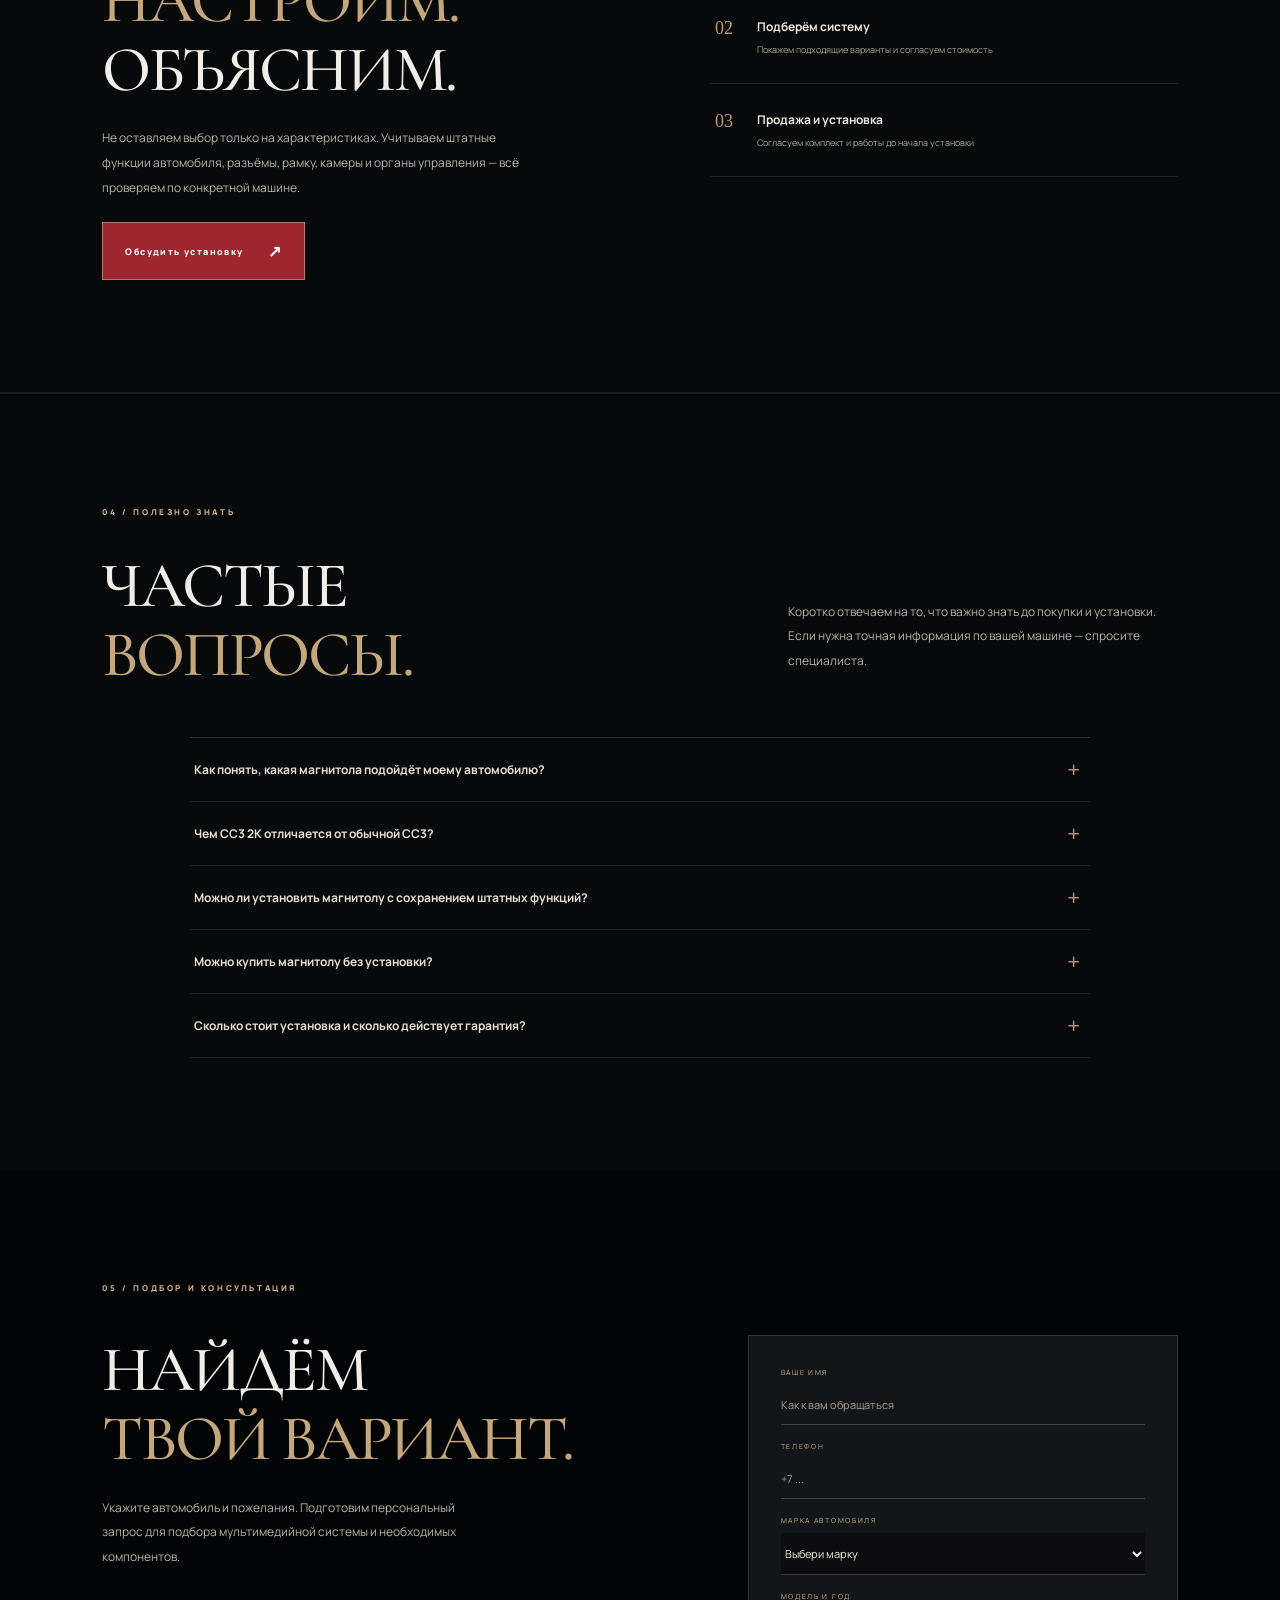
==== commit de3385b7: "Add remaining available dashcam and CANBUS reference imagery" ====
--- a/index.html
+++ b/index.html
@@ -217,7 +217,7 @@
  <div class="store-copy"><div class="store-kicker">Android-мультимедиа · подбор под автомобиль</div><h3>CarMedia Universal</h3><p>Android 10.1 · 2/32 ГБ · 7″</p><div class="store-fit">Универсальная 2 DIN</div><div class="store-buy"><strong>Цена на Kaspi</strong><a href="https://kaspi.kz/shop/p/carmedia-universal-2-din-universal-naja-104251954/">ПОДРОБНЕЕ ↗</a></div></div></article>
 <article class="store-card" data-category="dvr" data-search="x-can tech 200 mini компактный видеорегистратор · каталог продавца" data-makes="universal" data-models="Универсальное оборудование">
  <a class="store-media" href="#contact" aria-label="Открыть X-CAN Tech 200 mini">
- <img src="https://dbshop.ru/upload/iblock/74d/hvp5nzxwx3frheanlg6j3qh4b3bintnx.jpg" alt="X-CAN Tech 200 mini — фото товара" loading="lazy">
+ <img src="https://resources.cdn-kaspi.kz/img/m/p/p80/pb3/83185355.jpeg?format=gallery-large" alt="X-CAN Tech 200 mini — фото товара" loading="lazy">
  <span class="store-source">KARTUNINGKZ · ПОДБОР</span></a>
  <div class="store-copy"><div class="store-kicker">Видеорегистраторы</div><h3>X-CAN Tech 200 mini</h3><p>Компактный видеорегистратор</p><div class="store-fit">ПОДБОР ПО АВТОМОБИЛЮ · каталог продавца</div><div class="store-buy"><strong>25 000 ₸</strong><a href="#contact">ПОДРОБНЕЕ ↗</a></div></div></article>
 <article class="store-card" data-category="dvr" data-search="70mai m310 видеорегистратор kaspi · цена из каталога" data-makes="universal" data-models="Универсальное оборудование">
@@ -232,7 +232,7 @@
  <div class="store-copy"><div class="store-kicker">Видеорегистраторы</div><h3>ACMER Drive Pro 4K</h3><p>4K видеорегистратор</p><div class="store-fit">Kaspi · цена из каталога</div><div class="store-buy"><strong>29 990 ₸</strong><a href="https://kaspi.kz/shop/mynbaevo/c/dvrs/">ПОДРОБНЕЕ ↗</a></div></div></article>
 <article class="store-card" data-category="dvr" data-search="yoku vd-003 видеорегистратор kaspi · цена из каталога" data-makes="universal" data-models="Универсальное оборудование">
  <a class="store-media" href="https://kaspi.kz/shop/mynbaevo/c/dvrs/" aria-label="Открыть YOKU VD-003">
- <span class="store-glyph">REC</span>
+ <img src="https://img.youtube.com/vi/pvLFkVh6Uu0/hqdefault.jpg" alt="YOKU VD-003 — изображение примера комплекта" loading="lazy">
  <span class="store-source">Kaspi Магазин</span></a>
  <div class="store-copy"><div class="store-kicker">Видеорегистраторы</div><h3>YOKU VD-003</h3><p>Видеорегистратор</p><div class="store-fit">Kaspi · цена из каталога</div><div class="store-buy"><strong>24 490 ₸</strong><a href="https://kaspi.kz/shop/mynbaevo/c/dvrs/">ПОДРОБНЕЕ ↗</a></div></div></article>
 <article class="store-card" data-category="dvr" data-search="t’eyes x5 видеорегистратор kaspi · цена из каталога" data-makes="universal" data-models="Универсальное оборудование">
@@ -310,7 +310,7 @@
 <article class="store-card" data-category="accessory" data-search="carlinkit ambient видеоинтерфейс" data-makes="universal" data-models="Универсальное оборудование"><a class="store-media" href="#contact"><img src="https://a.allegroimg.com/s512/11ba2c/26cab4f7467e8682cbe85d2eb9e0/CARLINKIT-CARPLAY-ANDROID-AUTO-TBOX-AMBIENT-RGB-APPLE-CARLINK-SIM-4-64GB" alt="CarlinKit Ambient — фото товара" loading="lazy"><span class="store-source">KARTUNINGKZ · ПОДБОР</span></a><div class="store-copy"><div class="store-kicker">Видеоинтерфейсы</div><h3>CarlinKit Ambient</h3><p>Видеоинтерфейс CarlinKit.</p><div class="store-fit">Цена по каталогу ПОДБОР ПО АВТОМОБИЛЮ</div><div class="store-buy"><strong>59 975 ₸</strong><a href="#contact">ПОДРОБНЕЕ ↗</a></div></div></article>
 <article class="store-card" data-category="accessory" data-search="ottocast p3 видеоинтерфейс" data-makes="universal" data-models="Универсальное оборудование"><a class="store-media" href="#contact"><img src="https://soh.com.ua/storage/products/465x465_5EQNGr1Lzgsm6JhyNoWSSt0JHiQ45kxFoUmiwaxg.jpg" alt="Ottocast P3 — Android-мультимедиа или комплект для автомобиля" loading="lazy"><span class="store-source">KARTUNINGKZ · ПОДБОР</span></a><div class="store-copy"><div class="store-kicker">Видеоинтерфейсы</div><h3>Ottocast P3</h3><p>Видеоинтерфейс Ottocast.</p><div class="store-fit">Цена по каталогу ПОДБОР ПО АВТОМОБИЛЮ</div><div class="store-buy"><strong>112 000 ₸</strong><a href="#contact">ПОДРОБНЕЕ ↗</a></div></div></article>
 <article class="store-card" data-category="wire" data-search="проводка кабель подключения питания штатный жгут" data-makes="universal" data-models="Универсальное оборудование"><a class="store-media" href="#contact"><img src="https://image.made-in-china.com/2f0j00TMkGtrsavobq/OEM-Car-Radio-Stereo-Wiring-Harness-Connector-Car-Antenna-Adapter-USB-Cable-for-Different-Car-Brands.webp" alt="Кабельный комплект — фото оборудования" loading="lazy"><span class="store-source">ПОДБОР ПОД АВТО</span></a><div class="store-copy"><div class="store-kicker">Проводка и подключение</div><h3>Кабельный комплект</h3><p>Подбор проводки питания и подключения под конкретную магнитолу и автомобиль.</p><div class="store-fit">Наличие и стоимость уточняются</div><div class="store-buy"><strong>По запросу</strong><a href="#contact">ПОДОБРАТЬ ↗</a></div></div></article>
-<article class="store-card" data-category="wire" data-search="canbus адаптер шина рулевые кнопки" data-makes="universal" data-models="Универсальное оборудование"><a class="store-media" href="#contact"><span class="store-glyph">CAN</span><span class="store-source">ПОДБОР ПОД АВТО</span></a><div class="store-copy"><div class="store-kicker">Проводка и подключение</div><h3>CANBUS-адаптер</h3><p>Подбирается по модели автомобиля и поддерживаемым штатным функциям.</p><div class="store-fit">Наличие и стоимость уточняются</div><div class="store-buy"><strong>По запросу</strong><a href="#contact">ПОДОБРАТЬ ↗</a></div></div></article>
+<article class="store-card" data-category="wire" data-search="canbus адаптер шина рулевые кнопки" data-makes="universal" data-models="Универсальное оборудование"><a class="store-media" href="#contact"><img src="https://image.made-in-china.com/2f0j00TMkGtrsavobq/OEM-Car-Radio-Stereo-Wiring-Harness-Connector-Car-Antenna-Adapter-USB-Cable-for-Different-Car-Brands.webp" alt="CANBUS-адаптер — изображение примера комплекта" loading="lazy"><span class="store-source">ПОДБОР ПОД АВТО</span></a><div class="store-copy"><div class="store-kicker">Проводка и подключение</div><h3>CANBUS-адаптер</h3><p>Подбирается по модели автомобиля и поддерживаемым штатным функциям.</p><div class="store-fit">Наличие и стоимость уточняются</div><div class="store-buy"><strong>По запросу</strong><a href="#contact">ПОДОБРАТЬ ↗</a></div></div></article>
 <article class="store-card" data-category="wire" data-search="usb удлинитель антенна переходник провода" data-makes="universal" data-models="Универсальное оборудование"><a class="store-media" href="#contact"><img src="https://image.made-in-china.com/2f0j00TMkGtrsavobq/OEM-Car-Radio-Stereo-Wiring-Harness-Connector-Car-Antenna-Adapter-USB-Cable-for-Different-Car-Brands.webp" alt="USB и антенные переходники — фото оборудования" loading="lazy"><span class="store-source">ПОДБОР ПОД АВТО</span></a><div class="store-copy"><div class="store-kicker">Проводка и подключение</div><h3>USB и антенные переходники</h3><p>Дополнительные кабели и переходники для аккуратной установки мультимедиа.</p><div class="store-fit">Наличие и стоимость уточняются</div><div class="store-buy"><strong>По запросу</strong><a href="#contact">ПОДОБРАТЬ ↗</a></div></div></article>
 </div>
 <div class="accessory-note"><div><span class="section-label">КОМПЛЕКТАЦИЯ УСТАНОВКИ</span><h3>НЕ ТОЛЬКО МАГНИТОЛА</h3><p>Переходные рамки, силовые и сигнальные провода, CANBUS-адаптеры, USB-удлинители, антенны и переходники. Добавим нужные компоненты к заказу после проверки марки, модели и года автомобиля.</p></div><a href="#contact">ПОДОБРАТЬ КОМПЛЕКТ ↗</a></div>
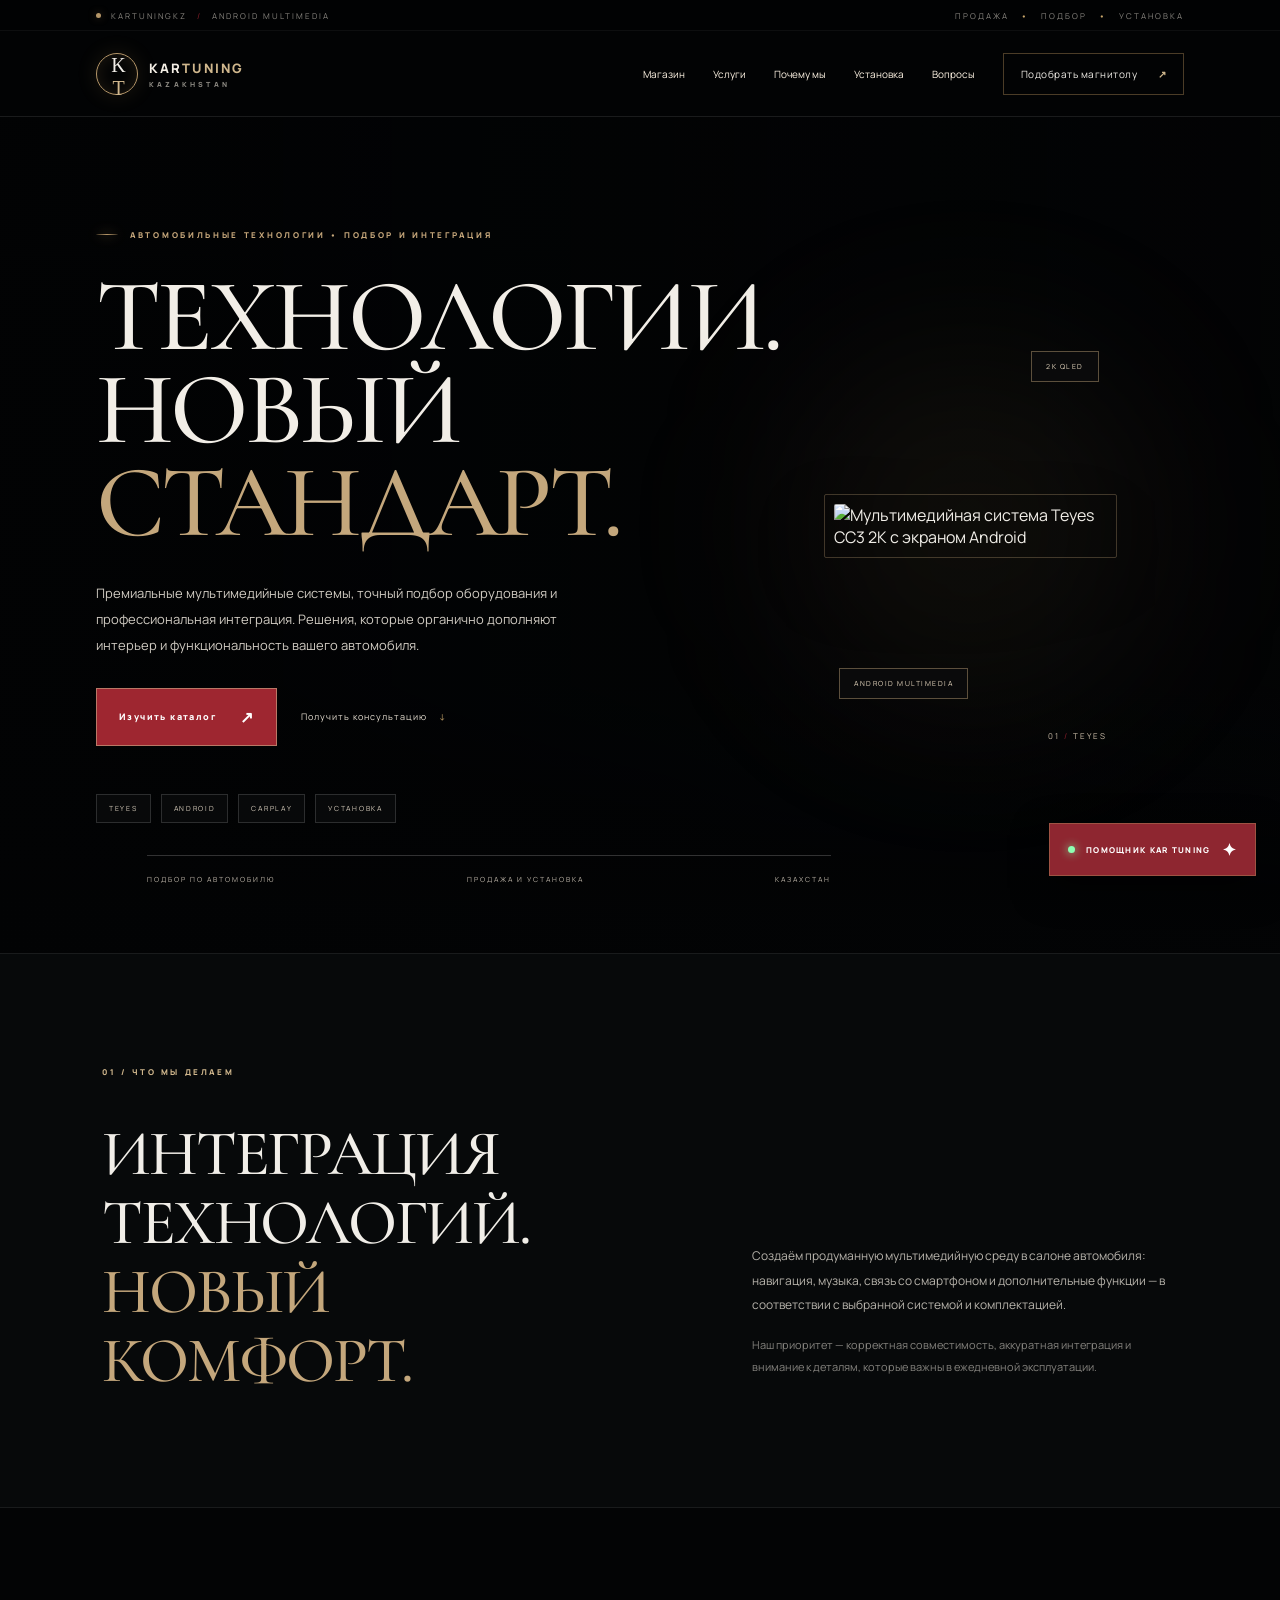
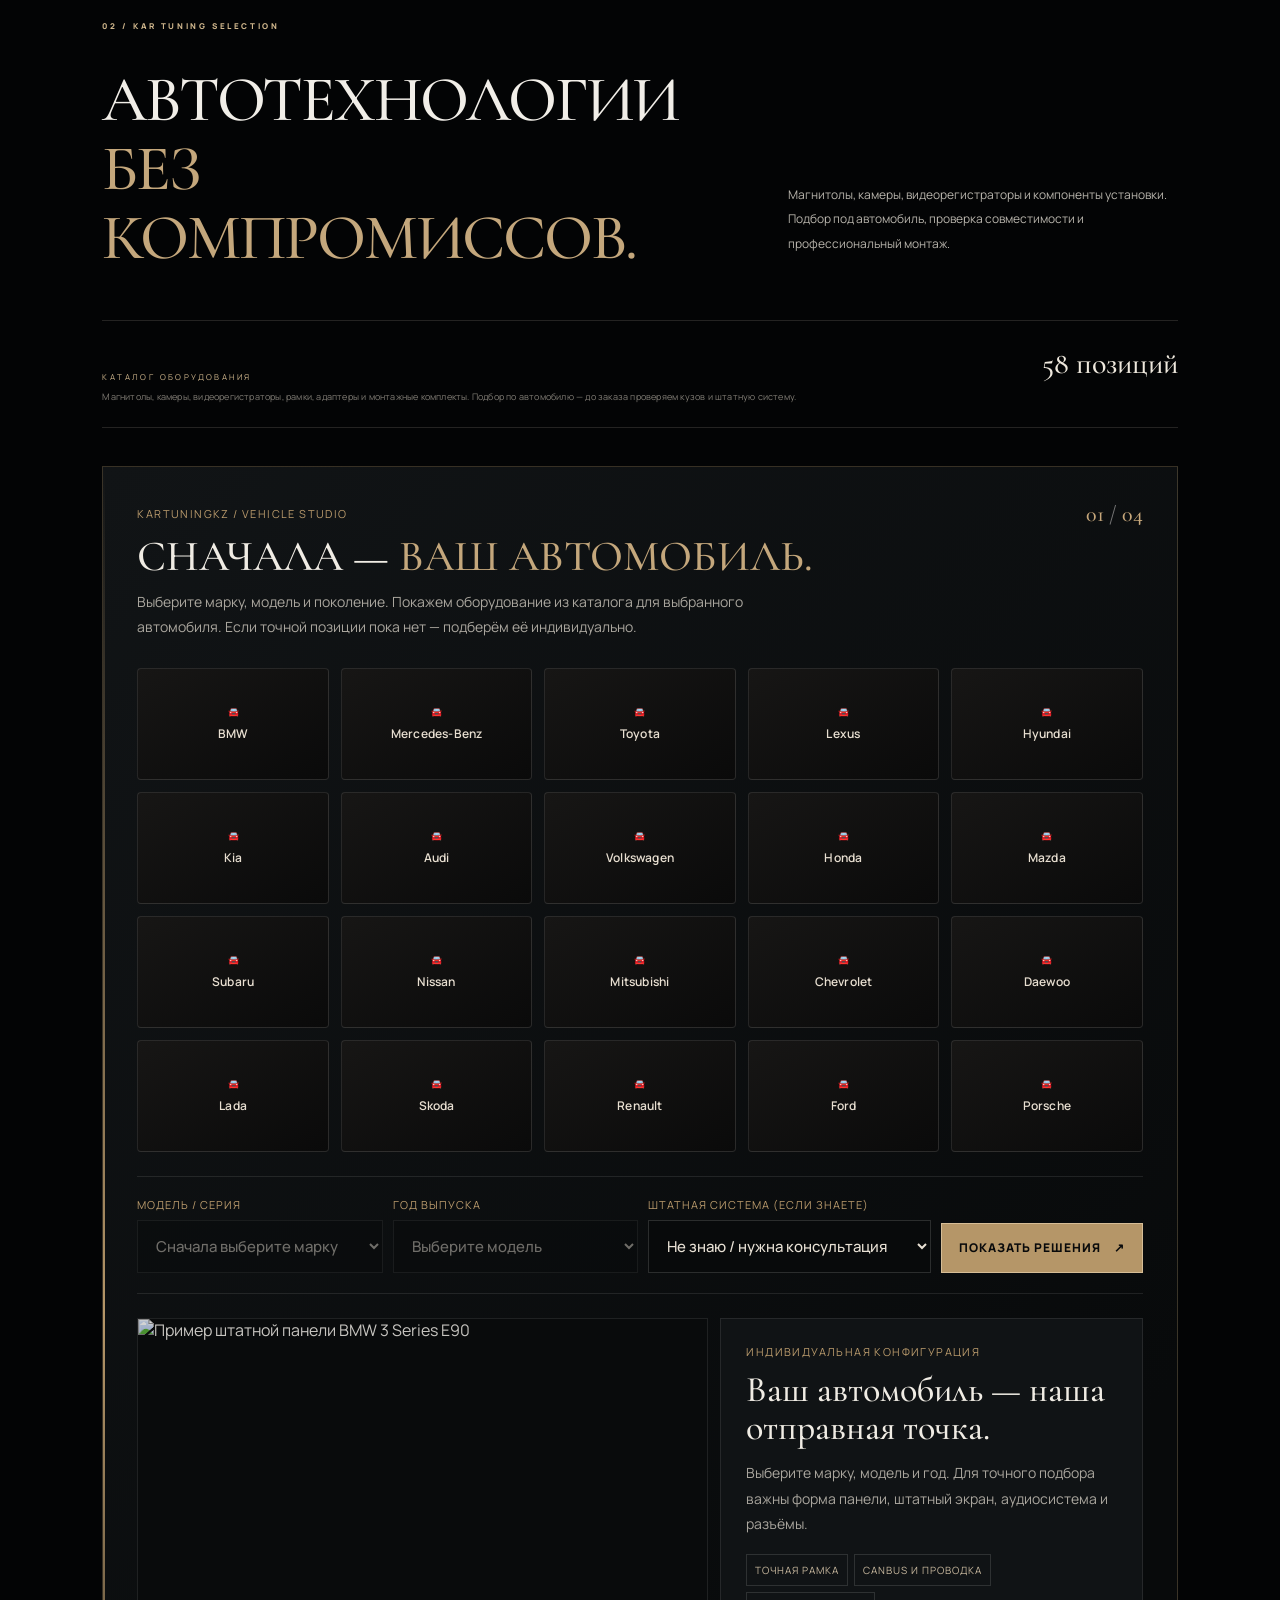
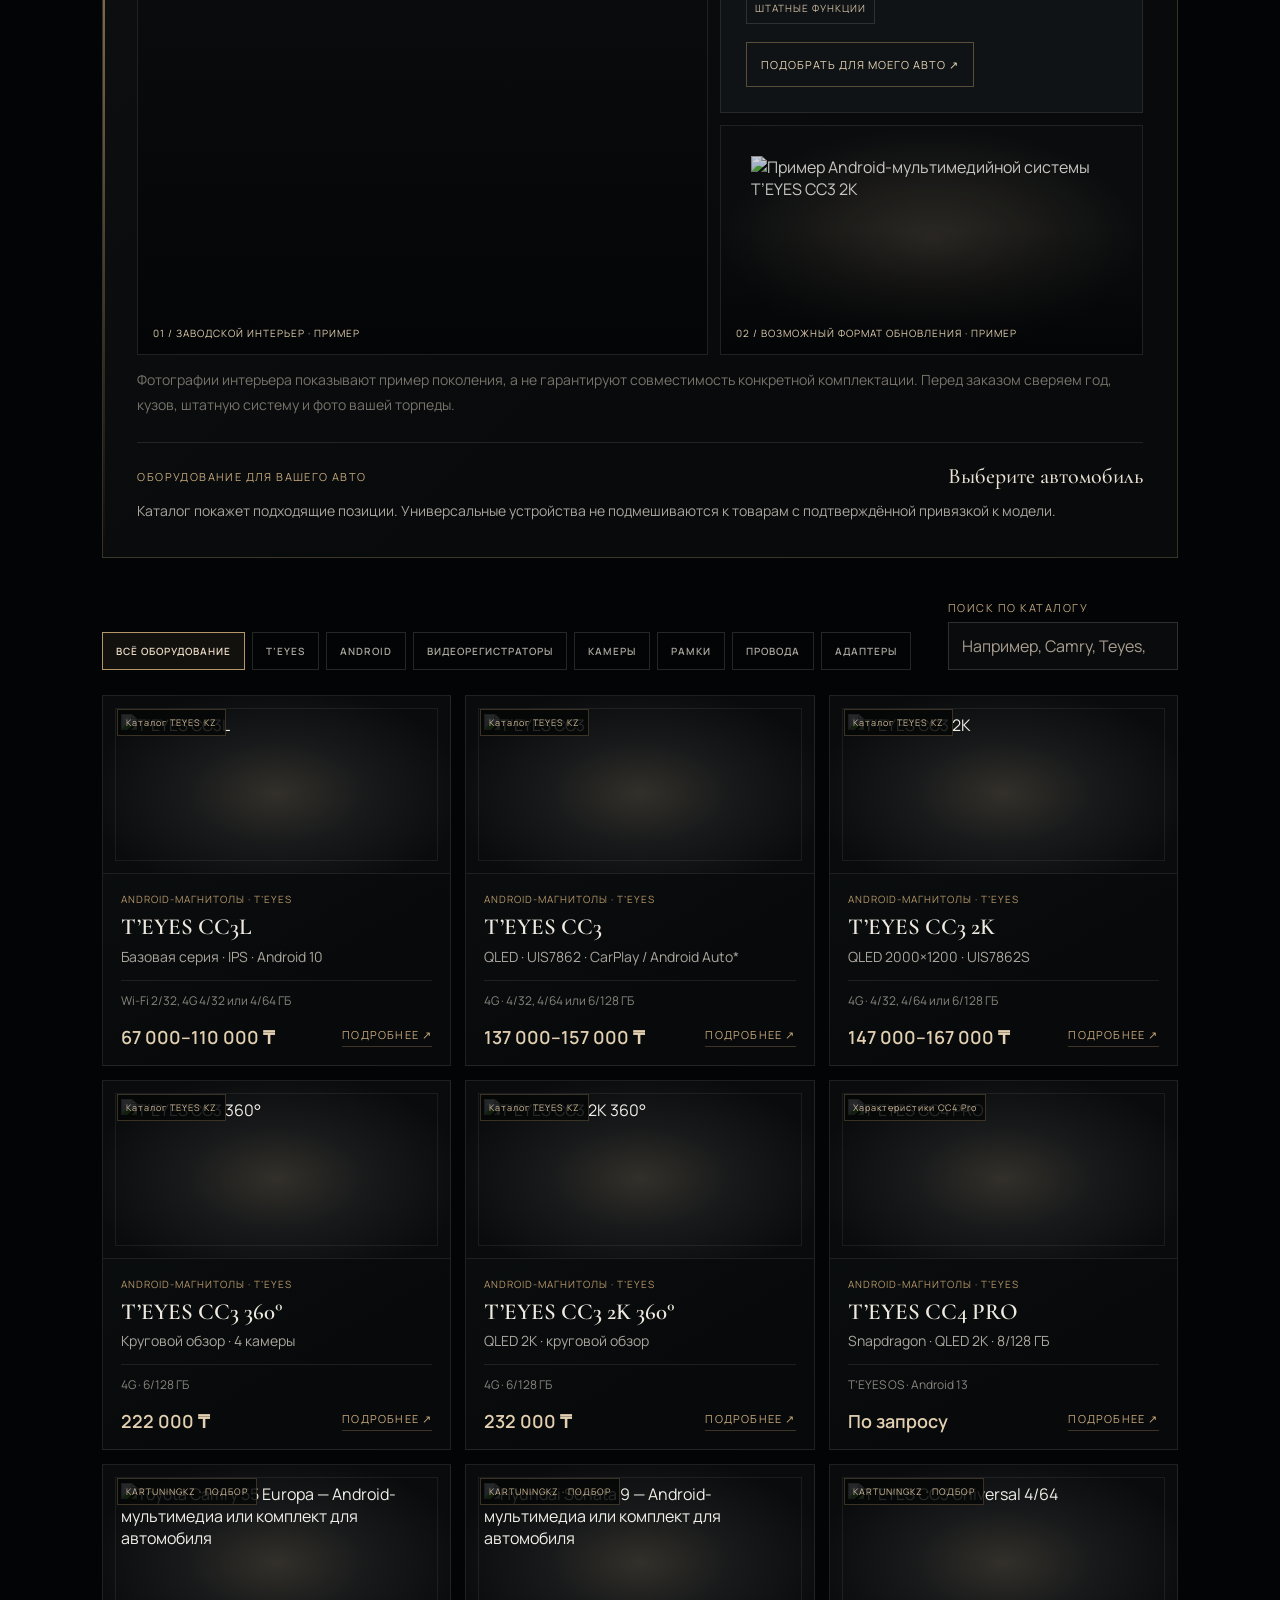
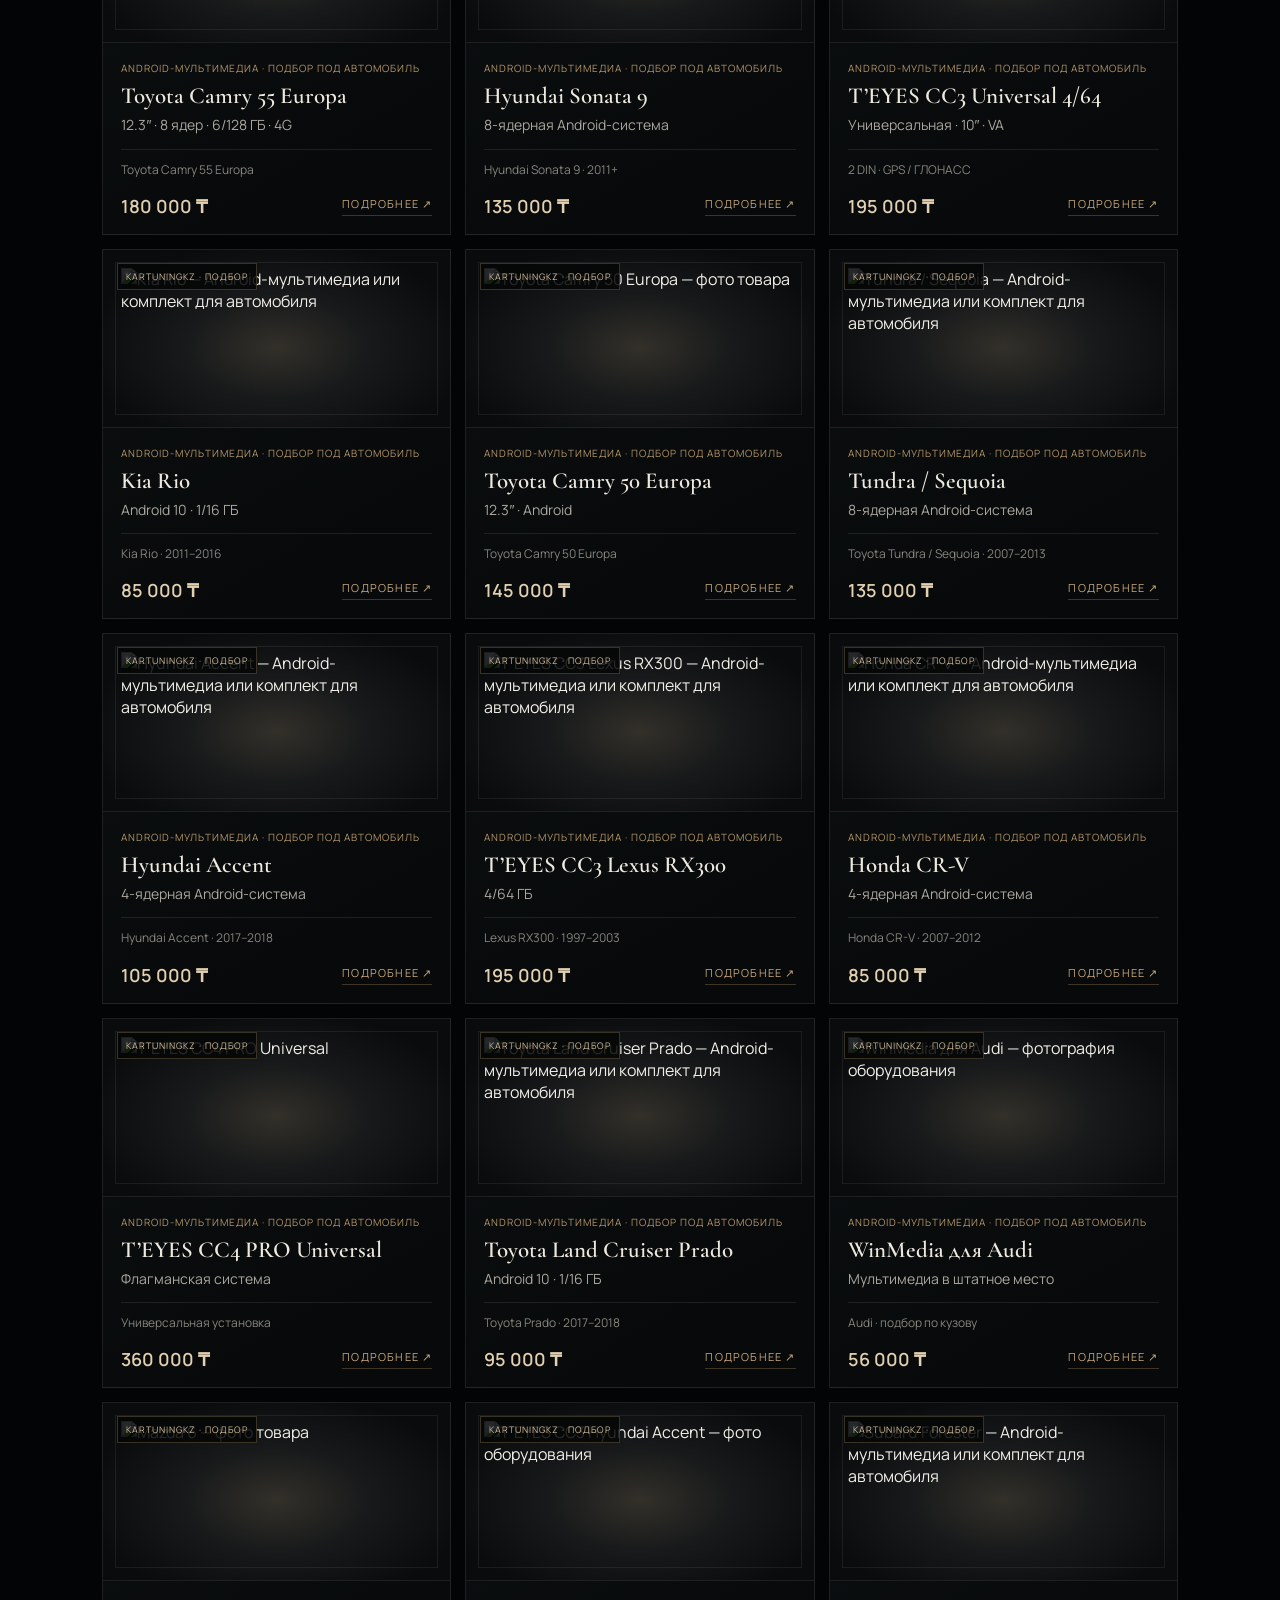
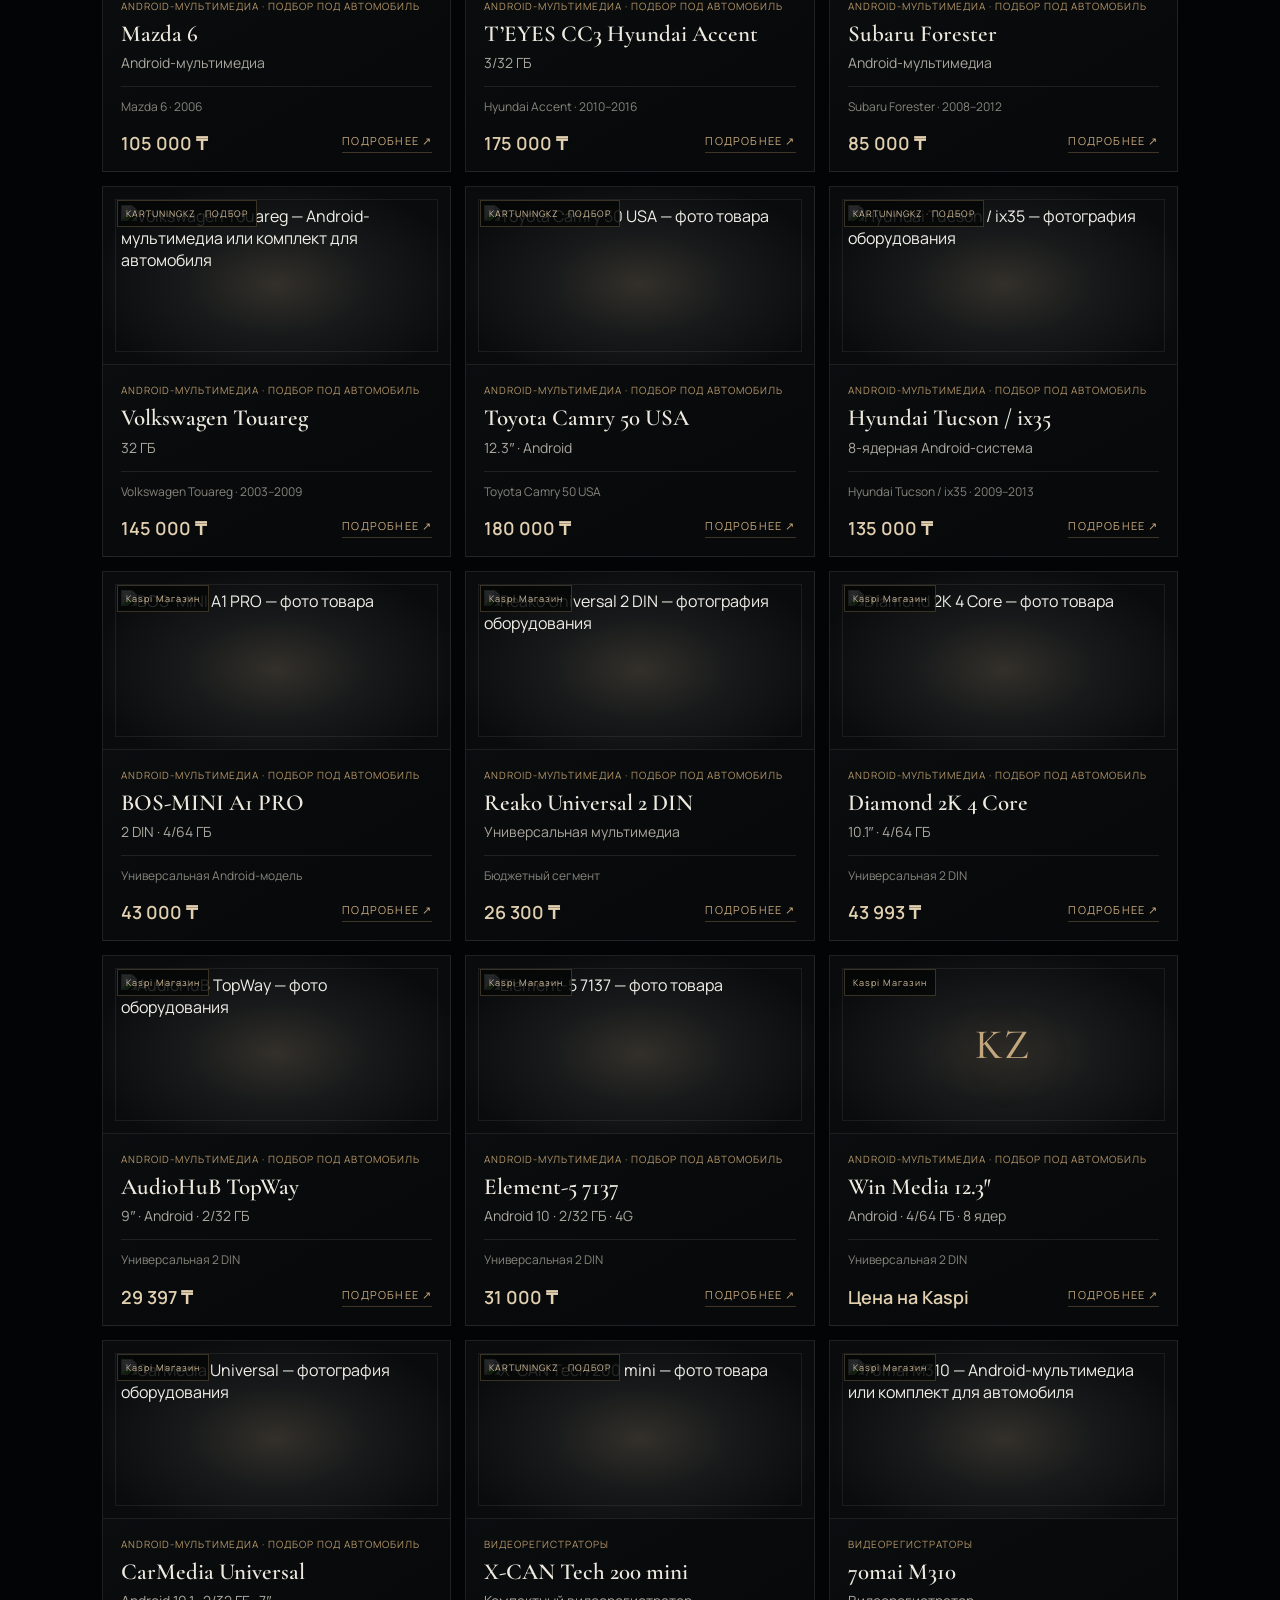
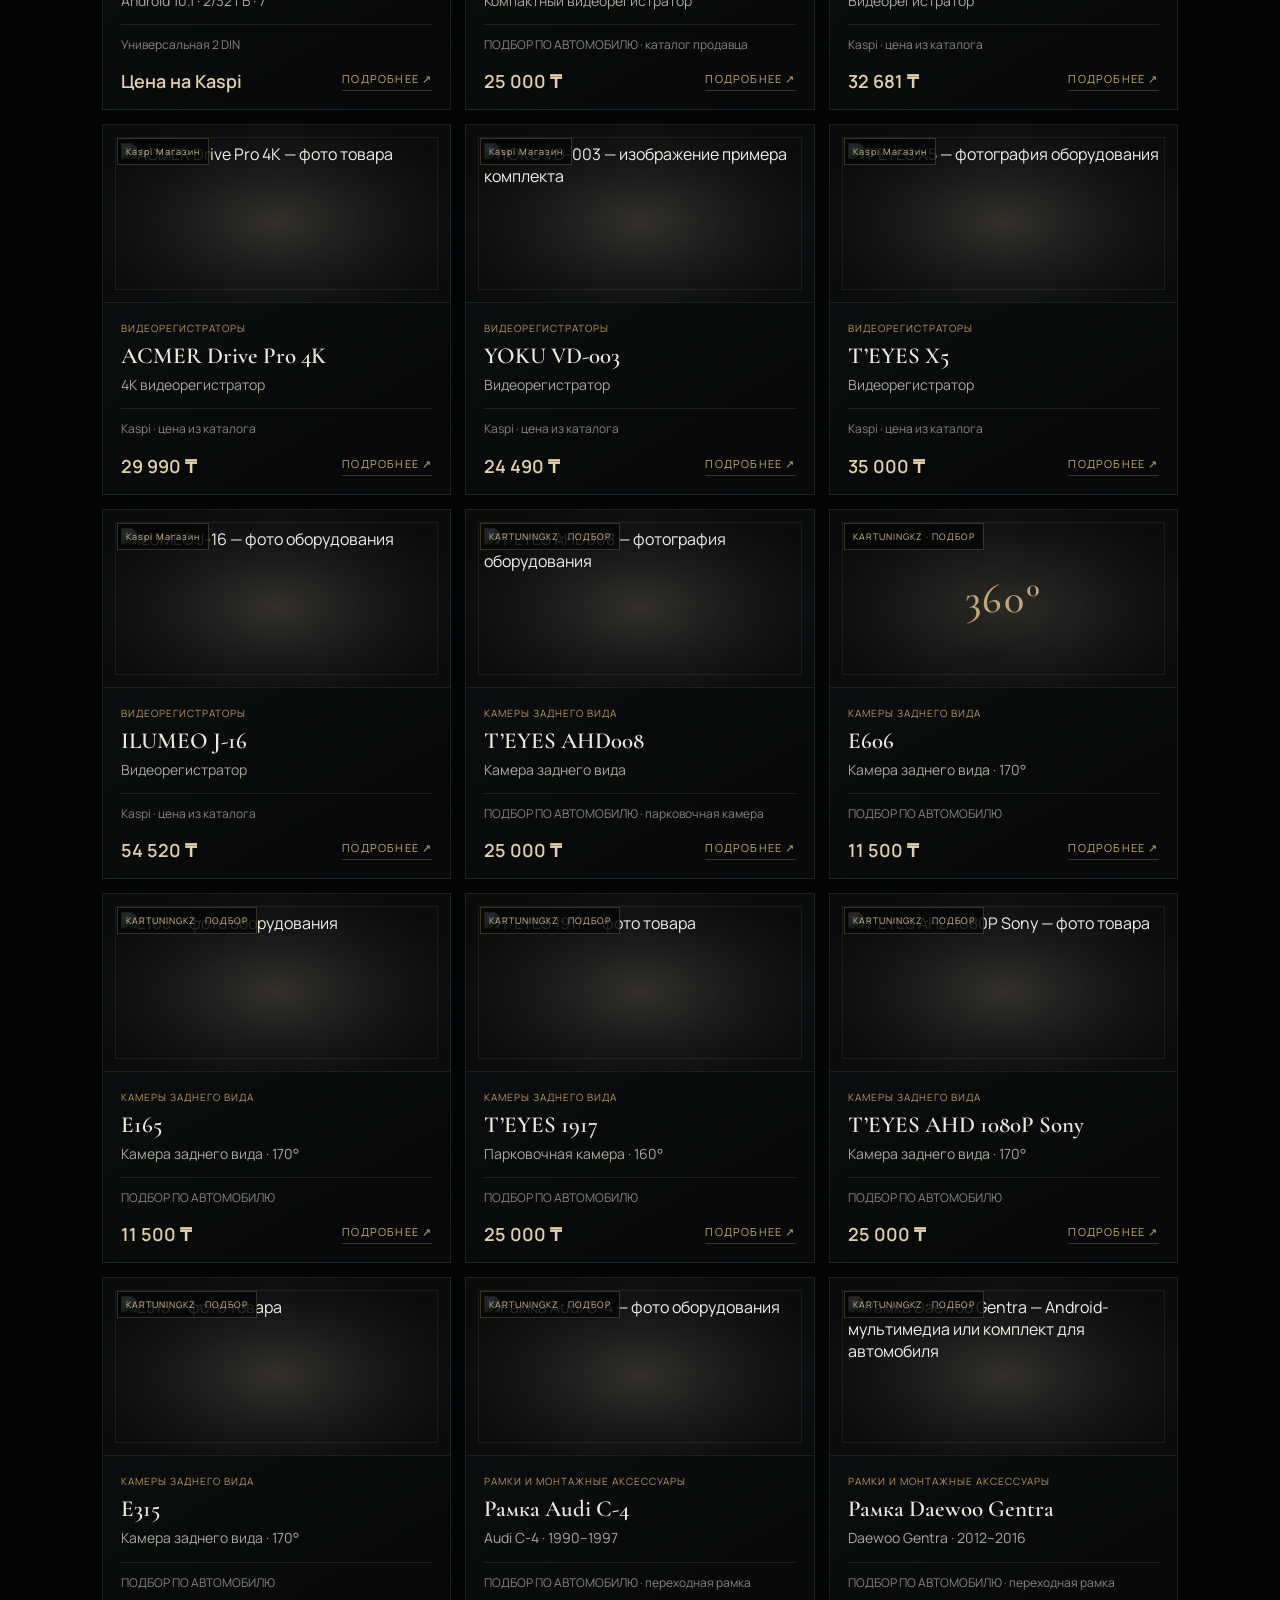
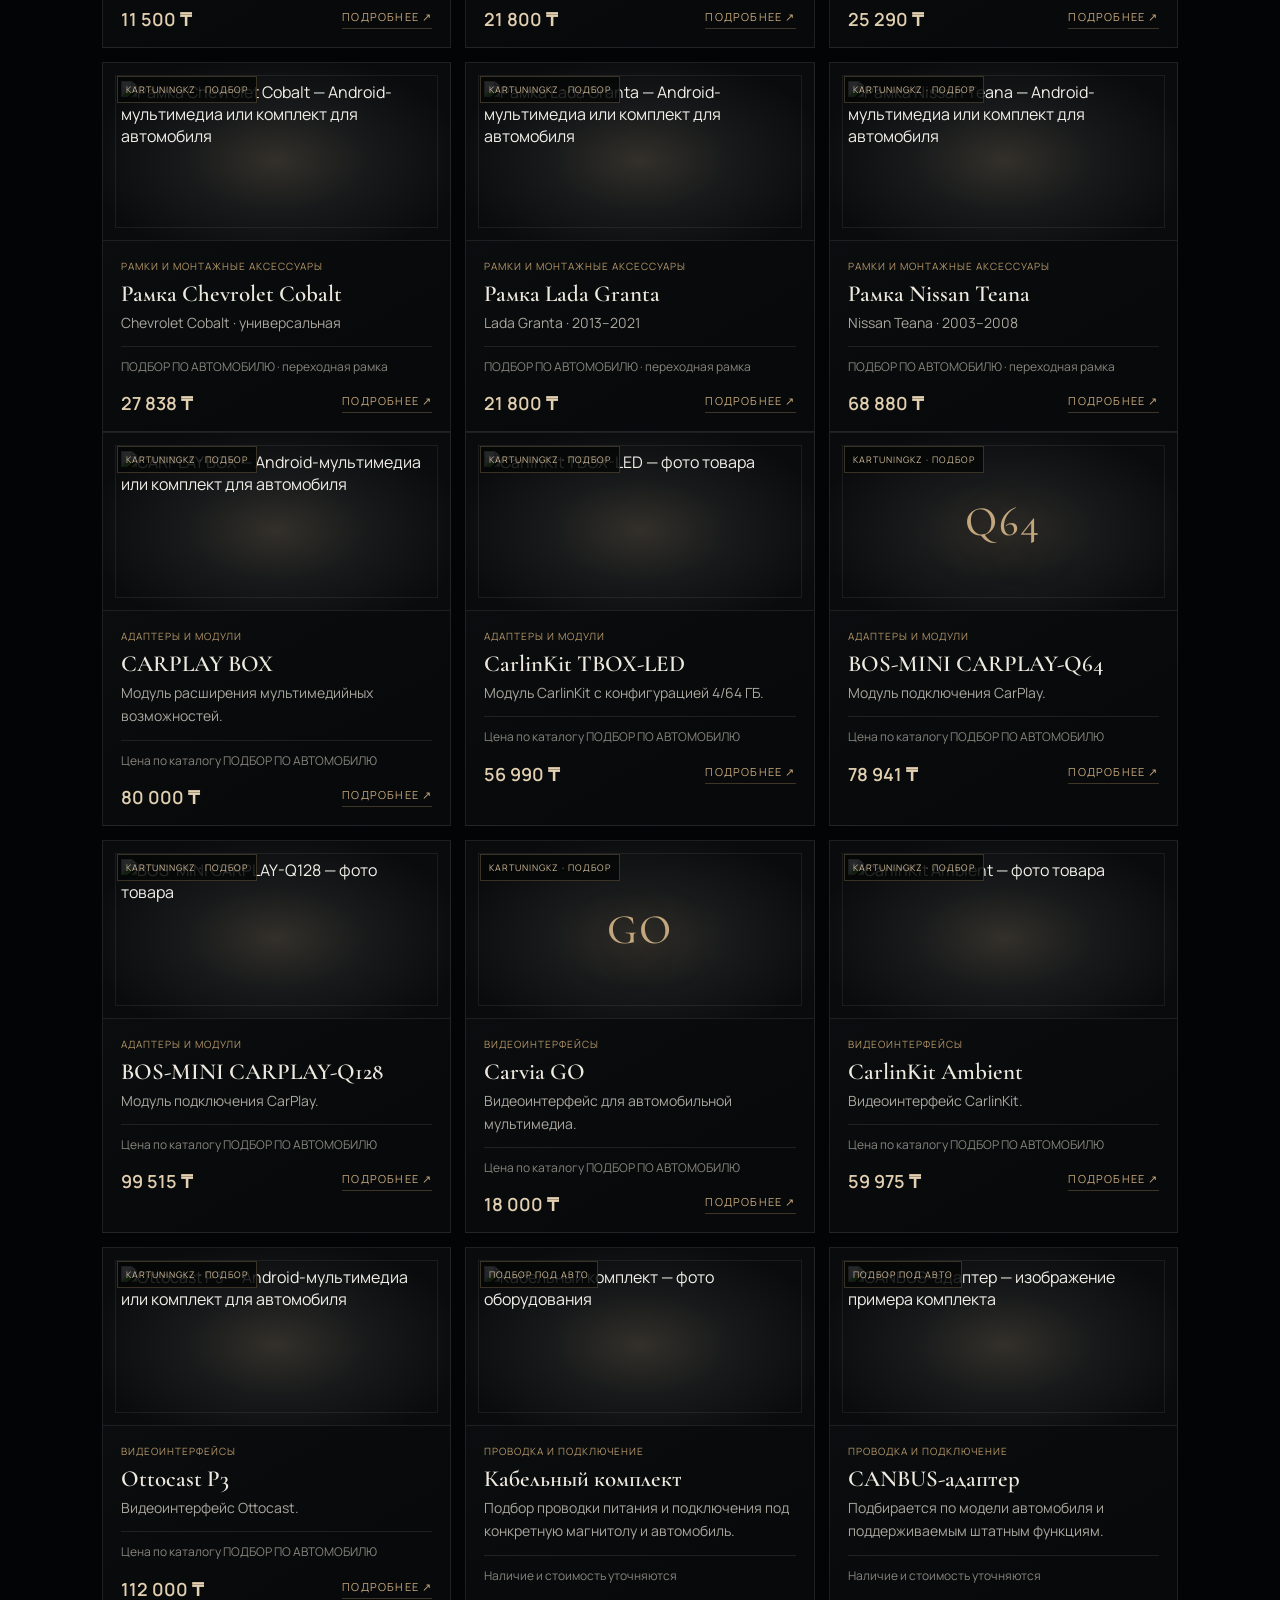
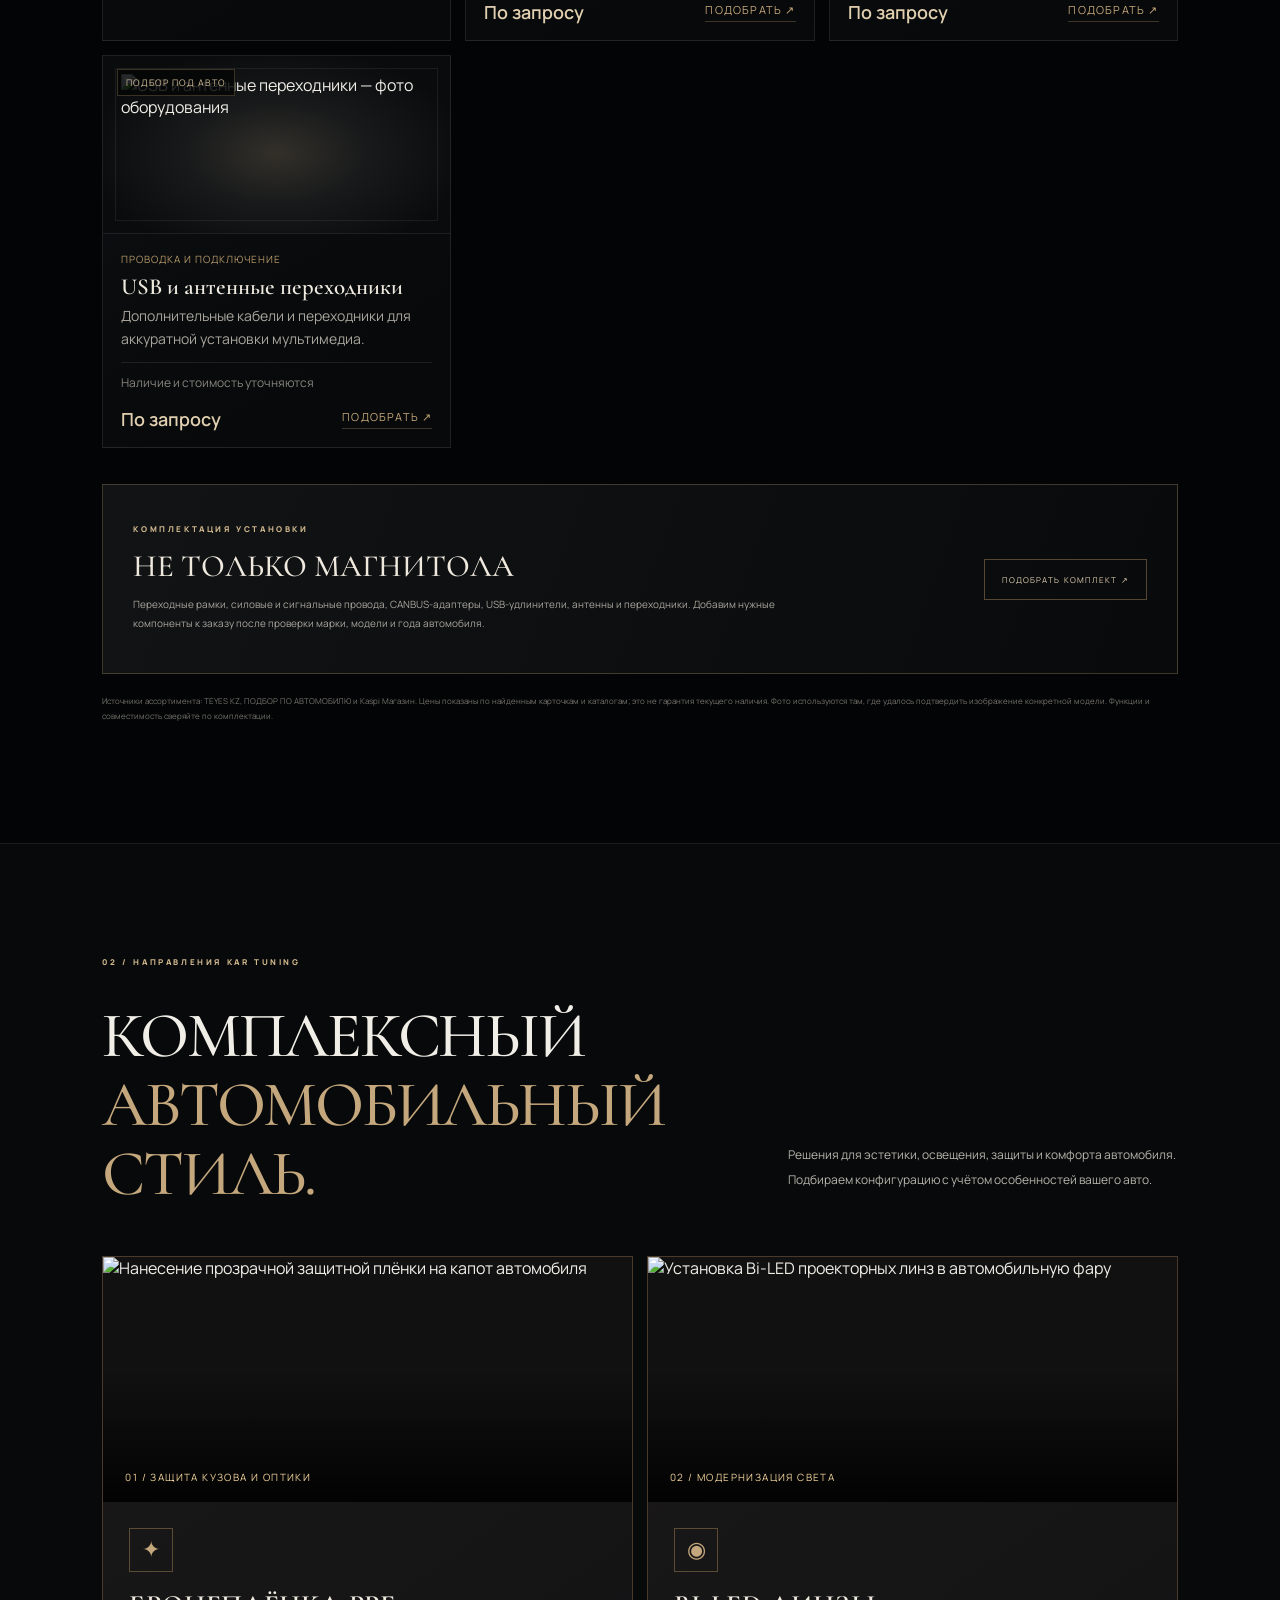
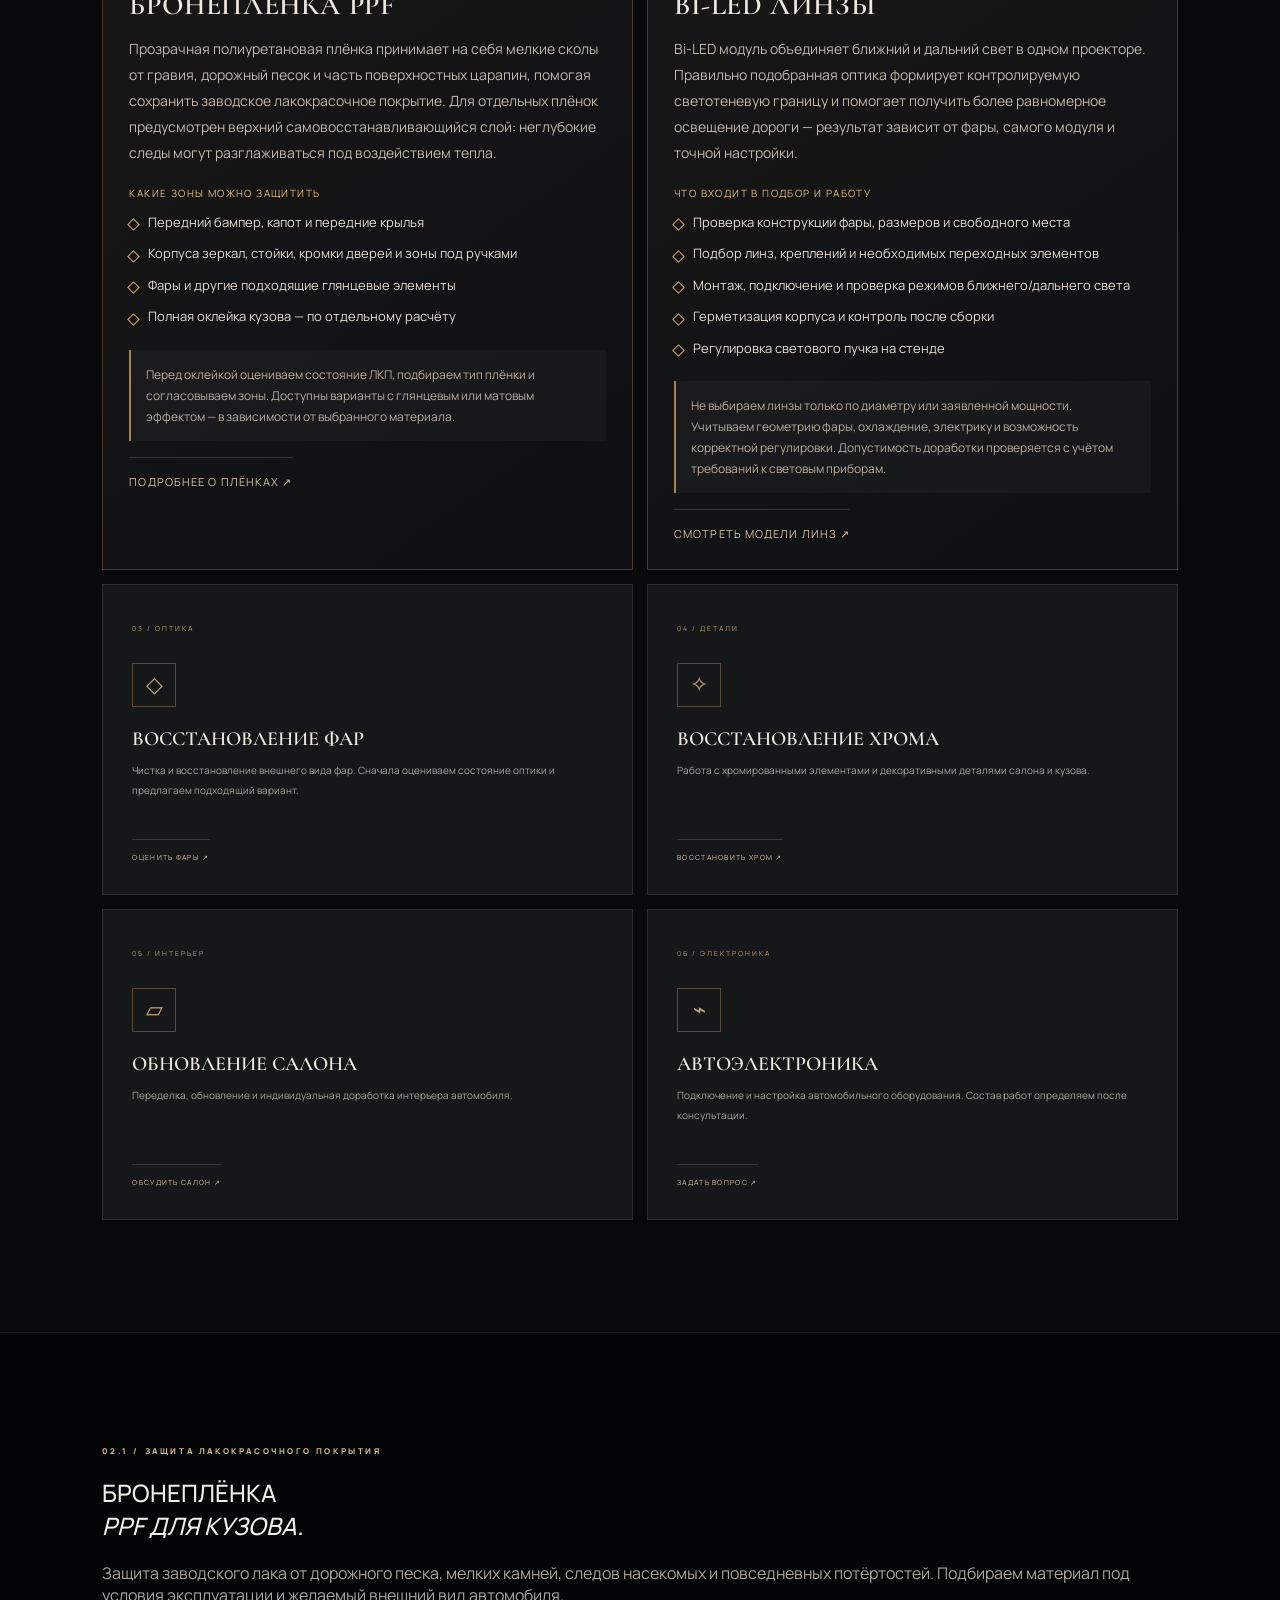
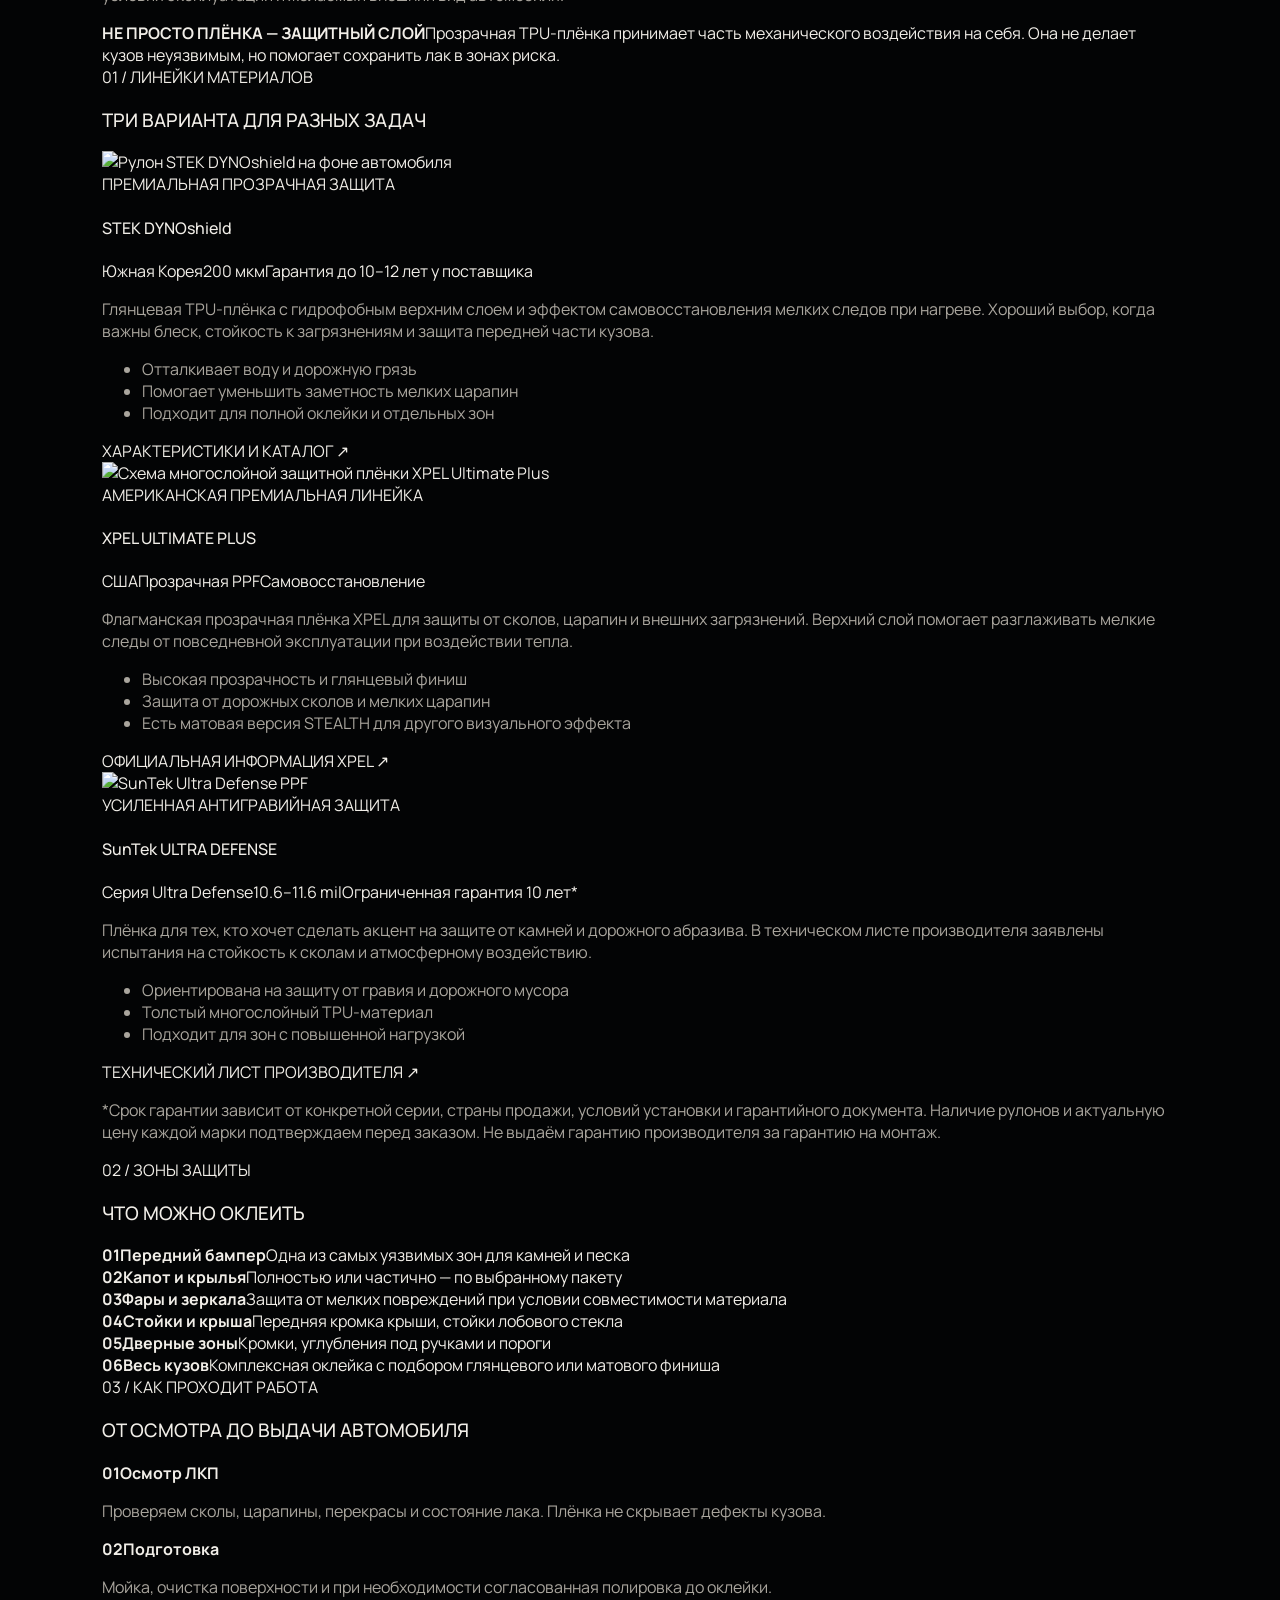
==== commit c0fa408f: "Expand PPF and Bi-LED service catalogs with Almaty models and product details" ====
--- a/index.html
+++ b/index.html
@@ -317,13 +317,47 @@
 <p class="source-note">Источники ассортимента: TEYES KZ, ПОДБОР ПО АВТОМОБИЛЮ и Kaspi Магазин. Цены показаны по найденным карточкам и каталогам; это не гарантия текущего наличия. Фото используются там, где удалось подтвердить изображение конкретной модели. Функции и совместимость сверяйте по комплектации.</p>
 </section>
 <section class="services section" id="services"><div class="section-label">02 / НАПРАВЛЕНИЯ KAR TUNING</div><div class="section-head"><h2>КОМПЛЕКСНЫЙ<br><em>АВТОМОБИЛЬНЫЙ СТИЛЬ.</em></h2><p>Решения для эстетики, освещения, защиты и комфорта автомобиля. Подбираем конфигурацию с учётом особенностей вашего авто.</p></div><div class="service-grid">
-<article class="service-card service-feature"><div class="service-photo"><img src="https://static.wixstatic.com/media/4962bc_622daa5a2541432ba257047d5ab6c4a1~mv2.webp/v1/fill/w_1000%2Ch_667%2Cal_c%2Cq_85%2Cusm_0.66_1.00_0.01/4962bc_622daa5a2541432ba257047d5ab6c4a1~mv2.webp" alt="Нанесение прозрачной защитной плёнки на капот автомобиля" loading="lazy"><span>01 / ЗАЩИТА КУЗОВА И ОПТИКИ</span></div><div class="service-body"><div class="service-icon">✦</div><h3>БРОНЕПЛЁНКА PPF</h3><p>Прозрачная полиуретановая плёнка принимает на себя мелкие сколы от гравия, дорожный песок и часть поверхностных царапин, помогая сохранить заводское лакокрасочное покрытие. Для отдельных плёнок предусмотрен верхний самовосстанавливающийся слой: неглубокие следы могут разглаживаться под воздействием тепла.</p><div class="service-subtitle">КАКИЕ ЗОНЫ МОЖНО ЗАЩИТИТЬ</div><ul class="service-points"><li>Передний бампер, капот и передние крылья</li><li>Корпуса зеркал, стойки, кромки дверей и зоны под ручками</li><li>Фары и другие подходящие глянцевые элементы</li><li>Полная оклейка кузова — по отдельному расчёту</li></ul><div class="service-note">Перед оклейкой оцениваем состояние ЛКП, подбираем тип плёнки и согласовываем зоны. Доступны варианты с глянцевым или матовым эффектом — в зависимости от выбранного материала.</div><a href="#contact">РАССЧИТАТЬ ОКЛЕЙКУ ↗</a></div></article>
-<article class="service-card service-feature"><div class="service-photo"><img src="https://avto-svitlo.com/media/shops/shop60/img/page_blocks/2026/05/13/vstanovlennia-linz-1_51282701.webp" alt="Установка Bi-LED проекторных линз в автомобильную фару" loading="lazy"><span>02 / МОДЕРНИЗАЦИЯ СВЕТА</span></div><div class="service-body"><div class="service-icon">◉</div><h3>BI-LED ЛИНЗЫ</h3><p>Bi-LED модуль объединяет ближний и дальний свет в одном проекторе. Правильно подобранная оптика формирует контролируемую светотеневую границу и помогает получить более равномерное освещение дороги — результат зависит от фары, самого модуля и точной настройки.</p><div class="service-subtitle">ЧТО ВХОДИТ В ПОДБОР И РАБОТУ</div><ul class="service-points"><li>Проверка конструкции фары, размеров и свободного места</li><li>Подбор линз, креплений и необходимых переходных элементов</li><li>Монтаж, подключение и проверка режимов ближнего/дальнего света</li><li>Герметизация корпуса и контроль после сборки</li><li>Регулировка светового пучка на стенде</li></ul><div class="service-note">Не выбираем линзы только по диаметру или заявленной мощности. Учитываем геометрию фары, охлаждение, электрику и возможность корректной регулировки. Допустимость доработки проверяется с учётом требований к световым приборам.</div><a href="#contact">ПОДОБРАТЬ BI-LED ↗</a></div></article>
+<article class="service-card service-feature"><div class="service-photo"><img src="https://static.wixstatic.com/media/4962bc_622daa5a2541432ba257047d5ab6c4a1~mv2.webp/v1/fill/w_1000%2Ch_667%2Cal_c%2Cq_85%2Cusm_0.66_1.00_0.01/4962bc_622daa5a2541432ba257047d5ab6c4a1~mv2.webp" alt="Нанесение прозрачной защитной плёнки на капот автомобиля" loading="lazy"><span>01 / ЗАЩИТА КУЗОВА И ОПТИКИ</span></div><div class="service-body"><div class="service-icon">✦</div><h3>БРОНЕПЛЁНКА PPF</h3><p>Прозрачная полиуретановая плёнка принимает на себя мелкие сколы от гравия, дорожный песок и часть поверхностных царапин, помогая сохранить заводское лакокрасочное покрытие. Для отдельных плёнок предусмотрен верхний самовосстанавливающийся слой: неглубокие следы могут разглаживаться под воздействием тепла.</p><div class="service-subtitle">КАКИЕ ЗОНЫ МОЖНО ЗАЩИТИТЬ</div><ul class="service-points"><li>Передний бампер, капот и передние крылья</li><li>Корпуса зеркал, стойки, кромки дверей и зоны под ручками</li><li>Фары и другие подходящие глянцевые элементы</li><li>Полная оклейка кузова — по отдельному расчёту</li></ul><div class="service-note">Перед оклейкой оцениваем состояние ЛКП, подбираем тип плёнки и согласовываем зоны. Доступны варианты с глянцевым или матовым эффектом — в зависимости от выбранного материала.</div><a href="#ppf-details">ПОДРОБНЕЕ О ПЛЁНКАХ ↗</a></div></article>
+<article class="service-card service-feature"><div class="service-photo"><img src="https://avto-svitlo.com/media/shops/shop60/img/page_blocks/2026/05/13/vstanovlennia-linz-1_51282701.webp" alt="Установка Bi-LED проекторных линз в автомобильную фару" loading="lazy"><span>02 / МОДЕРНИЗАЦИЯ СВЕТА</span></div><div class="service-body"><div class="service-icon">◉</div><h3>BI-LED ЛИНЗЫ</h3><p>Bi-LED модуль объединяет ближний и дальний свет в одном проекторе. Правильно подобранная оптика формирует контролируемую светотеневую границу и помогает получить более равномерное освещение дороги — результат зависит от фары, самого модуля и точной настройки.</p><div class="service-subtitle">ЧТО ВХОДИТ В ПОДБОР И РАБОТУ</div><ul class="service-points"><li>Проверка конструкции фары, размеров и свободного места</li><li>Подбор линз, креплений и необходимых переходных элементов</li><li>Монтаж, подключение и проверка режимов ближнего/дальнего света</li><li>Герметизация корпуса и контроль после сборки</li><li>Регулировка светового пучка на стенде</li></ul><div class="service-note">Не выбираем линзы только по диаметру или заявленной мощности. Учитываем геометрию фары, охлаждение, электрику и возможность корректной регулировки. Допустимость доработки проверяется с учётом требований к световым приборам.</div><a href="#biled-details">СМОТРЕТЬ МОДЕЛИ ЛИНЗ ↗</a></div></article>
 <article class="service-card"><span>03 / ОПТИКА</span><div class="service-icon">◇</div><h3>ВОССТАНОВЛЕНИЕ ФАР</h3><p>Чистка и восстановление внешнего вида фар. Сначала оцениваем состояние оптики и предлагаем подходящий вариант.</p><a href="#contact">ОЦЕНИТЬ ФАРЫ ↗</a></article>
 <article class="service-card"><span>04 / ДЕТАЛИ</span><div class="service-icon">✧</div><h3>ВОССТАНОВЛЕНИЕ ХРОМА</h3><p>Работа с хромированными элементами и декоративными деталями салона и кузова.</p><a href="#contact">ВОССТАНОВИТЬ ХРОМ ↗</a></article>
 <article class="service-card"><span>05 / ИНТЕРЬЕР</span><div class="service-icon">▱</div><h3>ОБНОВЛЕНИЕ САЛОНА</h3><p>Переделка, обновление и индивидуальная доработка интерьера автомобиля.</p><a href="#contact">ОБСУДИТЬ САЛОН ↗</a></article>
 <article class="service-card"><span>06 / ЭЛЕКТРОНИКА</span><div class="service-icon">⌁</div><h3>АВТОЭЛЕКТРОНИКА</h3><p>Подключение и настройка автомобильного оборудования. Состав работ определяем после консультации.</p><a href="#contact">ЗАДАТЬ ВОПРОС ↗</a></article>
 </div></section>
+
+<section class="service-detail section" id="ppf-details">
+ <div class="section-label">02.1 / ЗАЩИТА ЛАКОКРАСОЧНОГО ПОКРЫТИЯ</div>
+ <div class="detail-heading"><div><h2>БРОНЕПЛЁНКА<br><em>PPF ДЛЯ КУЗОВА.</em></h2><p>Защита заводского лака от дорожного песка, мелких камней, следов насекомых и повседневных потёртостей. Подбираем материал под условия эксплуатации и желаемый внешний вид автомобиля.</p></div><div class="detail-side-note"><strong>НЕ ПРОСТО ПЛЁНКА — ЗАЩИТНЫЙ СЛОЙ</strong><span>Прозрачная TPU-плёнка принимает часть механического воздействия на себя. Она не делает кузов неуязвимым, но помогает сохранить лак в зонах риска.</span></div></div>
+ <div class="detail-section-title"><span>01 / ЛИНЕЙКИ МАТЕРИАЛОВ</span><h3>ТРИ ВАРИАНТА ДЛЯ РАЗНЫХ ЗАДАЧ</h3></div>
+ <div class="detail-products ppf-products">
+  <article class="detail-product"><div class="detail-product-photo"><img src="https://item-shopping.c.yimg.jp/i/n/reprosstore_dynosi72" alt="Рулон STEK DYNOshield на фоне автомобиля" loading="lazy"></div><div class="detail-product-body"><div class="detail-product-kicker">ПРЕМИАЛЬНАЯ ПРОЗРАЧНАЯ ЗАЩИТА</div><h4>STEK DYNOshield</h4><div class="detail-specs"><span>Южная Корея</span><span>200 мкм</span><span>Гарантия до 10–12 лет у поставщика</span></div><p>Глянцевая TPU-плёнка с гидрофобным верхним слоем и эффектом самовосстановления мелких следов при нагреве. Хороший выбор, когда важны блеск, стойкость к загрязнениям и защита передней части кузова.</p><ul><li>Отталкивает воду и дорожную грязь</li><li>Помогает уменьшить заметность мелких царапин</li><li>Подходит для полной оклейки и отдельных зон</li></ul><a class="detail-source" href="https://ppf-film.kz/" target="_blank" rel="noopener">ХАРАКТЕРИСТИКИ И КАТАЛОГ ↗</a></div></article>
+  <article class="detail-product"><div class="detail-product-photo"><img src="https://usautomm.com/cdn/shop/files/XPELPPFULTIMATEPLUS_10YEARS.png?v=1746946895&width=533" alt="Схема многослойной защитной плёнки XPEL Ultimate Plus" loading="lazy"></div><div class="detail-product-body"><div class="detail-product-kicker">АМЕРИКАНСКАЯ ПРЕМИАЛЬНАЯ ЛИНЕЙКА</div><h4>XPEL ULTIMATE PLUS</h4><div class="detail-specs"><span>США</span><span>Прозрачная PPF</span><span>Самовосстановление</span></div><p>Флагманская прозрачная плёнка XPEL для защиты от сколов, царапин и внешних загрязнений. Верхний слой помогает разглаживать мелкие следы от повседневной эксплуатации при воздействии тепла.</p><ul><li>Высокая прозрачность и глянцевый финиш</li><li>Защита от дорожных сколов и мелких царапин</li><li>Есть матовая версия STEALTH для другого визуального эффекта</li></ul><a class="detail-source" href="https://xpel.kz/товары/защитная-пленка/ultimate-fusion-ppf/" target="_blank" rel="noopener">ОФИЦИАЛЬНАЯ ИНФОРМАЦИЯ XPEL ↗</a></div></article>
+  <article class="detail-product"><div class="detail-product-photo"><img src="https://folie.ceiba.sk/images_content/9445/4646-O-ultradef.jpg" alt="SunTek Ultra Defense PPF" loading="lazy"></div><div class="detail-product-body"><div class="detail-product-kicker">УСИЛЕННАЯ АНТИГРАВИЙНАЯ ЗАЩИТА</div><h4>SunTek ULTRA DEFENSE</h4><div class="detail-specs"><span>Серия Ultra Defense</span><span>10.6–11.6 mil</span><span>Ограниченная гарантия 10 лет*</span></div><p>Плёнка для тех, кто хочет сделать акцент на защите от камней и дорожного абразива. В техническом листе производителя заявлены испытания на стойкость к сколам и атмосферному воздействию.</p><ul><li>Ориентирована на защиту от гравия и дорожного мусора</li><li>Толстый многослойный TPU-материал</li><li>Подходит для зон с повышенной нагрузкой</li></ul><a class="detail-source" href="https://signfilm.it/media/wysiwyg/pdf/SunTek_PPF_Ultra_Defense_Scheda_Tecnica.pdf" target="_blank" rel="noopener">ТЕХНИЧЕСКИЙ ЛИСТ ПРОИЗВОДИТЕЛЯ ↗</a></div></article>
+ </div>
+ <p class="detail-disclaimer">*Срок гарантии зависит от конкретной серии, страны продажи, условий установки и гарантийного документа. Наличие рулонов и актуальную цену каждой марки подтверждаем перед заказом. Не выдаём гарантию производителя за гарантию на монтаж.</p>
+ <div class="detail-section-title"><span>02 / ЗОНЫ ЗАЩИТЫ</span><h3>ЧТО МОЖНО ОКЛЕИТЬ</h3></div>
+ <div class="coverage-grid"><div><b>01</b><strong>Передний бампер</strong><span>Одна из самых уязвимых зон для камней и песка</span></div><div><b>02</b><strong>Капот и крылья</strong><span>Полностью или частично — по выбранному пакету</span></div><div><b>03</b><strong>Фары и зеркала</strong><span>Защита от мелких повреждений при условии совместимости материала</span></div><div><b>04</b><strong>Стойки и крыша</strong><span>Передняя кромка крыши, стойки лобового стекла</span></div><div><b>05</b><strong>Дверные зоны</strong><span>Кромки, углубления под ручками и пороги</span></div><div><b>06</b><strong>Весь кузов</strong><span>Комплексная оклейка с подбором глянцевого или матового финиша</span></div></div>
+ <div class="detail-section-title"><span>03 / КАК ПРОХОДИТ РАБОТА</span><h3>ОТ ОСМОТРА ДО ВЫДАЧИ АВТОМОБИЛЯ</h3></div>
+ <div class="detail-steps"><div><b>01</b><strong>Осмотр ЛКП</strong><p>Проверяем сколы, царапины, перекрасы и состояние лака. Плёнка не скрывает дефекты кузова.</p></div><div><b>02</b><strong>Подготовка</strong><p>Мойка, очистка поверхности и при необходимости согласованная полировка до оклейки.</p></div><div><b>03</b><strong>Раскрой</strong><p>Подбираем лекала под марку и модель. Способ подворота краёв и раскроя согласуем заранее.</p></div><div><b>04</b><strong>Монтаж</strong><p>Укладываем плёнку с контролем натяжения, стыков, краёв и сложных изгибов.</p></div><div><b>05</b><strong>Контроль</strong><p>Проверяем края, углы и поверхность, объясняем уход и фиксируем гарантийные условия.</p></div></div>
+ <div class="detail-callout"><div><strong>СКОЛЬКО СТОИТ ОКЛЕЙКА?</strong><p>Цена зависит от автомобиля, площади, состояния ЛКП и выбранной плёнки. Рассчитаем отдельно защиту передней части, зон риска или всего кузова — стоимость согласуем до начала работ.</p></div><a class="detail-cta" href="https://wa.me/77773074939?text=Здравствуйте!%20Хочу%20рассчитать%20бронеплёнку%20PPF%20на%20автомобиль.">РАССЧИТАТЬ МОЮ ОКЛЕЙКУ ↗</a></div>
+</section>
+<section class="service-detail section" id="biled-details">
+ <div class="section-label">02.2 / СОВРЕМЕННЫЙ АВТОМОБИЛЬНЫЙ СВЕТ</div>
+ <div class="detail-heading"><div><h2>BI-LED ЛИНЗЫ<br><em>СВЕТ, КОТОРЫЙ РАБОТАЕТ.</em></h2><p>Подбираем проекторные LED-модули под конструкцию вашей фары. В одном модуле работают ближний и дальний свет, а правильная оптика и регулировка формируют контролируемую светотеневую границу.</p></div><div class="detail-side-note"><strong>ВАЖНО НЕ ТОЛЬКО КОЛИЧЕСТВО ЛЮМЕНОВ</strong><span>Реальный результат зависит от оптики, отражателя, фокуса, температуры, охлаждения, монтажа и настройки на стенде. Яркая линза без правильной регулировки может ослеплять.</span></div></div>
+ <div class="detail-section-title"><span>01 / ПОПУЛЯРНЫЕ МОДЕЛИ В АЛМАТЫ</span><h3>ЧЕТЫРЕ ВАРИАНТА ДЛЯ ПОДБОРА</h3></div>
+ <div class="detail-products biled-products">
+  <article class="detail-product"><div class="detail-product-photo"><img src="https://drivestore.com.ua/image/cache/catalog/products/13217/svetodiodnye-linzy-bi-led-aozoom-a3-3-0-5500k-4000lm-35w-12v-3-800x800.jpg" alt="Пара линз AOZOOM A3+" loading="lazy"></div><div class="detail-product-body"><div class="detail-product-kicker">ДОСТУПНЫЙ ПОПУЛЯРНЫЙ ВАРИАНТ</div><h4>AOZOOM A3+</h4><div class="detail-price">от 42 990 ₸ <small>за комплект по найденному предложению</small></div><div class="detail-specs"><span>3.0″</span><span>12 В</span><span>5500 K</span><span>35 Вт / 4000 лм в опубликованной спецификации</span></div><p>Универсальный модуль с одним чипом, встроенным драйвером и креплением стандарта Hella 3R. Подойдёт как базовый вариант модернизации, если размеры и крепление совпадают с вашей фарой.</p><ul><li>Ближний и дальний свет в одном проекторе</li><li>Встроенный драйвер</li><li>Заявленная гарантия продавца — 24 месяца</li></ul><a class="detail-source" href="https://aozoom.org.kz/p88093266-aozoom.html" target="_blank" rel="noopener">ПРЕДЛОЖЕНИЕ В АЛМАТЫ ↗</a></div></article>
+  <article class="detail-product"><div class="detail-product-photo"><img src="https://kvadrat.md/image/cache/catalog/gallery/Lens/Aozoom/A3-MAX/2-500x500.jpg" alt="Пара линз AOZOOM A3 Max" loading="lazy"></div><div class="detail-product-body"><div class="detail-product-kicker">СБАЛАНСИРОВАННЫЙ ВАРИАНТ</div><h4>AOZOOM A3 MAX</h4><div class="detail-price">56 999 ₸ <small>за комплект по предложению продавца в Алматы</small></div><div class="detail-specs"><span>2.5″ / версии 3.0″</span><span>12 В</span><span>5500 K</span></div><p>Популярная серия с несколькими исполнениями. Для версии 2025 в открытой спецификации указаны 49/57 Вт, 4200/4600 лм и активное охлаждение. Перед заказом обязательно сверяем точную ревизию и диаметр.</p><ul><li>Доступны варианты крепления Hella 3R/5R и гайка</li><li>Встроенный драйвер и защита от перегрева в указанной версии</li><li>Нужно выбрать точный размер под корпус фары</li></ul><a class="detail-source" href="https://avtolampa.kz/p84667730-led-linzy-aozoom.html" target="_blank" rel="noopener">ПРЕДЛОЖЕНИЕ В АЛМАТЫ ↗</a></div></article>
+  <article class="detail-product"><div class="detail-product-photo"><img src="https://drivestore.com.ua/image/catalog/products/13440/svetodiodnye-linzy-bi-led-aozoom-a5-3-0-5500k-4000lm-42w-12v-3.jpg" alt="Пара линз AOZOOM A5+" loading="lazy"></div><div class="detail-product-body"><div class="detail-product-kicker">УСИЛЕННАЯ КОНСТРУКЦИЯ</div><h4>AOZOOM A5+</h4><div class="detail-price">70 000 ₸ <small>за комплект по предложению в Алматы</small></div><div class="detail-specs"><span>3.0″</span><span>5500 K</span><span>12 В</span></div><p>Модуль с широкой светотеневой границей и универсальным креплением: резьбовое соединение с гайкой и посадка под переходные рамки Hella 3R/5R. Металлический отражатель помогает отводить тепло.</p><ul><li>Два режима — ближний и дальний</li><li>Удобное подключение и варианты крепления</li><li>Заявленная гарантия продавца — 24 месяца</li></ul><a class="detail-source" href="https://aozoom.org.kz/p84717243-led-moduli-aozoom.html" target="_blank" rel="noopener">ПРЕДЛОЖЕНИЕ В АЛМАТЫ ↗</a></div></article>
+  <article class="detail-product"><div class="detail-product-photo"><img src="https://images.satu.kz/196260326_w640_h640_bi-led-moduli-aozoom.jpg" alt="Линзы AOZOOM Dragon Knight Bi-LED" loading="lazy"></div><div class="detail-product-body"><div class="detail-product-kicker">ПРЕМИАЛЬНЫЙ СЕГМЕНТ</div><h4>AOZOOM DRAGON</h4><div class="detail-price">109 000 ₸ <small>за комплект по предложению в Алматы</small></div><div class="detail-specs"><span>3.0″</span><span>5000 K</span><span>35 Вт</span><span>4500 лм в спецификации продавца</span></div><p>Серия Dragon Knight с двумя светодиодными чипами, встроенным драйвером и интеллектуальной системой охлаждения. Рассматриваем её, когда нужен более высокий класс модуля и конструкция фары позволяет корректно установить линзу.</p><ul><li>Раздельная работа чипов ближнего и дальнего света</li><li>Посадочные размеры под крепление Hella 3</li><li>Заявленная гарантия продавца — 24 месяца</li></ul><a class="detail-source" href="https://aozoom.org.kz/p84717359-led-moduli-aozoom.html" target="_blank" rel="noopener">ПРЕДЛОЖЕНИЕ В АЛМАТЫ ↗</a></div></article>
+ </div>
+ <p class="detail-disclaimer">Цены и наличие — опубликованные предложения продавцов в Алматы на момент подготовки раздела, не стоимость установки и не наша розничная цена. Уточняйте актуальную ревизию, оригинальность, комплектацию и гарантийный талон. Kaspi-объявление с подтверждённой карточкой именно этих моделей при проверке не найдено — не подменяем его случайной ссылкой.</p>
+ <div class="detail-section-title"><span>02 / КАК ВЫБРАТЬ</span><h3>ЧТО ПРОВЕРЯЕМ ДО ПОКУПКИ</h3></div>
+ <div class="coverage-grid"><div><b>01</b><strong>Диаметр линзы</strong><span>2.5″ или 3.0″ — проверяем глубину и посадочное место внутри фары</span></div><div><b>02</b><strong>Крепление</strong><span>Hella 3R/5R, гайка или индивидуальная переходная рамка</span></div><div><b>03</b><strong>Оптическая схема</strong><span>Смотрим форму пучка, ширину засветки и чёткость СТГ</span></div><div><b>04</b><strong>Охлаждение</strong><span>Проверяем кулер, радиатор и свободное пространство в корпусе</span></div><div><b>05</b><strong>Электрика</strong><span>Проверяем питание, драйвер, CANBUS и отсутствие ошибок</span></div><div><b>06</b><strong>Регулировка</strong><span>После установки выставляем свет на стенде и проверяем встречную зону</span></div></div>
+ <div class="detail-section-title"><span>03 / ПРОФЕССИОНАЛЬНАЯ УСТАНОВКА</span><h3>НЕ ПРОСТО ПОСТАВИТЬ ЛИНЗУ — НАСТРОИТЬ СВЕТ</h3></div>
+ <div class="detail-steps"><div><b>01</b><strong>Диагностика фары</strong><p>Оцениваем корпус, стекло, отражатель, штатный модуль и состояние герметика.</p></div><div><b>02</b><strong>Подбор комплекта</strong><p>Сверяем размер линзы, крепление, маску, переходники и электрику автомобиля.</p></div><div><b>03</b><strong>Монтаж</strong><p>Разбираем фару подходящим способом, устанавливаем модуль и фиксируем оптику.</p></div><div><b>04</b><strong>Герметизация</strong><p>Собираем корпус с контролем посадки стекла и герметичности.</p></div><div><b>05</b><strong>Световой стенд</strong><p>Выставляем высоту и направление пучка, проверяем ближний и дальний режимы.</p></div></div>
+ <div class="detail-callout"><div><strong>ПОДБЕРЁМ ЛИНЗЫ ПОД ТВОЙ АВТОМОБИЛЬ</strong><p>Отправь марку, модель, год и фото фары сзади и спереди. Проверим размеры и крепления до покупки, чтобы не заказывать модуль наугад.</p></div><a class="detail-cta" href="https://wa.me/77773074939?text=Здравствуйте!%20Хочу%20подобрать%20Bi-LED%20линзы.%20Могу%20отправить%20фото%20фар.">ПОДОБРАТЬ BI-LED ↗</a></div>
+</section>
 <section class="install section" id="install"><div class="section-label">03 / ПРОДАЖА И УСТАНОВКА</div><div class="install-grid"><div><h2>ПОДКЛЮЧИМ.<br><em>НАСТРОИМ.</em><br>ОБЪЯСНИМ.</h2><p>Не оставляем выбор только на характеристиках. Учитываем штатные функции автомобиля, разъёмы, рамку, камеры и органы управления — всё проверяем по конкретной машине.</p><a class="btn btn-red" href="#contact">Обсудить установку <b>↗</b></a></div><div class="steps"><div><b>01</b><span><strong>Расскажите об автомобиле</strong><small>Марка, модель, год и комплектация</small></span></div><div><b>02</b><span><strong>Подберём систему</strong><small>Покажем подходящие варианты и согласуем стоимость</small></span></div><div><b>03</b><span><strong>Продажа и установка</strong><small>Согласуем комплект и работы до начала установки</small></span></div></div></div></section>
 <section class="faq section" id="faq"><div class="section-label">04 / ПОЛЕЗНО ЗНАТЬ</div><div class="section-head"><h2>ЧАСТЫЕ<br><em>ВОПРОСЫ.</em></h2><p>Коротко отвечаем на то, что важно знать до покупки и установки. Если нужна точная информация по вашей машине — спросите специалиста.</p></div><div class="faq-list"><details><summary>Как понять, какая магнитола подойдёт моему автомобилю?</summary><p>Нужны марка, модель, год и желательно комплектация. Мы проверим форму панели, разъёмы, штатные функции и подберём подходящее устройство.</p></details><details><summary>Чем CC3 2K отличается от обычной CC3?</summary><p>Главное отличие — более высокое разрешение экрана: 2000 × 1200 вместо 1280 × 720 у стандартной серии CC3. Конкретные характеристики зависят от версии.</p></details><details><summary>Можно ли установить магнитолу с сохранением штатных функций?</summary><p>Во многих автомобилях это возможно, но зависит от модели, комплектации, CAN-модуля и подключаемых аксессуаров. Проверяем это до согласования заказа.</p></details><details><summary>Можно купить магнитолу без установки?</summary><p>Да, обсудим отдельно покупку устройства и комплектность. Перед заказом подтвердим совместимость и необходимые переходники.</p></details><details><summary>Сколько стоит установка и сколько действует гарантия?</summary><p>Стоимость работ и гарантийные условия зависят от устройства, автомобиля и комплекта. Специалист подтвердит их до оформления заказа.</p></details></div></section><section class="contact section" id="contact"><div class="section-label">05 / ПОДБОР И КОНСУЛЬТАЦИЯ</div><div class="contact-grid"><div><h2>НАЙДЁМ<br><em>ТВОЙ ВАРИАНТ.</em></h2><p>Укажите автомобиль и пожелания. Подготовим персональный запрос для подбора мультимедийной системы и необходимых компонентов.</p></div><form id="lead-form"><label>ВАШЕ ИМЯ<input name="name" placeholder="Как к вам обращаться" required></label><label>ТЕЛЕФОН<input name="phone" type="tel" placeholder="+7 ..." required></label><label>МАРКА АВТОМОБИЛЯ<select name="car_make"><option value="">Выбери марку</option><option>Toyota</option><option>Hyundai</option><option>Kia</option><option>Chevrolet</option><option>BMW</option><option>Mercedes-Benz</option><option>Lexus</option><option>Nissan</option><option>Volkswagen</option><option>Mitsubishi</option><option>Honda</option><option>Другая марка</option></select></label><label>МОДЕЛЬ И ГОД<input name="car_model_year" placeholder="Например: Camry, 2017"></label><label>БЮДЖЕТ<select name="budget"><option value="">Пока не определился</option><option>Бюджетный вариант</option><option>Средний сегмент</option><option>Премиальная мультимедиа</option><option>Хочу сравнить варианты</option></select></label><label>ЧТО ВАЖНО?<textarea name="details" rows="2" placeholder="Teyes CC3 2K, хороший звук, камеры, установка..."></textarea></label><button class="btn btn-red" type="submit">ПОДГОТОВИТЬ ЗАЯВКУ <b>↗</b></button><small id="form-note">Заполни форму — мы подготовим сообщение, и ты выберешь удобный WhatsApp для отправки заявки.</small></form>
 <div class="contact-whatsapp"><span class="section-label">НАПИСАТЬ НАПРЯМУЮ В WHATSAPP</span>
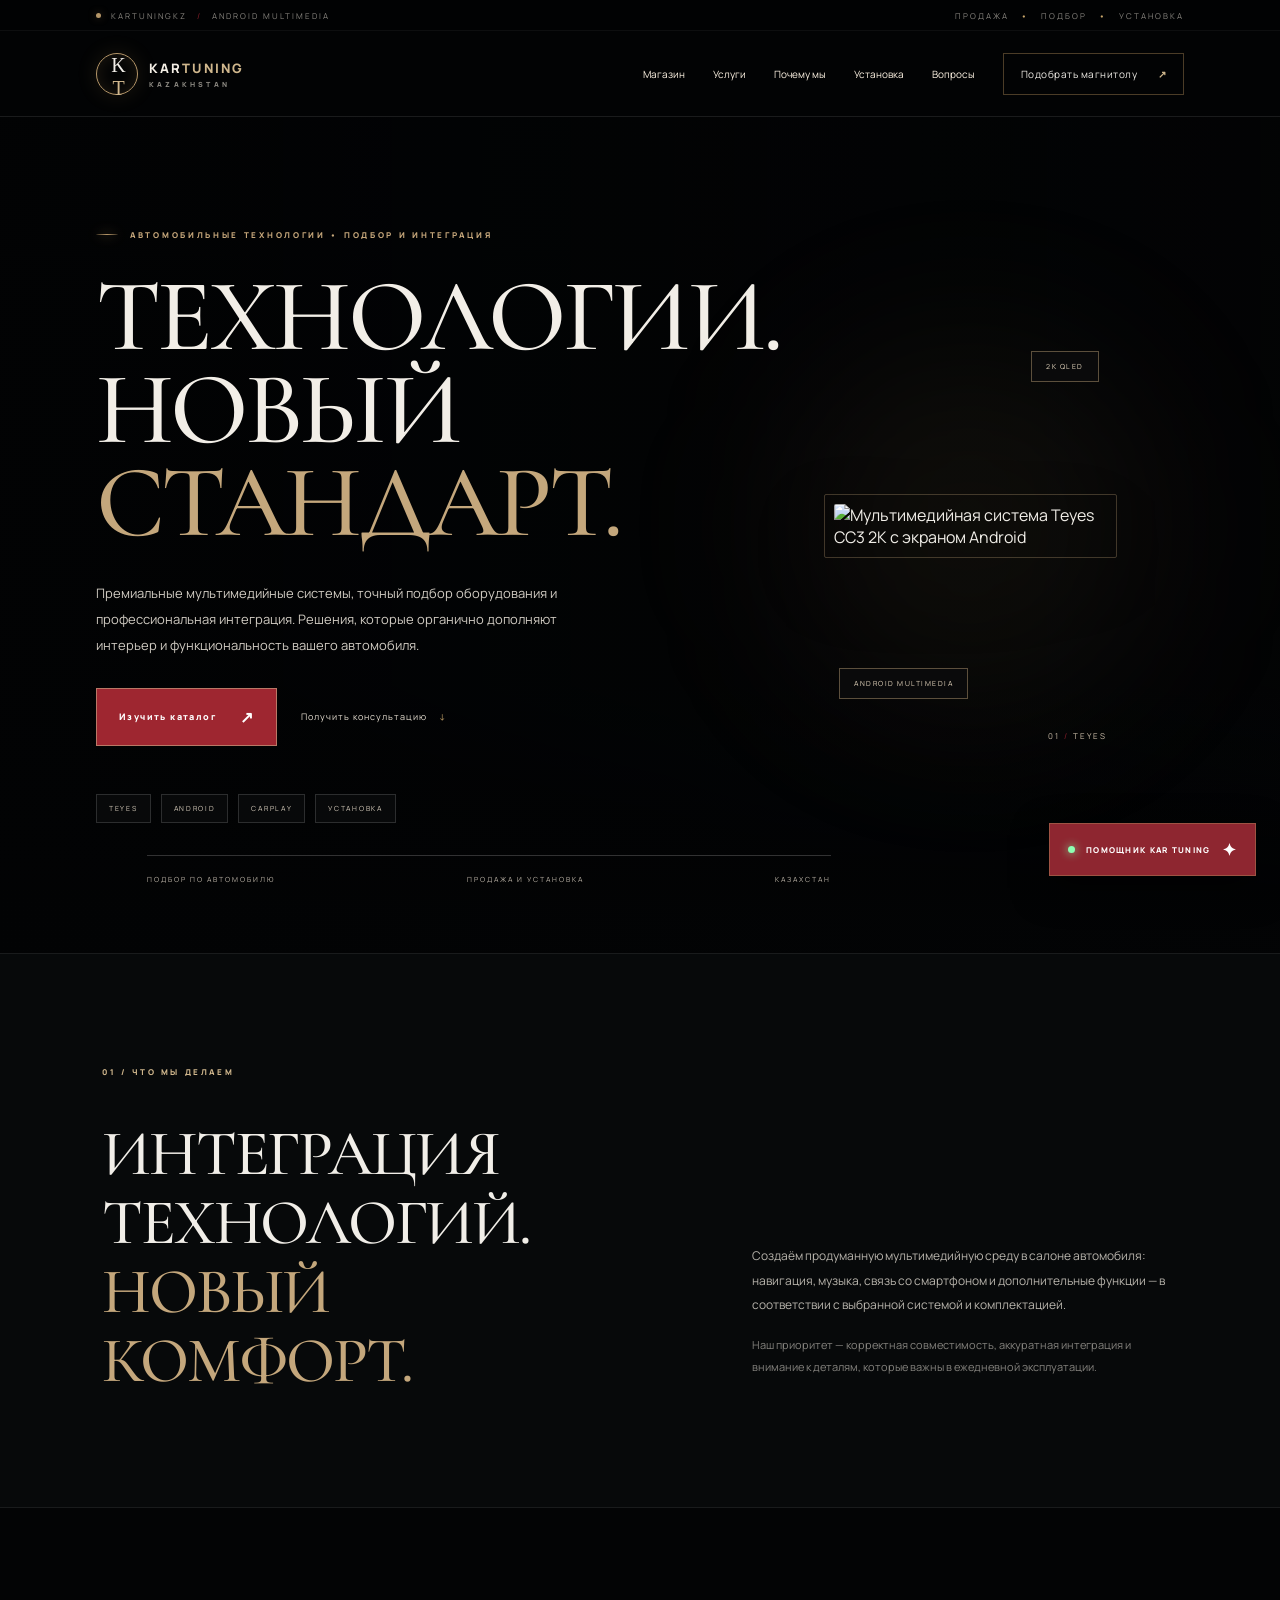
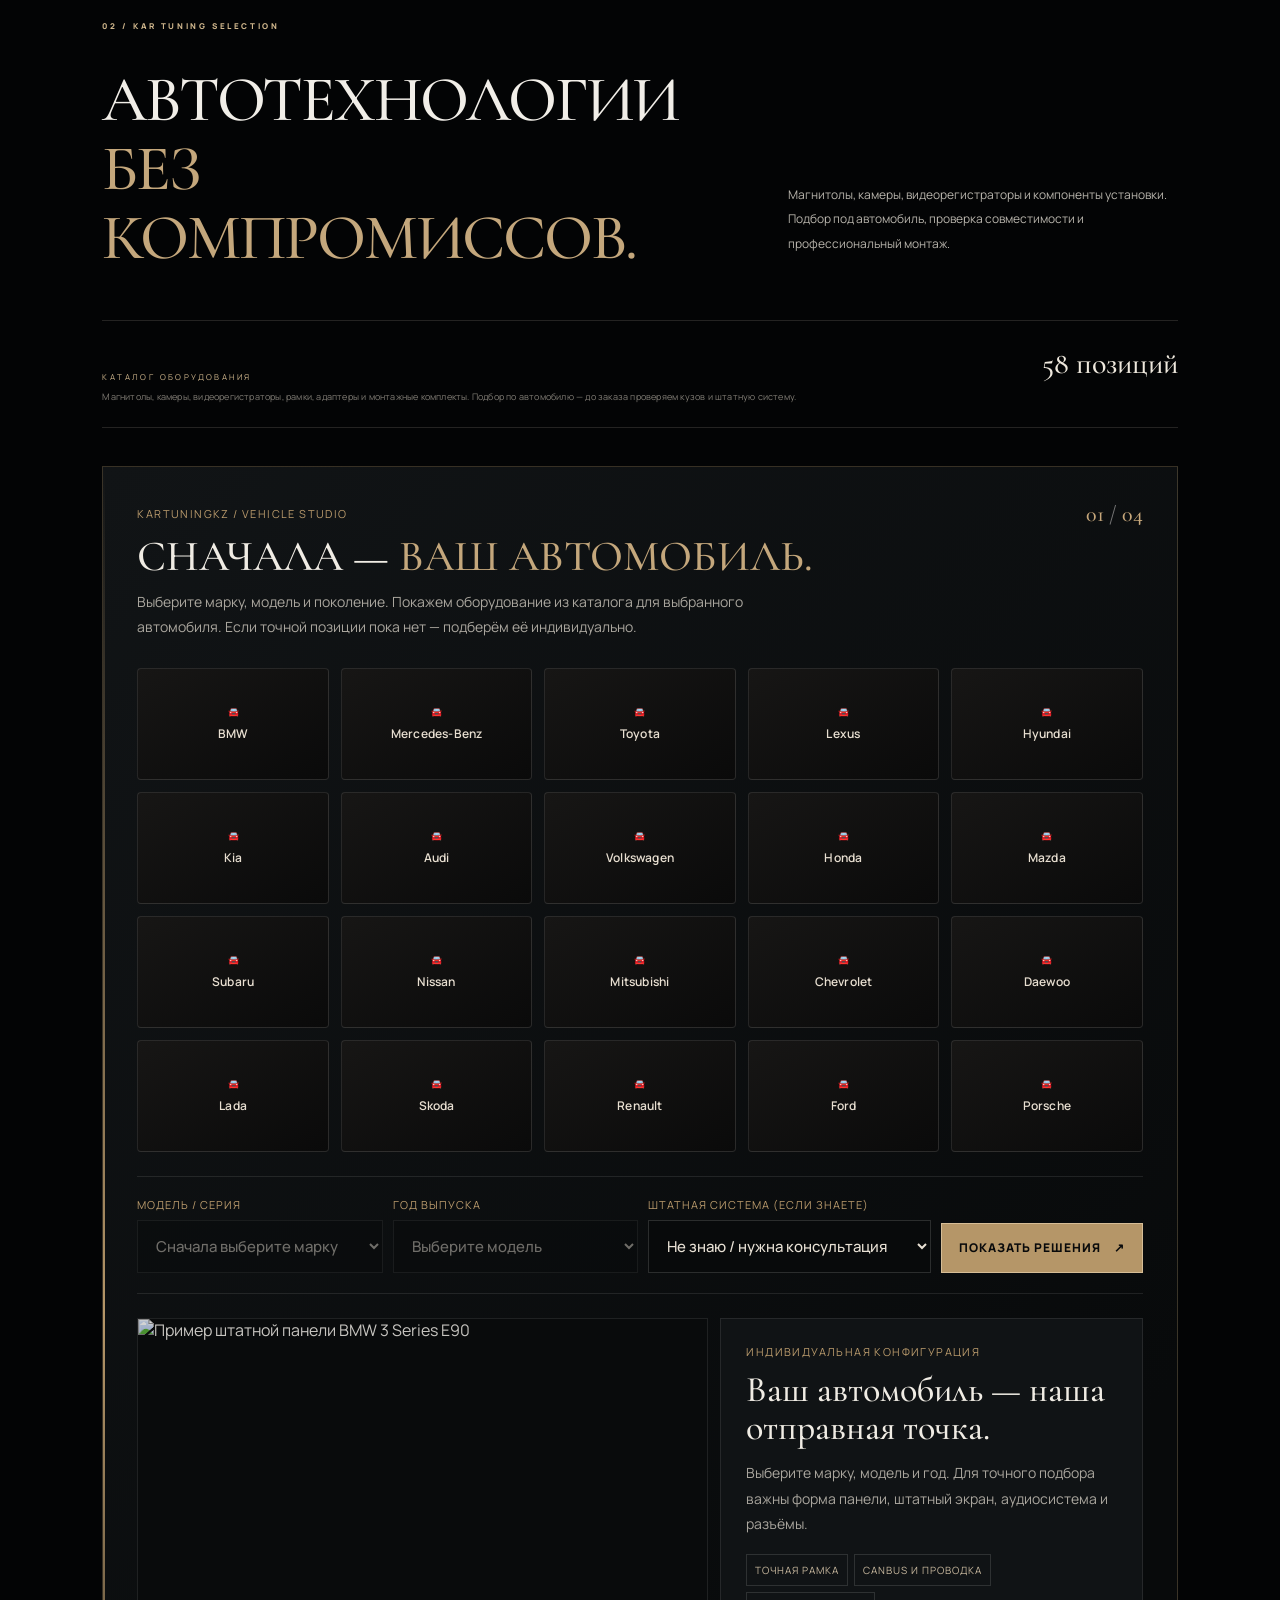
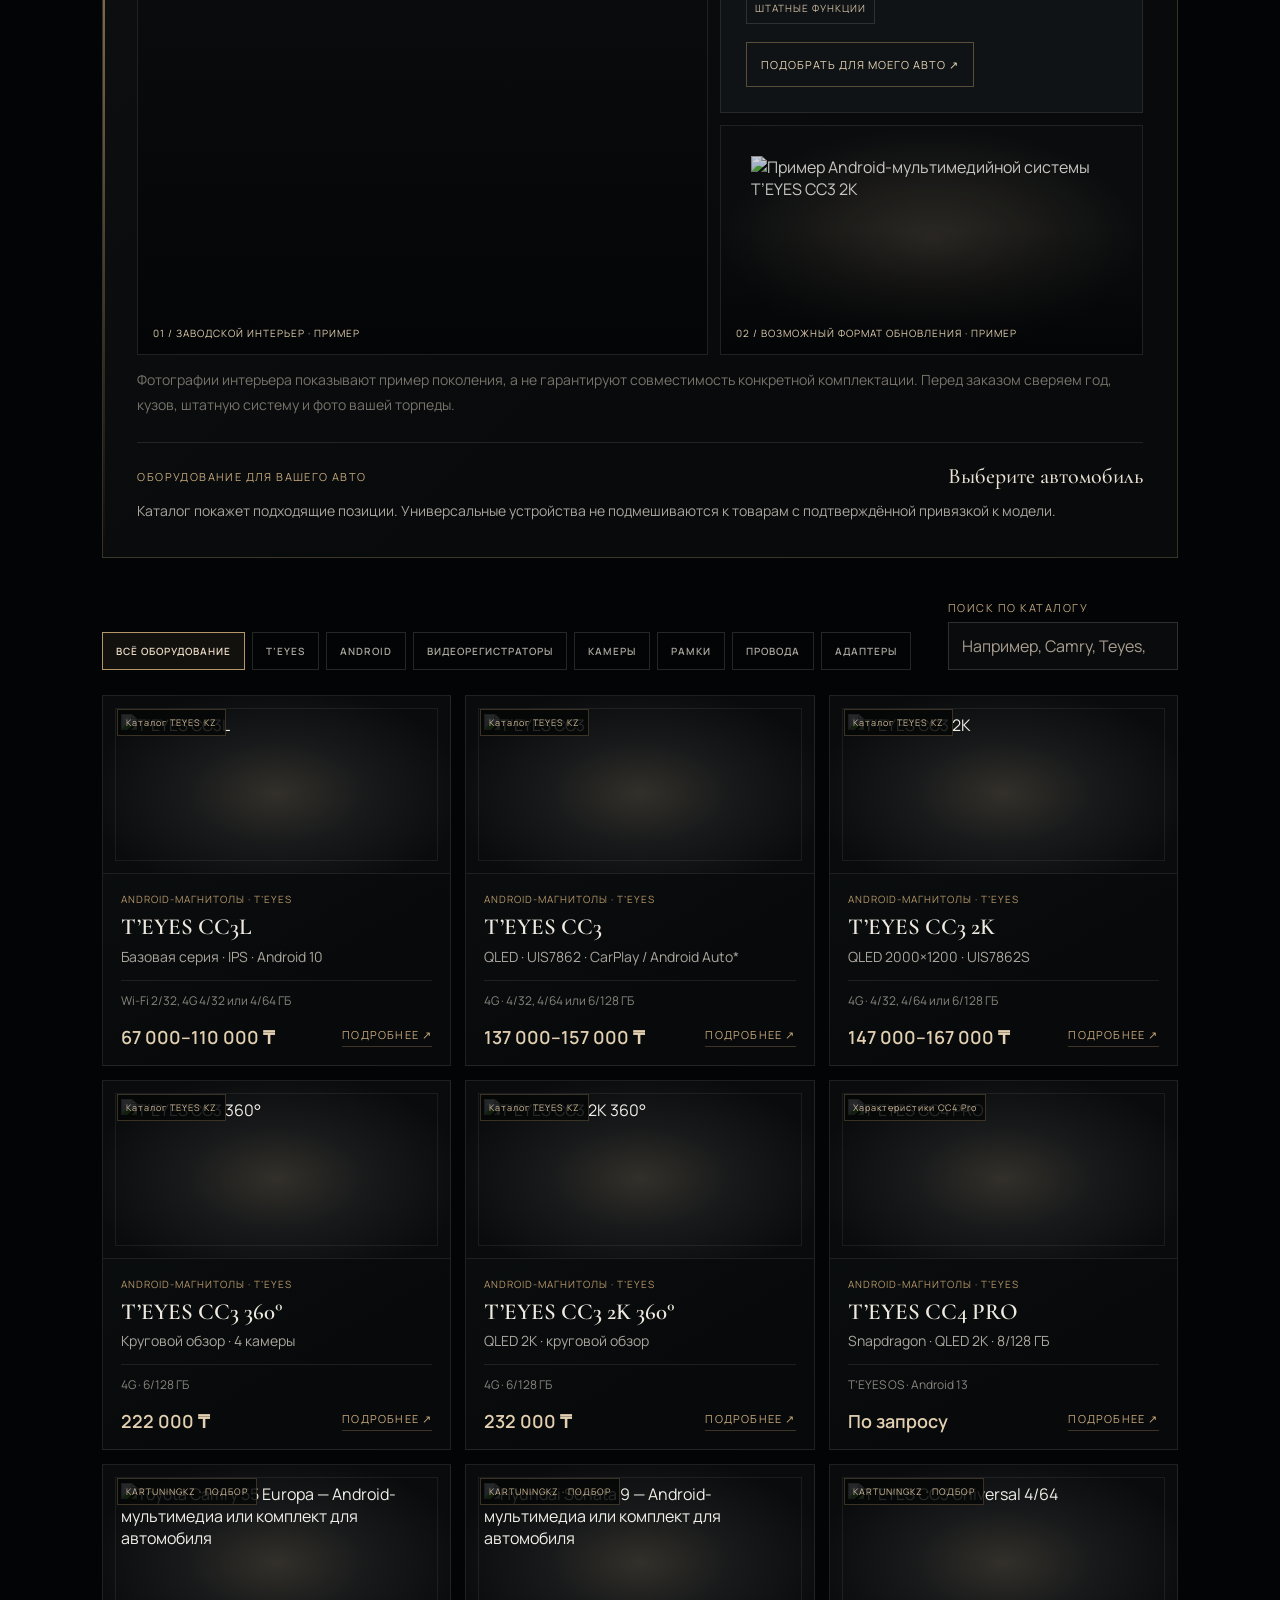
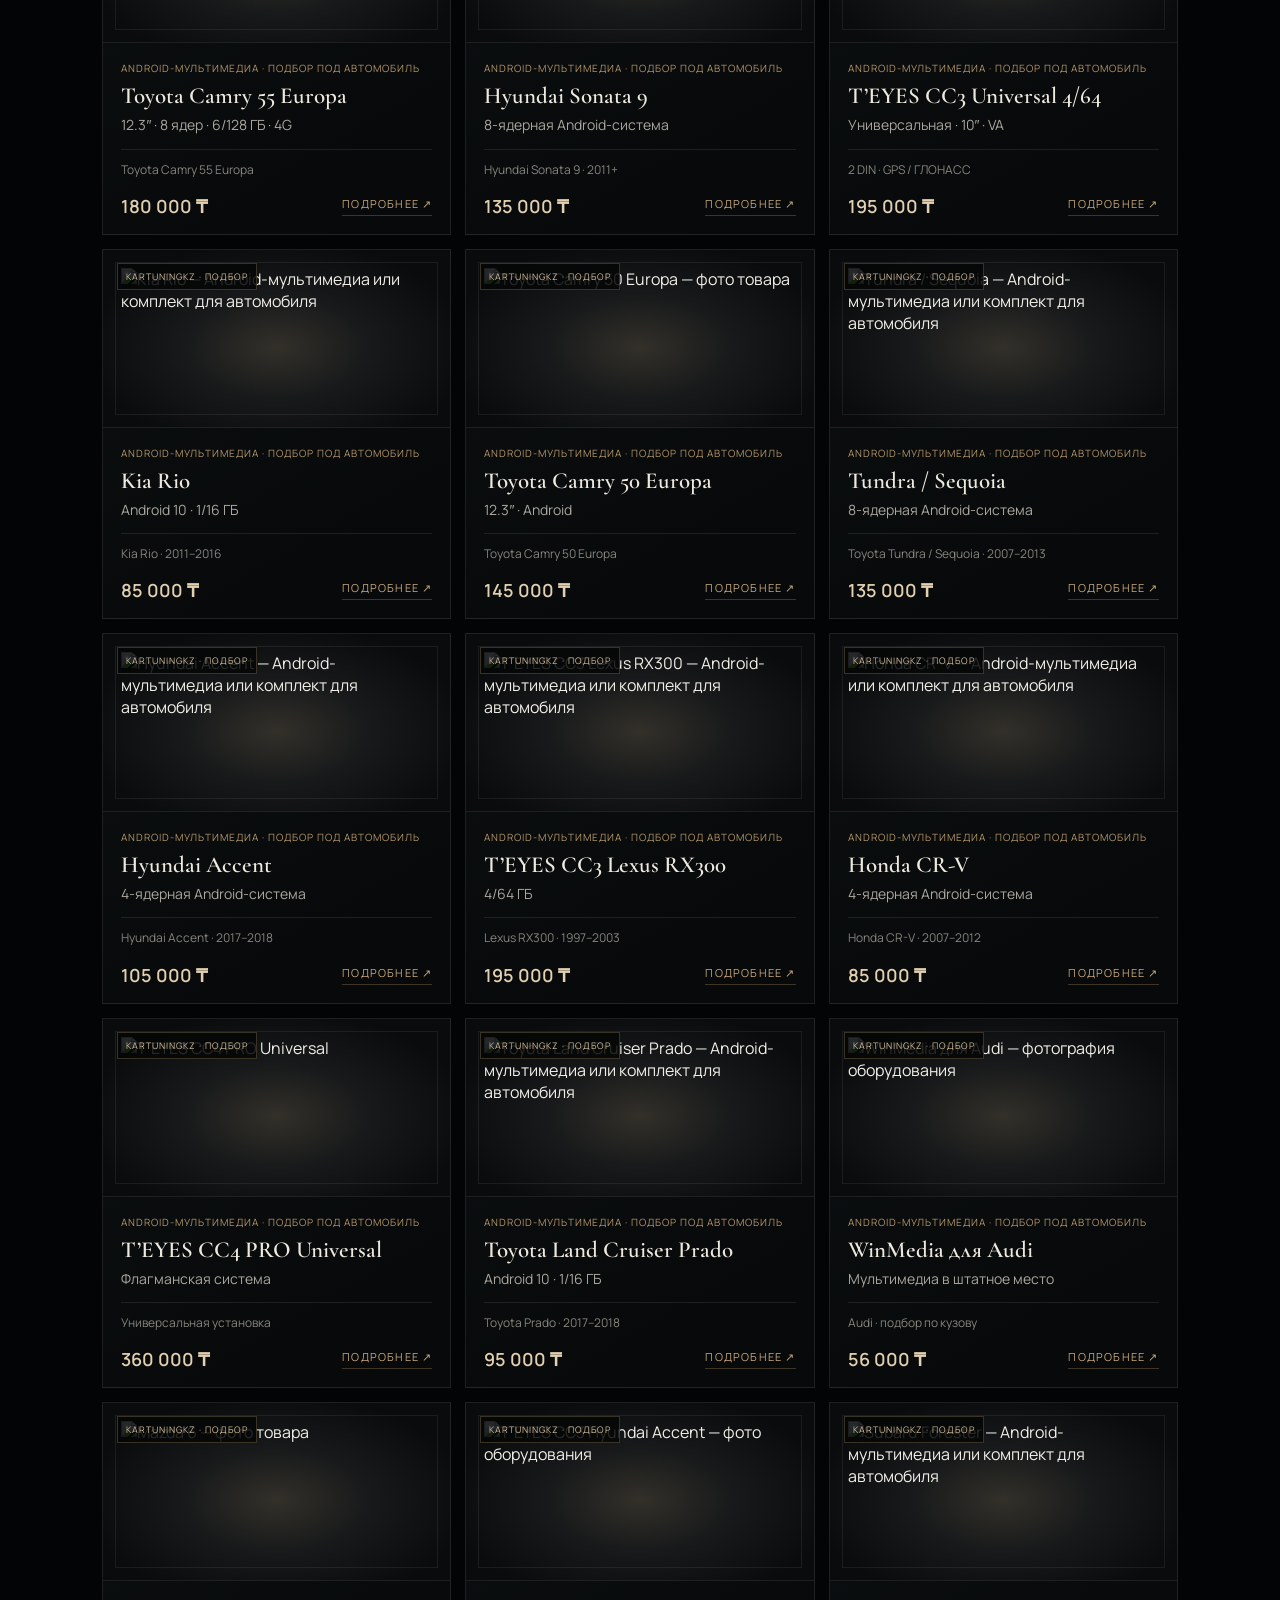
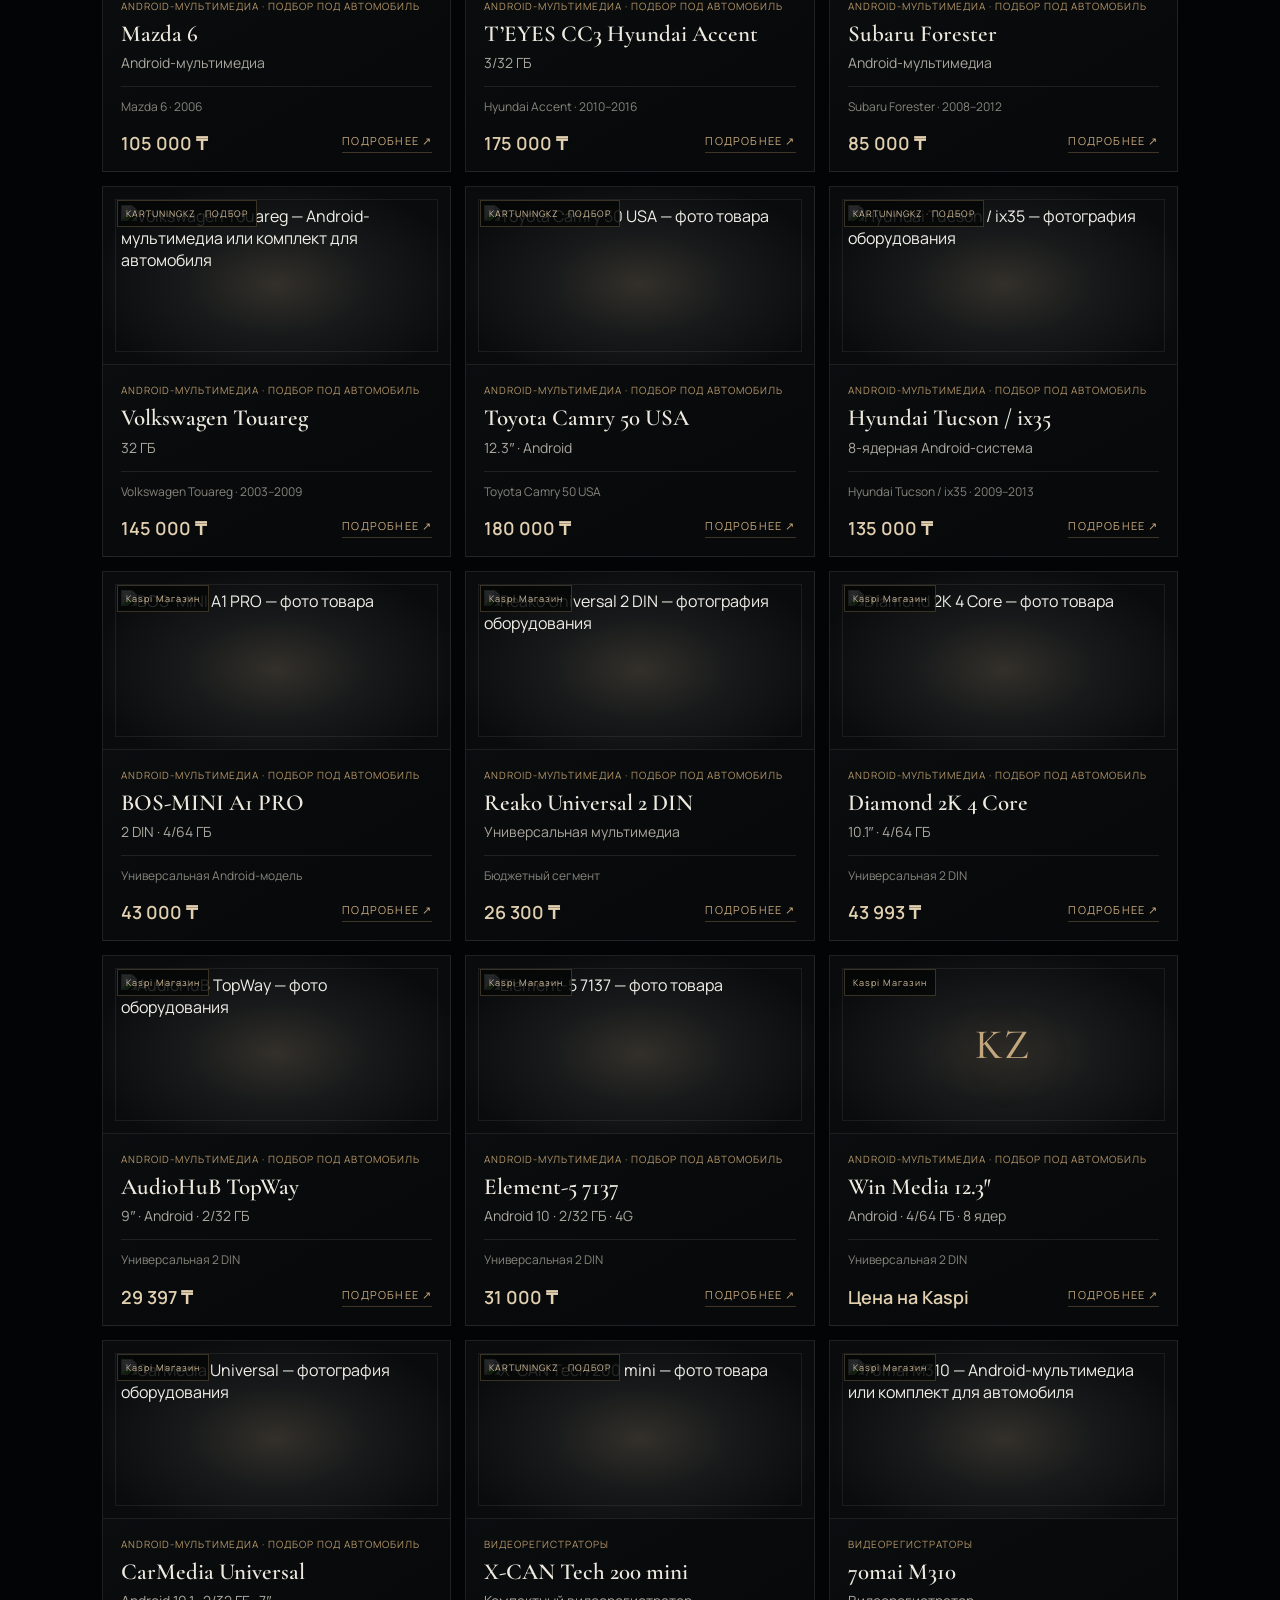
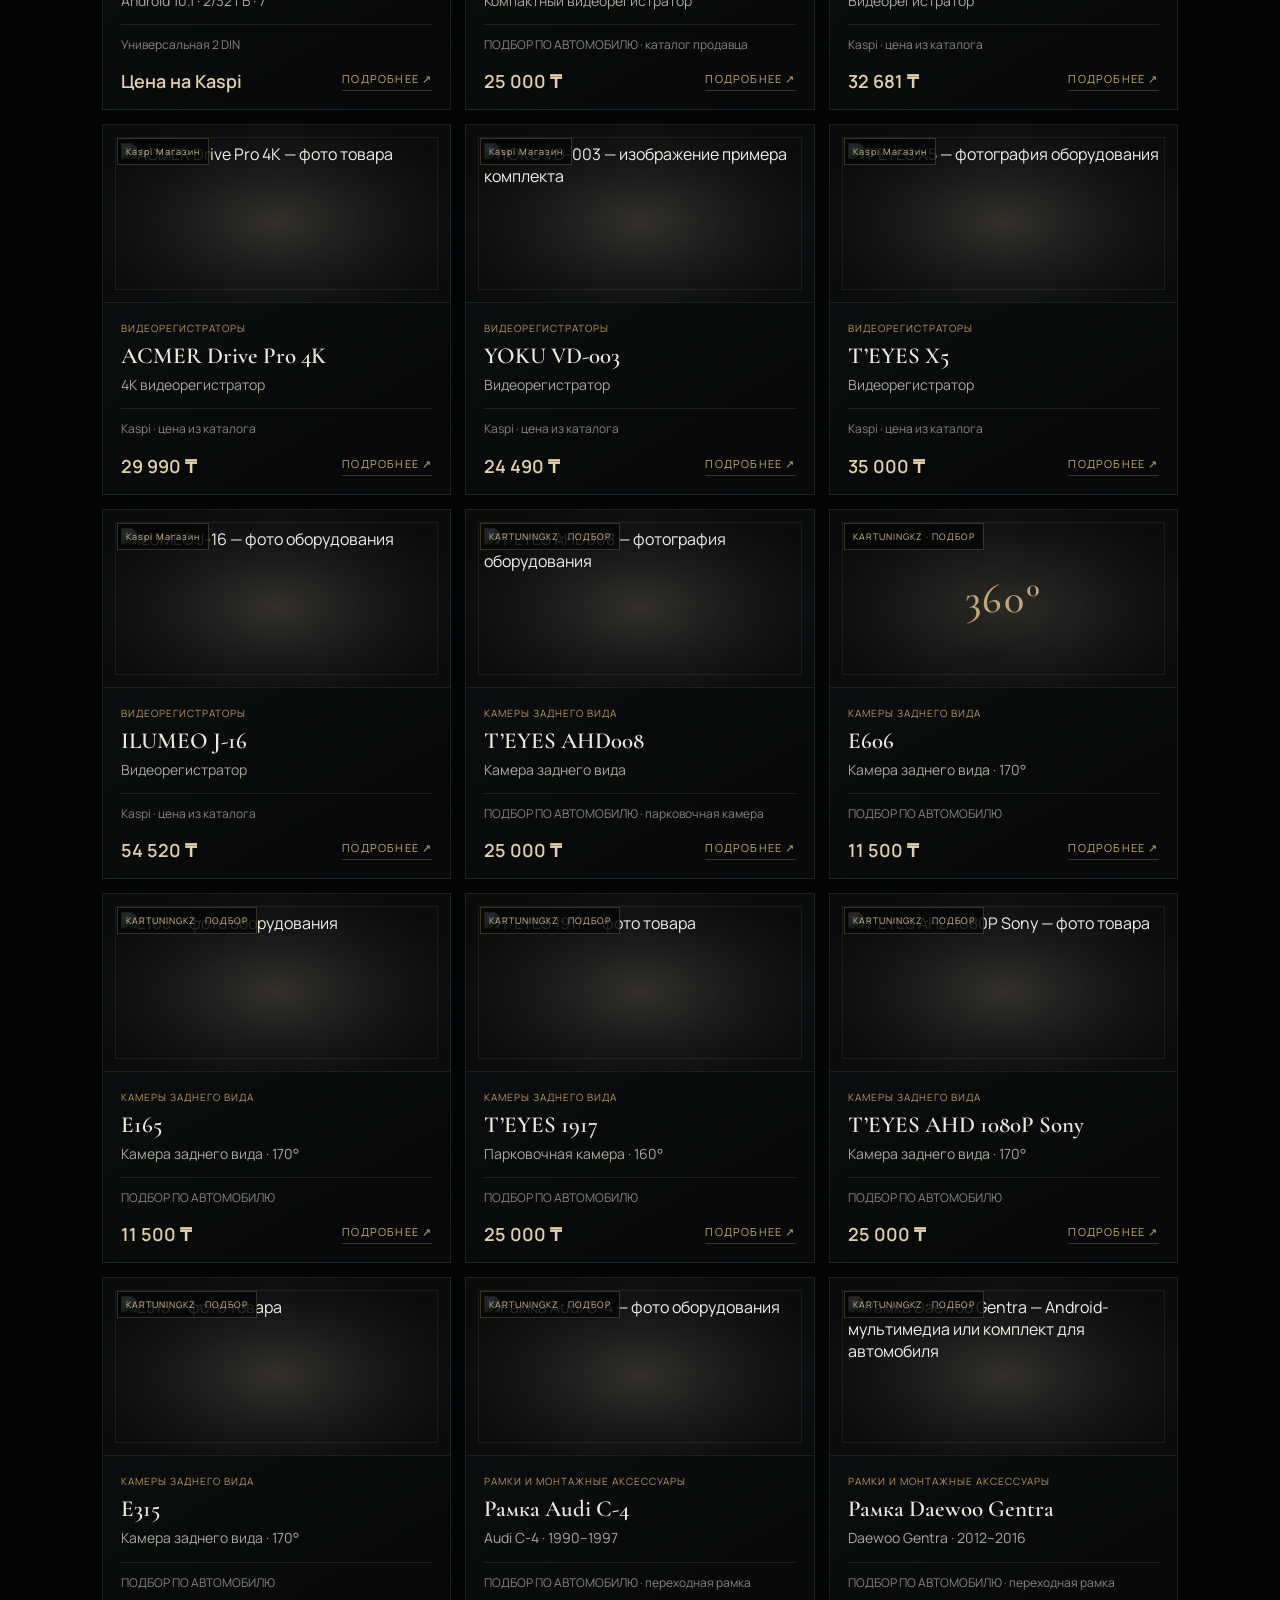
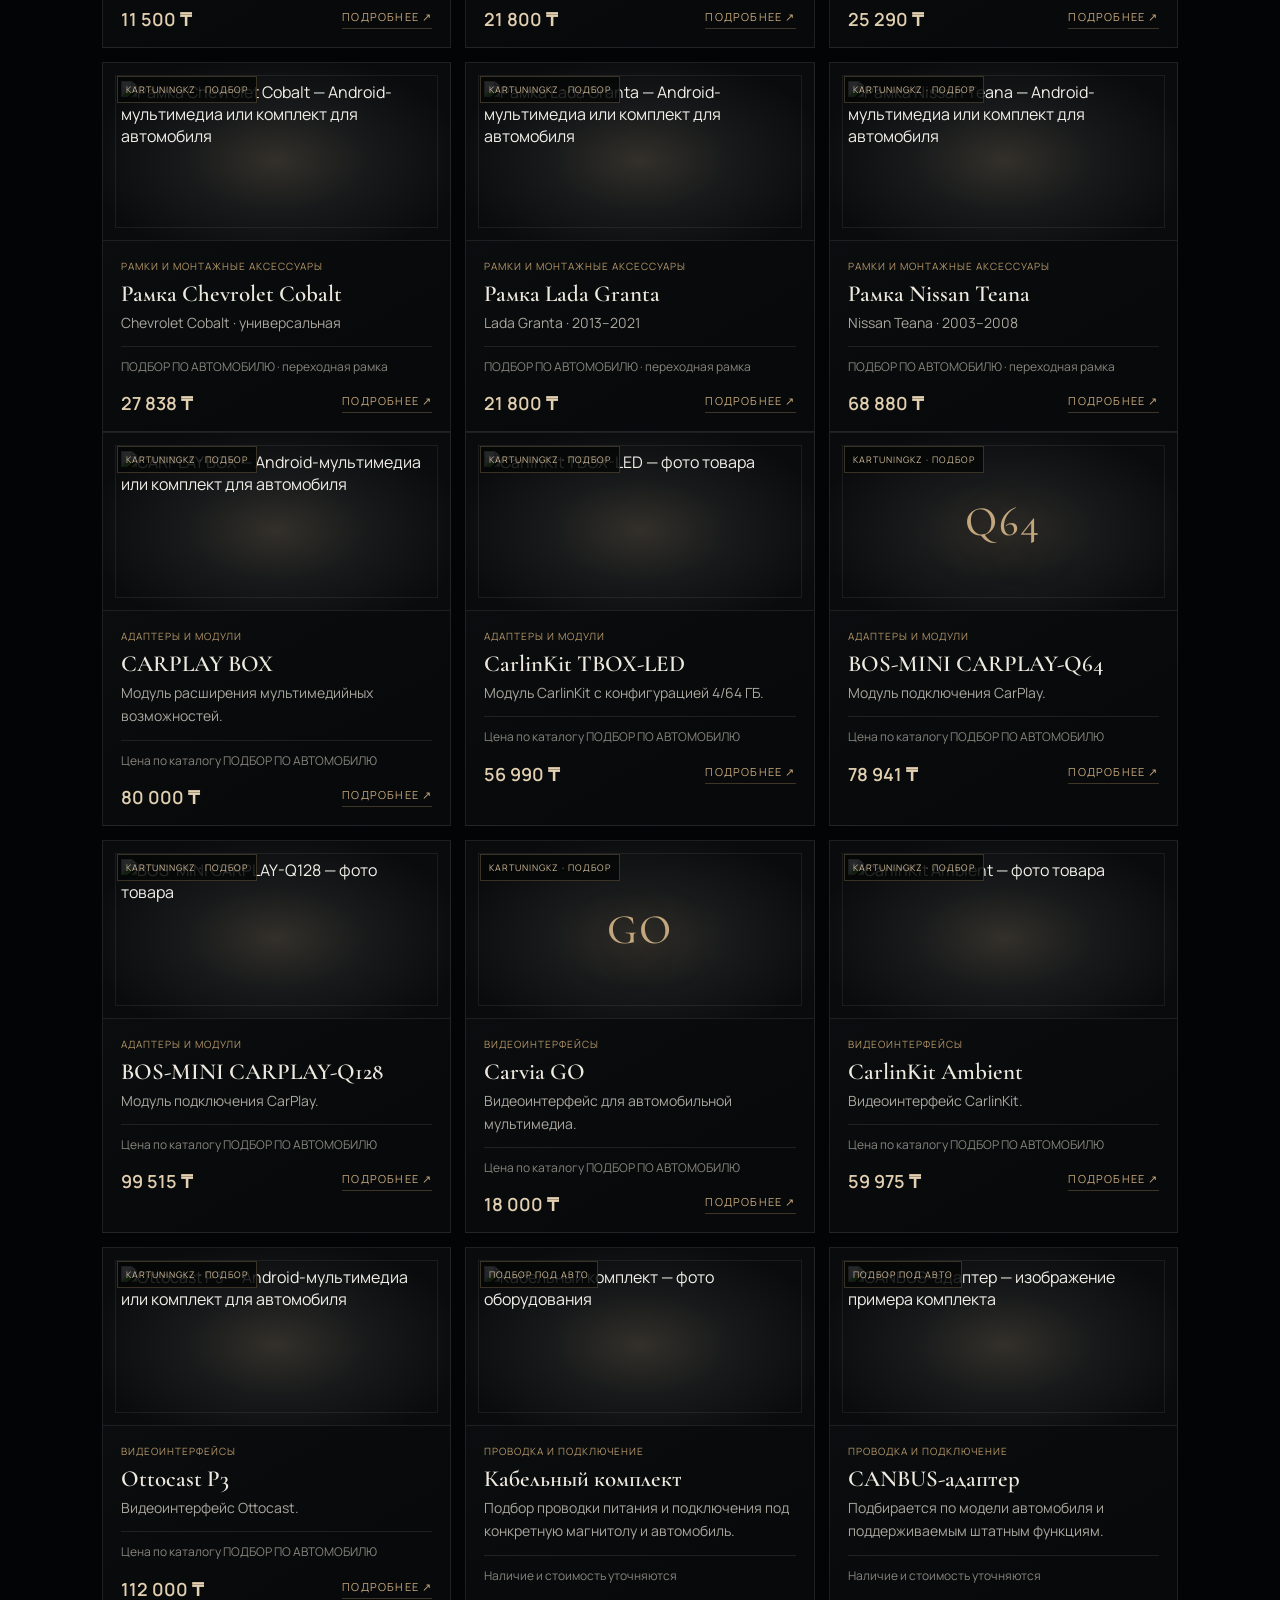
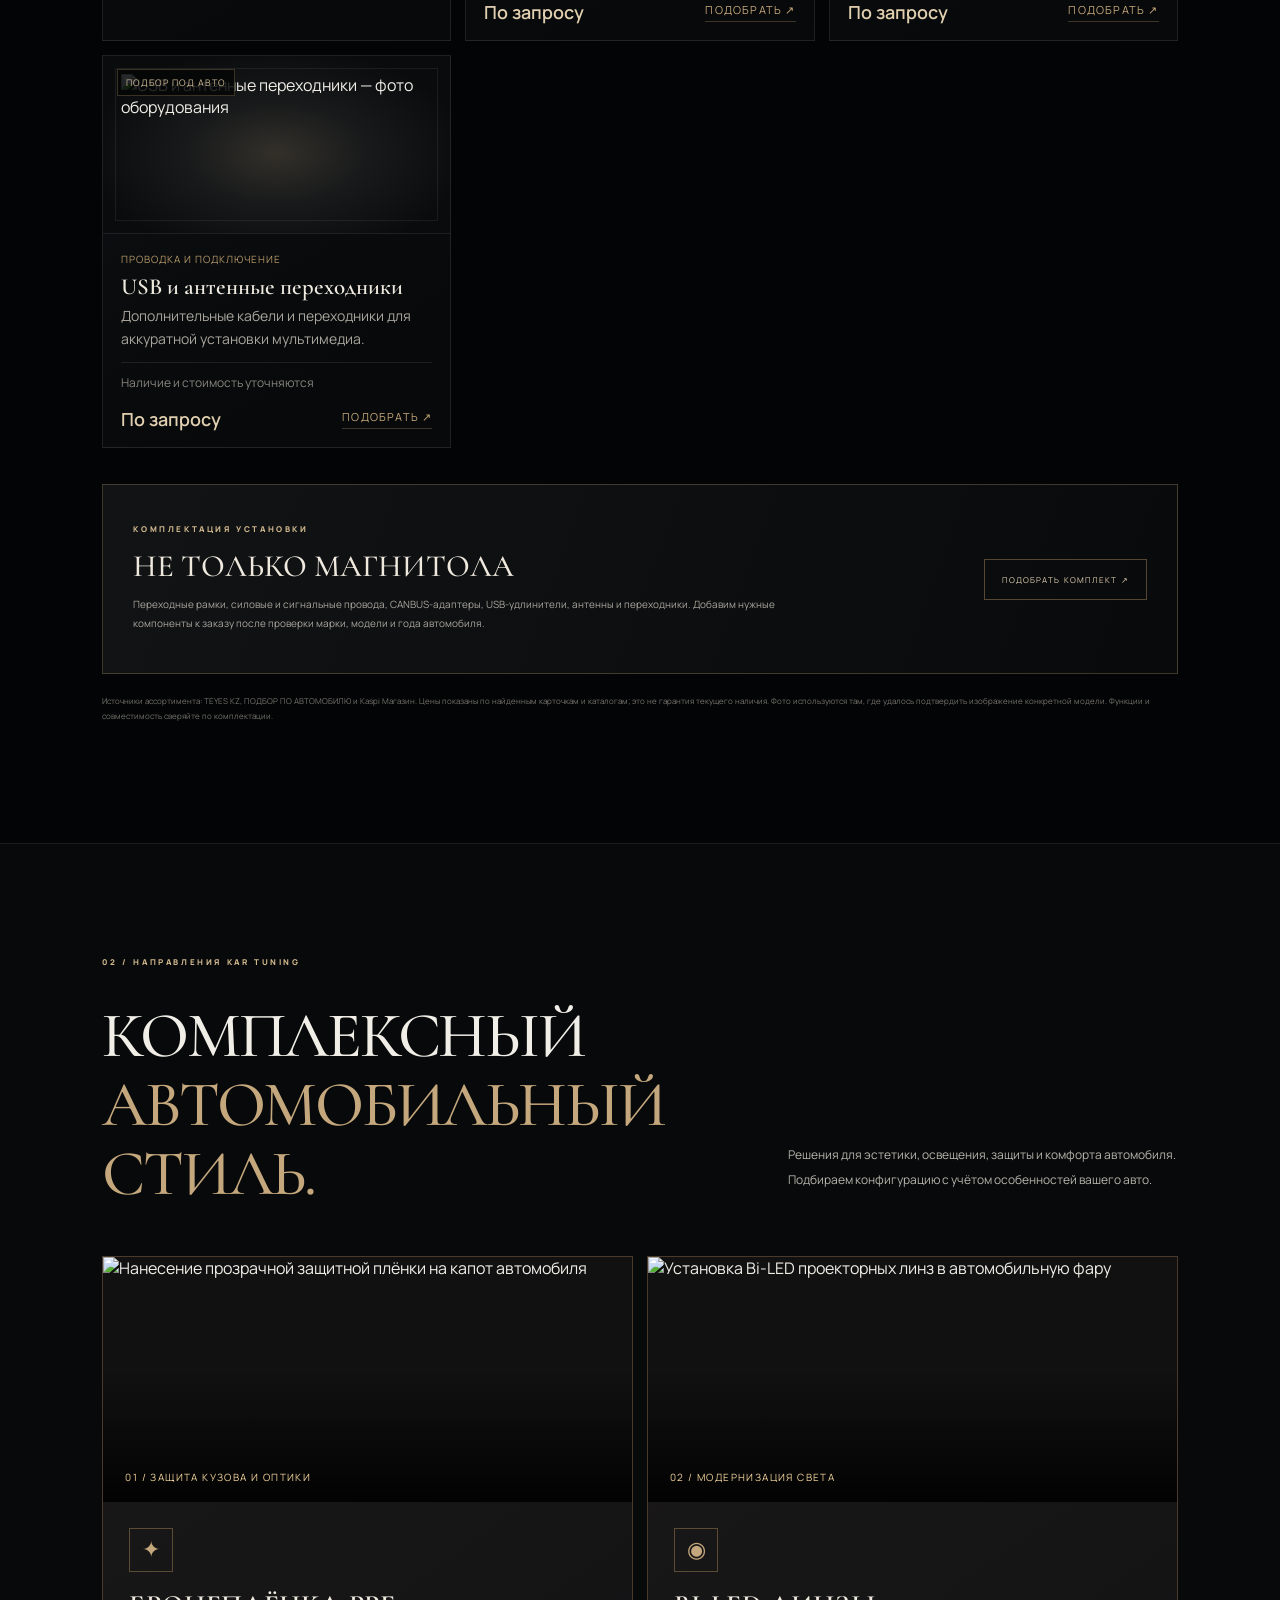
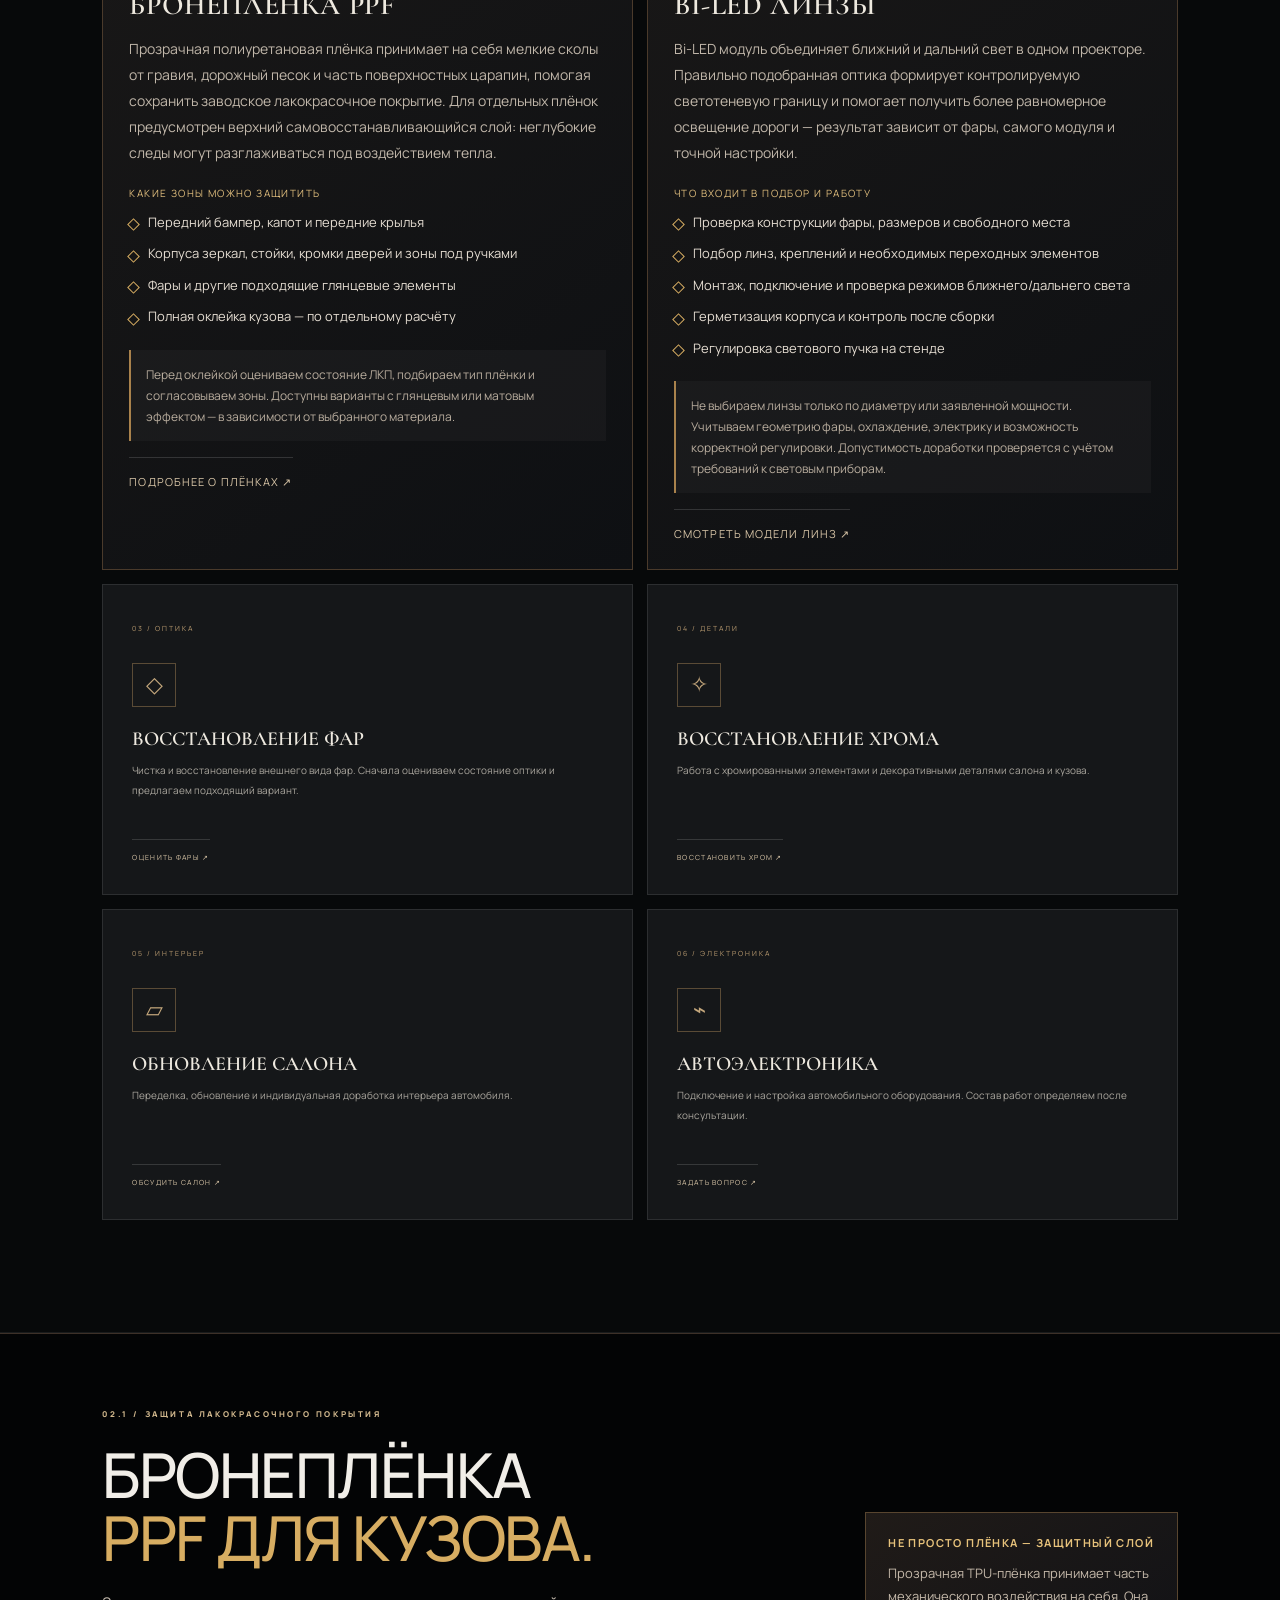
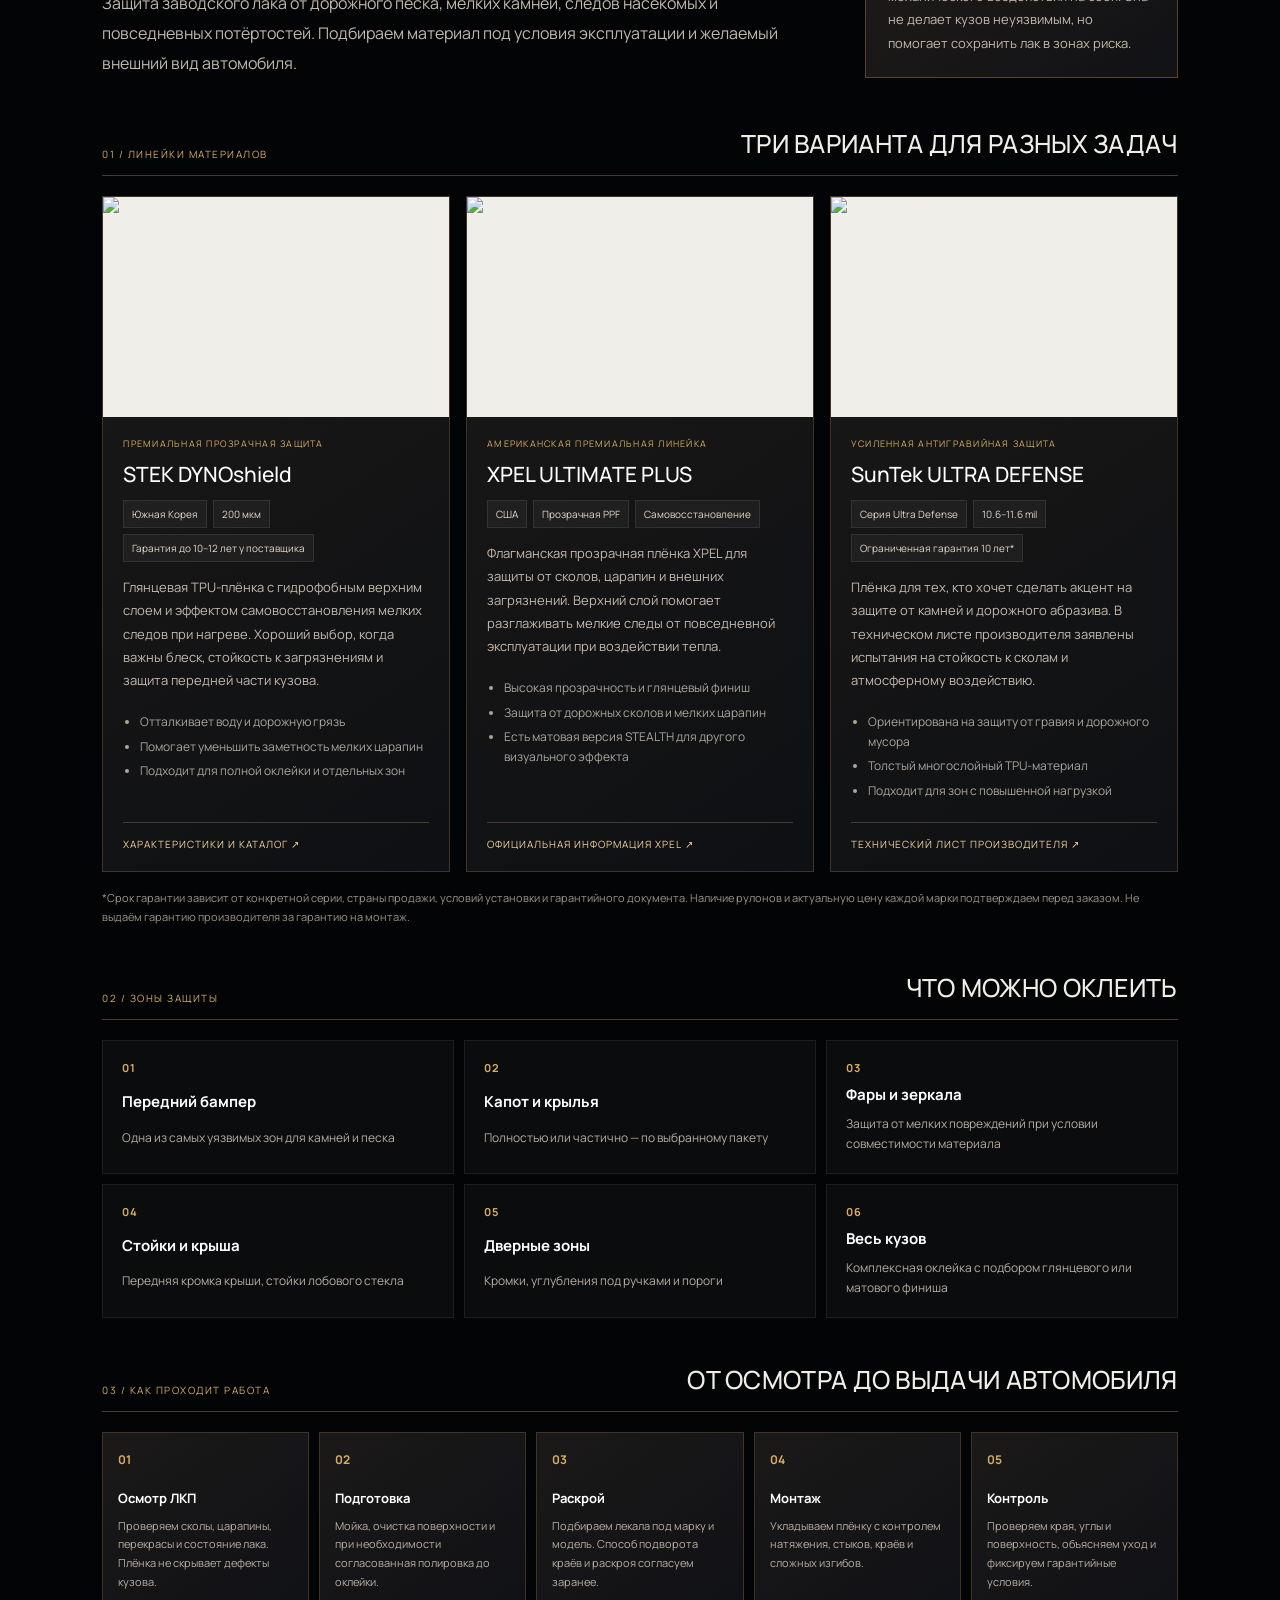
==== commit e8549c7b: "Improve lead form with service selection and WhatsApp handoff" ====
--- a/index.html
+++ b/index.html
@@ -359,7 +359,7 @@
  <div class="detail-callout"><div><strong>ПОДБЕРЁМ ЛИНЗЫ ПОД ТВОЙ АВТОМОБИЛЬ</strong><p>Отправь марку, модель, год и фото фары сзади и спереди. Проверим размеры и крепления до покупки, чтобы не заказывать модуль наугад.</p></div><a class="detail-cta" href="https://wa.me/77773074939?text=Здравствуйте!%20Хочу%20подобрать%20Bi-LED%20линзы.%20Могу%20отправить%20фото%20фар.">ПОДОБРАТЬ BI-LED ↗</a></div>
 </section>
 <section class="install section" id="install"><div class="section-label">03 / ПРОДАЖА И УСТАНОВКА</div><div class="install-grid"><div><h2>ПОДКЛЮЧИМ.<br><em>НАСТРОИМ.</em><br>ОБЪЯСНИМ.</h2><p>Не оставляем выбор только на характеристиках. Учитываем штатные функции автомобиля, разъёмы, рамку, камеры и органы управления — всё проверяем по конкретной машине.</p><a class="btn btn-red" href="#contact">Обсудить установку <b>↗</b></a></div><div class="steps"><div><b>01</b><span><strong>Расскажите об автомобиле</strong><small>Марка, модель, год и комплектация</small></span></div><div><b>02</b><span><strong>Подберём систему</strong><small>Покажем подходящие варианты и согласуем стоимость</small></span></div><div><b>03</b><span><strong>Продажа и установка</strong><small>Согласуем комплект и работы до начала установки</small></span></div></div></div></section>
-<section class="faq section" id="faq"><div class="section-label">04 / ПОЛЕЗНО ЗНАТЬ</div><div class="section-head"><h2>ЧАСТЫЕ<br><em>ВОПРОСЫ.</em></h2><p>Коротко отвечаем на то, что важно знать до покупки и установки. Если нужна точная информация по вашей машине — спросите специалиста.</p></div><div class="faq-list"><details><summary>Как понять, какая магнитола подойдёт моему автомобилю?</summary><p>Нужны марка, модель, год и желательно комплектация. Мы проверим форму панели, разъёмы, штатные функции и подберём подходящее устройство.</p></details><details><summary>Чем CC3 2K отличается от обычной CC3?</summary><p>Главное отличие — более высокое разрешение экрана: 2000 × 1200 вместо 1280 × 720 у стандартной серии CC3. Конкретные характеристики зависят от версии.</p></details><details><summary>Можно ли установить магнитолу с сохранением штатных функций?</summary><p>Во многих автомобилях это возможно, но зависит от модели, комплектации, CAN-модуля и подключаемых аксессуаров. Проверяем это до согласования заказа.</p></details><details><summary>Можно купить магнитолу без установки?</summary><p>Да, обсудим отдельно покупку устройства и комплектность. Перед заказом подтвердим совместимость и необходимые переходники.</p></details><details><summary>Сколько стоит установка и сколько действует гарантия?</summary><p>Стоимость работ и гарантийные условия зависят от устройства, автомобиля и комплекта. Специалист подтвердит их до оформления заказа.</p></details></div></section><section class="contact section" id="contact"><div class="section-label">05 / ПОДБОР И КОНСУЛЬТАЦИЯ</div><div class="contact-grid"><div><h2>НАЙДЁМ<br><em>ТВОЙ ВАРИАНТ.</em></h2><p>Укажите автомобиль и пожелания. Подготовим персональный запрос для подбора мультимедийной системы и необходимых компонентов.</p></div><form id="lead-form"><label>ВАШЕ ИМЯ<input name="name" placeholder="Как к вам обращаться" required></label><label>ТЕЛЕФОН<input name="phone" type="tel" placeholder="+7 ..." required></label><label>МАРКА АВТОМОБИЛЯ<select name="car_make"><option value="">Выбери марку</option><option>Toyota</option><option>Hyundai</option><option>Kia</option><option>Chevrolet</option><option>BMW</option><option>Mercedes-Benz</option><option>Lexus</option><option>Nissan</option><option>Volkswagen</option><option>Mitsubishi</option><option>Honda</option><option>Другая марка</option></select></label><label>МОДЕЛЬ И ГОД<input name="car_model_year" placeholder="Например: Camry, 2017"></label><label>БЮДЖЕТ<select name="budget"><option value="">Пока не определился</option><option>Бюджетный вариант</option><option>Средний сегмент</option><option>Премиальная мультимедиа</option><option>Хочу сравнить варианты</option></select></label><label>ЧТО ВАЖНО?<textarea name="details" rows="2" placeholder="Teyes CC3 2K, хороший звук, камеры, установка..."></textarea></label><button class="btn btn-red" type="submit">ПОДГОТОВИТЬ ЗАЯВКУ <b>↗</b></button><small id="form-note">Заполни форму — мы подготовим сообщение, и ты выберешь удобный WhatsApp для отправки заявки.</small></form>
+<section class="faq section" id="faq"><div class="section-label">04 / ПОЛЕЗНО ЗНАТЬ</div><div class="section-head"><h2>ЧАСТЫЕ<br><em>ВОПРОСЫ.</em></h2><p>Коротко отвечаем на то, что важно знать до покупки и установки. Если нужна точная информация по вашей машине — спросите специалиста.</p></div><div class="faq-list"><details><summary>Как понять, какая магнитола подойдёт моему автомобилю?</summary><p>Нужны марка, модель, год и желательно комплектация. Мы проверим форму панели, разъёмы, штатные функции и подберём подходящее устройство.</p></details><details><summary>Чем CC3 2K отличается от обычной CC3?</summary><p>Главное отличие — более высокое разрешение экрана: 2000 × 1200 вместо 1280 × 720 у стандартной серии CC3. Конкретные характеристики зависят от версии.</p></details><details><summary>Можно ли установить магнитолу с сохранением штатных функций?</summary><p>Во многих автомобилях это возможно, но зависит от модели, комплектации, CAN-модуля и подключаемых аксессуаров. Проверяем это до согласования заказа.</p></details><details><summary>Можно купить магнитолу без установки?</summary><p>Да, обсудим отдельно покупку устройства и комплектность. Перед заказом подтвердим совместимость и необходимые переходники.</p></details><details><summary>Сколько стоит установка и сколько действует гарантия?</summary><p>Стоимость работ и гарантийные условия зависят от устройства, автомобиля и комплекта. Специалист подтвердит их до оформления заказа.</p></details></div></section><section class="contact section" id="contact"><div class="section-label">05 / ПОДБОР И КОНСУЛЬТАЦИЯ</div><div class="contact-grid"><div><h2>НАЙДЁМ<br><em>ТВОЙ ВАРИАНТ.</em></h2><p>Укажите автомобиль и пожелания. Подготовим персональный запрос для подбора мультимедийной системы и необходимых компонентов.</p></div><form id="lead-form"><label>ВАШЕ ИМЯ<input name="name" placeholder="Как к вам обращаться" required></label><label>ТЕЛЕФОН<input name="phone" type="tel" placeholder="+7 ..." required></label><label>МАРКА АВТОМОБИЛЯ<select name="car_make"><option value="">Выбери марку</option><option>Toyota</option><option>Hyundai</option><option>Kia</option><option>Chevrolet</option><option>BMW</option><option>Mercedes-Benz</option><option>Lexus</option><option>Nissan</option><option>Volkswagen</option><option>Mitsubishi</option><option>Honda</option><option>Другая марка</option></select></label><label>МОДЕЛЬ И ГОД<input name="car_model_year" placeholder="Например: Camry, 2017"></label><label>ЧТО ИНТЕРЕСУЕТ?<select name="service" required><option value="">Выберите услугу</option><option>Android-магнитола и мультимедиа</option><option>Бронеплёнка PPF на кузов или фары</option><option>Установка Bi-LED линз</option><option>Восстановление и чистка фар</option><option>Переделка и обновление салона</option><option>Восстановление хрома</option><option>Автоэлектроника</option><option>Другое / нужна консультация</option></select></label><label>БЮДЖЕТ / ОРИЕНТИР<select name="budget"><option value="">Пока не определился</option><option>До 50 000 ₸</option><option>50 000–100 000 ₸</option><option>100 000–200 000 ₸</option><option>От 200 000 ₸</option><option>Хочу узнать стоимость</option></select></label><label>ОПИШИТЕ, ЧТО НУЖНО<textarea name="details" rows="3" placeholder="Например: хочу поставить Bi-LED линзы, нужен яркий ближний свет. Или: нужна бронеплёнка на капот и бампер."></textarea></label><button class="btn btn-red" type="submit">ОТПРАВИТЬ ЗАЯВКУ В WHATSAPP <b>↗</b></button><small id="form-note">После нажатия откроется WhatsApp с уже заполненной заявкой на номер +7 777 307 4939. Проверь сообщение и нажми «Отправить». Если удобнее, можно написать на второй номер: <a href="https://wa.me/77785880745" target="_blank" rel="noopener">+7 778 588 0745</a>.</small></form>
 <div class="contact-whatsapp"><span class="section-label">НАПИСАТЬ НАПРЯМУЮ В WHATSAPP</span>
 <a class="whatsapp-link" href="https://wa.me/77773074939"><span>WhatsApp 1</span><b>+7 777 307 4939 ↗</b></a>
 <a class="whatsapp-link" href="https://wa.me/77785880745"><span>WhatsApp 2</span><b>+7 778 588 0745 ↗</b></a></div></div></section>
--- a/styles.css
+++ b/styles.css
@@ -628,3 +628,55 @@
 .service-note{margin:22px 0 8px;padding:14px 15px;border-left:2px solid #a9824c;background:#ffffff08;color:#b9ad9e;font-size:12px;line-height:1.75}
 .service-feature a{font-size:11px;letter-spacing:1.1px;padding-top:16px}
 @media(max-width:760px){.service-grid{grid-template-columns:1fr}.service-photo{height:220px}.service-body{padding:21px}.service-feature p{font-size:14px}.service-points li{font-size:13px}.service-note{font-size:13px}}
+
+
+/* Dedicated PPF and Bi-LED detail catalog */
+.service-detail{padding-top:74px;padding-bottom:78px;border-top:1px solid #3c3028}
+.detail-heading{display:grid;grid-template-columns:minmax(0,1.4fr) minmax(260px,.6fr);gap:34px;align-items:end;margin:24px 0 48px}
+.detail-heading h2{font-size:clamp(34px,5vw,62px);line-height:1.02;letter-spacing:-1.5px;margin:0 0 20px}
+.detail-heading h2 em{color:#d7ad62;font-style:normal}
+.detail-heading>div:first-child>p{max-width:760px;font-size:16px;line-height:1.85;color:#c2b8ac;margin:0}
+.detail-side-note{padding:22px;border:1px solid #58452f;background:linear-gradient(145deg,#201b18,#111216);display:grid;gap:12px}
+.detail-side-note strong{font-size:11px;letter-spacing:1.4px;color:#e7c27b}
+.detail-side-note span{font-size:13px;line-height:1.8;color:#c5b9aa}
+.detail-section-title{display:flex;justify-content:space-between;align-items:end;gap:18px;margin:44px 0 20px;padding-bottom:14px;border-bottom:1px solid #493b2e}
+.detail-section-title>span{font-size:10px;letter-spacing:1.5px;color:#d7ad62}
+.detail-section-title h3{font-size:clamp(17px,2.2vw,25px);letter-spacing:.3px;margin:0;text-align:right}
+.detail-products{display:grid;grid-template-columns:repeat(3,minmax(0,1fr));gap:16px;align-items:stretch}
+.biled-products{grid-template-columns:repeat(4,minmax(0,1fr))}
+.detail-product{min-width:0;display:flex;flex-direction:column;background:linear-gradient(145deg,#1b1918,#0e1013);border:1px solid #40342a;overflow:hidden;transition:border-color .25s,transform .25s}
+.detail-product:hover{border-color:#d7ad62;transform:translateY(-3px)}
+.detail-product-photo{height:220px;background:#f0eee9;display:grid;place-items:center;overflow:hidden}
+.detail-product-photo img{width:100%;height:100%;object-fit:contain;display:block}
+.detail-product-body{padding:20px;display:flex;flex-direction:column;flex:1}
+.detail-product-kicker{font-size:9px;letter-spacing:1.25px;color:#d7ad62;line-height:1.6;margin-bottom:10px}
+.detail-product h4{font-size:21px;line-height:1.2;margin:0 0 13px;color:#fff}
+.detail-product-body>p{font-size:13px;line-height:1.8;color:#c4b9ad;margin:14px 0}
+.detail-specs{display:flex;flex-wrap:wrap;gap:6px}
+.detail-specs span{font-size:10px;line-height:1.4;padding:6px 8px;background:#ffffff0b;border:1px solid #ffffff16;color:#e6d8c5}
+.detail-product ul{padding-left:17px;margin:0 0 16px;color:#e2d9ce}
+.detail-product li{font-size:12px;line-height:1.65;margin:5px 0}
+.detail-source{margin-top:auto;padding-top:14px;border-top:1px solid #493b2e;color:#f1d39b;font-size:10px;letter-spacing:1px;text-decoration:none}
+.detail-source:hover{color:#fff}
+.detail-price{font-size:22px;font-weight:800;color:#f2d59b;margin:0 0 12px}
+.detail-price small{display:block;font-size:10px;line-height:1.5;font-weight:400;color:#9e9488;margin-top:4px}
+.detail-disclaimer{font-size:11px;line-height:1.75;color:#9d9388;margin:16px 0 0}
+.coverage-grid{display:grid;grid-template-columns:repeat(3,minmax(0,1fr));gap:10px}
+.coverage-grid>div{padding:19px;background:#ffffff08;border:1px solid #ffffff13;display:grid;gap:9px;min-height:130px}
+.coverage-grid b{font-size:11px;color:#d7ad62;letter-spacing:1px}
+.coverage-grid strong{font-size:15px;color:#fff}
+.coverage-grid span{font-size:12px;line-height:1.65;color:#b8ada1}
+.detail-steps{display:grid;grid-template-columns:repeat(5,minmax(0,1fr));gap:10px}
+.detail-steps>div{padding:18px 15px;background:linear-gradient(145deg,#1b1918,#101116);border:1px solid #40342a}
+.detail-steps b{display:block;font-size:12px;color:#d7ad62;margin-bottom:18px}
+.detail-steps strong{font-size:13px;color:#fff}
+.detail-steps p{font-size:11px;line-height:1.7;color:#b9afa4;margin:9px 0 0}
+.detail-callout{display:flex;justify-content:space-between;align-items:center;gap:24px;margin-top:34px;padding:25px 28px;border:1px solid #6b4b30;background:linear-gradient(110deg,#211a17,#111216)}
+.detail-callout>div{max-width:720px}
+.detail-callout strong{font-size:14px;letter-spacing:1px;color:#f1d39b}
+.detail-callout p{font-size:13px;line-height:1.7;color:#c1b7aa;margin:9px 0 0}
+.detail-cta{flex-shrink:0;padding:15px 18px;background:linear-gradient(110deg,#d9273c,#9e182c);color:#fff;text-decoration:none;font-size:10px;letter-spacing:1px;font-weight:800}
+.detail-cta:hover{filter:brightness(1.12)}
+@media(max-width:1050px){.biled-products{grid-template-columns:repeat(2,minmax(0,1fr))}.detail-steps{grid-template-columns:repeat(3,minmax(0,1fr))}}
+@media(max-width:760px){.service-detail{padding-top:52px;padding-bottom:54px}.detail-heading{grid-template-columns:1fr;gap:18px;margin:18px 0 35px}.detail-heading>div:first-child>p{font-size:14px}.detail-side-note{padding:17px}.detail-section-title{display:block;margin:34px 0 16px}.detail-section-title h3{text-align:left;margin-top:8px}.detail-products,.biled-products{grid-template-columns:1fr}.detail-product-photo{height:230px}.detail-product-body{padding:19px}.coverage-grid{grid-template-columns:repeat(2,minmax(0,1fr))}.detail-steps{grid-template-columns:1fr 1fr}.detail-callout{display:block;padding:20px}.detail-cta{display:inline-block;margin-top:16px}.detail-heading h2{font-size:clamp(32px,9vw,48px)}}
+@media(max-width:420px){.coverage-grid{grid-template-columns:1fr}.detail-steps{grid-template-columns:1fr}.detail-product-photo{height:210px}}
